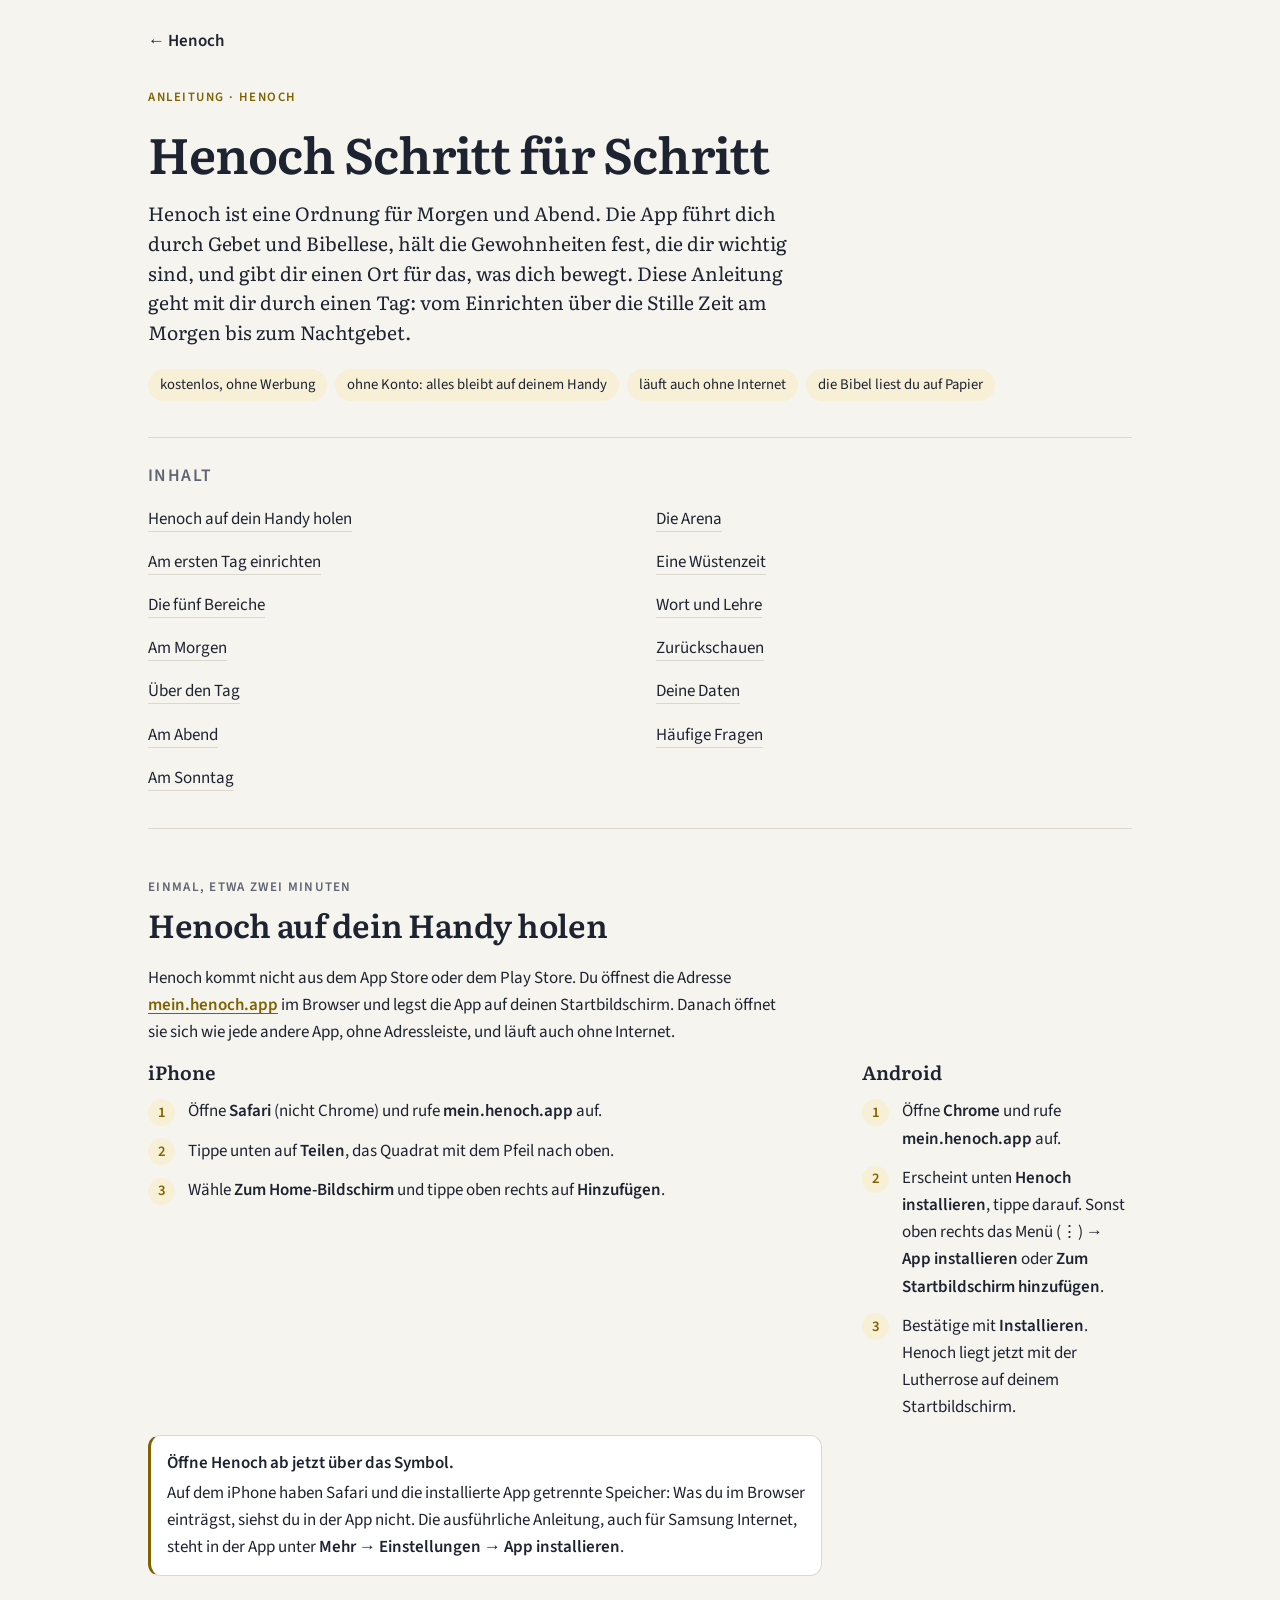
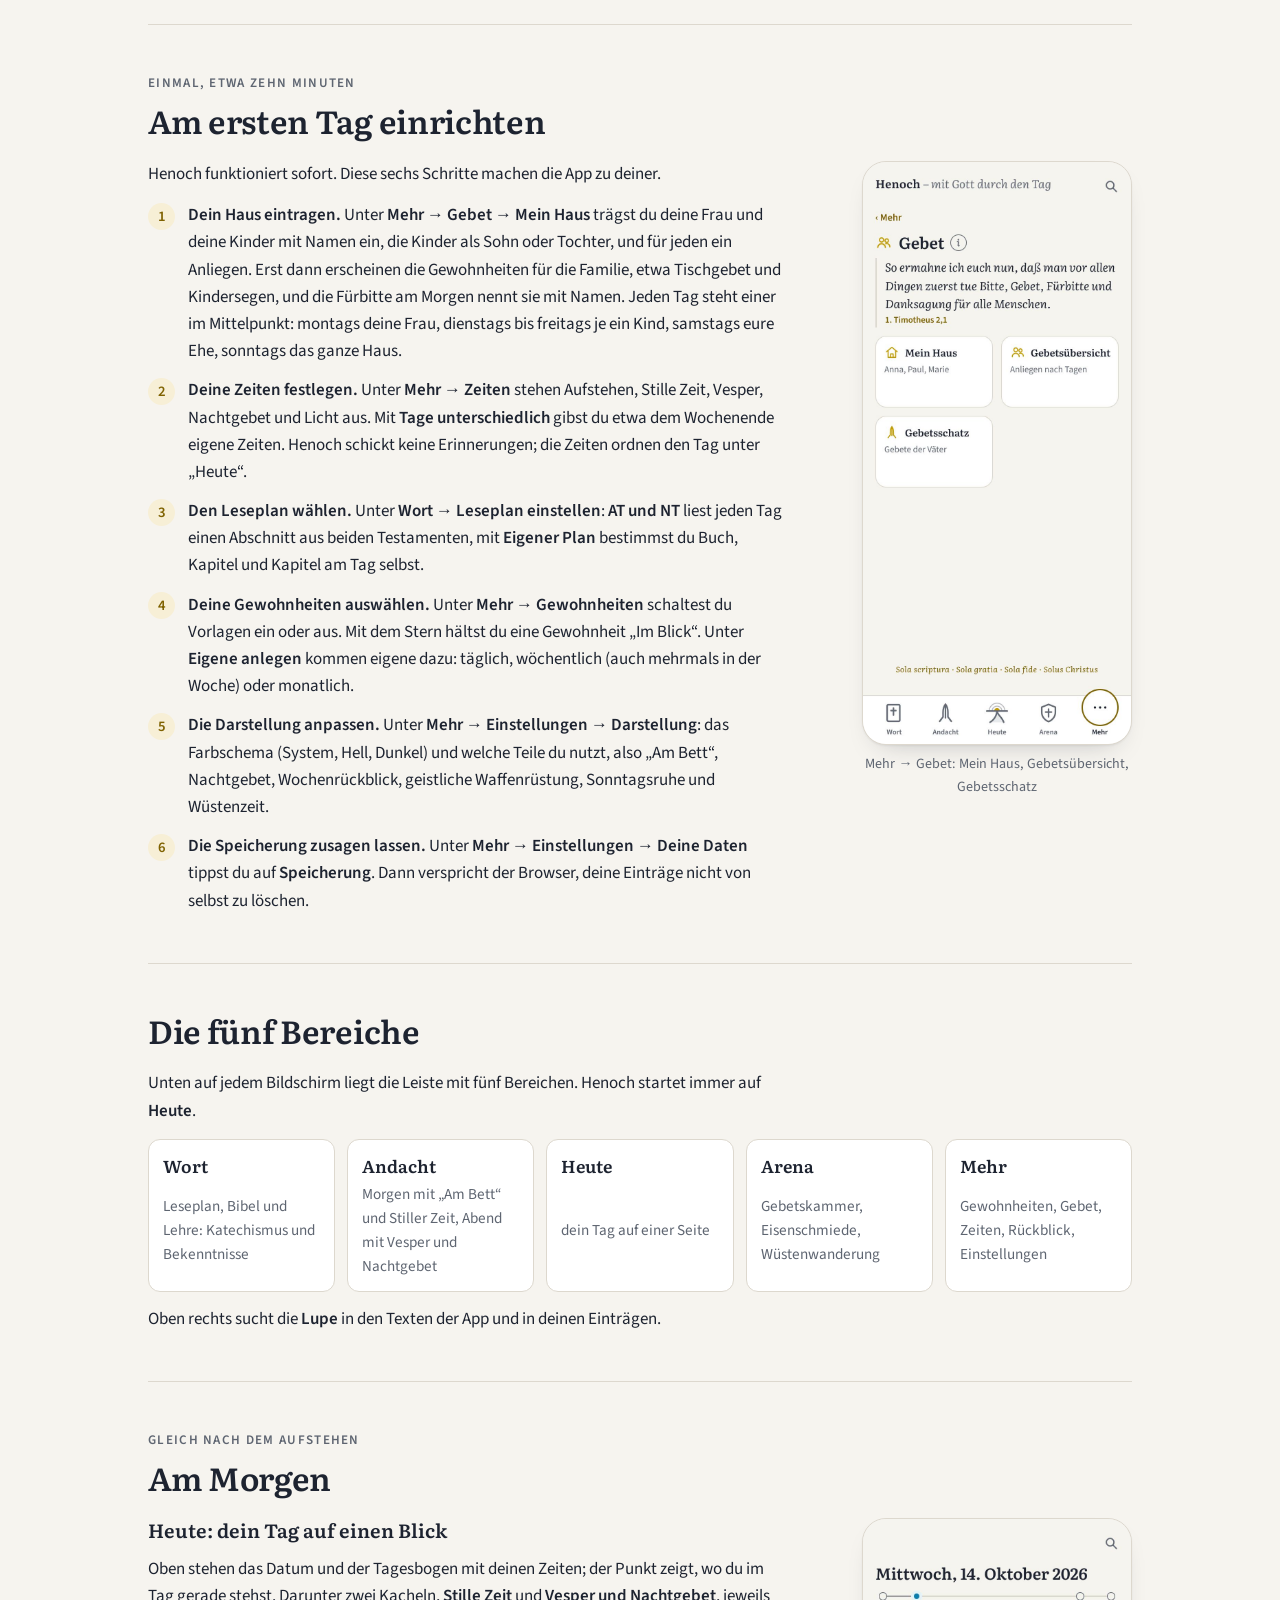
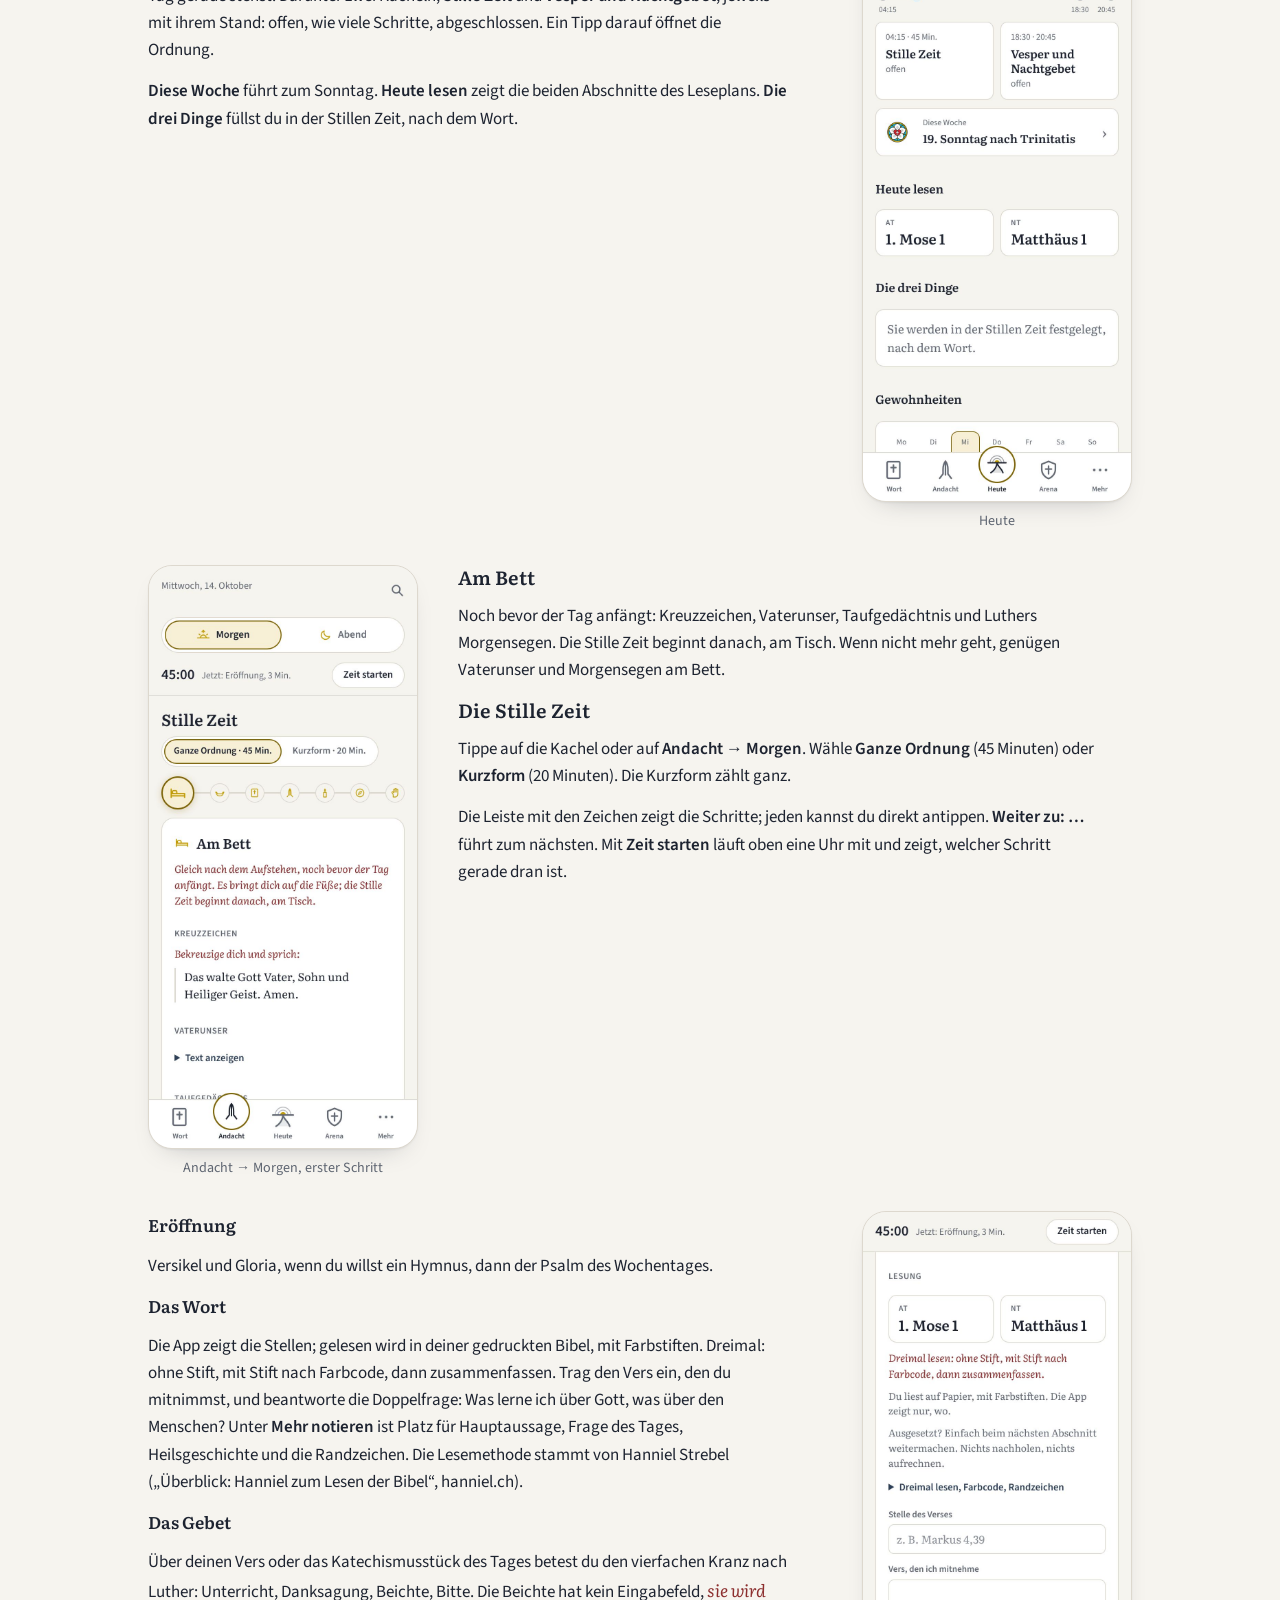
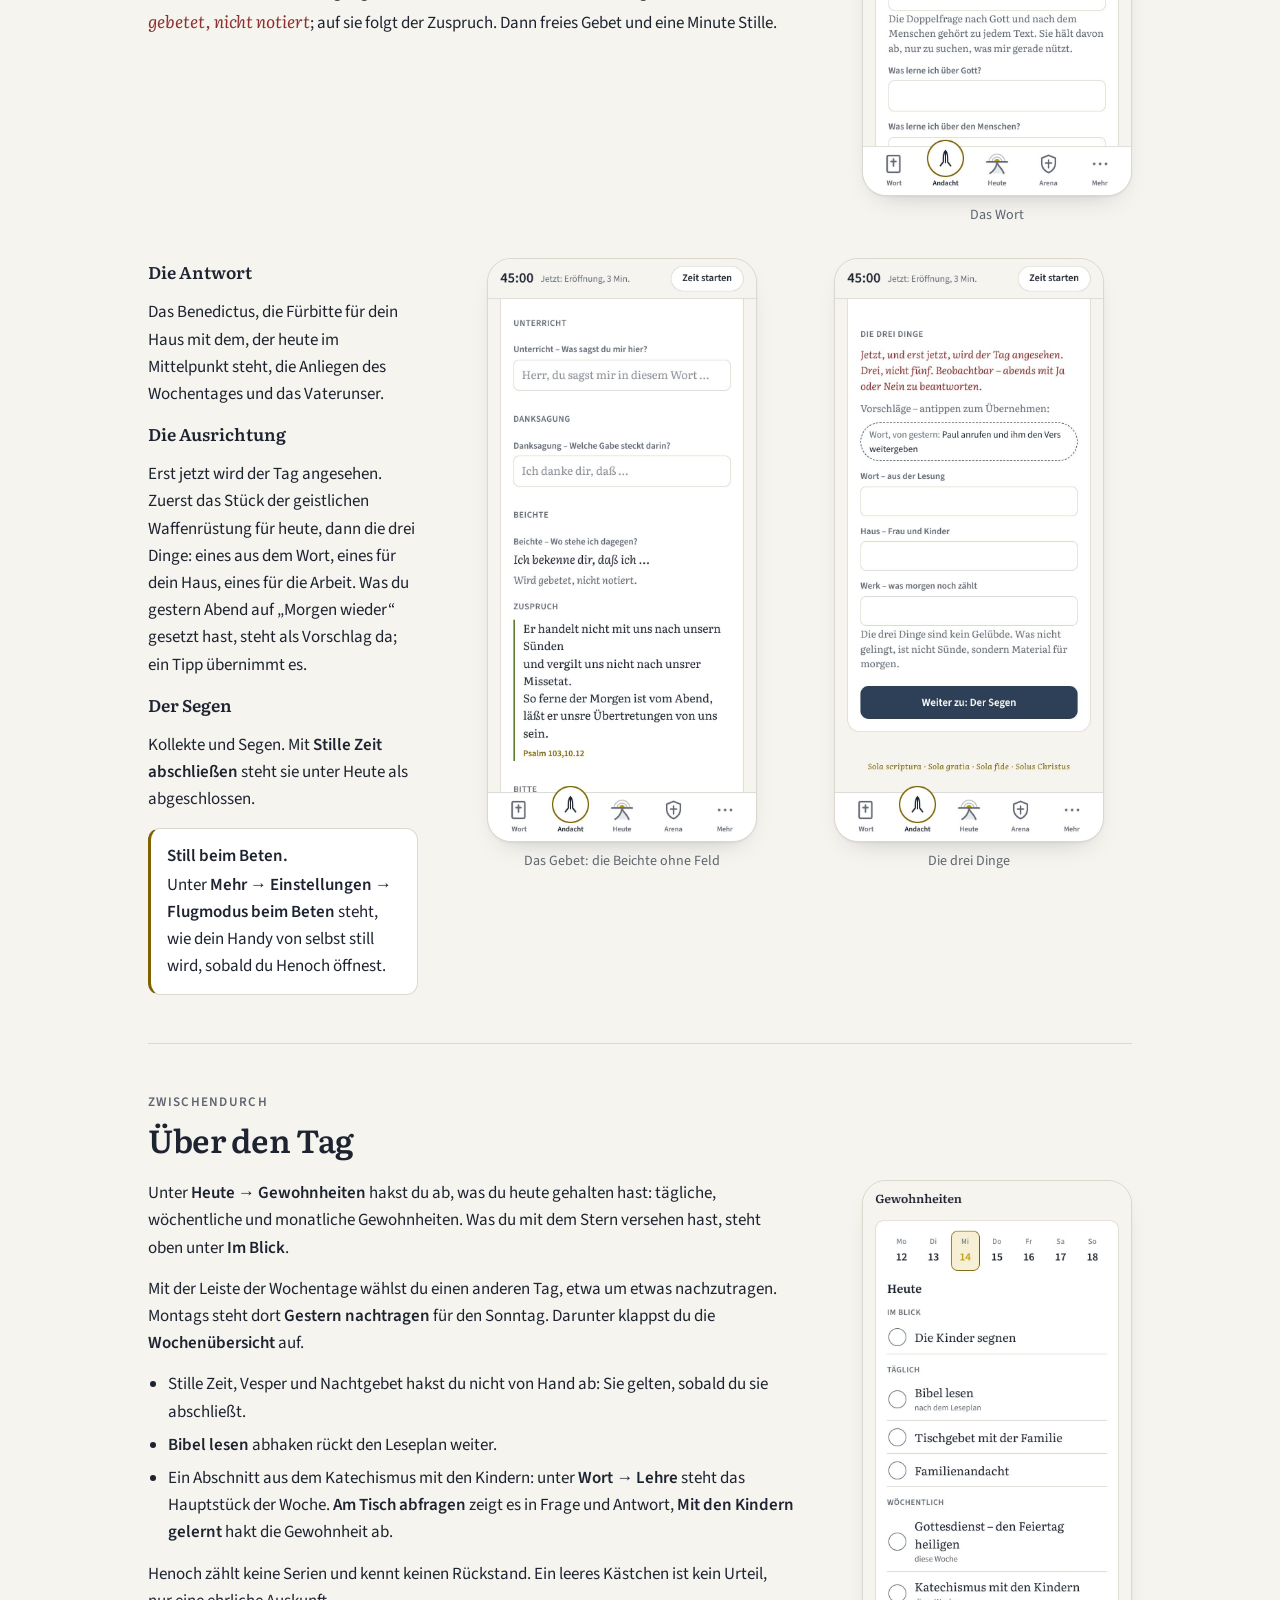
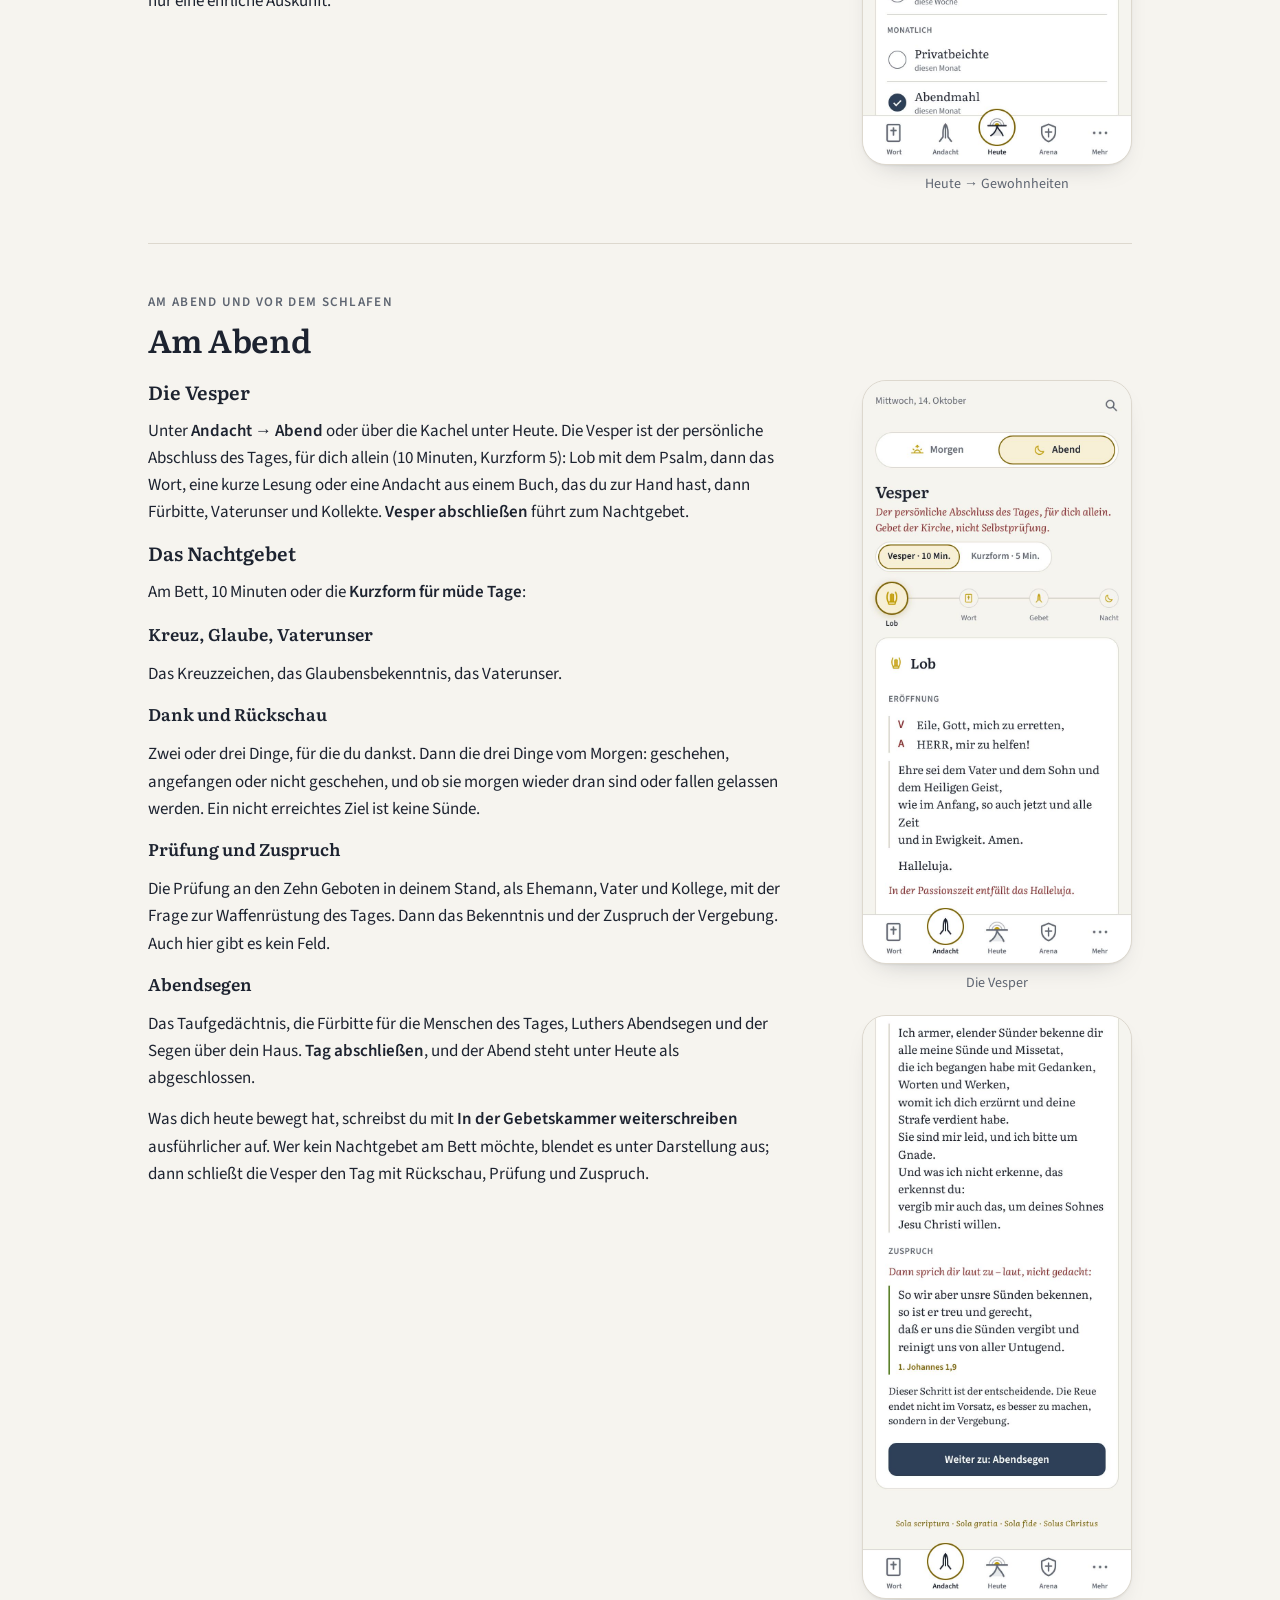
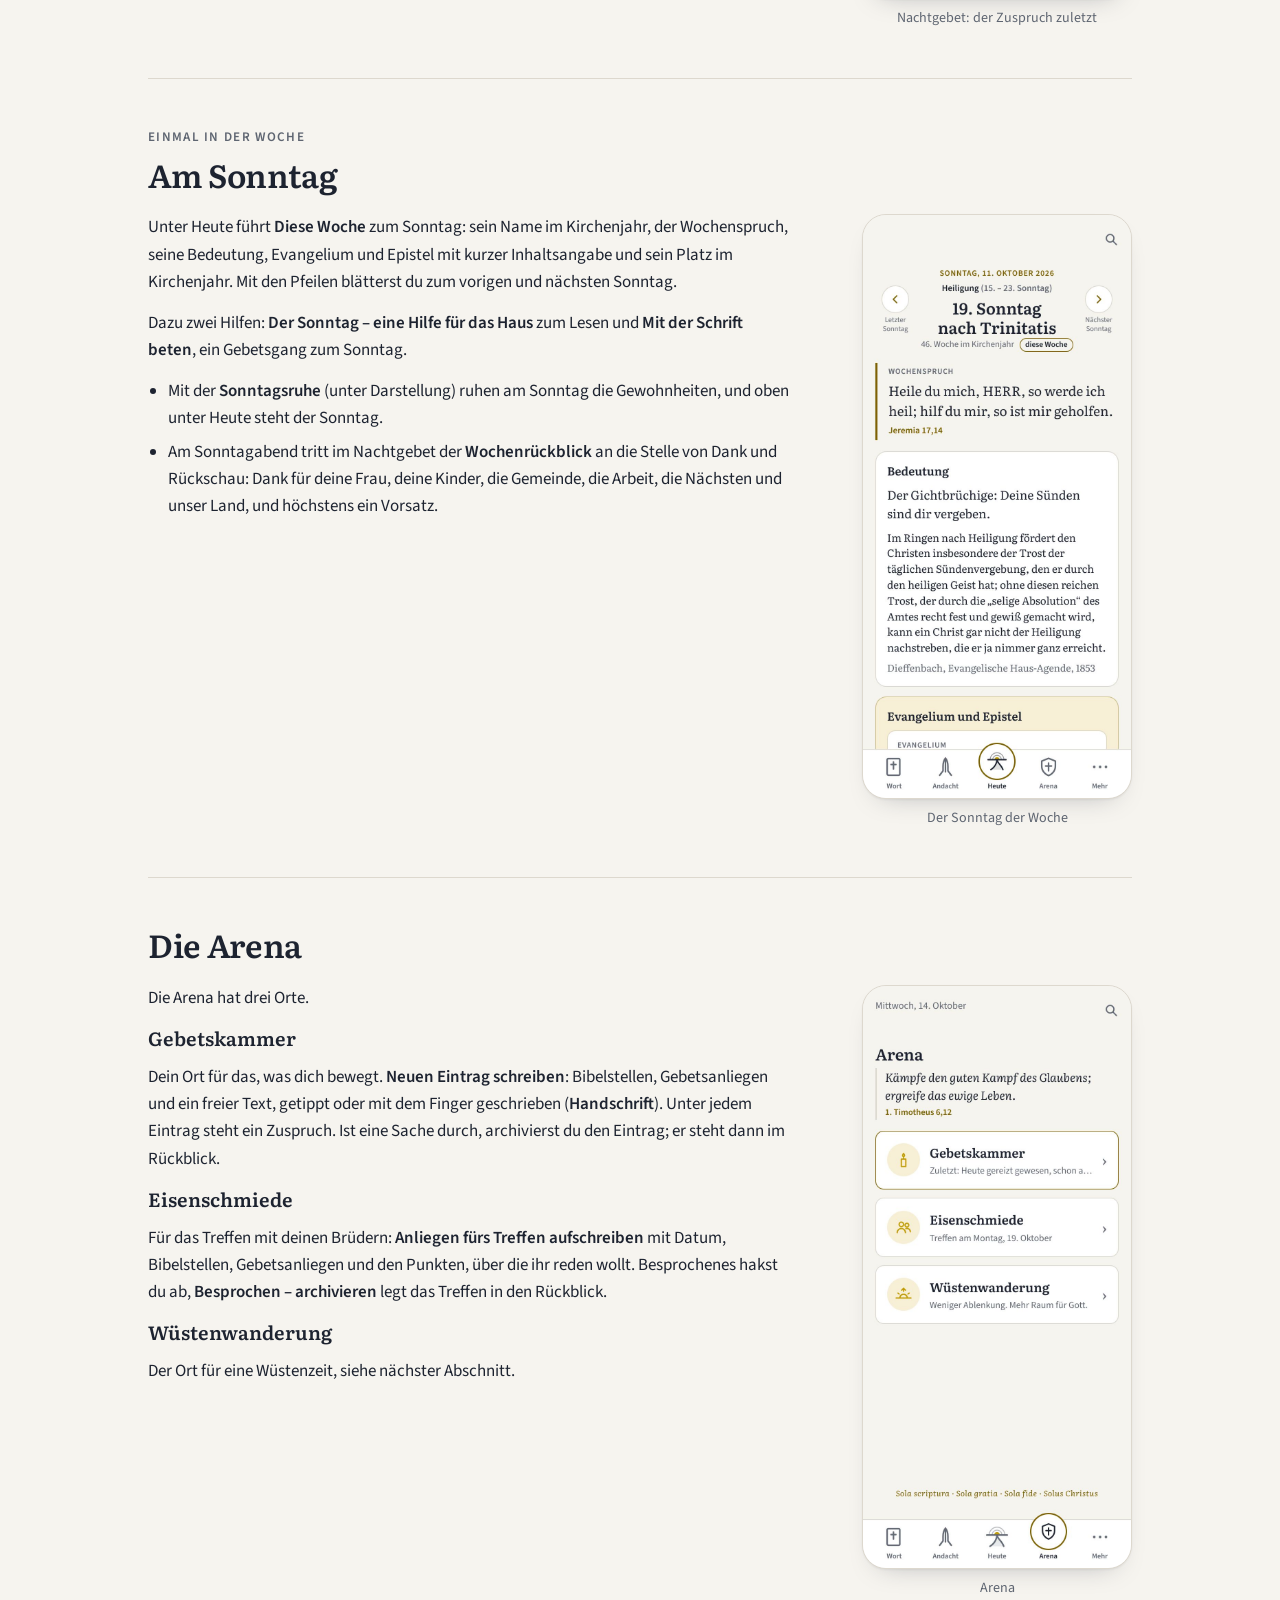
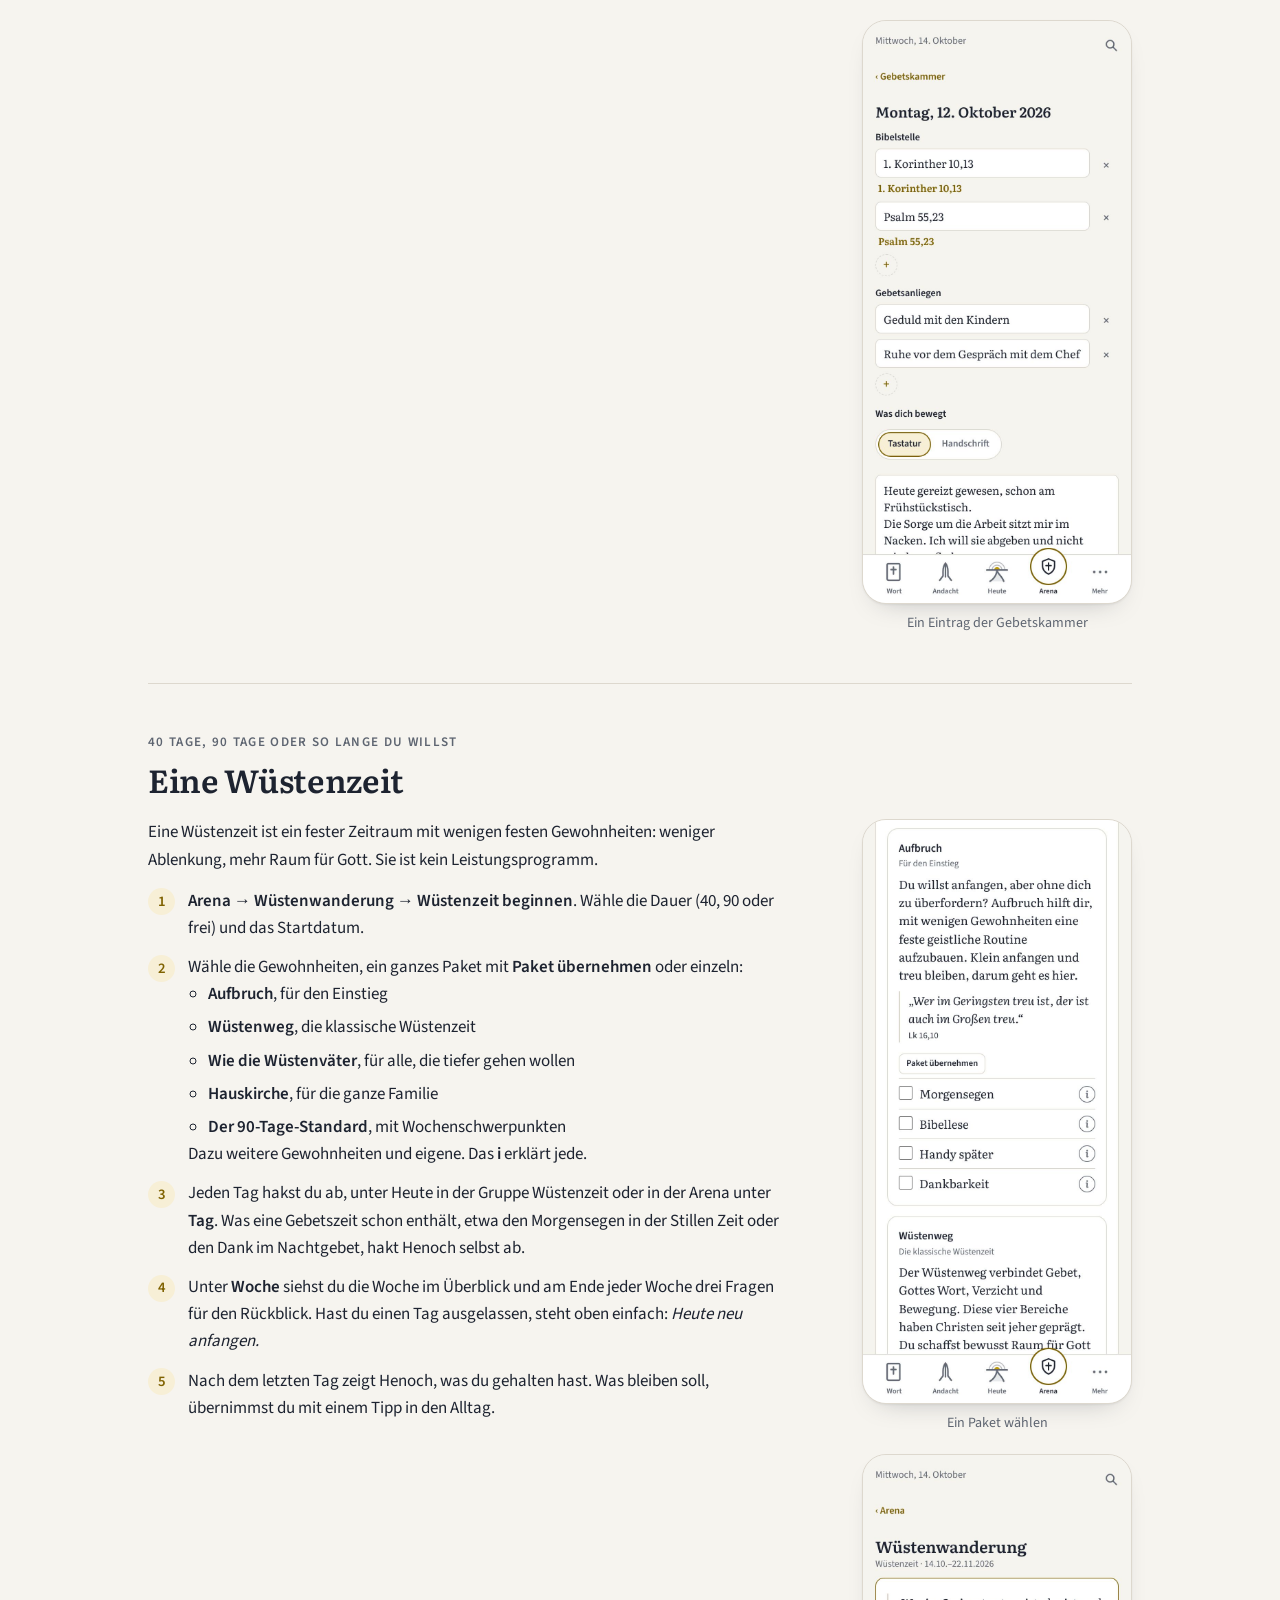
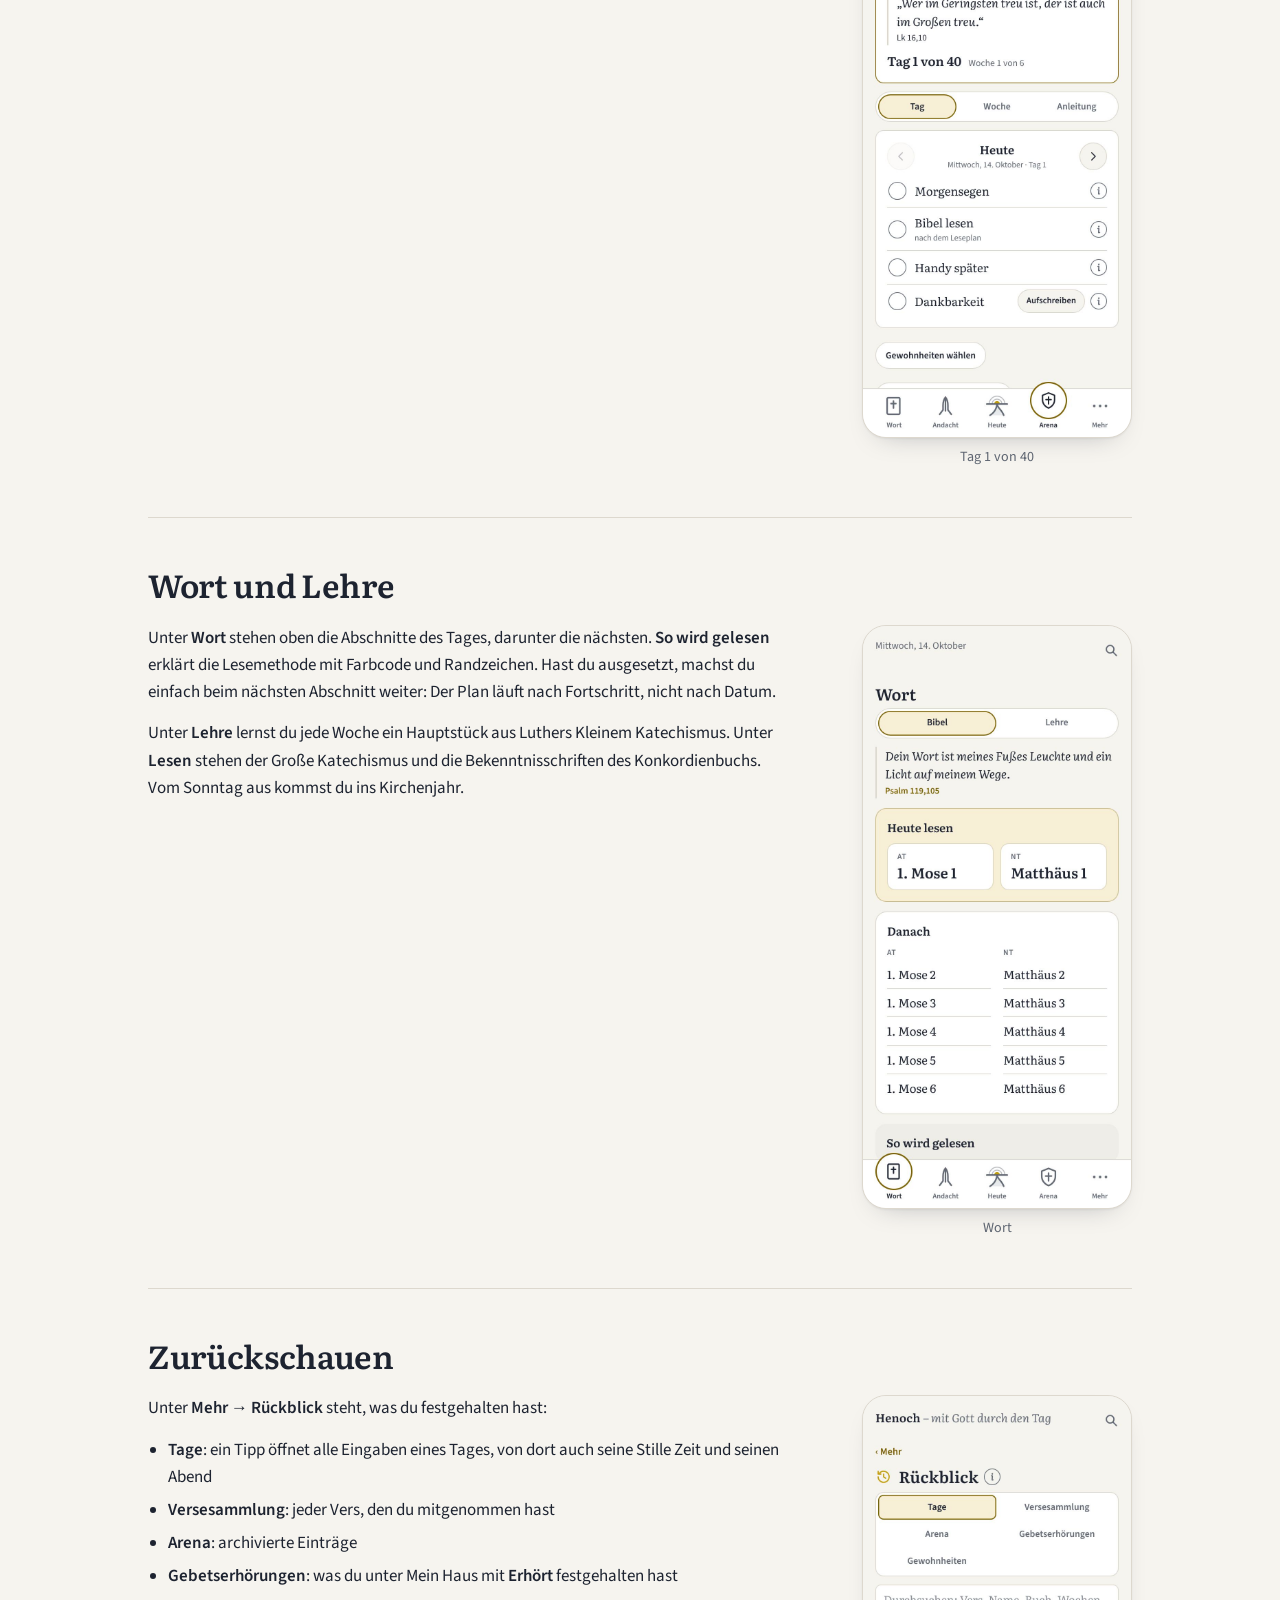
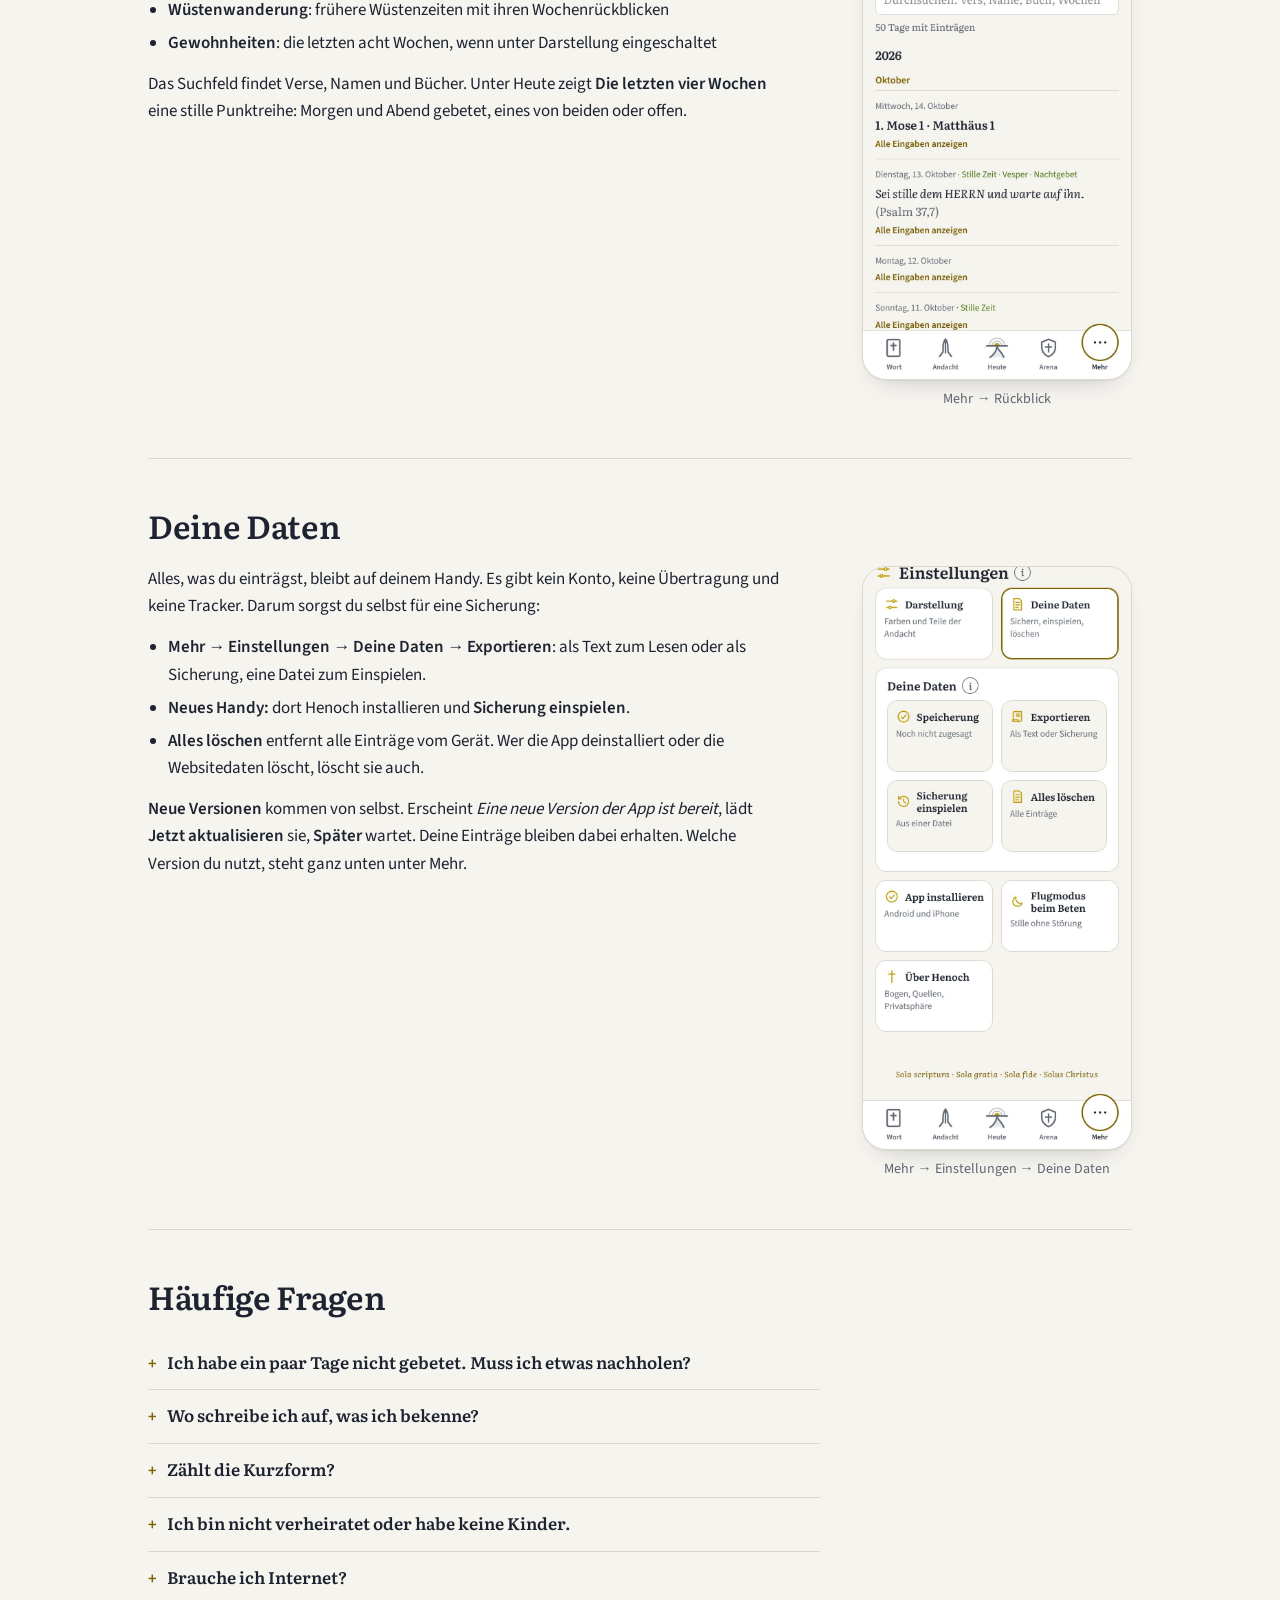
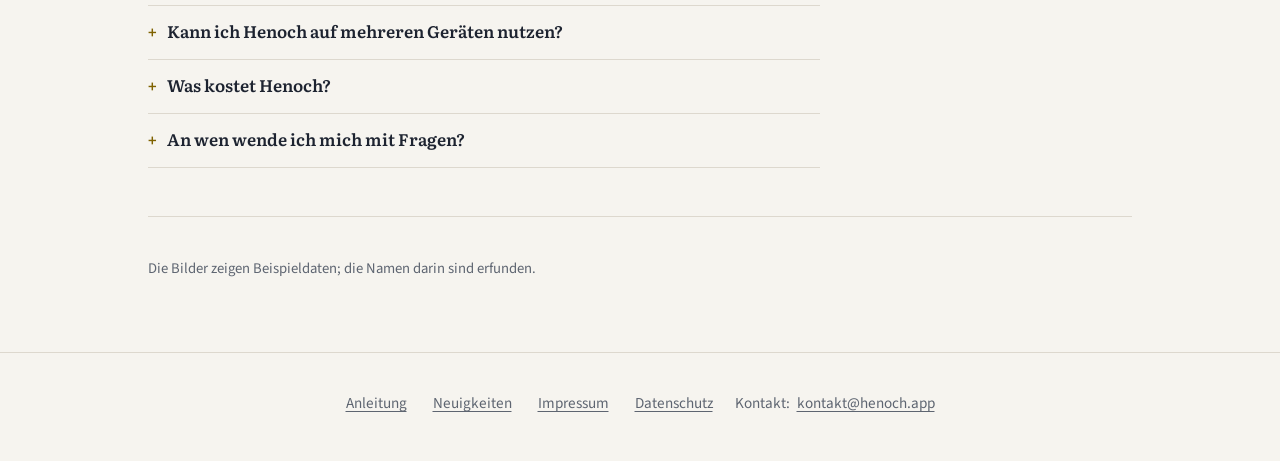
==== anleitung/index.html @ 6e20ef4a "Fix 10: Bildschirmfotos einheitlich mit 24 px Radius und Schatten Co-Authored-By: Claude Opus 5.5 <n" ====
<!doctype html>
<html lang="de">
<head>
<meta charset="utf-8">
<meta name="viewport" content="width=device-width, initial-scale=1, viewport-fit=cover">
<meta name="color-scheme" content="light dark">
<meta name="description" content="Anleitung zu Henoch, der Ordnung für Morgen und Abend: installieren, einrichten und mit der App durch den Tag gehen.">
<title>Henoch Schritt für Schritt</title>
<link rel="icon" href="../favicon.svg" type="image/svg+xml">
<link rel="apple-touch-icon" href="../apple-touch-icon.png">
<link rel="canonical" href="https://henoch.app/anleitung/">
<meta property="og:type" content="article">
<meta property="og:locale" content="de_DE">
<meta property="og:site_name" content="Henoch">
<meta property="og:title" content="Henoch Schritt für Schritt">
<meta property="og:description" content="Anleitung zu Henoch: installieren, einrichten und mit der App durch den Tag gehen.">
<meta property="og:url" content="https://henoch.app/anleitung/">
<meta property="og:image" content="https://henoch.app/og.png">
<meta property="og:image:width" content="1200">
<meta property="og:image:height" content="630">
<meta name="twitter:card" content="summary_large_image">
<style>
/* One reading column; each section pairs text with a phone screenshot beside it (wide) or below it (narrow). Colours and faces are Henoch's own. */
@font-face { font-family: 'Literata'; font-style: normal; font-weight: 400; font-display: swap; src: url('../fonts/literata-latin-400-normal.woff2') format('woff2'); }
@font-face { font-family: 'Literata'; font-style: italic; font-weight: 400; font-display: swap; src: url('../fonts/literata-latin-400-italic.woff2') format('woff2'); }
@font-face { font-family: 'Literata'; font-style: normal; font-weight: 600; font-display: swap; src: url('../fonts/literata-latin-600-normal.woff2') format('woff2'); }
@font-face { font-family: 'Source Sans 3'; font-style: normal; font-weight: 400; font-display: swap; src: url('../fonts/source-sans-3-latin-400-normal.woff2') format('woff2'); }
@font-face { font-family: 'Source Sans 3'; font-style: normal; font-weight: 600; font-display: swap; src: url('../fonts/source-sans-3-latin-600-normal.woff2') format('woff2'); }

:root {
  --paper: #f6f4ef;
  --sheet: #ffffff;
  --ink: #1d2330;
  --muted: #5e6571;
  --rule: #ddd8ce;
  --rubric: #8c2f2f;
  --gold: #7f6200;
  --gold-soft: #f7efd6;
  --accent: #2e4057;
  --warm-soft: #efede8;
  --serif: 'Literata', Georgia, 'Times New Roman', serif;
  --sans: 'Source Sans 3', -apple-system, 'Segoe UI', Helvetica, Arial, sans-serif;
  --text: 40rem;
}
@media (prefers-color-scheme: dark) {
  :root:not([data-theme="light"]) {
    --paper: #131a26; --sheet: #1b2432; --ink: #e8e3d8; --muted: #9aa2af; --rule: #2c3748;
    --rubric: #e07a6e; --gold: #e0b93a; --gold-soft: #2e2a1c; --accent: #d8d0c0; --warm-soft: #242832;
    color-scheme: dark;
  }
}
:root[data-theme="dark"] {
  --paper: #131a26; --sheet: #1b2432; --ink: #e8e3d8; --muted: #9aa2af; --rule: #2c3748;
  --rubric: #e07a6e; --gold: #e0b93a; --gold-soft: #2e2a1c; --accent: #d8d0c0; --warm-soft: #242832;
  color-scheme: dark;
}

* { box-sizing: border-box; }
body {
  margin: 0;
  background: var(--paper);
  color: var(--ink);
  font: 400 1.0625rem/1.6 var(--sans);
  -webkit-text-size-adjust: 100%;
}
.page { max-width: 64rem; margin: 0 auto; padding-inline: 20px; padding-block: 24px 72px; }
h1, h2, h3 { font-family: var(--serif); font-weight: 600; text-wrap: balance; margin: 0; }
h1 { font-size: clamp(2.1rem, 6vw, 3.1rem); line-height: 1.1; letter-spacing: -0.02em; }
h2 { font-size: clamp(1.55rem, 4vw, 2rem); line-height: 1.15; letter-spacing: -0.01em; }
h3 { font-size: 1.2rem; line-height: 1.25; }
p, li, dd { max-width: var(--text); }
p { margin: 0; }
a { color: var(--gold); text-underline-offset: 3px; }
a:focus-visible, summary:focus-visible { outline: 2px solid var(--gold); outline-offset: 3px; border-radius: 4px; }
strong { font-weight: 600; }
.path { font-family: var(--sans); font-weight: 600; }
.ui { font-weight: 600; }
.rubric { color: var(--rubric); font-family: var(--serif); font-style: italic; }

/* Head */
.head { display: grid; gap: 18px; padding-bottom: 36px; border-bottom: 1px solid var(--rule); }
.eyebrow { font-size: 0.8rem; letter-spacing: 0.12em; text-transform: uppercase; color: var(--gold); font-weight: 600; }
.lead { font-family: var(--serif); font-size: 1.2rem; line-height: 1.55; }
.facts { display: flex; flex-wrap: wrap; gap: 8px; padding: 0; margin: 4px 0 0; list-style: none; }
.facts li { background: var(--gold-soft); color: var(--ink); border-radius: 999px; padding: 4px 12px; font-size: 0.92rem; }

/* Contents */
.toc { padding-block: 28px; border-bottom: 1px solid var(--rule); }
.toc h2 { font-size: 1.1rem; font-family: var(--sans); letter-spacing: 0.08em; text-transform: uppercase; color: var(--muted); margin-bottom: 12px; }
.toc ol { margin: 0; padding: 0; list-style: none; columns: 2 15rem; column-gap: 32px; }
.toc li { break-inside: avoid; padding: 8px 0; }
.toc a { color: var(--ink); text-decoration: none; border-bottom: 1px solid var(--rule); }
.toc a:hover { color: var(--gold); border-color: var(--gold); }

/* Sections */
section.part { padding-block: 48px; border-bottom: 1px solid var(--rule); display: grid; gap: 22px; }
section.part > header { display: grid; gap: 8px; }
.time { font-size: 0.82rem; letter-spacing: 0.1em; text-transform: uppercase; color: var(--muted); font-weight: 600; }
.row { display: grid; gap: 22px; align-items: start; }
.row + .row { margin-top: 10px; }
.text { display: grid; gap: 14px; min-width: 0; }
@media (min-width: 860px) {
  .row { grid-template-columns: minmax(0, 1fr) 270px; gap: 40px; }
  .row.flip { grid-template-columns: 270px minmax(0, 1fr); }
  .row.flip .shot { order: -1; }
}

/* Screenshots in a quiet phone frame */
.shot { margin: 0; display: grid; gap: 8px; justify-items: center; }
.shot img {
  display: block; width: 100%; max-width: 270px; height: auto; aspect-ratio: 780 / 1688;
  border-radius: 24px; border: 1px solid var(--rule); background: var(--sheet);
  box-shadow: 0 1px 2px rgb(0 0 0 / 0.05), 0 12px 28px -18px rgb(29 35 48 / 0.35);
}
.shot figcaption { font-size: 0.88rem; color: var(--muted); text-align: center; max-width: 270px; }
.shots2 { display: grid; grid-template-columns: repeat(auto-fit, minmax(200px, 1fr)); gap: 20px; justify-items: center; }

/* Lists */
ol.steps { margin: 0; padding: 0; list-style: none; counter-reset: s; display: grid; gap: 12px; }
ol.steps > li { counter-increment: s; position: relative; padding-left: 40px; }
ol.steps > li::before {
  content: counter(s); position: absolute; left: 0; top: 0.05em; width: 27px; height: 27px; border-radius: 50%;
  display: grid; place-items: center; background: var(--gold-soft); color: var(--gold); font-weight: 600; font-size: 0.92rem;
  font-variant-numeric: tabular-nums;
}
ul.plain { margin: 0; padding-left: 1.2em; display: grid; gap: 6px; }
dl.flow { margin: 0; display: grid; gap: 12px; }
dl.flow dt { font-family: var(--serif); font-weight: 600; }
dl.flow dd { margin: 2px 0 0; }

/* Notes */
.note { background: var(--sheet); border: 1px solid var(--rule); border-left: 3px solid var(--gold); border-radius: 12px; padding: 14px 16px; max-width: calc(var(--text) + 34px); }
.note strong:first-child { display: block; margin-bottom: 2px; }

.tabs { display: grid; grid-template-columns: repeat(auto-fit, minmax(10.5rem, 1fr)); gap: 12px; padding: 0; margin: 0; list-style: none; }
.tabs li { background: var(--sheet); border: 1px solid var(--rule); border-radius: 12px; padding: 12px 14px; display: grid; gap: 2px; max-width: none; }
.tabs b { font-family: var(--serif); font-size: 1.08rem; }
.tabs span { color: var(--muted); font-size: 0.95rem; }

details.faq { border-bottom: 1px solid var(--rule); padding-block: 12px; max-width: calc(var(--text) + 2rem); }
details.faq summary { cursor: pointer; font-family: var(--serif); font-weight: 600; font-size: 1.05rem; list-style: none; display: flex; gap: 10px; align-items: baseline; }
details.faq summary::-webkit-details-marker { display: none; }
details.faq summary::before { content: '+'; color: var(--gold); font-family: var(--sans); font-weight: 600; width: 1ch; flex: none; }
details.faq[open] summary::before { content: '–'; }
details.faq p { margin-top: 8px; padding-left: calc(1ch + 10px); }

/* Head and foot as on the other pages of henoch.app (style.css) */
.page-head { padding: calc(28px + env(safe-area-inset-top)) 0 8px; }
.page-head-in { max-width: 64rem; margin: 0 auto; padding-inline: 20px; }
.page-head a { display: inline-block; padding: 10px 12px; margin: -10px -12px; font: 600 1.0625rem/1.55 var(--sans); color: var(--ink); text-decoration: none; }
@media (max-width: 480px) { .page-head a { font-size: 1.03rem; } }
footer { padding: 28px 0 calc(36px + env(safe-area-inset-bottom)); border-top: 1px solid var(--rule); font-family: var(--sans); font-size: 0.95rem; color: var(--muted); }
footer .wrap { max-width: 640px; margin: 0 auto; padding: 0 max(18px, env(safe-area-inset-right)) 0 max(18px, env(safe-area-inset-left)); }
footer ul { display: flex; flex-wrap: wrap; justify-content: center; gap: 0 18px; margin: 0; padding: 0; list-style: none; }
footer li { max-width: none; }
footer a { display: inline-block; padding: 10px 4px; color: inherit; }
.hint { margin: 40px 0 0; color: var(--muted); font-size: 0.92rem; }
@media (prefers-reduced-motion: no-preference) { html { scroll-behavior: smooth; } }
</style>
</head>
<body>

<header class="page-head">
  <div class="page-head-in"><a href="../">← Henoch</a></div>
</header>

<main class="page">
  <header class="head">
    <p class="eyebrow">Anleitung · Henoch</p>
    <h1>Henoch Schritt für Schritt</h1>
    <p class="lead">Henoch ist eine Ordnung für Morgen und Abend. Die App führt dich durch Gebet und Bibellese, hält die Gewohnheiten fest, die dir wichtig sind, und gibt dir einen Ort für das, was dich bewegt. Diese Anleitung geht mit dir durch einen Tag: vom Einrichten über die Stille Zeit am Morgen bis zum Nachtgebet.</p>
    <ul class="facts" aria-label="Das Wichtigste vorab">
      <li>kostenlos, ohne Werbung</li>
      <li>ohne Konto: alles bleibt auf deinem Handy</li>
      <li>läuft auch ohne Internet</li>
      <li>die Bibel liest du auf Papier</li>
    </ul>
  </header>

  <nav class="toc" aria-label="Inhalt">
    <h2>Inhalt</h2>
    <ol>
      <li><a href="#installieren">Henoch auf dein Handy holen</a></li>
      <li><a href="#einrichten">Am ersten Tag einrichten</a></li>
      <li><a href="#bereiche">Die fünf Bereiche</a></li>
      <li><a href="#morgen">Am Morgen</a></li>
      <li><a href="#tag">Über den Tag</a></li>
      <li><a href="#abend">Am Abend</a></li>
      <li><a href="#sonntag">Am Sonntag</a></li>
      <li><a href="#arena">Die Arena</a></li>
      <li><a href="#wuestenzeit">Eine Wüstenzeit</a></li>
      <li><a href="#wort">Wort und Lehre</a></li>
      <li><a href="#rueckblick">Zurückschauen</a></li>
      <li><a href="#daten">Deine Daten</a></li>
      <li><a href="#fragen">Häufige Fragen</a></li>
    </ol>
  </nav>

  <section class="part" id="installieren" aria-labelledby="h-installieren">
    <header><p class="time">Einmal, etwa zwei Minuten</p><h2 id="h-installieren">Henoch auf dein Handy holen</h2></header>
    <div class="text">
      <p>Henoch kommt nicht aus dem App Store oder dem Play Store. Du öffnest die Adresse <a href="https://mein.henoch.app/"><strong>mein.henoch.app</strong></a> im Browser und legst die App auf deinen Startbildschirm. Danach öffnet sie sich wie jede andere App, ohne Adressleiste, und läuft auch ohne Internet.</p>
      <div class="row">
        <div class="text">
          <h3>iPhone</h3>
          <ol class="steps">
            <li>Öffne <strong>Safari</strong> (nicht Chrome) und rufe <strong>mein.henoch.app</strong> auf.</li>
            <li>Tippe unten auf <span class="ui">Teilen</span>, das Quadrat mit dem Pfeil nach oben.</li>
            <li>Wähle <span class="ui">Zum Home-Bildschirm</span> und tippe oben rechts auf <span class="ui">Hinzufügen</span>.</li>
          </ol>
        </div>
        <div class="text">
          <h3>Android</h3>
          <ol class="steps">
            <li>Öffne <strong>Chrome</strong> und rufe <strong>mein.henoch.app</strong> auf.</li>
            <li>Erscheint unten <span class="ui">Henoch installieren</span>, tippe darauf. Sonst oben rechts das Menü (⋮) → <span class="ui">App installieren</span> oder <span class="ui">Zum Startbildschirm hinzufügen</span>.</li>
            <li>Bestätige mit <span class="ui">Installieren</span>. Henoch liegt jetzt mit der Lutherrose auf deinem Startbildschirm.</li>
          </ol>
        </div>
      </div>
      <p class="note"><strong>Öffne Henoch ab jetzt über das Symbol.</strong> Auf dem iPhone haben Safari und die installierte App getrennte Speicher: Was du im Browser einträgst, siehst du in der App nicht. Die ausführliche Anleitung, auch für Samsung Internet, steht in der App unter <span class="path">Mehr → Einstellungen → App installieren</span>.</p>
    </div>
  </section>

  <section class="part" id="einrichten" aria-labelledby="h-einrichten">
    <header><p class="time">Einmal, etwa zehn Minuten</p><h2 id="h-einrichten">Am ersten Tag einrichten</h2></header>
    <div class="row">
      <div class="text">
        <p>Henoch funktioniert sofort. Diese sechs Schritte machen die App zu deiner.</p>
        <ol class="steps">
          <li><strong>Dein Haus eintragen.</strong> Unter <span class="path">Mehr → Gebet → Mein Haus</span> trägst du deine Frau und deine Kinder mit Namen ein, die Kinder als Sohn oder Tochter, und für jeden ein Anliegen. Erst dann erscheinen die Gewohnheiten für die Familie, etwa Tischgebet und Kindersegen, und die Fürbitte am Morgen nennt sie mit Namen. Jeden Tag steht einer im Mittelpunkt: montags deine Frau, dienstags bis freitags je ein Kind, samstags eure Ehe, sonntags das ganze Haus.</li>
          <li><strong>Deine Zeiten festlegen.</strong> Unter <span class="path">Mehr → Zeiten</span> stehen Aufstehen, Stille Zeit, Vesper, Nachtgebet und Licht aus. Mit <span class="ui">Tage unterschiedlich</span> gibst du etwa dem Wochenende eigene Zeiten. Henoch schickt keine Erinnerungen; die Zeiten ordnen den Tag unter „Heute“.</li>
          <li><strong>Den Leseplan wählen.</strong> Unter <span class="path">Wort → Leseplan einstellen</span>: <span class="ui">AT und NT</span> liest jeden Tag einen Abschnitt aus beiden Testamenten, mit <span class="ui">Eigener Plan</span> bestimmst du Buch, Kapitel und Kapitel am Tag selbst.</li>
          <li><strong>Deine Gewohnheiten auswählen.</strong> Unter <span class="path">Mehr → Gewohnheiten</span> schaltest du Vorlagen ein oder aus. Mit dem Stern hältst du eine Gewohnheit „Im Blick“. Unter <span class="ui">Eigene anlegen</span> kommen eigene dazu: täglich, wöchentlich (auch mehrmals in der Woche) oder monatlich.</li>
          <li><strong>Die Darstellung anpassen.</strong> Unter <span class="path">Mehr → Einstellungen → Darstellung</span>: das Farbschema (System, Hell, Dunkel) und welche Teile du nutzt, also „Am Bett“, Nachtgebet, Wochenrückblick, geistliche Waffenrüstung, Sonntagsruhe und Wüstenzeit.</li>
          <li><strong>Die Speicherung zusagen lassen.</strong> Unter <span class="path">Mehr → Einstellungen → Deine Daten</span> tippst du auf <span class="ui">Speicherung</span>. Dann verspricht der Browser, deine Einträge nicht von selbst zu löschen.</li>
        </ol>
      </div>
      <figure class="shot">
        <img src="img/20-gebet.jpg" width="780" height="1688" loading="lazy" alt="Mehr, Gebet: die Kacheln Mein Haus mit Anna, Paul und Marie, Gebetsübersicht und Gebetsschatz.">
        <figcaption>Mehr → Gebet: Mein Haus, Gebetsübersicht, Gebetsschatz</figcaption>
      </figure>
    </div>
  </section>

  <section class="part" id="bereiche" aria-labelledby="h-bereiche">
    <header><h2 id="h-bereiche">Die fünf Bereiche</h2></header>
    <div class="text">
      <p>Unten auf jedem Bildschirm liegt die Leiste mit fünf Bereichen. Henoch startet immer auf <strong>Heute</strong>.</p>
      <ul class="tabs">
        <li><b>Wort</b><span>Leseplan, Bibel und Lehre: Katechismus und Bekenntnisse</span></li>
        <li><b>Andacht</b><span>Morgen mit „Am Bett“ und Stiller Zeit, Abend mit Vesper und Nachtgebet</span></li>
        <li><b>Heute</b><span>dein Tag auf einer Seite</span></li>
        <li><b>Arena</b><span>Gebetskammer, Eisenschmiede, Wüstenwanderung</span></li>
        <li><b>Mehr</b><span>Gewohnheiten, Gebet, Zeiten, Rückblick, Einstellungen</span></li>
      </ul>
      <p>Oben rechts sucht die <strong>Lupe</strong> in den Texten der App und in deinen Einträgen.</p>
    </div>
  </section>

  <section class="part" id="morgen" aria-labelledby="h-morgen">
    <header><p class="time">Gleich nach dem Aufstehen</p><h2 id="h-morgen">Am Morgen</h2></header>
    <div class="row">
      <div class="text">
        <h3>Heute: dein Tag auf einen Blick</h3>
        <p>Oben stehen das Datum und der Tagesbogen mit deinen Zeiten; der Punkt zeigt, wo du im Tag gerade stehst. Darunter zwei Kacheln, <strong>Stille Zeit</strong> und <strong>Vesper und Nachtgebet</strong>, jeweils mit ihrem Stand: offen, wie viele Schritte, abgeschlossen. Ein Tipp darauf öffnet die Ordnung.</p>
        <p><span class="ui">Diese Woche</span> führt zum Sonntag. <span class="ui">Heute lesen</span> zeigt die beiden Abschnitte des Leseplans. <span class="ui">Die drei Dinge</span> füllst du in der Stillen Zeit, nach dem Wort.</p>
      </div>
      <figure class="shot">
        <img src="img/01-heute.jpg" width="780" height="1688" loading="lazy" alt="Heute: Datum, Tagesbogen, die Kacheln Stille Zeit und Vesper und Nachtgebet, der Sonntag der Woche, die Lesung des Tages.">
        <figcaption>Heute</figcaption>
      </figure>
    </div>
    <div class="row flip">
      <div class="text">
        <h3>Am Bett</h3>
        <p>Noch bevor der Tag anfängt: Kreuzzeichen, Vaterunser, Taufgedächtnis und Luthers Morgensegen. Die Stille Zeit beginnt danach, am Tisch. Wenn nicht mehr geht, genügen Vaterunser und Morgensegen am Bett.</p>
        <h3>Die Stille Zeit</h3>
        <p>Tippe auf die Kachel oder auf <span class="path">Andacht → Morgen</span>. Wähle <span class="ui">Ganze Ordnung</span> (45 Minuten) oder <span class="ui">Kurzform</span> (20 Minuten). Die Kurzform zählt ganz.</p>
        <p>Die Leiste mit den Zeichen zeigt die Schritte; jeden kannst du direkt antippen. <span class="ui">Weiter zu: …</span> führt zum nächsten. Mit <span class="ui">Zeit starten</span> läuft oben eine Uhr mit und zeigt, welcher Schritt gerade dran ist.</p>
      </div>
      <figure class="shot">
        <img src="img/03-am-bett.jpg" width="780" height="1688" loading="lazy" alt="Andacht, Morgen: die Stille Zeit mit Ganze Ordnung und Kurzform, die Leiste der Schritte und der erste Schritt Am Bett.">
        <figcaption>Andacht → Morgen, erster Schritt</figcaption>
      </figure>
    </div>
    <div class="row">
      <div class="text">
        <dl class="flow">
          <dt>Eröffnung</dt>
          <dd>Versikel und Gloria, wenn du willst ein Hymnus, dann der Psalm des Wochentages.</dd>
          <dt>Das Wort</dt>
          <dd>Die App zeigt die Stellen; gelesen wird in deiner gedruckten Bibel, mit Farbstiften. Dreimal: ohne Stift, mit Stift nach Farbcode, dann zusammenfassen. Trag den Vers ein, den du mitnimmst, und beantworte die Doppelfrage: Was lerne ich über Gott, was über den Menschen? Unter <span class="ui">Mehr notieren</span> ist Platz für Hauptaussage, Frage des Tages, Heilsgeschichte und die Randzeichen. Die Lesemethode stammt von Hanniel Strebel („Überblick: Hanniel zum Lesen der Bibel“, hanniel.ch).</dd>
          <dt>Das Gebet</dt>
          <dd>Über deinen Vers oder das Katechismusstück des Tages betest du den vierfachen Kranz nach Luther: Unterricht, Danksagung, Beichte, Bitte. Die Beichte hat kein Eingabefeld, <span class="rubric">sie wird gebetet, nicht notiert</span>; auf sie folgt der Zuspruch. Dann freies Gebet und eine Minute Stille.</dd>
        </dl>
      </div>
      <div class="shots2">
        <figure class="shot">
          <img src="img/04-das-wort.jpg" width="780" height="1688" loading="lazy" alt="Schritt Das Wort: die Stellen des Tages, der Hinweis zum dreimaligen Lesen, Felder für Stelle und Vers und die Doppelfrage.">
          <figcaption>Das Wort</figcaption>
        </figure>
      </div>
    </div>
    <div class="row flip">
      <div class="text">
        <dl class="flow">
          <dt>Die Antwort</dt>
          <dd>Das Benedictus, die Fürbitte für dein Haus mit dem, der heute im Mittelpunkt steht, die Anliegen des Wochentages und das Vaterunser.</dd>
          <dt>Die Ausrichtung</dt>
          <dd>Erst jetzt wird der Tag angesehen. Zuerst das Stück der geistlichen Waffenrüstung für heute, dann die drei Dinge: eines aus dem Wort, eines für dein Haus, eines für die Arbeit. Was du gestern Abend auf „Morgen wieder“ gesetzt hast, steht als Vorschlag da; ein Tipp übernimmt es.</dd>
          <dt>Der Segen</dt>
          <dd>Kollekte und Segen. Mit <span class="ui">Stille Zeit abschließen</span> steht sie unter Heute als abgeschlossen.</dd>
        </dl>
        <p class="note"><strong>Still beim Beten.</strong> Unter <span class="path">Mehr → Einstellungen → Flugmodus beim Beten</span> steht, wie dein Handy von selbst still wird, sobald du Henoch öffnest.</p>
      </div>
      <div class="shots2">
        <figure class="shot">
          <img src="img/05-das-gebet.jpg" width="780" height="1688" loading="lazy" alt="Schritt Das Gebet: Felder für Unterricht und Danksagung, die Beichte ohne Feld mit dem Hinweis Wird gebetet, nicht notiert, danach der Zuspruch aus Psalm 103.">
          <figcaption>Das Gebet: die Beichte ohne Feld</figcaption>
        </figure>
        <figure class="shot">
          <img src="img/06-ausrichtung.jpg" width="780" height="1688" loading="lazy" alt="Die drei Dinge: ein Vorschlag von gestern, Felder für Wort, Haus und Werk.">
          <figcaption>Die drei Dinge</figcaption>
        </figure>
      </div>
    </div>
  </section>

  <section class="part" id="tag" aria-labelledby="h-tag">
    <header><p class="time">Zwischendurch</p><h2 id="h-tag">Über den Tag</h2></header>
    <div class="row">
      <div class="text">
        <p>Unter <span class="path">Heute → Gewohnheiten</span> hakst du ab, was du heute gehalten hast: tägliche, wöchentliche und monatliche Gewohnheiten. Was du mit dem Stern versehen hast, steht oben unter <span class="ui">Im Blick</span>.</p>
        <p>Mit der Leiste der Wochentage wählst du einen anderen Tag, etwa um etwas nachzutragen. Montags steht dort <span class="ui">Gestern nachtragen</span> für den Sonntag. Darunter klappst du die <span class="ui">Wochenübersicht</span> auf.</p>
        <ul class="plain">
          <li>Stille Zeit, Vesper und Nachtgebet hakst du nicht von Hand ab: Sie gelten, sobald du sie abschließt.</li>
          <li><span class="ui">Bibel lesen</span> abhaken rückt den Leseplan weiter.</li>
          <li>Ein Abschnitt aus dem Katechismus mit den Kindern: unter <span class="path">Wort → Lehre</span> steht das Hauptstück der Woche. <span class="ui">Am Tisch abfragen</span> zeigt es in Frage und Antwort, <span class="ui">Mit den Kindern gelernt</span> hakt die Gewohnheit ab.</li>
        </ul>
        <p>Henoch zählt keine Serien und kennt keinen Rückstand. Ein leeres Kästchen ist kein Urteil, nur eine ehrliche Auskunft.</p>
      </div>
      <figure class="shot">
        <img src="img/02-gewohnheiten.jpg" width="780" height="1688" loading="lazy" alt="Die Gewohnheiten unter Heute: Leiste der Wochentage, Im Blick, Täglich, Wöchentlich und Monatlich mit Kreisen zum Abhaken.">
        <figcaption>Heute → Gewohnheiten</figcaption>
      </figure>
    </div>
  </section>

  <section class="part" id="abend" aria-labelledby="h-abend">
    <header><p class="time">Am Abend und vor dem Schlafen</p><h2 id="h-abend">Am Abend</h2></header>
    <div class="row">
      <div class="text">
        <h3>Die Vesper</h3>
        <p>Unter <span class="path">Andacht → Abend</span> oder über die Kachel unter Heute. Die Vesper ist der persönliche Abschluss des Tages, für dich allein (10 Minuten, Kurzform 5): Lob mit dem Psalm, dann das Wort, eine kurze Lesung oder eine Andacht aus einem Buch, das du zur Hand hast, dann Fürbitte, Vaterunser und Kollekte. <span class="ui">Vesper abschließen</span> führt zum Nachtgebet.</p>
        <h3>Das Nachtgebet</h3>
        <p>Am Bett, 10 Minuten oder die <span class="ui">Kurzform für müde Tage</span>:</p>
        <dl class="flow">
          <dt>Kreuz, Glaube, Vaterunser</dt>
          <dd>Das Kreuzzeichen, das Glaubensbekenntnis, das Vaterunser.</dd>
          <dt>Dank und Rückschau</dt>
          <dd>Zwei oder drei Dinge, für die du dankst. Dann die drei Dinge vom Morgen: geschehen, angefangen oder nicht geschehen, und ob sie morgen wieder dran sind oder fallen gelassen werden. Ein nicht erreichtes Ziel ist keine Sünde.</dd>
          <dt>Prüfung und Zuspruch</dt>
          <dd>Die Prüfung an den Zehn Geboten in deinem Stand, als Ehemann, Vater und Kollege, mit der Frage zur Waffenrüstung des Tages. Dann das Bekenntnis und der Zuspruch der Vergebung. Auch hier gibt es kein Feld.</dd>
          <dt>Abendsegen</dt>
          <dd>Das Taufgedächtnis, die Fürbitte für die Menschen des Tages, Luthers Abendsegen und der Segen über dein Haus. <span class="ui">Tag abschließen</span>, und der Abend steht unter Heute als abgeschlossen.</dd>
        </dl>
        <p>Was dich heute bewegt hat, schreibst du mit <span class="ui">In der Gebetskammer weiterschreiben</span> ausführlicher auf. Wer kein Nachtgebet am Bett möchte, blendet es unter Darstellung aus; dann schließt die Vesper den Tag mit Rückschau, Prüfung und Zuspruch.</p>
      </div>
      <div class="shots2">
        <figure class="shot">
          <img src="img/07-vesper.jpg" width="780" height="1688" loading="lazy" alt="Andacht, Abend: die Vesper mit den Schritten Lob, Wort, Gebet und Nacht.">
          <figcaption>Die Vesper</figcaption>
        </figure>
        <figure class="shot">
          <img src="img/08b-zuspruch.jpg" width="780" height="1688" loading="lazy" alt="Nachtgebet, Prüfung und Zuspruch: der Zuspruch aus dem ersten Johannesbrief.">
          <figcaption>Nachtgebet: der Zuspruch zuletzt</figcaption>
        </figure>
      </div>
    </div>
  </section>

  <section class="part" id="sonntag" aria-labelledby="h-sonntag">
    <header><p class="time">Einmal in der Woche</p><h2 id="h-sonntag">Am Sonntag</h2></header>
    <div class="row">
      <div class="text">
        <p>Unter Heute führt <span class="ui">Diese Woche</span> zum Sonntag: sein Name im Kirchenjahr, der Wochenspruch, seine Bedeutung, Evangelium und Epistel mit kurzer Inhaltsangabe und sein Platz im Kirchenjahr. Mit den Pfeilen blätterst du zum vorigen und nächsten Sonntag.</p>
        <p>Dazu zwei Hilfen: <span class="ui">Der Sonntag – eine Hilfe für das Haus</span> zum Lesen und <span class="ui">Mit der Schrift beten</span>, ein Gebetsgang zum Sonntag.</p>
        <ul class="plain">
          <li>Mit der <strong>Sonntagsruhe</strong> (unter Darstellung) ruhen am Sonntag die Gewohnheiten, und oben unter Heute steht der Sonntag.</li>
          <li>Am Sonntagabend tritt im Nachtgebet der <strong>Wochenrückblick</strong> an die Stelle von Dank und Rückschau: Dank für deine Frau, deine Kinder, die Gemeinde, die Arbeit, die Nächsten und unser Land, und höchstens ein Vorsatz.</li>
        </ul>
      </div>
      <figure class="shot">
        <img src="img/11-sonntag.jpg" width="780" height="1688" loading="lazy" alt="Die Seite des Sonntags: 19. Sonntag nach Trinitatis mit Wochenspruch und Bedeutung.">
        <figcaption>Der Sonntag der Woche</figcaption>
      </figure>
    </div>
  </section>

  <section class="part" id="arena" aria-labelledby="h-arena">
    <header><h2 id="h-arena">Die Arena</h2></header>
    <div class="row">
      <div class="text">
        <p>Die Arena hat drei Orte.</p>
        <h3>Gebetskammer</h3>
        <p>Dein Ort für das, was dich bewegt. <span class="ui">Neuen Eintrag schreiben</span>: Bibelstellen, Gebetsanliegen und ein freier Text, getippt oder mit dem Finger geschrieben (<span class="ui">Handschrift</span>). Unter jedem Eintrag steht ein Zuspruch. Ist eine Sache durch, archivierst du den Eintrag; er steht dann im Rückblick.</p>
        <h3>Eisenschmiede</h3>
        <p>Für das Treffen mit deinen Brüdern: <span class="ui">Anliegen fürs Treffen aufschreiben</span> mit Datum, Bibelstellen, Gebetsanliegen und den Punkten, über die ihr reden wollt. Besprochenes hakst du ab, <span class="ui">Besprochen – archivieren</span> legt das Treffen in den Rückblick.</p>
        <h3>Wüstenwanderung</h3>
        <p>Der Ort für eine Wüstenzeit, siehe nächster Abschnitt.</p>
      </div>
      <div class="shots2">
        <figure class="shot">
          <img src="img/12-arena.jpg" width="780" height="1688" loading="lazy" alt="Die Arena mit Gebetskammer, Eisenschmiede und Wüstenwanderung.">
          <figcaption>Arena</figcaption>
        </figure>
        <figure class="shot">
          <img src="img/13-gebetskammer.jpg" width="780" height="1688" loading="lazy" alt="Ein Eintrag der Gebetskammer mit Bibelstellen, Gebetsanliegen und freiem Text.">
          <figcaption>Ein Eintrag der Gebetskammer</figcaption>
        </figure>
      </div>
    </div>
  </section>

  <section class="part" id="wuestenzeit" aria-labelledby="h-wuestenzeit">
    <header><p class="time">40 Tage, 90 Tage oder so lange du willst</p><h2 id="h-wuestenzeit">Eine Wüstenzeit</h2></header>
    <div class="row">
      <div class="text">
        <p>Eine Wüstenzeit ist ein fester Zeitraum mit wenigen festen Gewohnheiten: weniger Ablenkung, mehr Raum für Gott. Sie ist kein Leistungsprogramm.</p>
        <ol class="steps">
          <li><span class="path">Arena → Wüstenwanderung → Wüstenzeit beginnen</span>. Wähle die Dauer (40, 90 oder frei) und das Startdatum.</li>
          <li>Wähle die Gewohnheiten, ein ganzes Paket mit <span class="ui">Paket übernehmen</span> oder einzeln:
            <ul class="plain">
              <li><strong>Aufbruch</strong>, für den Einstieg</li>
              <li><strong>Wüstenweg</strong>, die klassische Wüstenzeit</li>
              <li><strong>Wie die Wüstenväter</strong>, für alle, die tiefer gehen wollen</li>
              <li><strong>Hauskirche</strong>, für die ganze Familie</li>
              <li><strong>Der 90-Tage-Standard</strong>, mit Wochenschwerpunkten</li>
            </ul>
            Dazu weitere Gewohnheiten und eigene. Das <span class="ui">i</span> erklärt jede.</li>
          <li>Jeden Tag hakst du ab, unter Heute in der Gruppe Wüstenzeit oder in der Arena unter <span class="ui">Tag</span>. Was eine Gebetszeit schon enthält, etwa den Morgensegen in der Stillen Zeit oder den Dank im Nachtgebet, hakt Henoch selbst ab.</li>
          <li>Unter <span class="ui">Woche</span> siehst du die Woche im Überblick und am Ende jeder Woche drei Fragen für den Rückblick. Hast du einen Tag ausgelassen, steht oben einfach: <em>Heute neu anfangen.</em></li>
          <li>Nach dem letzten Tag zeigt Henoch, was du gehalten hast. Was bleiben soll, übernimmst du mit einem Tipp in den Alltag.</li>
        </ol>
      </div>
      <div class="shots2">
        <figure class="shot">
          <img src="img/16-wueste-pakete.jpg" width="780" height="1688" loading="lazy" alt="Die Wahl der Gewohnheiten: das Paket Aufbruch mit Beschreibung, Vers und Paket übernehmen.">
          <figcaption>Ein Paket wählen</figcaption>
        </figure>
        <figure class="shot">
          <img src="img/17-wueste-tag.jpg" width="780" height="1688" loading="lazy" alt="Die laufende Wüstenzeit: Vers, Tag 1 von 40, die Gewohnheiten des Tages mit dem i daneben.">
          <figcaption>Tag 1 von 40</figcaption>
        </figure>
      </div>
    </div>
  </section>

  <section class="part" id="wort" aria-labelledby="h-wort">
    <header><h2 id="h-wort">Wort und Lehre</h2></header>
    <div class="row">
      <div class="text">
        <p>Unter <strong>Wort</strong> stehen oben die Abschnitte des Tages, darunter die nächsten. <span class="ui">So wird gelesen</span> erklärt die Lesemethode mit Farbcode und Randzeichen. Hast du ausgesetzt, machst du einfach beim nächsten Abschnitt weiter: Der Plan läuft nach Fortschritt, nicht nach Datum.</p>
        <p>Unter <strong>Lehre</strong> lernst du jede Woche ein Hauptstück aus Luthers Kleinem Katechismus. Unter <span class="ui">Lesen</span> stehen der Große Katechismus und die Bekenntnisschriften des Konkordienbuchs. Vom Sonntag aus kommst du ins Kirchenjahr.</p>
      </div>
      <figure class="shot">
        <img src="img/09-wort.jpg" width="780" height="1688" loading="lazy" alt="Wort: Heute lesen und Danach mit den nächsten Abschnitten aus Altem und Neuem Testament.">
        <figcaption>Wort</figcaption>
      </figure>
    </div>
  </section>

  <section class="part" id="rueckblick" aria-labelledby="h-rueckblick">
    <header><h2 id="h-rueckblick">Zurückschauen</h2></header>
    <div class="row">
      <div class="text">
        <p>Unter <span class="path">Mehr → Rückblick</span> steht, was du festgehalten hast:</p>
        <ul class="plain">
          <li><strong>Tage</strong>: ein Tipp öffnet alle Eingaben eines Tages, von dort auch seine Stille Zeit und seinen Abend</li>
          <li><strong>Versesammlung</strong>: jeder Vers, den du mitgenommen hast</li>
          <li><strong>Arena</strong>: archivierte Einträge</li>
          <li><strong>Gebetserhörungen</strong>: was du unter Mein Haus mit <span class="ui">Erhört</span> festgehalten hast</li>
          <li><strong>Wüstenwanderung</strong>: frühere Wüstenzeiten mit ihren Wochenrückblicken</li>
          <li><strong>Gewohnheiten</strong>: die letzten acht Wochen, wenn unter Darstellung eingeschaltet</li>
        </ul>
        <p>Das Suchfeld findet Verse, Namen und Bücher. Unter Heute zeigt <span class="ui">Die letzten vier Wochen</span> eine stille Punktreihe: Morgen und Abend gebetet, eines von beiden oder offen.</p>
      </div>
      <figure class="shot">
        <img src="img/21-rueckblick.jpg" width="780" height="1688" loading="lazy" alt="Der Rückblick mit den Ansichten Tage, Versesammlung, Arena, Gebetserhörungen und Gewohnheiten und einer Liste der Tage.">
        <figcaption>Mehr → Rückblick</figcaption>
      </figure>
    </div>
  </section>

  <section class="part" id="daten" aria-labelledby="h-daten">
    <header><h2 id="h-daten">Deine Daten</h2></header>
    <div class="row">
      <div class="text">
        <p>Alles, was du einträgst, bleibt auf deinem Handy. Es gibt kein Konto, keine Übertragung und keine Tracker. Darum sorgst du selbst für eine Sicherung:</p>
        <ul class="plain">
          <li><span class="path">Mehr → Einstellungen → Deine Daten → Exportieren</span>: als Text zum Lesen oder als Sicherung, eine Datei zum Einspielen.</li>
          <li><strong>Neues Handy:</strong> dort Henoch installieren und <span class="ui">Sicherung einspielen</span>.</li>
          <li><span class="ui">Alles löschen</span> entfernt alle Einträge vom Gerät. Wer die App deinstalliert oder die Websitedaten löscht, löscht sie auch.</li>
        </ul>
        <p><strong>Neue Versionen</strong> kommen von selbst. Erscheint <em>Eine neue Version der App ist bereit</em>, lädt <span class="ui">Jetzt aktualisieren</span> sie, <span class="ui">Später</span> wartet. Deine Einträge bleiben dabei erhalten. Welche Version du nutzt, steht ganz unten unter Mehr.</p>
      </div>
      <figure class="shot">
        <img src="img/22-daten.jpg" width="780" height="1688" loading="lazy" alt="Einstellungen, Deine Daten: Speicherung, Exportieren, Sicherung einspielen und Alles löschen.">
        <figcaption>Mehr → Einstellungen → Deine Daten</figcaption>
      </figure>
    </div>
  </section>

  <section class="part" id="fragen" aria-labelledby="h-fragen">
    <header><h2 id="h-fragen">Häufige Fragen</h2></header>
    <div>
      <details class="faq"><summary>Ich habe ein paar Tage nicht gebetet. Muss ich etwas nachholen?</summary><p>Nein. Der Leseplan macht beim nächsten Abschnitt weiter, und es gibt keine Serien und keinen Rückstand. Fang heute wieder an.</p></details>
      <details class="faq"><summary>Wo schreibe ich auf, was ich bekenne?</summary><p>Nirgends. Beichte und Prüfung werden gebetet, nicht notiert. Henoch speichert keine Sünden.</p></details>
      <details class="faq"><summary>Zählt die Kurzform?</summary><p>Ja, ganz. Jede Ordnung hat eine Kurzform; wer sie betet, hat die Ordnung gebetet.</p></details>
      <details class="faq"><summary>Ich bin nicht verheiratet oder habe keine Kinder.</summary><p>Dann trägst du unter Mein Haus nur ein, was zu dir passt. Gewohnheiten und Fürbitten für Frau oder Kinder erscheinen erst, wenn sie eingetragen sind.</p></details>
      <details class="faq"><summary>Brauche ich Internet?</summary><p>Nur zum Installieren und für neue Versionen. Beten, Lesen und Eintragen gehen auch im Flugmodus.</p></details>
      <details class="faq"><summary>Kann ich Henoch auf mehreren Geräten nutzen?</summary><p>Einen Abgleich zwischen Geräten gibt es nicht. Mit Exportieren und Sicherung einspielen nimmst du deine Einträge auf ein anderes Gerät mit.</p></details>
      <details class="faq"><summary>Was kostet Henoch?</summary><p>Nichts. Henoch ist ein privates Angebot, ohne Werbung und ohne Konto.</p></details>
      <details class="faq"><summary>An wen wende ich mich mit Fragen?</summary><p>Schreib an <a data-kontakt>kontakt (at) henoch.app</a>.</p></details>
    </div>
  </section>

  <p class="hint">Die Bilder zeigen Beispieldaten; die Namen darin sind erfunden.</p>
</main>

<footer>
  <div class="wrap">
    <ul>
      <li><a href="./">Anleitung</a></li>
      <li><a href="../neuigkeiten/">Neuigkeiten</a></li>
      <li><a href="../impressum.html">Impressum</a></li>
      <li><a href="../datenschutz.html">Datenschutz</a></li>
      <li>Kontakt: <a data-kontakt>kontakt (at) henoch.app</a></li>
    </ul>
  </div>
</footer>
<script src="../kontakt.js" defer></script>
</body>
</html>
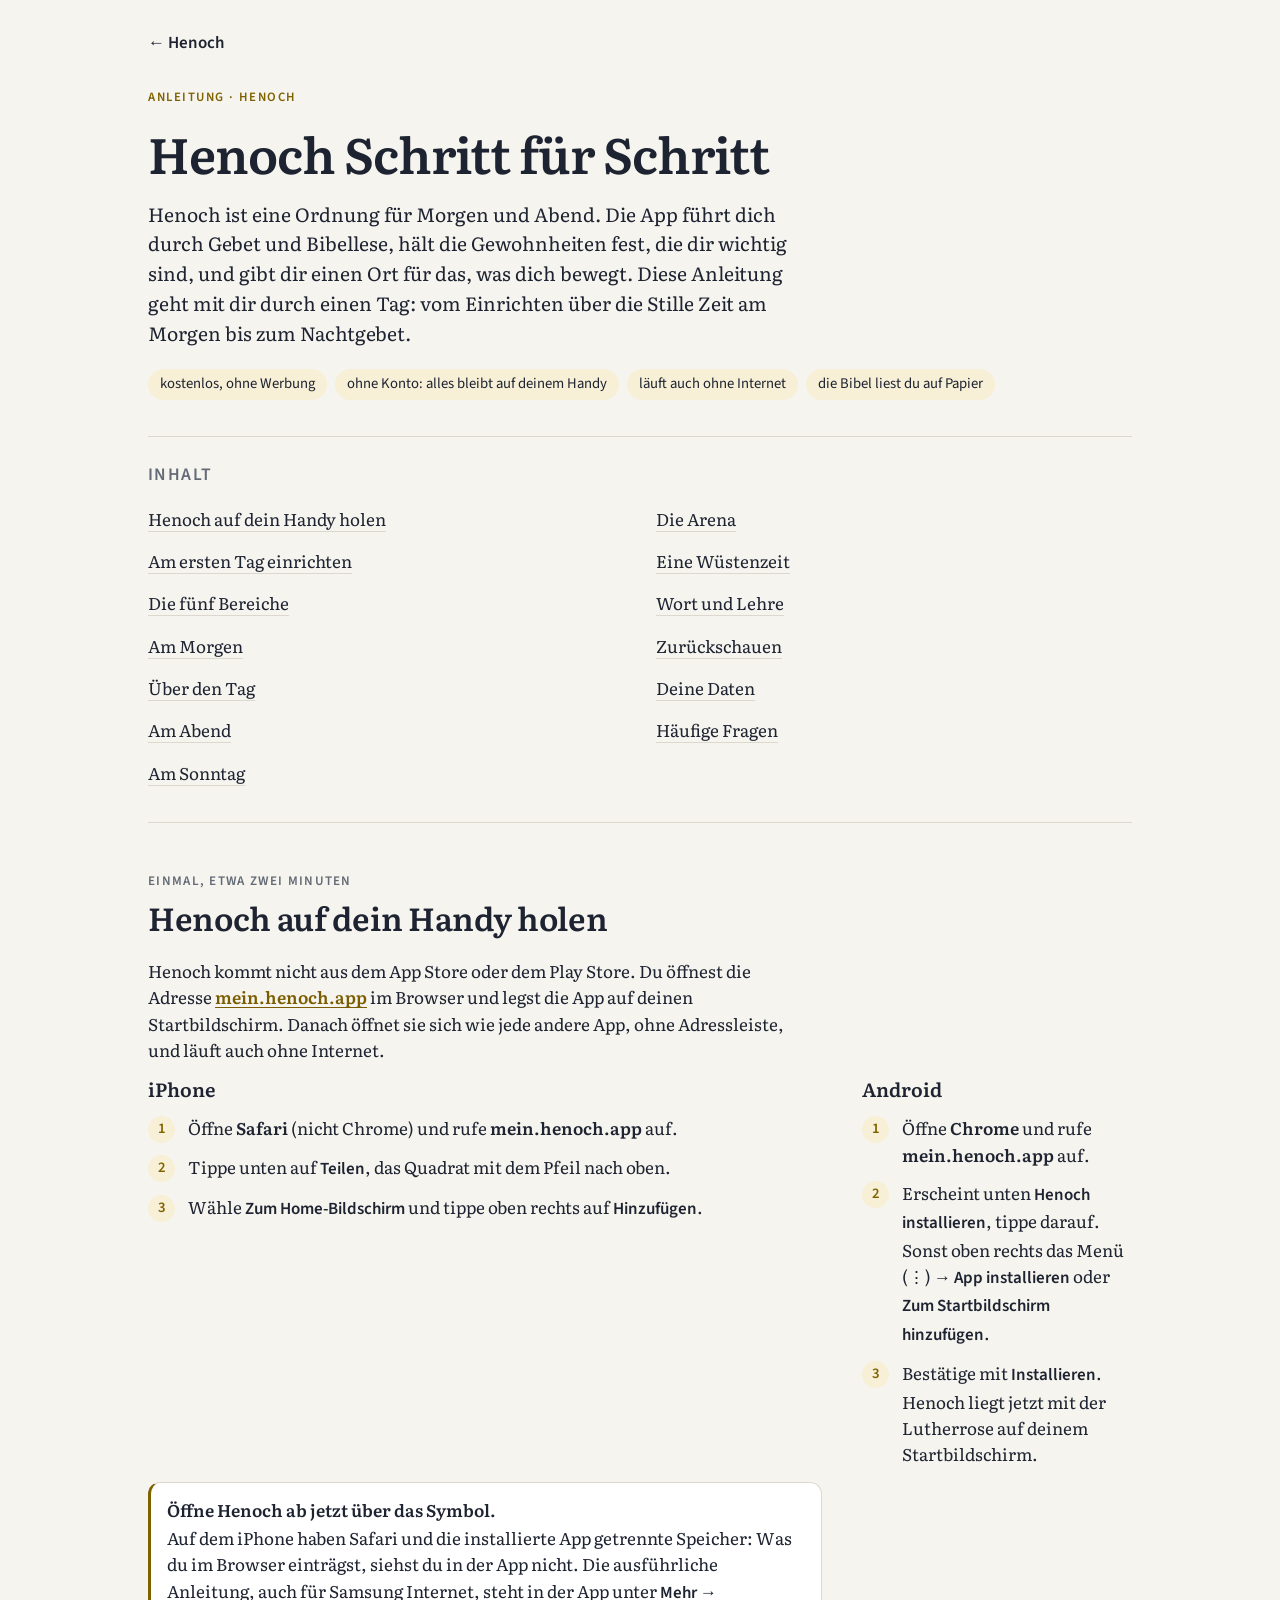
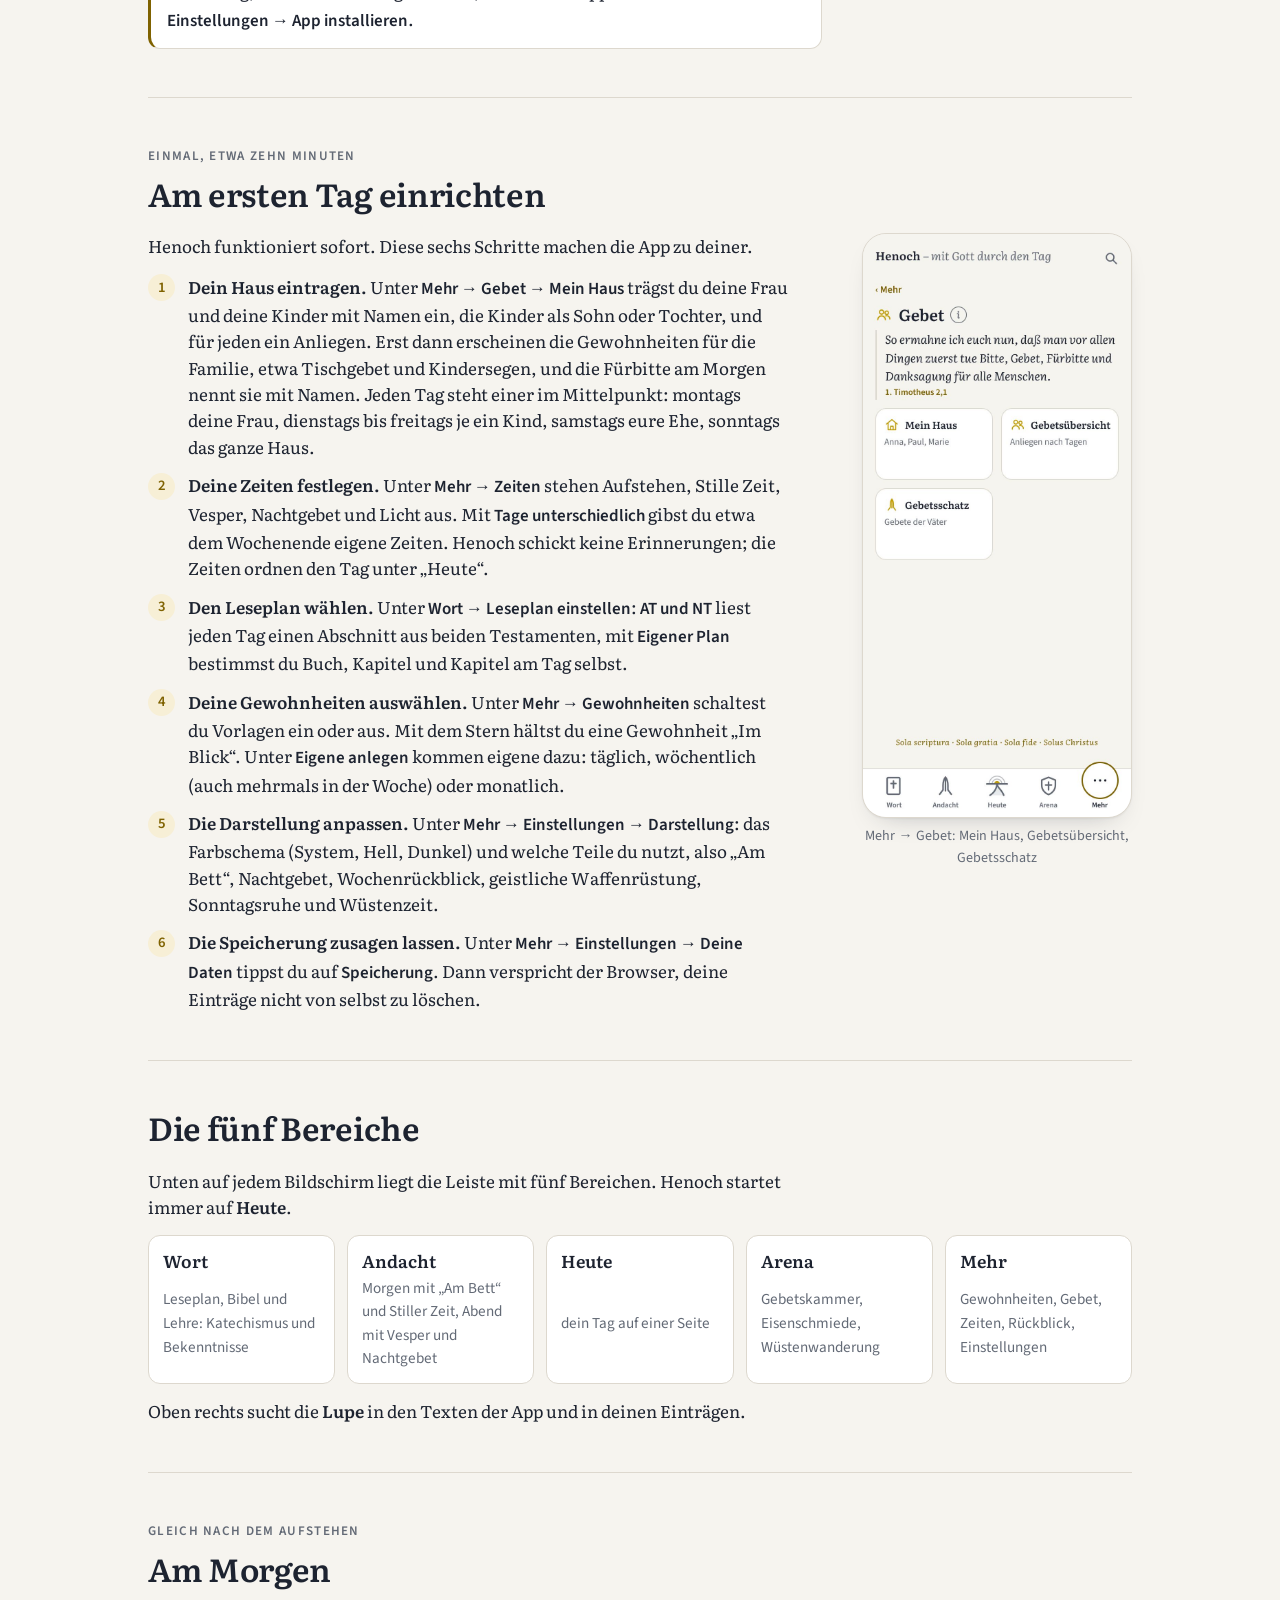
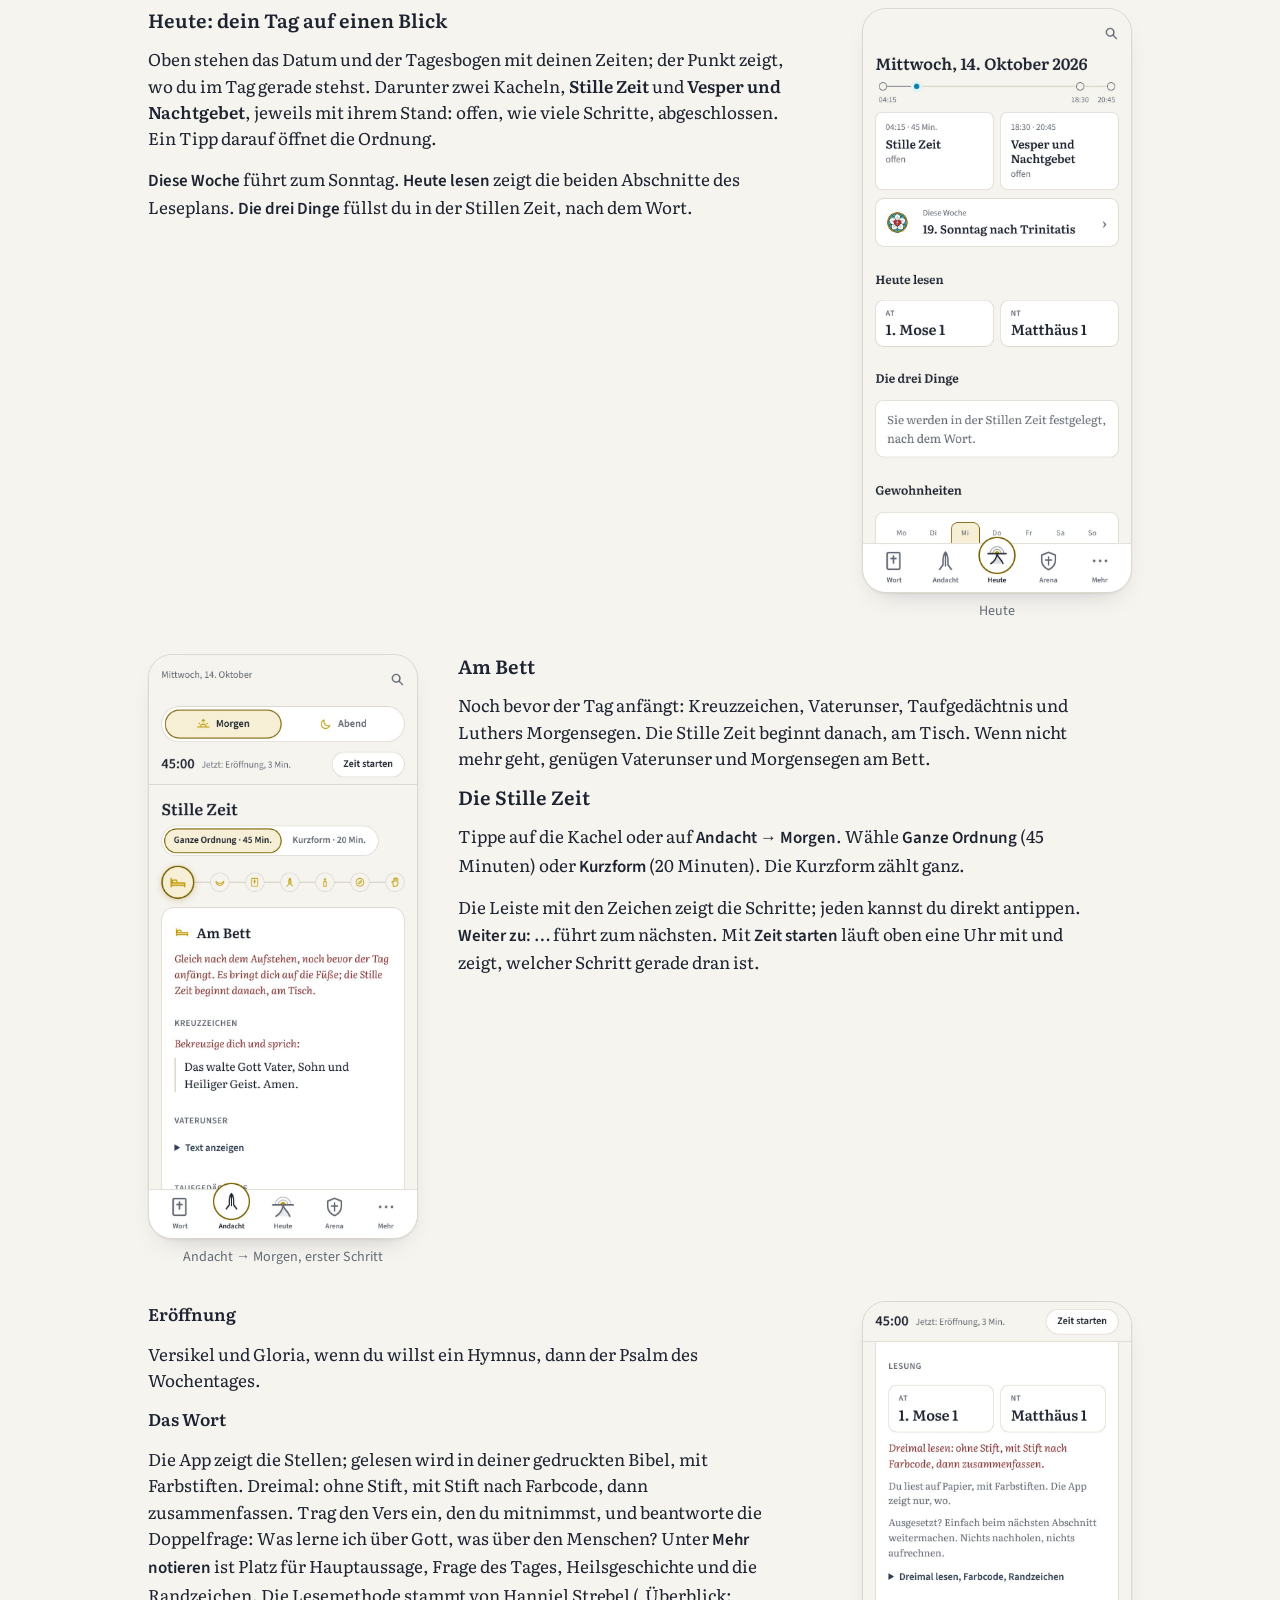
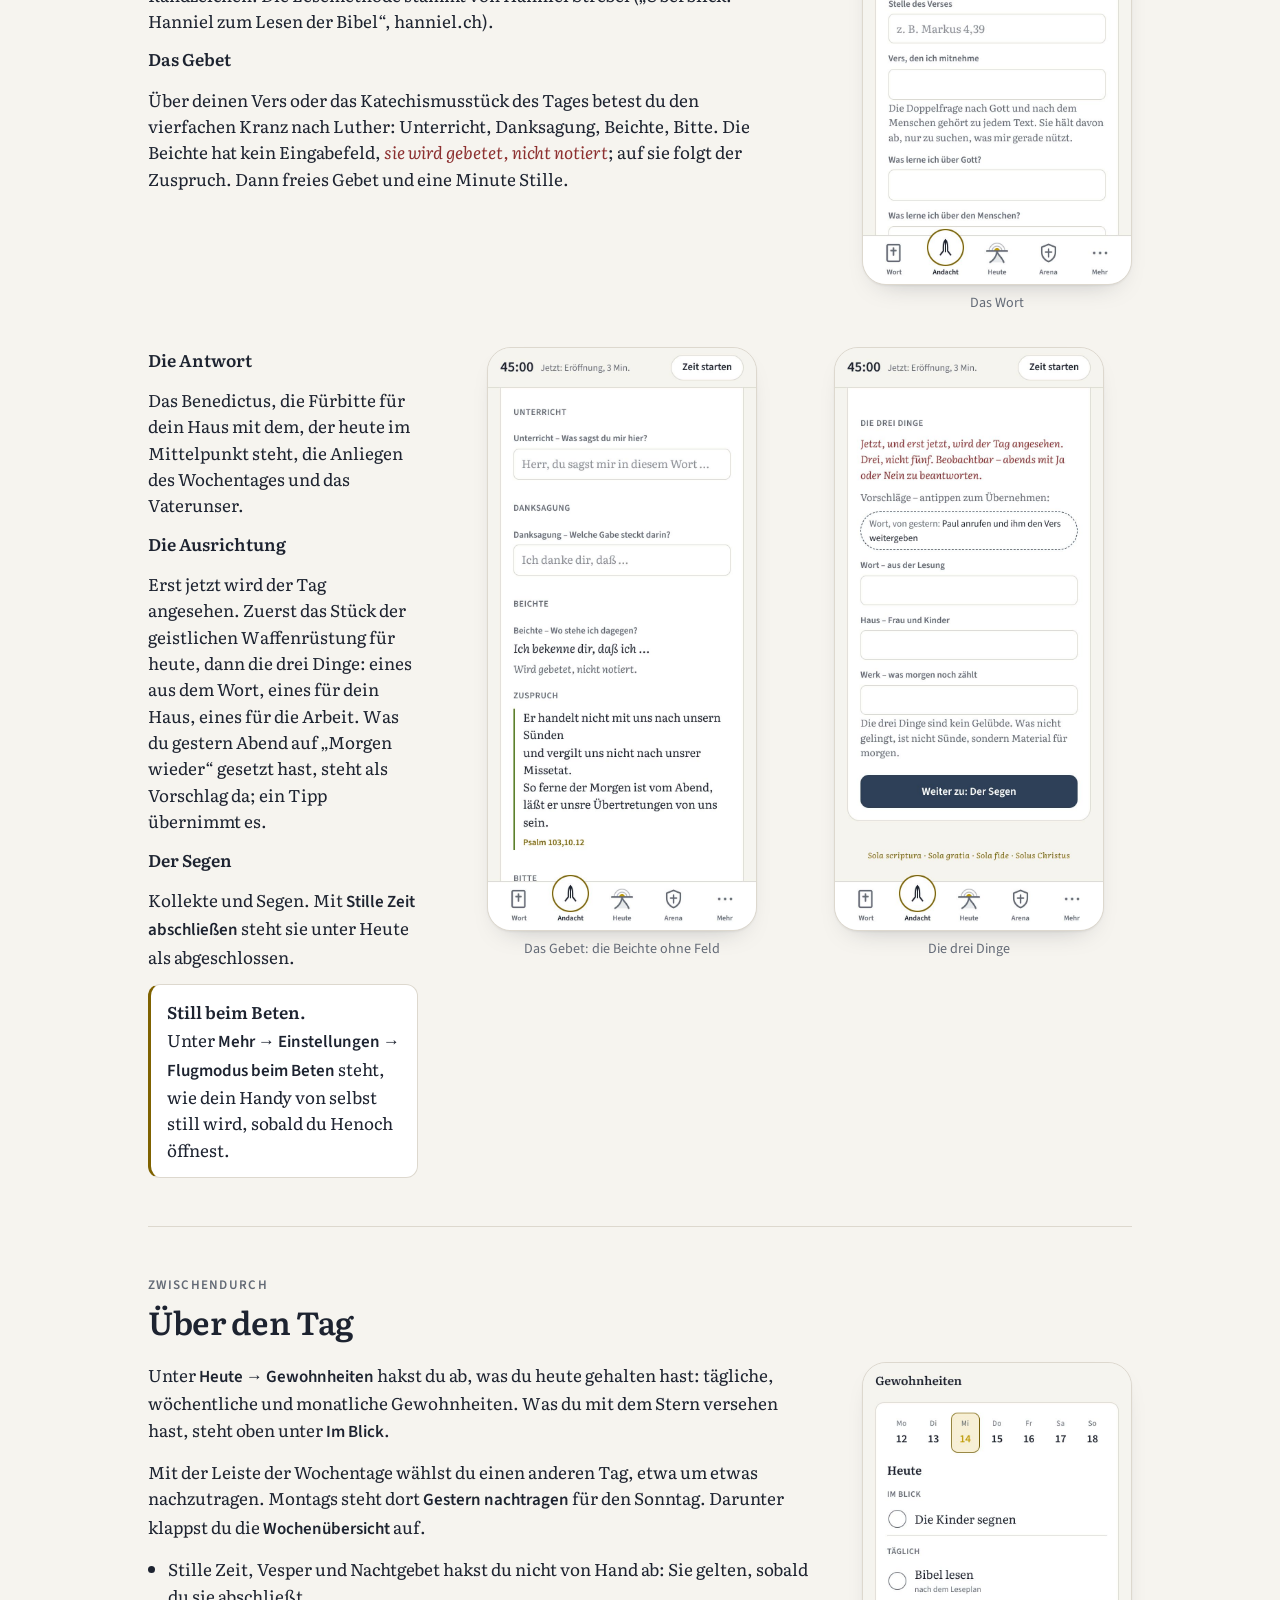
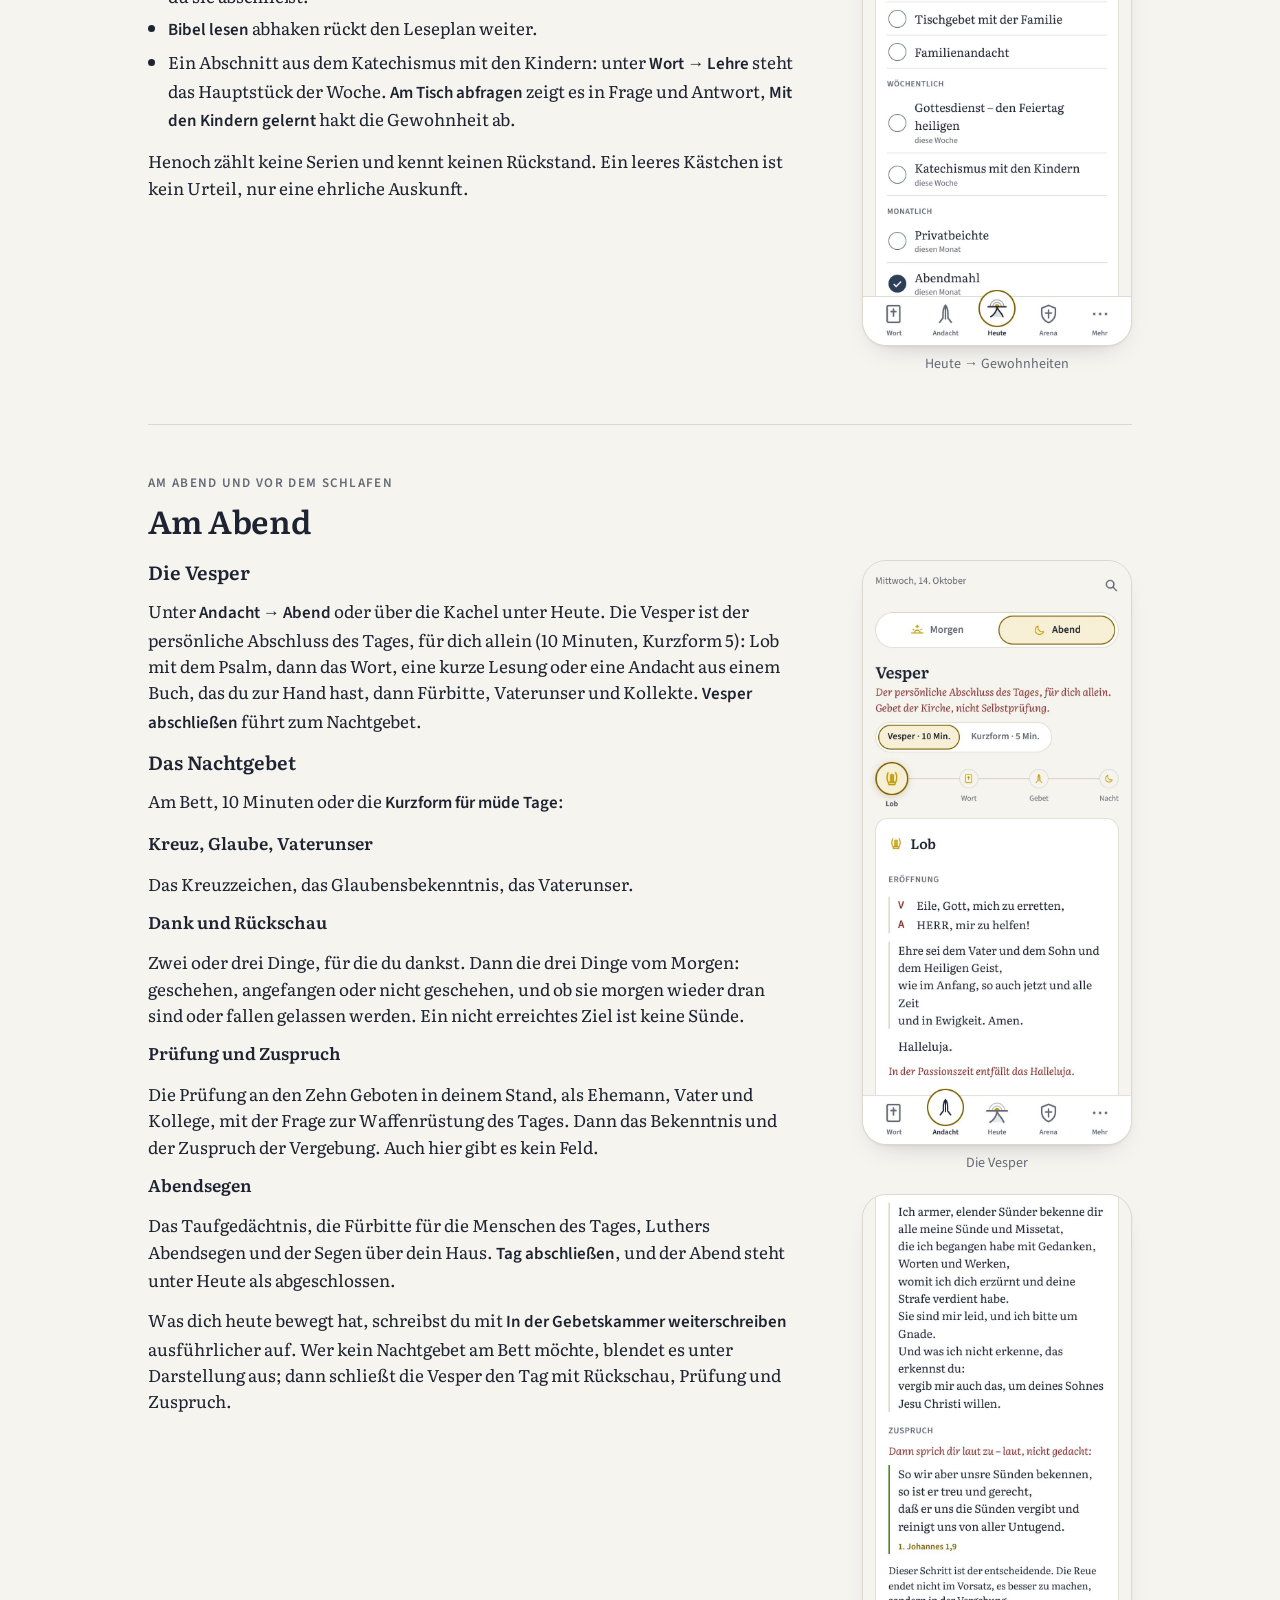
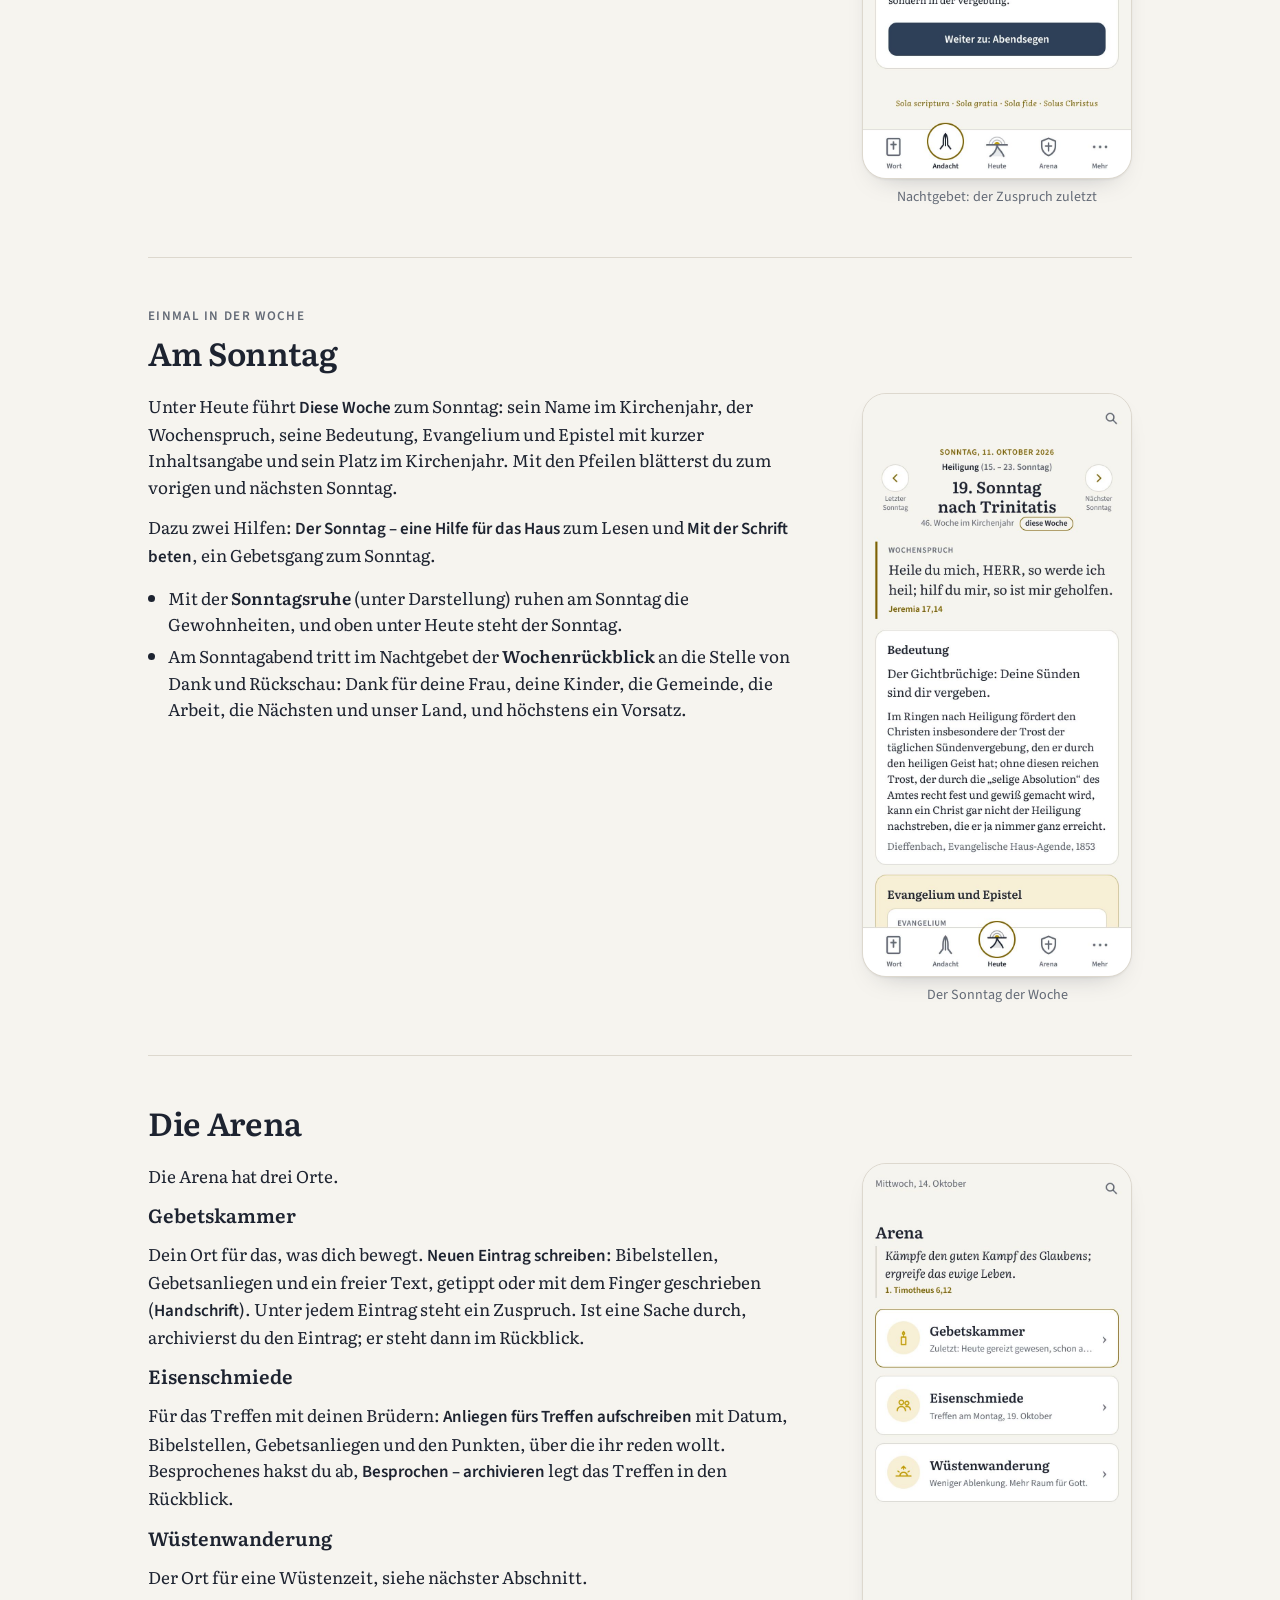
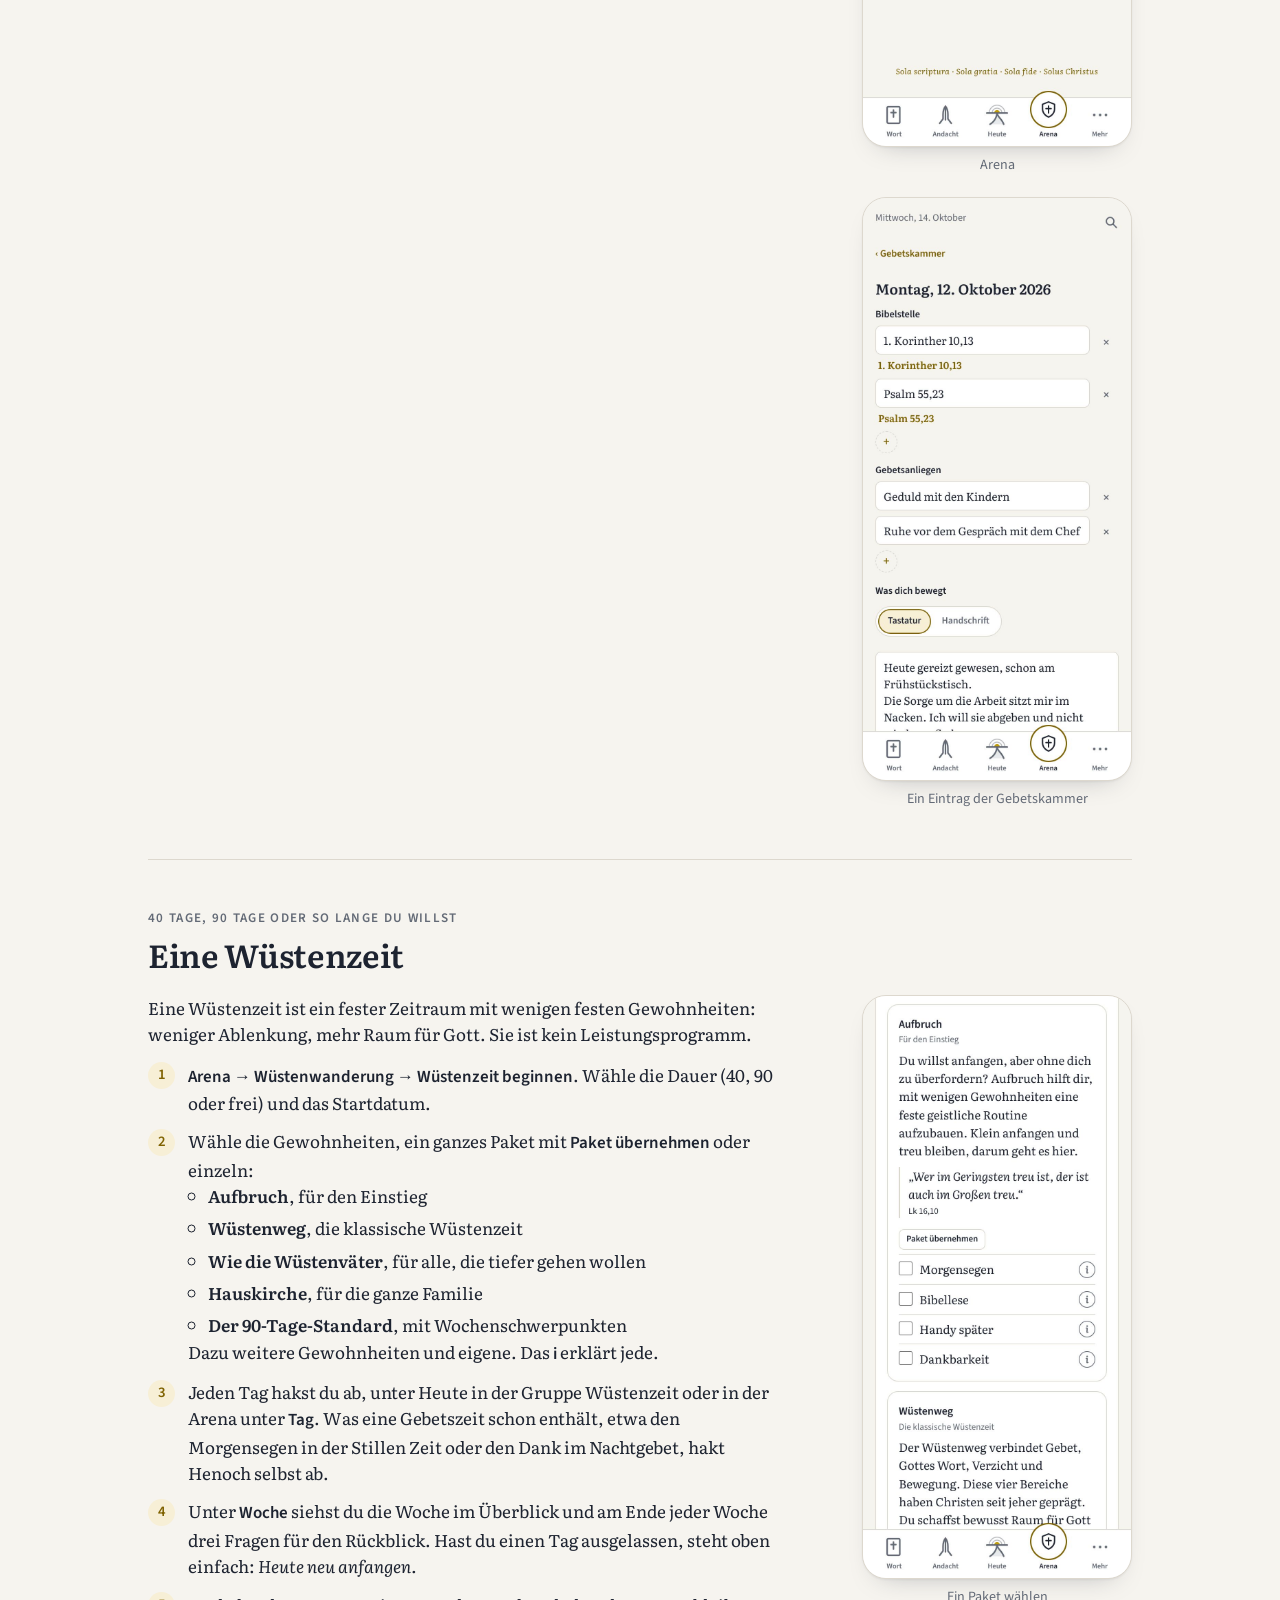
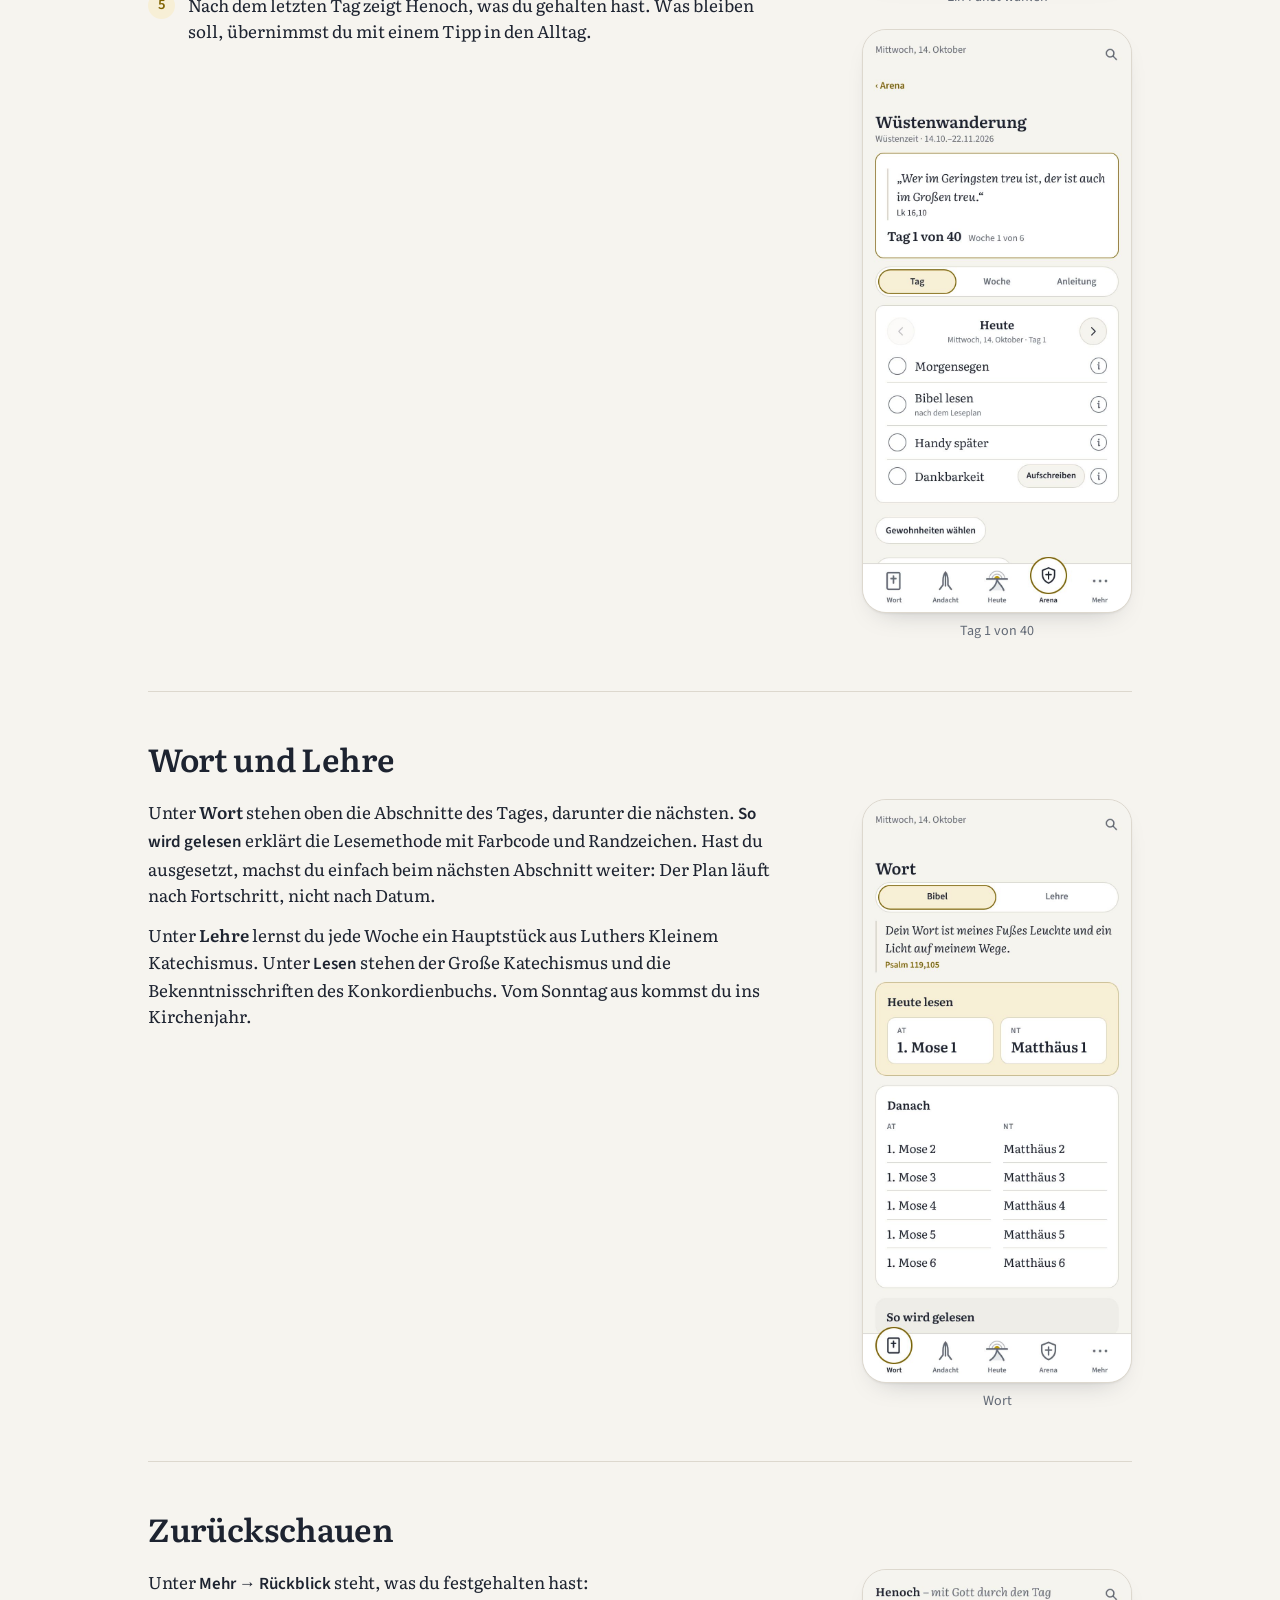
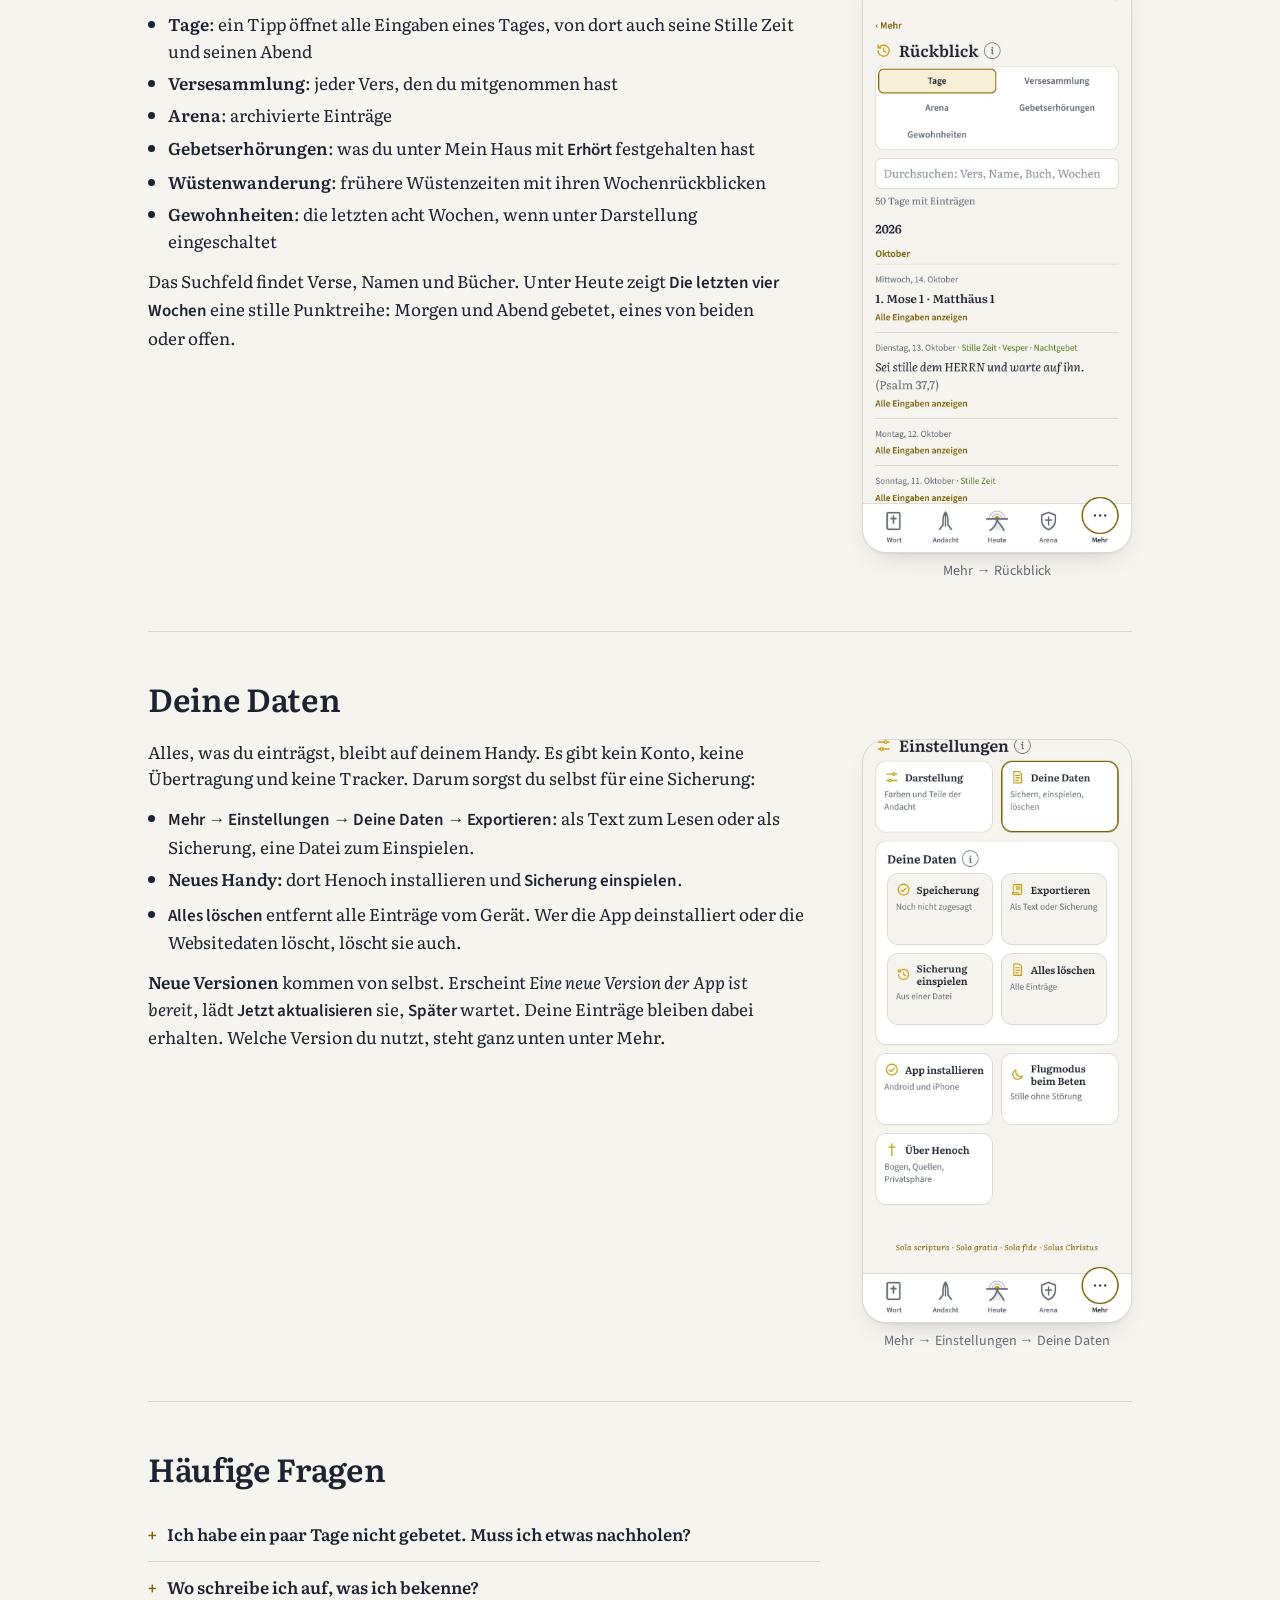
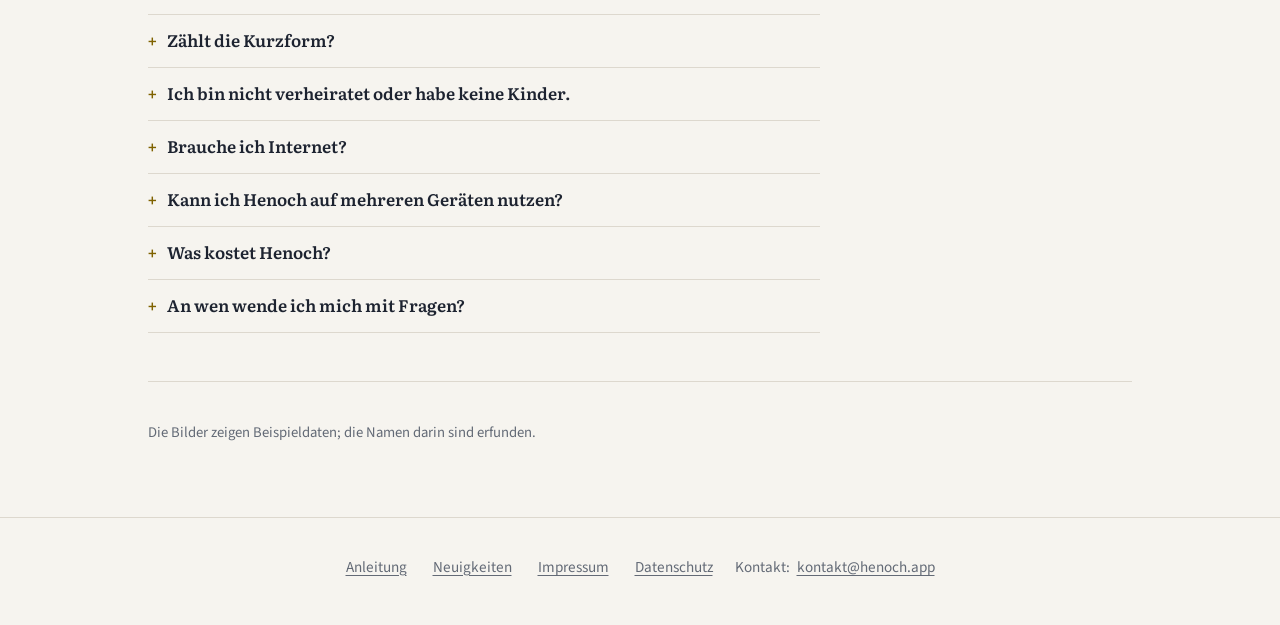
==== commit 4eb54a47: "Fix 13: Schrift und Farben wie in der App (Anleitung in Literata, Grau und Linkfarbe, Symbolgold) Co" ====
--- a/anleitung/index.html
+++ b/anleitung/index.html
@@ -31,7 +31,8 @@
   --paper: #f6f4ef;
   --sheet: #ffffff;
   --ink: #1d2330;
-  --muted: #5e6571;
+  --muted: #636a76;
+  --link: #7a5d00;
   --rule: #ddd8ce;
   --rubric: #8c2f2f;
   --gold: #7f6200;
@@ -45,14 +46,20 @@
 @media (prefers-color-scheme: dark) {
   :root:not([data-theme="light"]) {
     --paper: #131a26; --sheet: #1b2432; --ink: #e8e3d8; --muted: #9aa2af; --rule: #2c3748;
-    --rubric: #e07a6e; --gold: #e0b93a; --gold-soft: #2e2a1c; --accent: #d8d0c0; --warm-soft: #242832;
+    --rubric: #e07a6e; --gold: #e0b93a; --link: #e0b93a; --gold-soft: #2e2a1c; --accent: #d8d0c0; --warm-soft: #242832;
     color-scheme: dark;
   }
 }
 :root[data-theme="dark"] {
   --paper: #131a26; --sheet: #1b2432; --ink: #e8e3d8; --muted: #9aa2af; --rule: #2c3748;
-  --rubric: #e07a6e; --gold: #e0b93a; --gold-soft: #2e2a1c; --accent: #d8d0c0; --warm-soft: #242832;
+  --rubric: #e07a6e; --gold: #e0b93a; --link: #e0b93a; --gold-soft: #2e2a1c; --accent: #d8d0c0; --warm-soft: #242832;
   color-scheme: dark;
+}
+@media (prefers-contrast: more) {
+  :root { --rule: #8a8478; --muted: #4a505b; }
+}
+@media (prefers-contrast: more) and (prefers-color-scheme: dark) {
+  :root:not([data-theme="light"]) { --rule: #6b7a90; --muted: #c4cad3; }
 }
 
 * { box-sizing: border-box; }
@@ -60,9 +67,11 @@
   margin: 0;
   background: var(--paper);
   color: var(--ink);
-  font: 400 1.0625rem/1.6 var(--sans);
+  /* Fließtext wie in der App in Literata, Bedienelemente und kleine Angaben in Source Sans 3 */
+  font: 400 1.0625rem/1.55 var(--serif);
   -webkit-text-size-adjust: 100%;
 }
+@media (max-width: 480px) { body { font-size: 1.03rem; } }
 .page { max-width: 64rem; margin: 0 auto; padding-inline: 20px; padding-block: 24px 72px; }
 h1, h2, h3 { font-family: var(--serif); font-weight: 600; text-wrap: balance; margin: 0; }
 h1 { font-size: clamp(2.1rem, 6vw, 3.1rem); line-height: 1.1; letter-spacing: -0.02em; }
@@ -70,19 +79,19 @@
 h3 { font-size: 1.2rem; line-height: 1.25; }
 p, li, dd { max-width: var(--text); }
 p { margin: 0; }
-a { color: var(--gold); text-underline-offset: 3px; }
+a { color: var(--link); text-underline-offset: 3px; }
 a:focus-visible, summary:focus-visible { outline: 2px solid var(--gold); outline-offset: 3px; border-radius: 4px; }
 strong { font-weight: 600; }
 .path { font-family: var(--sans); font-weight: 600; }
-.ui { font-weight: 600; }
+.ui { font-family: var(--sans); font-weight: 600; }
 .rubric { color: var(--rubric); font-family: var(--serif); font-style: italic; }
 
 /* Head */
 .head { display: grid; gap: 18px; padding-bottom: 36px; border-bottom: 1px solid var(--rule); }
-.eyebrow { font-size: 0.8rem; letter-spacing: 0.12em; text-transform: uppercase; color: var(--gold); font-weight: 600; }
+.eyebrow { font-family: var(--sans); font-size: 0.8rem; letter-spacing: 0.12em; text-transform: uppercase; color: var(--gold); font-weight: 600; }
 .lead { font-family: var(--serif); font-size: 1.2rem; line-height: 1.55; }
 .facts { display: flex; flex-wrap: wrap; gap: 8px; padding: 0; margin: 4px 0 0; list-style: none; }
-.facts li { background: var(--gold-soft); color: var(--ink); border-radius: 999px; padding: 4px 12px; font-size: 0.92rem; }
+.facts li { font-family: var(--sans); background: var(--gold-soft); color: var(--ink); border-radius: 999px; padding: 4px 12px; font-size: 0.92rem; }
 
 /* Contents */
 .toc { padding-block: 28px; border-bottom: 1px solid var(--rule); }
@@ -90,12 +99,12 @@
 .toc ol { margin: 0; padding: 0; list-style: none; columns: 2 15rem; column-gap: 32px; }
 .toc li { break-inside: avoid; padding: 8px 0; }
 .toc a { color: var(--ink); text-decoration: none; border-bottom: 1px solid var(--rule); }
-.toc a:hover { color: var(--gold); border-color: var(--gold); }
+.toc a:hover { color: var(--link); border-color: var(--link); }
 
 /* Sections */
 section.part { padding-block: 48px; border-bottom: 1px solid var(--rule); display: grid; gap: 22px; }
 section.part > header { display: grid; gap: 8px; }
-.time { font-size: 0.82rem; letter-spacing: 0.1em; text-transform: uppercase; color: var(--muted); font-weight: 600; }
+.time { font-family: var(--sans); font-size: 0.82rem; letter-spacing: 0.1em; text-transform: uppercase; color: var(--muted); font-weight: 600; }
 .row { display: grid; gap: 22px; align-items: start; }
 .row + .row { margin-top: 10px; }
 .text { display: grid; gap: 14px; min-width: 0; }
@@ -112,7 +121,7 @@
   border-radius: 24px; border: 1px solid var(--rule); background: var(--sheet);
   box-shadow: 0 1px 2px rgb(0 0 0 / 0.05), 0 12px 28px -18px rgb(29 35 48 / 0.35);
 }
-.shot figcaption { font-size: 0.88rem; color: var(--muted); text-align: center; max-width: 270px; }
+.shot figcaption { font-family: var(--sans); font-size: 0.88rem; color: var(--muted); text-align: center; max-width: 270px; }
 .shots2 { display: grid; grid-template-columns: repeat(auto-fit, minmax(200px, 1fr)); gap: 20px; justify-items: center; }
 
 /* Lists */
@@ -120,7 +129,7 @@
 ol.steps > li { counter-increment: s; position: relative; padding-left: 40px; }
 ol.steps > li::before {
   content: counter(s); position: absolute; left: 0; top: 0.05em; width: 27px; height: 27px; border-radius: 50%;
-  display: grid; place-items: center; background: var(--gold-soft); color: var(--gold); font-weight: 600; font-size: 0.92rem;
+  display: grid; place-items: center; background: var(--gold-soft); color: var(--gold); font-family: var(--sans); font-weight: 600; font-size: 0.92rem;
   font-variant-numeric: tabular-nums;
 }
 ul.plain { margin: 0; padding-left: 1.2em; display: grid; gap: 6px; }
@@ -135,7 +144,7 @@
 .tabs { display: grid; grid-template-columns: repeat(auto-fit, minmax(10.5rem, 1fr)); gap: 12px; padding: 0; margin: 0; list-style: none; }
 .tabs li { background: var(--sheet); border: 1px solid var(--rule); border-radius: 12px; padding: 12px 14px; display: grid; gap: 2px; max-width: none; }
 .tabs b { font-family: var(--serif); font-size: 1.08rem; }
-.tabs span { color: var(--muted); font-size: 0.95rem; }
+.tabs span { font-family: var(--sans); color: var(--muted); font-size: 0.95rem; }
 
 details.faq { border-bottom: 1px solid var(--rule); padding-block: 12px; max-width: calc(var(--text) + 2rem); }
 details.faq summary { cursor: pointer; font-family: var(--serif); font-weight: 600; font-size: 1.05rem; list-style: none; display: flex; gap: 10px; align-items: baseline; }
@@ -154,7 +163,7 @@
 footer ul { display: flex; flex-wrap: wrap; justify-content: center; gap: 0 18px; margin: 0; padding: 0; list-style: none; }
 footer li { max-width: none; }
 footer a { display: inline-block; padding: 10px 4px; color: inherit; }
-.hint { margin: 40px 0 0; color: var(--muted); font-size: 0.92rem; }
+.hint { margin: 40px 0 0; font-family: var(--sans); color: var(--muted); font-size: 0.92rem; }
 @media (prefers-reduced-motion: no-preference) { html { scroll-behavior: smooth; } }
 </style>
 </head>
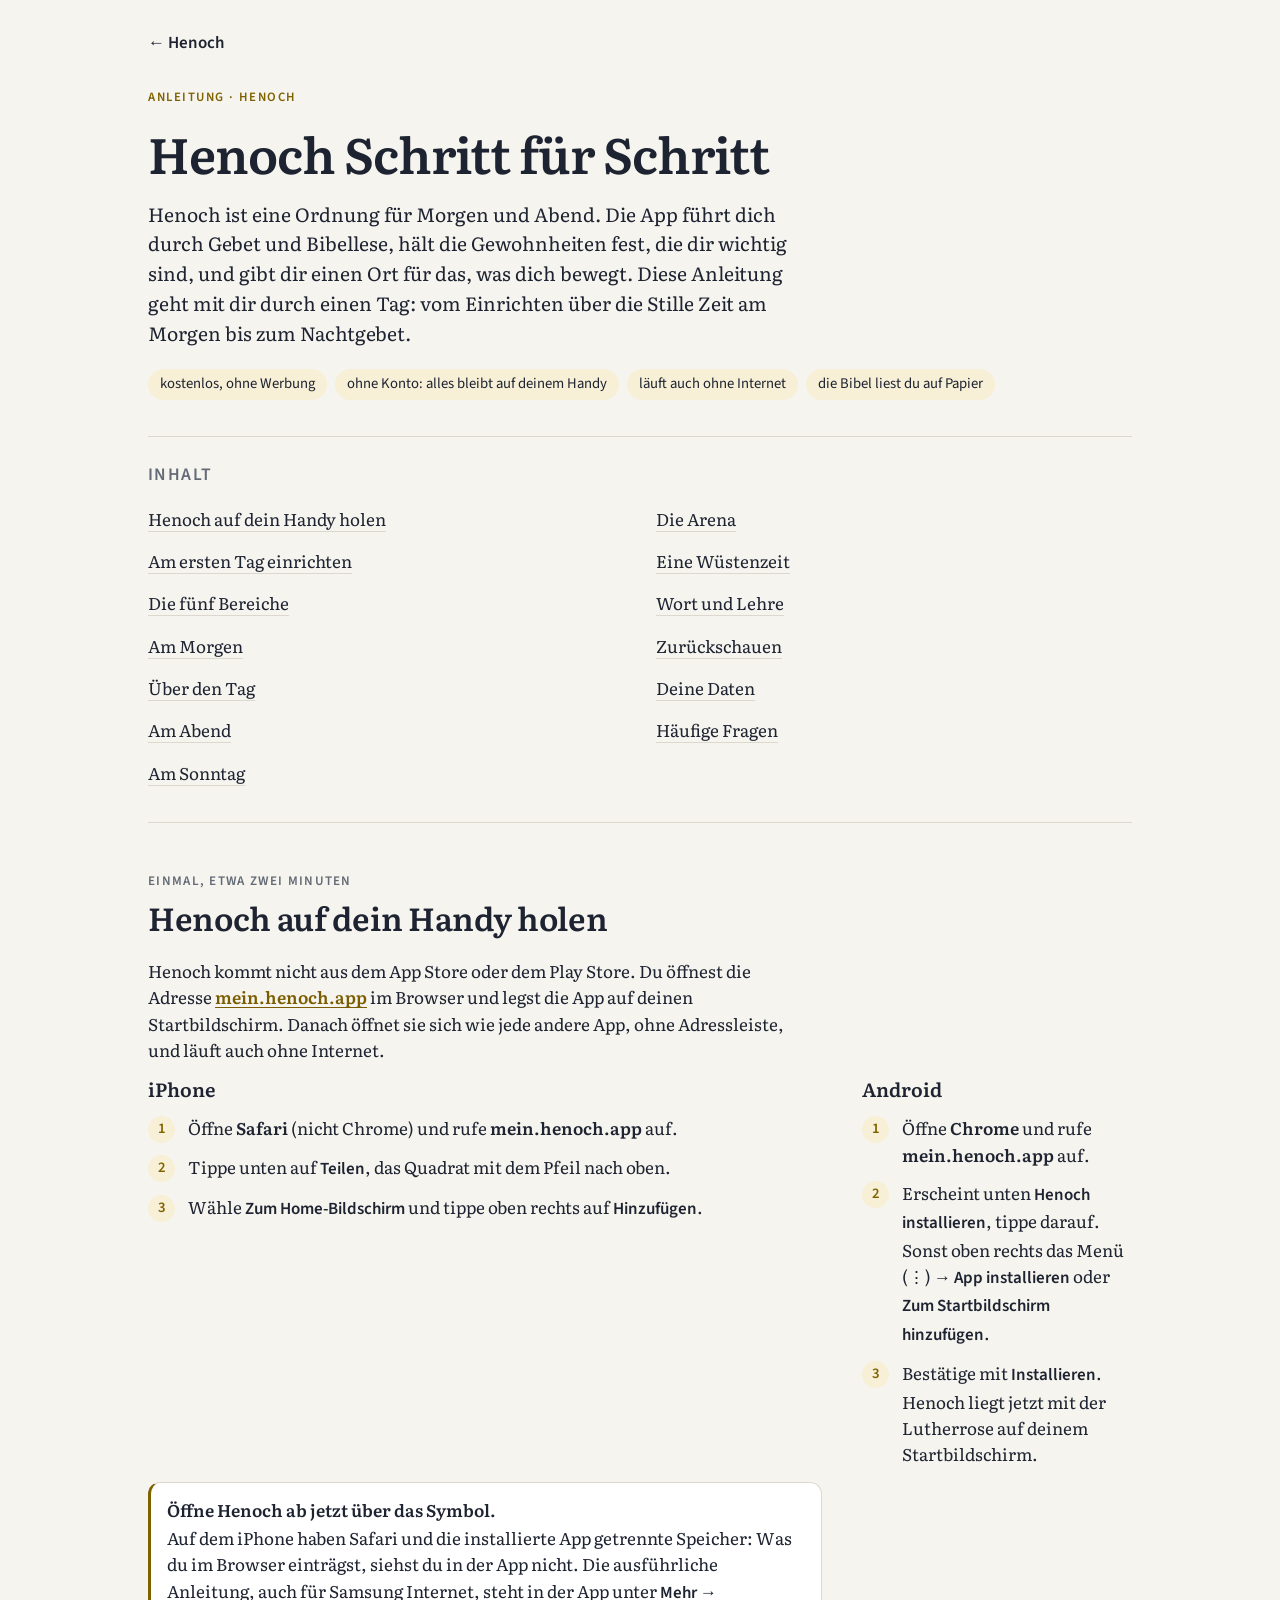
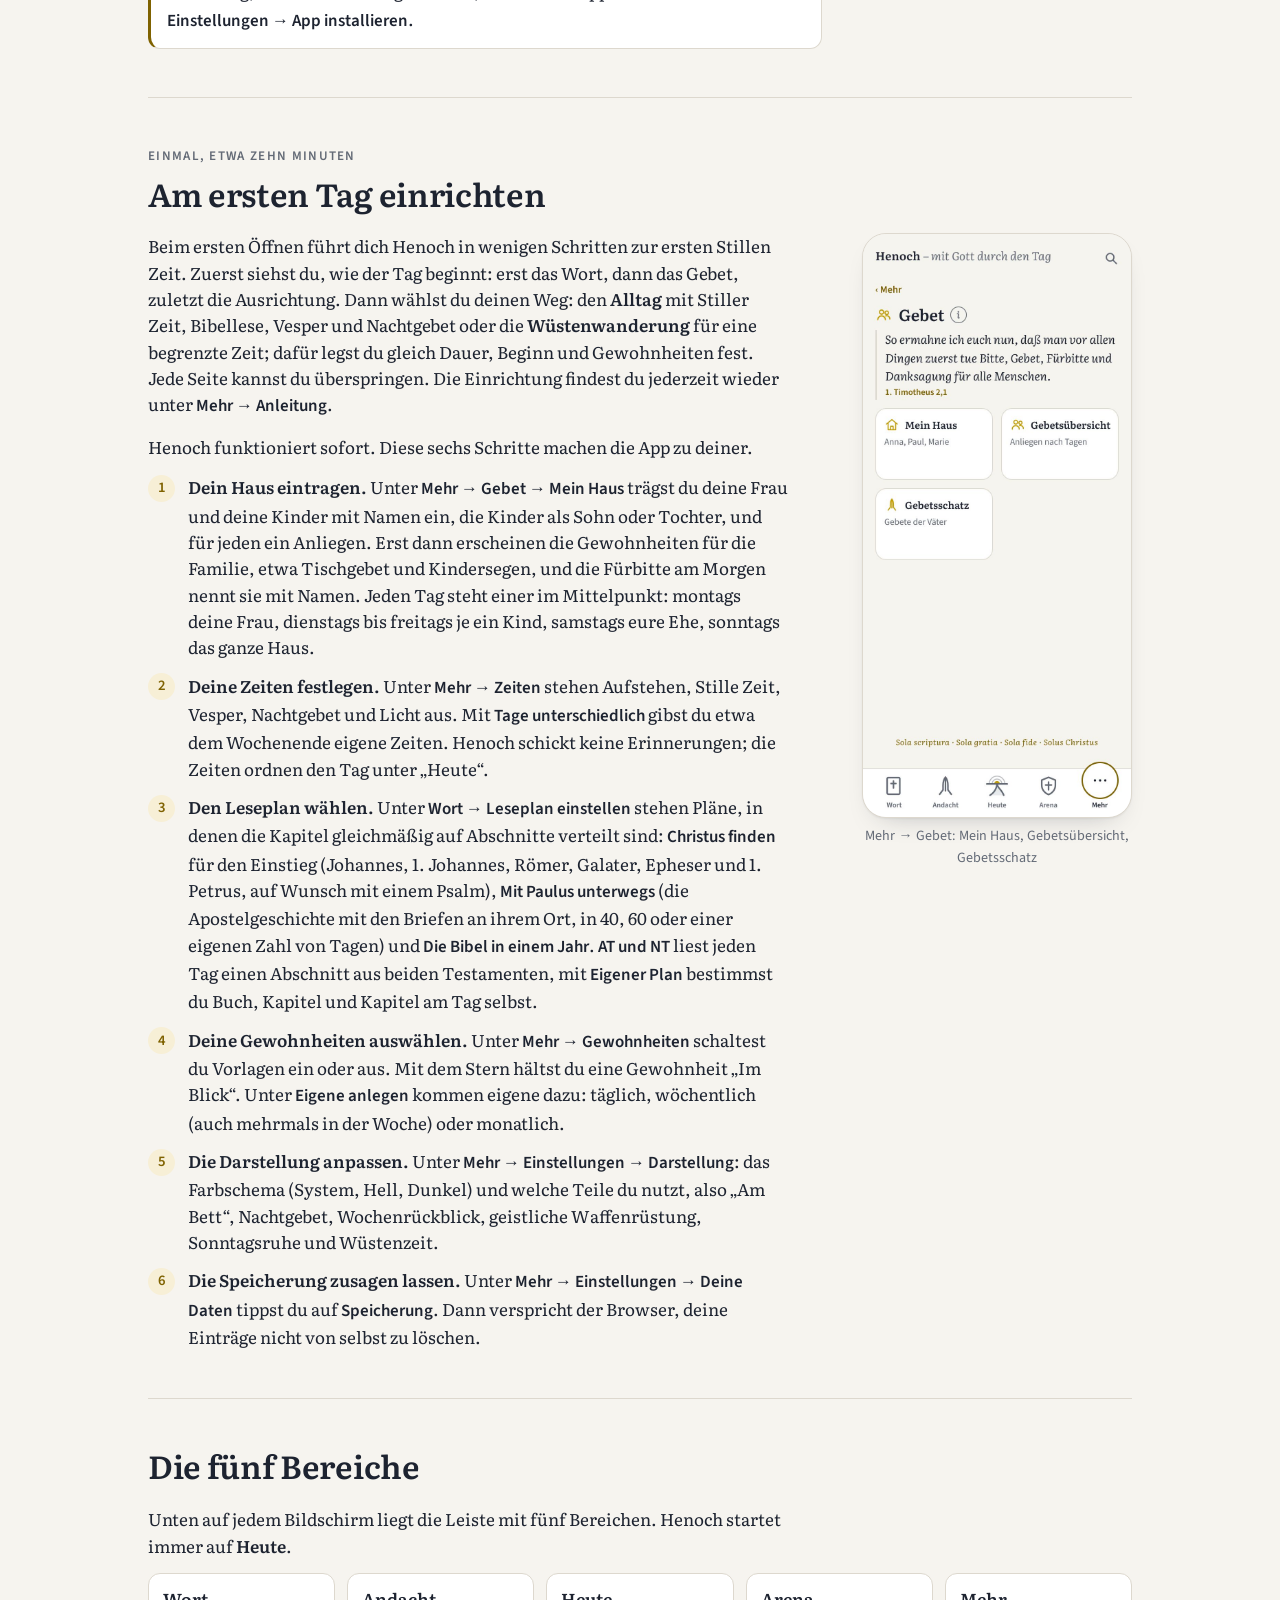
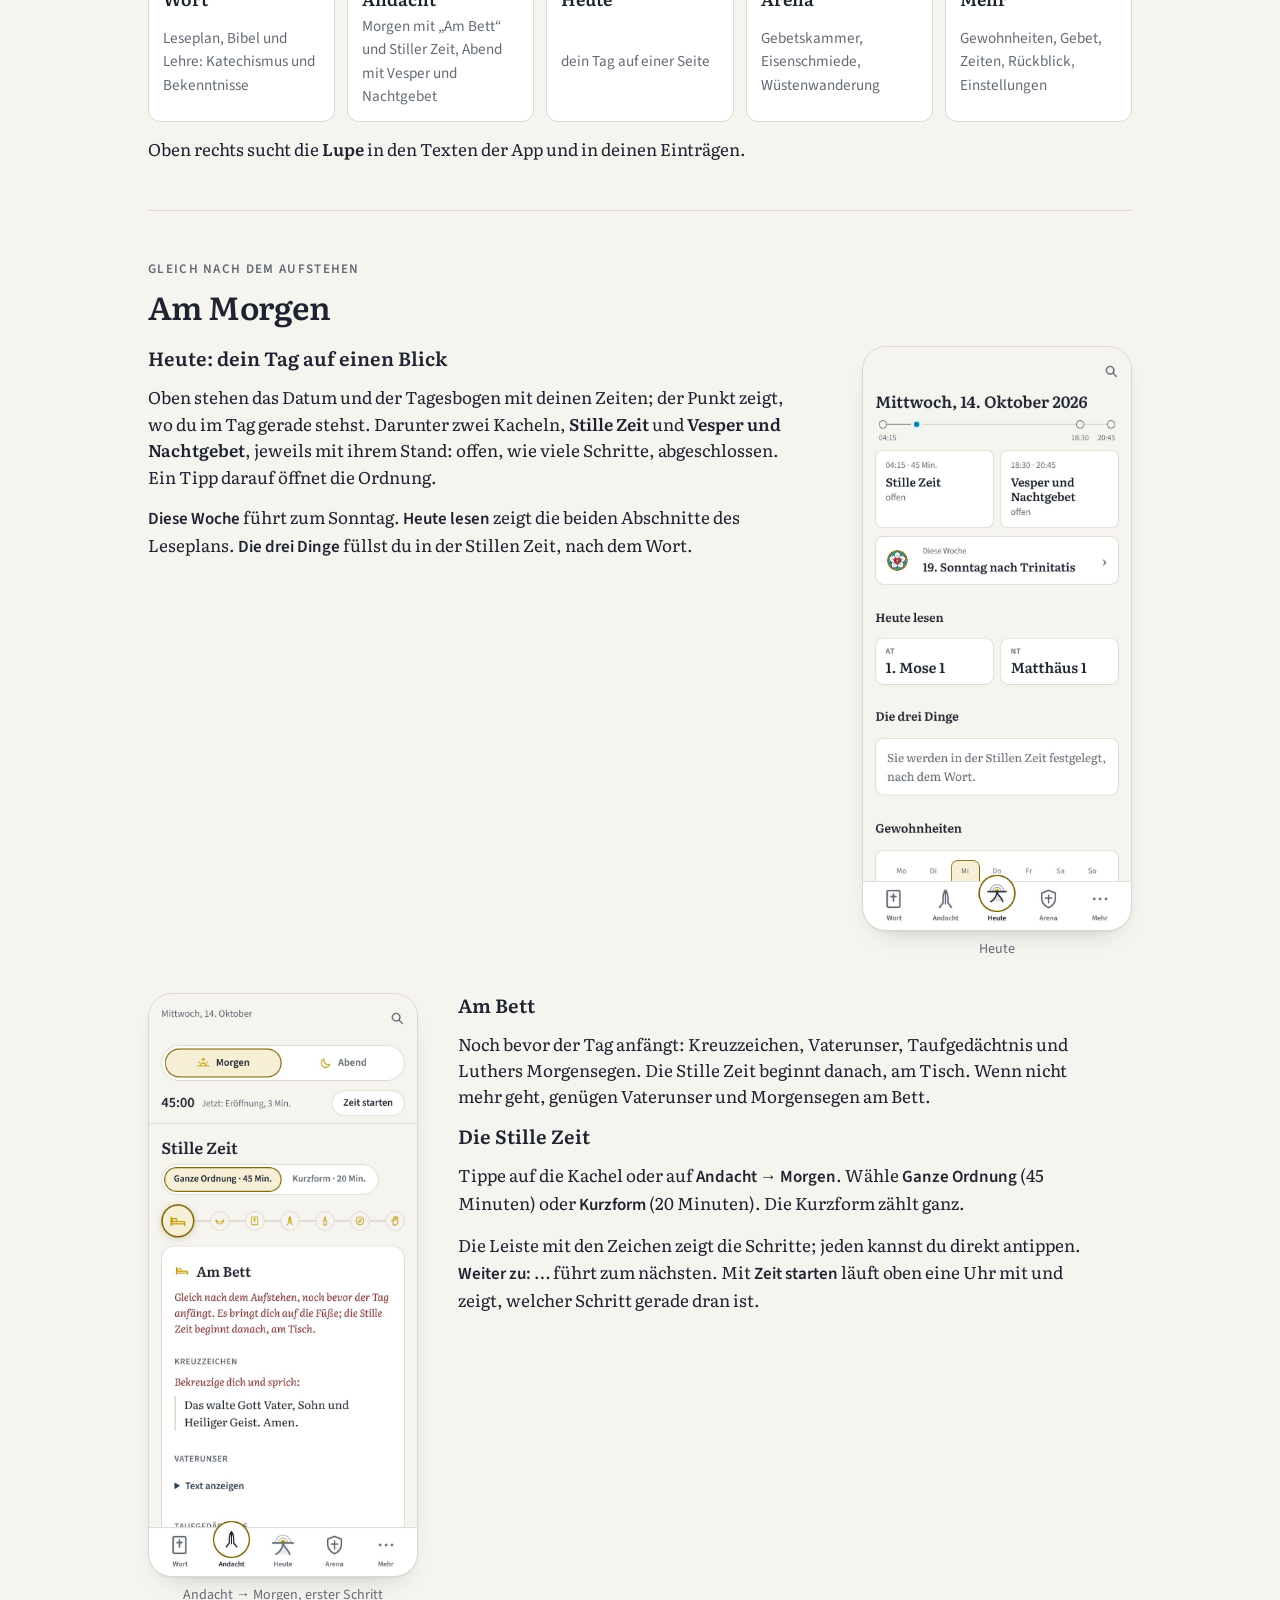
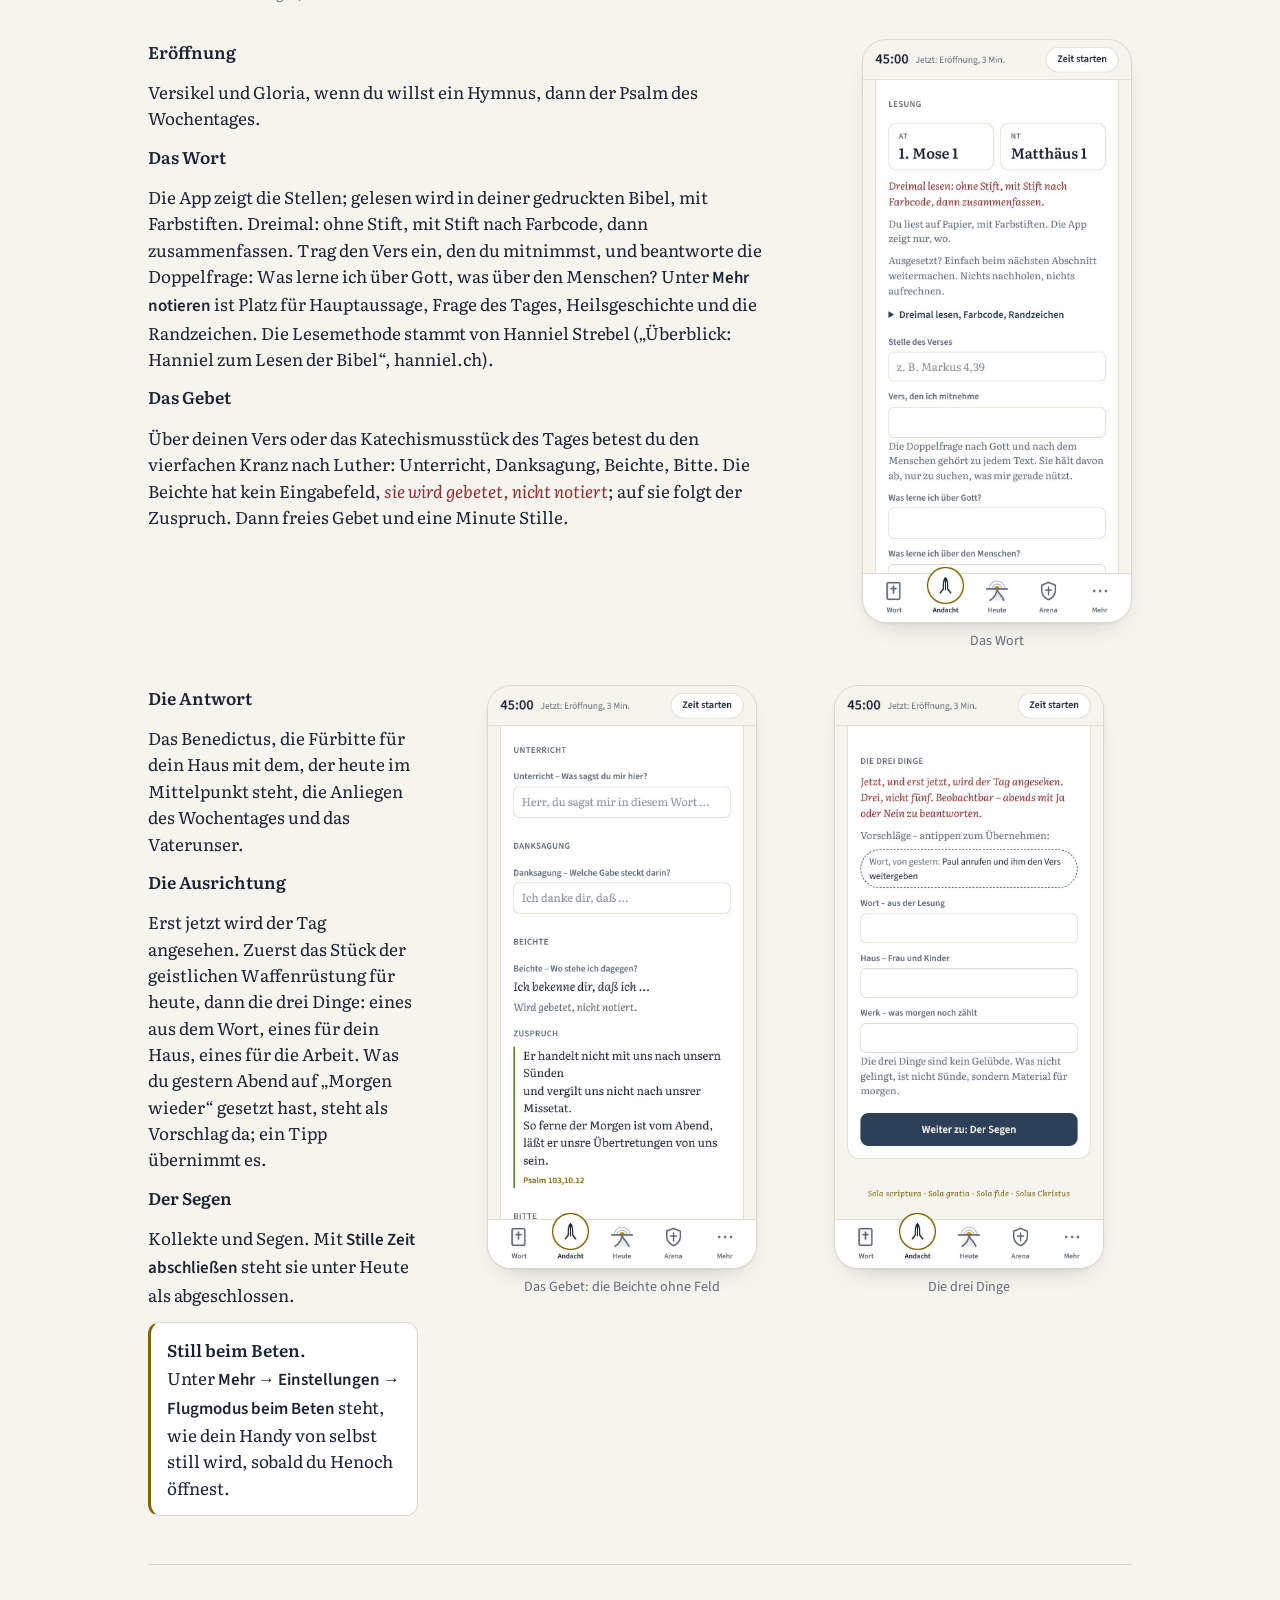
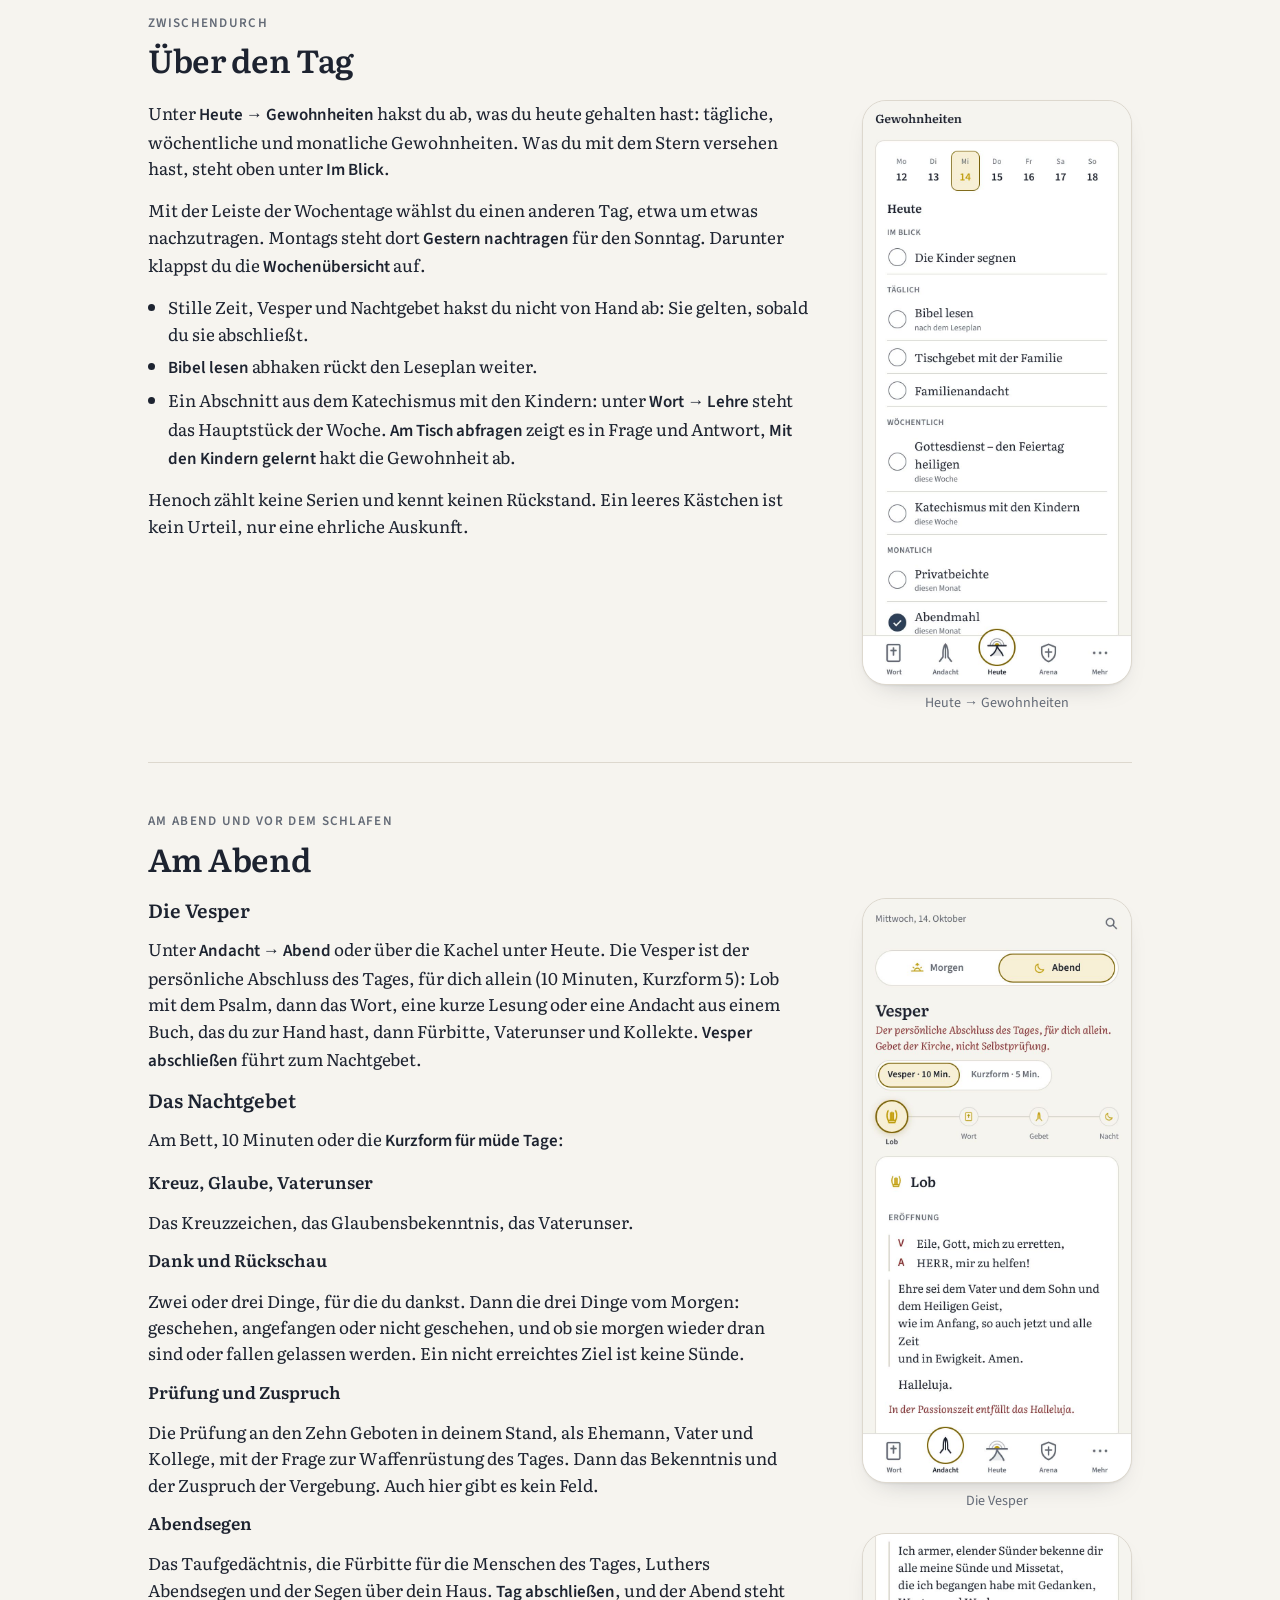
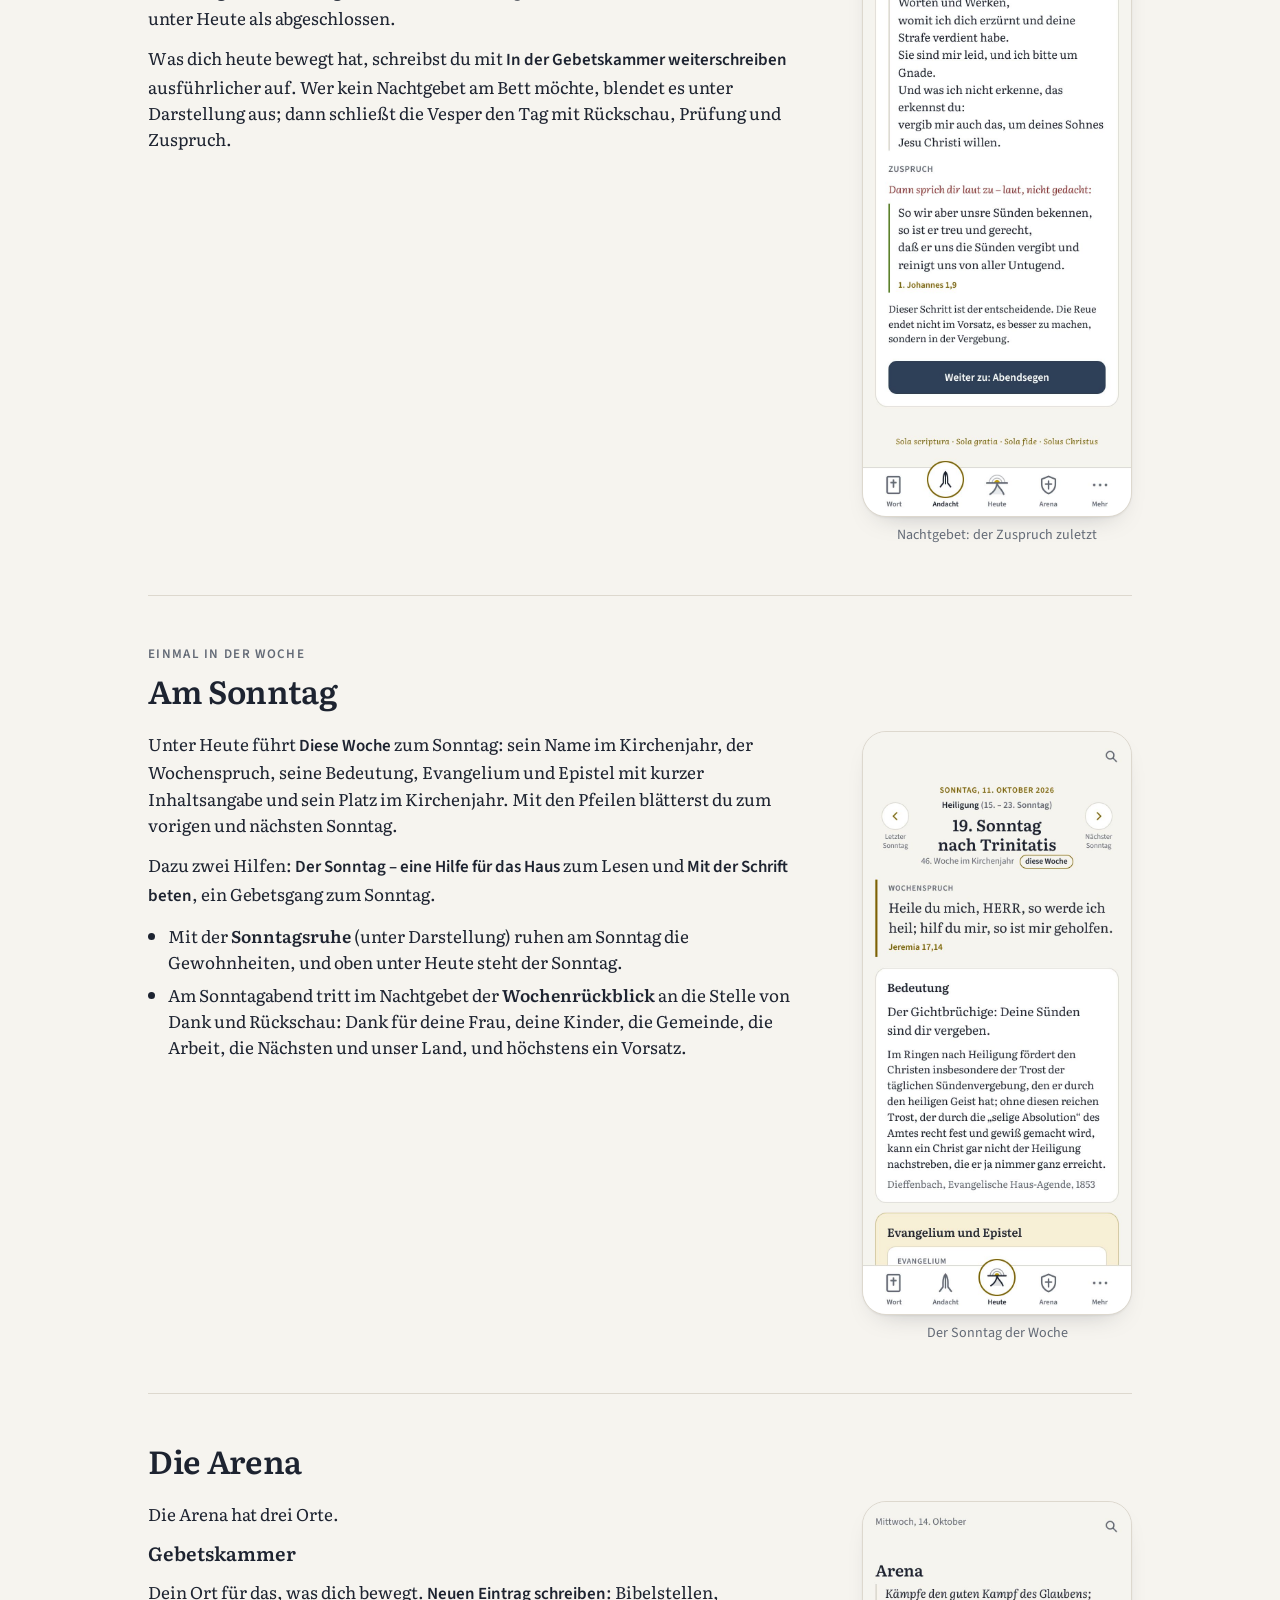
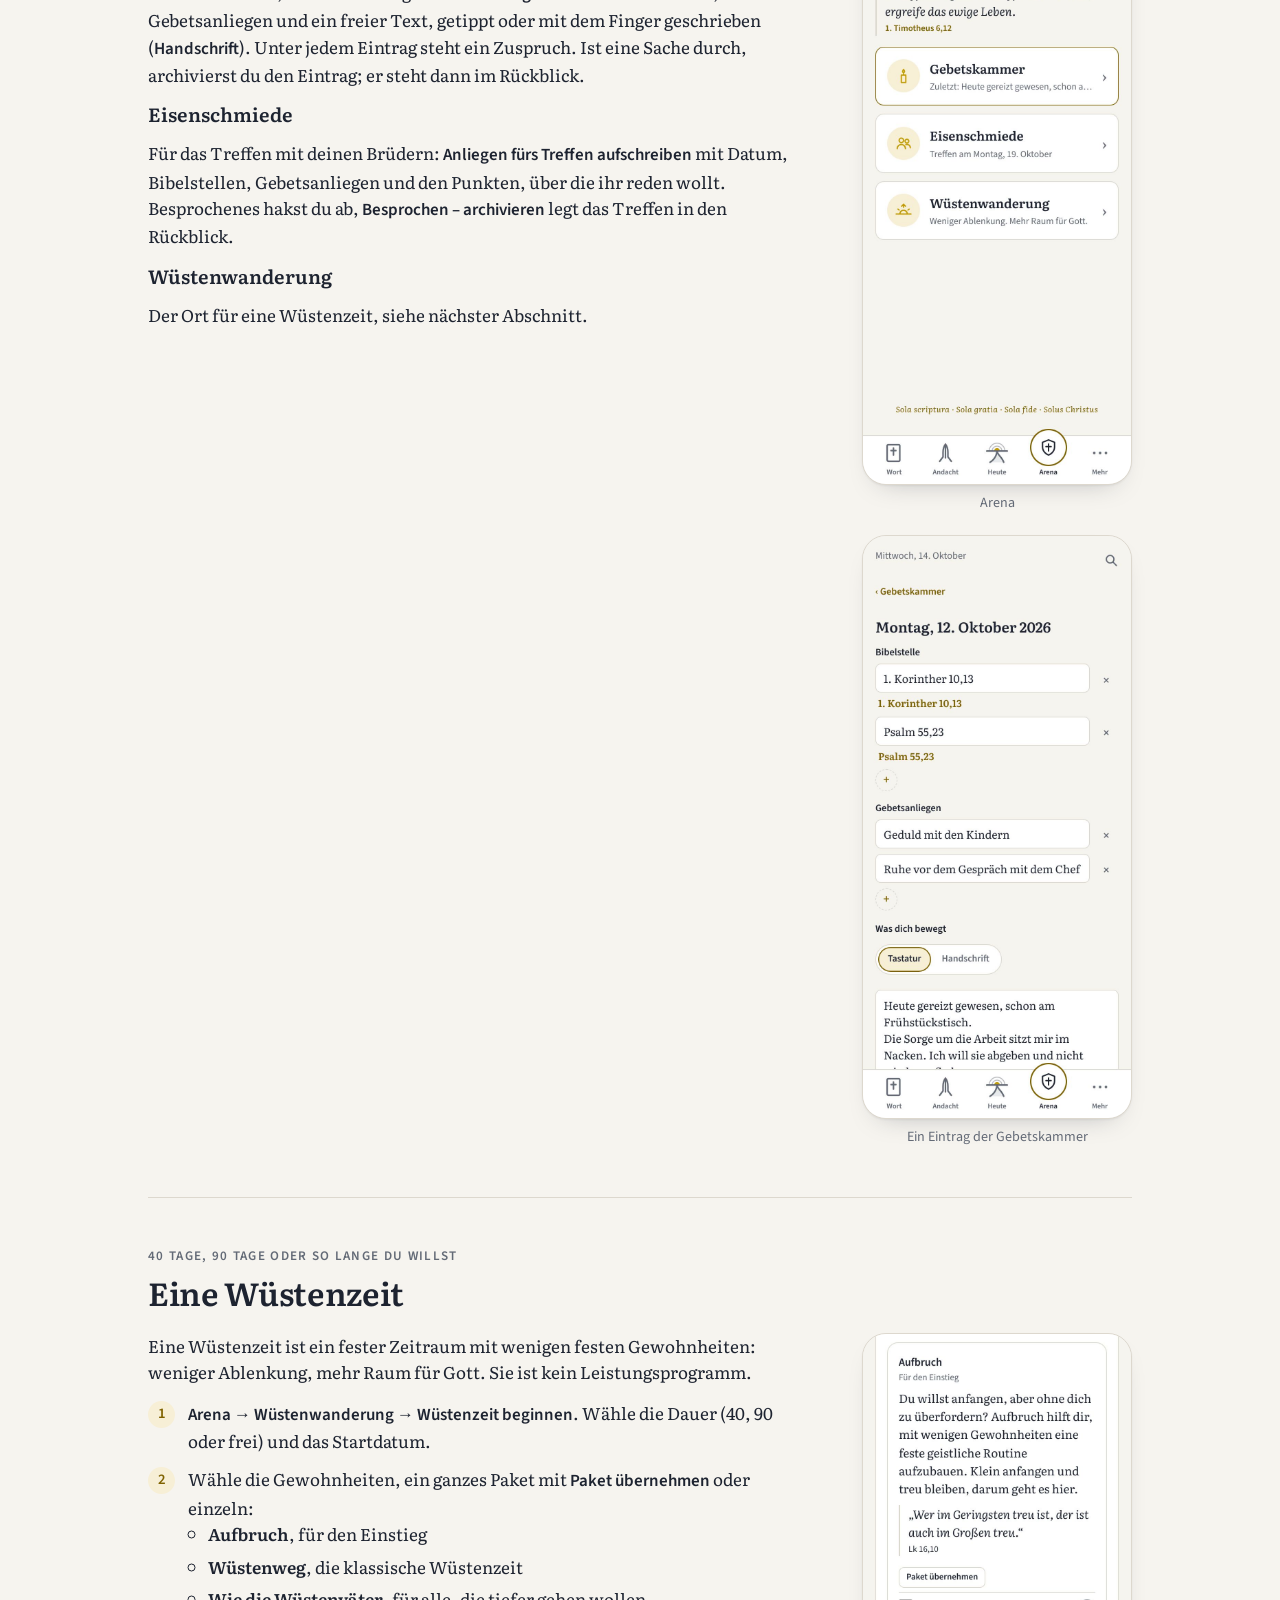
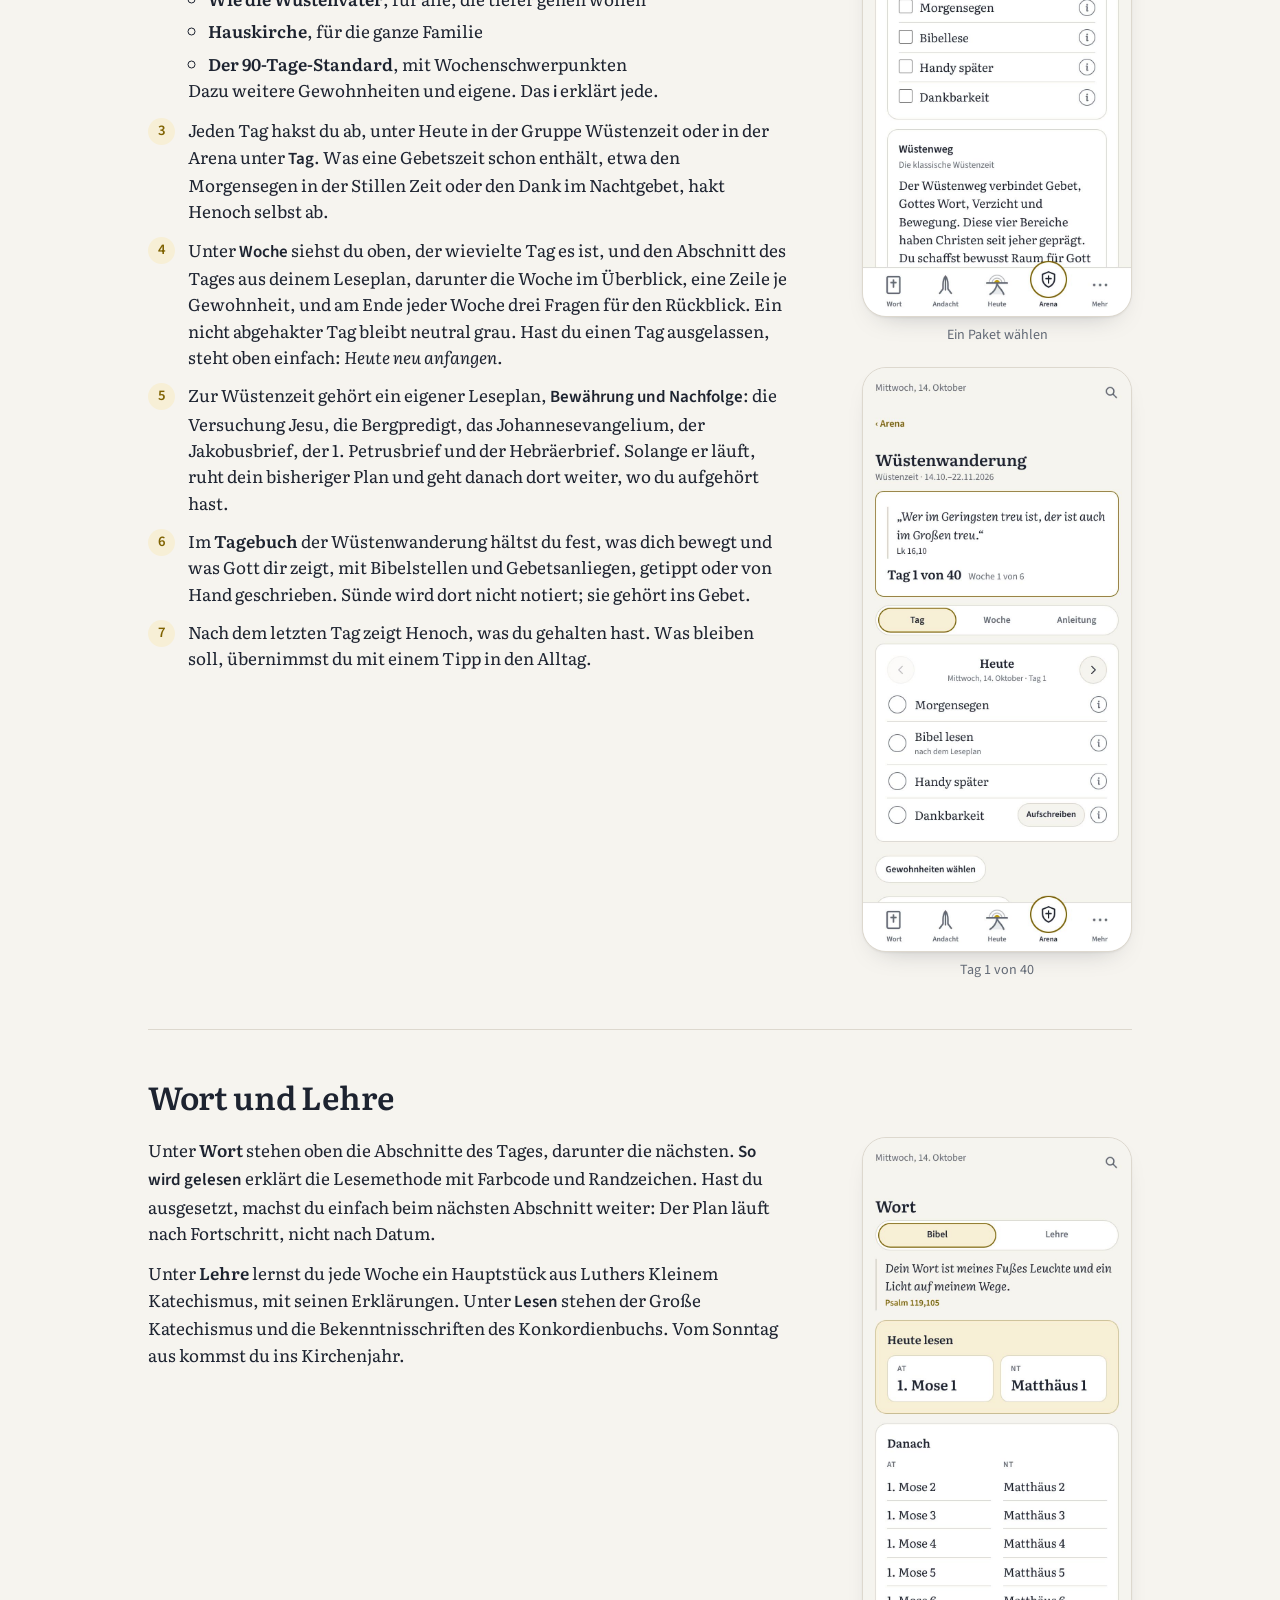
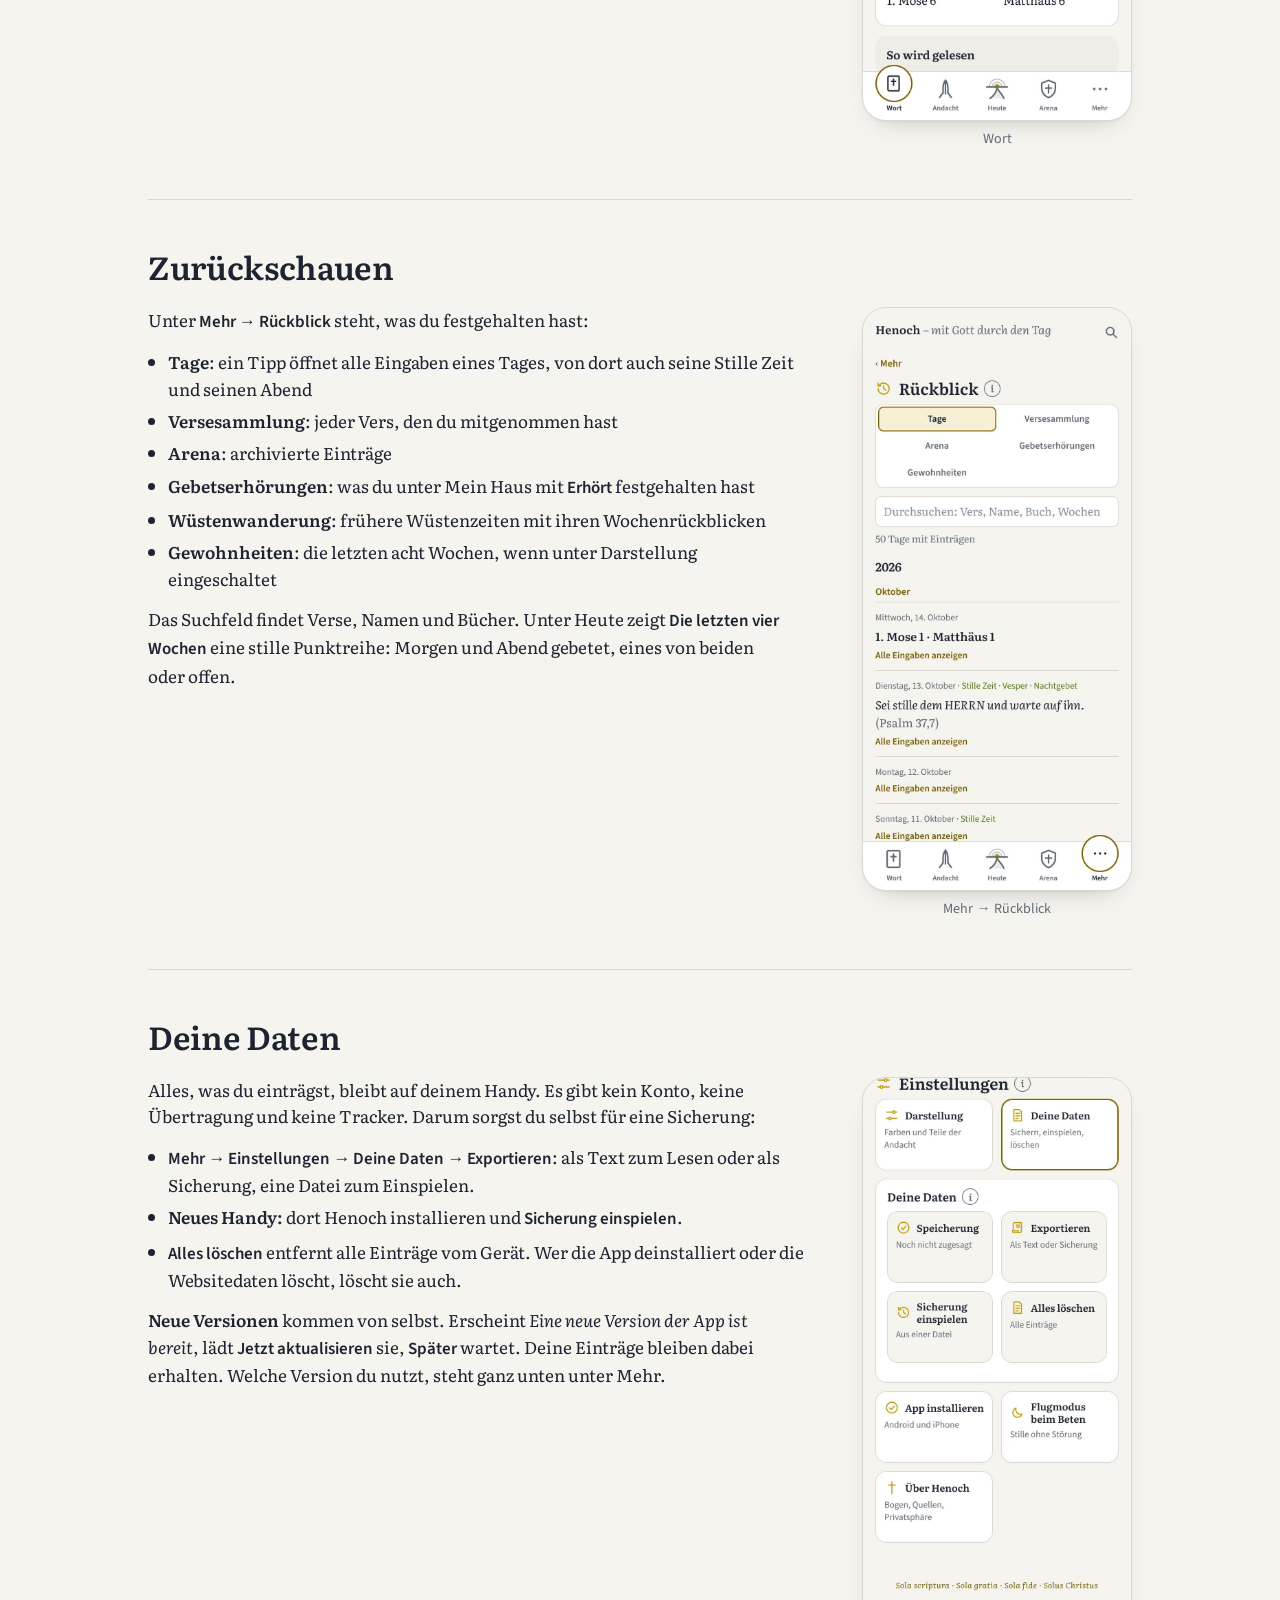
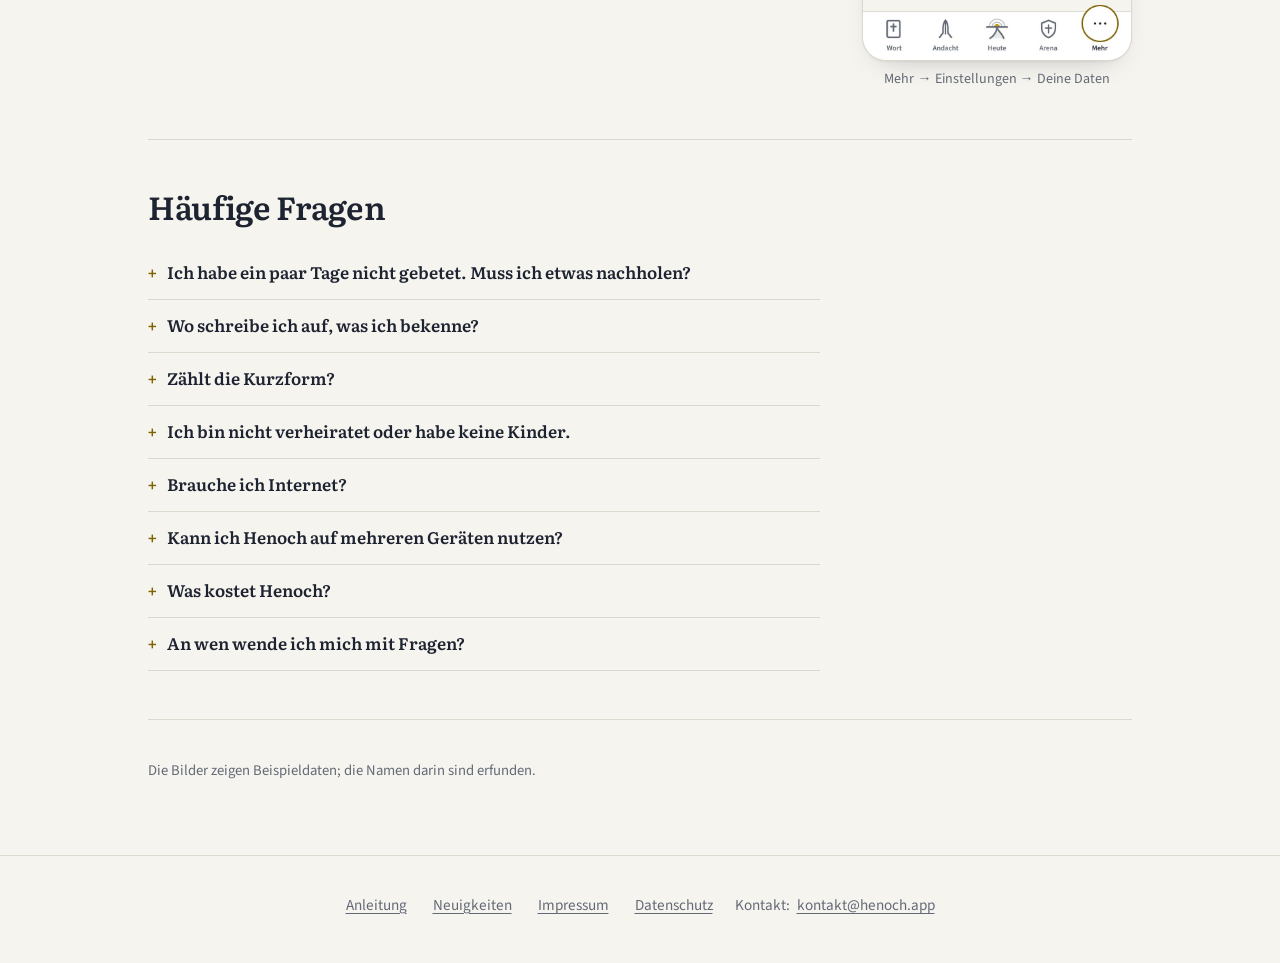
==== commit b12f811a: "Anleitung aktualisiert: Einrichtung, Lesepläne, Wüstenzeit, Katechismus; Versionsstand und Sitemap C" ====
--- a/anleitung/index.html
+++ b/anleitung/index.html
@@ -235,11 +235,12 @@
     <header><p class="time">Einmal, etwa zehn Minuten</p><h2 id="h-einrichten">Am ersten Tag einrichten</h2></header>
     <div class="row">
       <div class="text">
+        <p>Beim ersten Öffnen führt dich Henoch in wenigen Schritten zur ersten Stillen Zeit. Zuerst siehst du, wie der Tag beginnt: erst das Wort, dann das Gebet, zuletzt die Ausrichtung. Dann wählst du deinen Weg: den <strong>Alltag</strong> mit Stiller Zeit, Bibellese, Vesper und Nachtgebet oder die <strong>Wüstenwanderung</strong> für eine begrenzte Zeit; dafür legst du gleich Dauer, Beginn und Gewohnheiten fest. Jede Seite kannst du überspringen. Die Einrichtung findest du jederzeit wieder unter <span class="path">Mehr → Anleitung</span>.</p>
         <p>Henoch funktioniert sofort. Diese sechs Schritte machen die App zu deiner.</p>
         <ol class="steps">
           <li><strong>Dein Haus eintragen.</strong> Unter <span class="path">Mehr → Gebet → Mein Haus</span> trägst du deine Frau und deine Kinder mit Namen ein, die Kinder als Sohn oder Tochter, und für jeden ein Anliegen. Erst dann erscheinen die Gewohnheiten für die Familie, etwa Tischgebet und Kindersegen, und die Fürbitte am Morgen nennt sie mit Namen. Jeden Tag steht einer im Mittelpunkt: montags deine Frau, dienstags bis freitags je ein Kind, samstags eure Ehe, sonntags das ganze Haus.</li>
           <li><strong>Deine Zeiten festlegen.</strong> Unter <span class="path">Mehr → Zeiten</span> stehen Aufstehen, Stille Zeit, Vesper, Nachtgebet und Licht aus. Mit <span class="ui">Tage unterschiedlich</span> gibst du etwa dem Wochenende eigene Zeiten. Henoch schickt keine Erinnerungen; die Zeiten ordnen den Tag unter „Heute“.</li>
-          <li><strong>Den Leseplan wählen.</strong> Unter <span class="path">Wort → Leseplan einstellen</span>: <span class="ui">AT und NT</span> liest jeden Tag einen Abschnitt aus beiden Testamenten, mit <span class="ui">Eigener Plan</span> bestimmst du Buch, Kapitel und Kapitel am Tag selbst.</li>
+          <li><strong>Den Leseplan wählen.</strong> Unter <span class="path">Wort → Leseplan einstellen</span> stehen Pläne, in denen die Kapitel gleichmäßig auf Abschnitte verteilt sind: <span class="ui">Christus finden</span> für den Einstieg (Johannes, 1. Johannes, Römer, Galater, Epheser und 1. Petrus, auf Wunsch mit einem Psalm), <span class="ui">Mit Paulus unterwegs</span> (die Apostelgeschichte mit den Briefen an ihrem Ort, in 40, 60 oder einer eigenen Zahl von Tagen) und <span class="ui">Die Bibel in einem Jahr</span>. <span class="ui">AT und NT</span> liest jeden Tag einen Abschnitt aus beiden Testamenten, mit <span class="ui">Eigener Plan</span> bestimmst du Buch, Kapitel und Kapitel am Tag selbst.</li>
           <li><strong>Deine Gewohnheiten auswählen.</strong> Unter <span class="path">Mehr → Gewohnheiten</span> schaltest du Vorlagen ein oder aus. Mit dem Stern hältst du eine Gewohnheit „Im Blick“. Unter <span class="ui">Eigene anlegen</span> kommen eigene dazu: täglich, wöchentlich (auch mehrmals in der Woche) oder monatlich.</li>
           <li><strong>Die Darstellung anpassen.</strong> Unter <span class="path">Mehr → Einstellungen → Darstellung</span>: das Farbschema (System, Hell, Dunkel) und welche Teile du nutzt, also „Am Bett“, Nachtgebet, Wochenrückblick, geistliche Waffenrüstung, Sonntagsruhe und Wüstenzeit.</li>
           <li><strong>Die Speicherung zusagen lassen.</strong> Unter <span class="path">Mehr → Einstellungen → Deine Daten</span> tippst du auf <span class="ui">Speicherung</span>. Dann verspricht der Browser, deine Einträge nicht von selbst zu löschen.</li>
@@ -449,7 +450,9 @@
             </ul>
             Dazu weitere Gewohnheiten und eigene. Das <span class="ui">i</span> erklärt jede.</li>
           <li>Jeden Tag hakst du ab, unter Heute in der Gruppe Wüstenzeit oder in der Arena unter <span class="ui">Tag</span>. Was eine Gebetszeit schon enthält, etwa den Morgensegen in der Stillen Zeit oder den Dank im Nachtgebet, hakt Henoch selbst ab.</li>
-          <li>Unter <span class="ui">Woche</span> siehst du die Woche im Überblick und am Ende jeder Woche drei Fragen für den Rückblick. Hast du einen Tag ausgelassen, steht oben einfach: <em>Heute neu anfangen.</em></li>
+          <li>Unter <span class="ui">Woche</span> siehst du oben, der wievielte Tag es ist, und den Abschnitt des Tages aus deinem Leseplan, darunter die Woche im Überblick, eine Zeile je Gewohnheit, und am Ende jeder Woche drei Fragen für den Rückblick. Ein nicht abgehakter Tag bleibt neutral grau. Hast du einen Tag ausgelassen, steht oben einfach: <em>Heute neu anfangen.</em></li>
+          <li>Zur Wüstenzeit gehört ein eigener Leseplan, <span class="ui">Bewährung und Nachfolge</span>: die Versuchung Jesu, die Bergpredigt, das Johannesevangelium, der Jakobusbrief, der 1. Petrusbrief und der Hebräerbrief. Solange er läuft, ruht dein bisheriger Plan und geht danach dort weiter, wo du aufgehört hast.</li>
+          <li>Im <strong>Tagebuch</strong> der Wüstenwanderung hältst du fest, was dich bewegt und was Gott dir zeigt, mit Bibelstellen und Gebetsanliegen, getippt oder von Hand geschrieben. Sünde wird dort nicht notiert; sie gehört ins Gebet.</li>
           <li>Nach dem letzten Tag zeigt Henoch, was du gehalten hast. Was bleiben soll, übernimmst du mit einem Tipp in den Alltag.</li>
         </ol>
       </div>
@@ -471,7 +474,7 @@
     <div class="row">
       <div class="text">
         <p>Unter <strong>Wort</strong> stehen oben die Abschnitte des Tages, darunter die nächsten. <span class="ui">So wird gelesen</span> erklärt die Lesemethode mit Farbcode und Randzeichen. Hast du ausgesetzt, machst du einfach beim nächsten Abschnitt weiter: Der Plan läuft nach Fortschritt, nicht nach Datum.</p>
-        <p>Unter <strong>Lehre</strong> lernst du jede Woche ein Hauptstück aus Luthers Kleinem Katechismus. Unter <span class="ui">Lesen</span> stehen der Große Katechismus und die Bekenntnisschriften des Konkordienbuchs. Vom Sonntag aus kommst du ins Kirchenjahr.</p>
+        <p>Unter <strong>Lehre</strong> lernst du jede Woche ein Hauptstück aus Luthers Kleinem Katechismus, mit seinen Erklärungen. Unter <span class="ui">Lesen</span> stehen der Große Katechismus und die Bekenntnisschriften des Konkordienbuchs. Vom Sonntag aus kommst du ins Kirchenjahr.</p>
       </div>
       <figure class="shot">
         <img src="img/09-wort.jpg" width="780" height="1688" loading="lazy" alt="Wort: Heute lesen und Danach mit den nächsten Abschnitten aus Altem und Neuem Testament.">
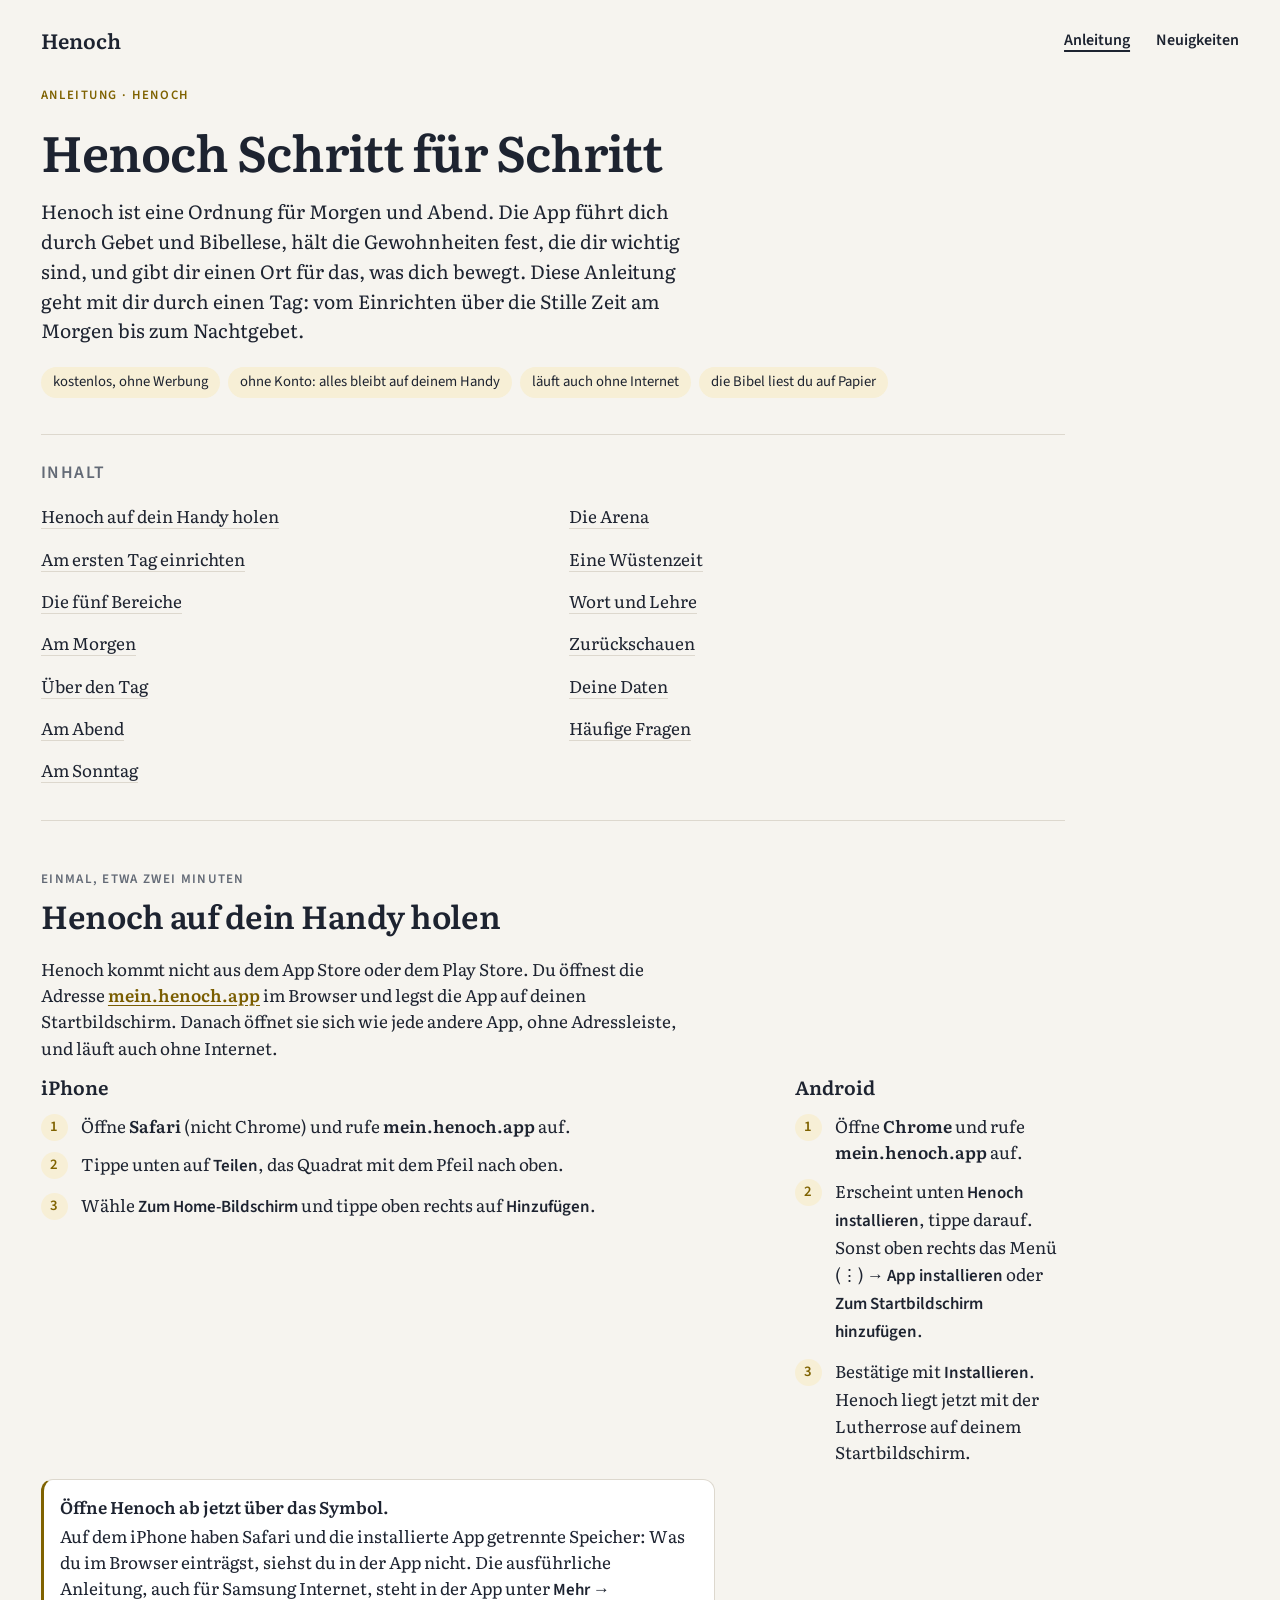
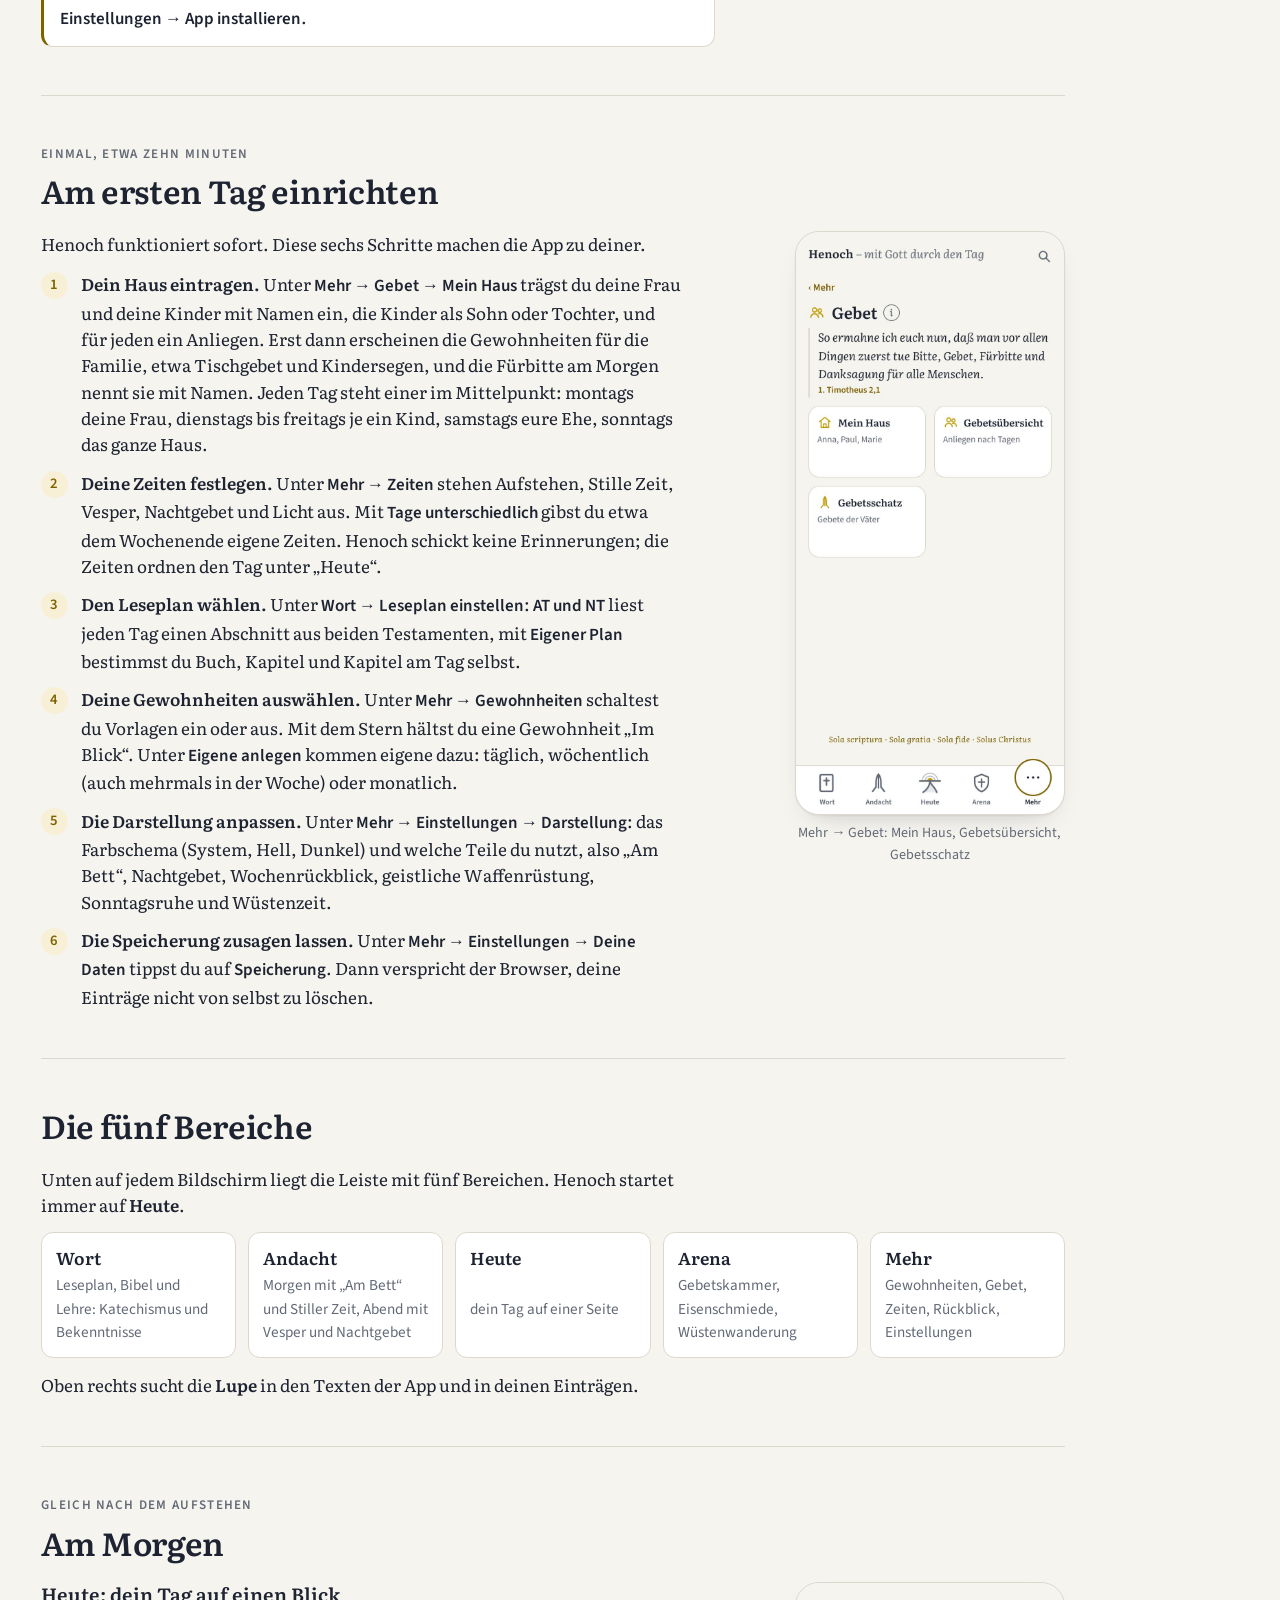
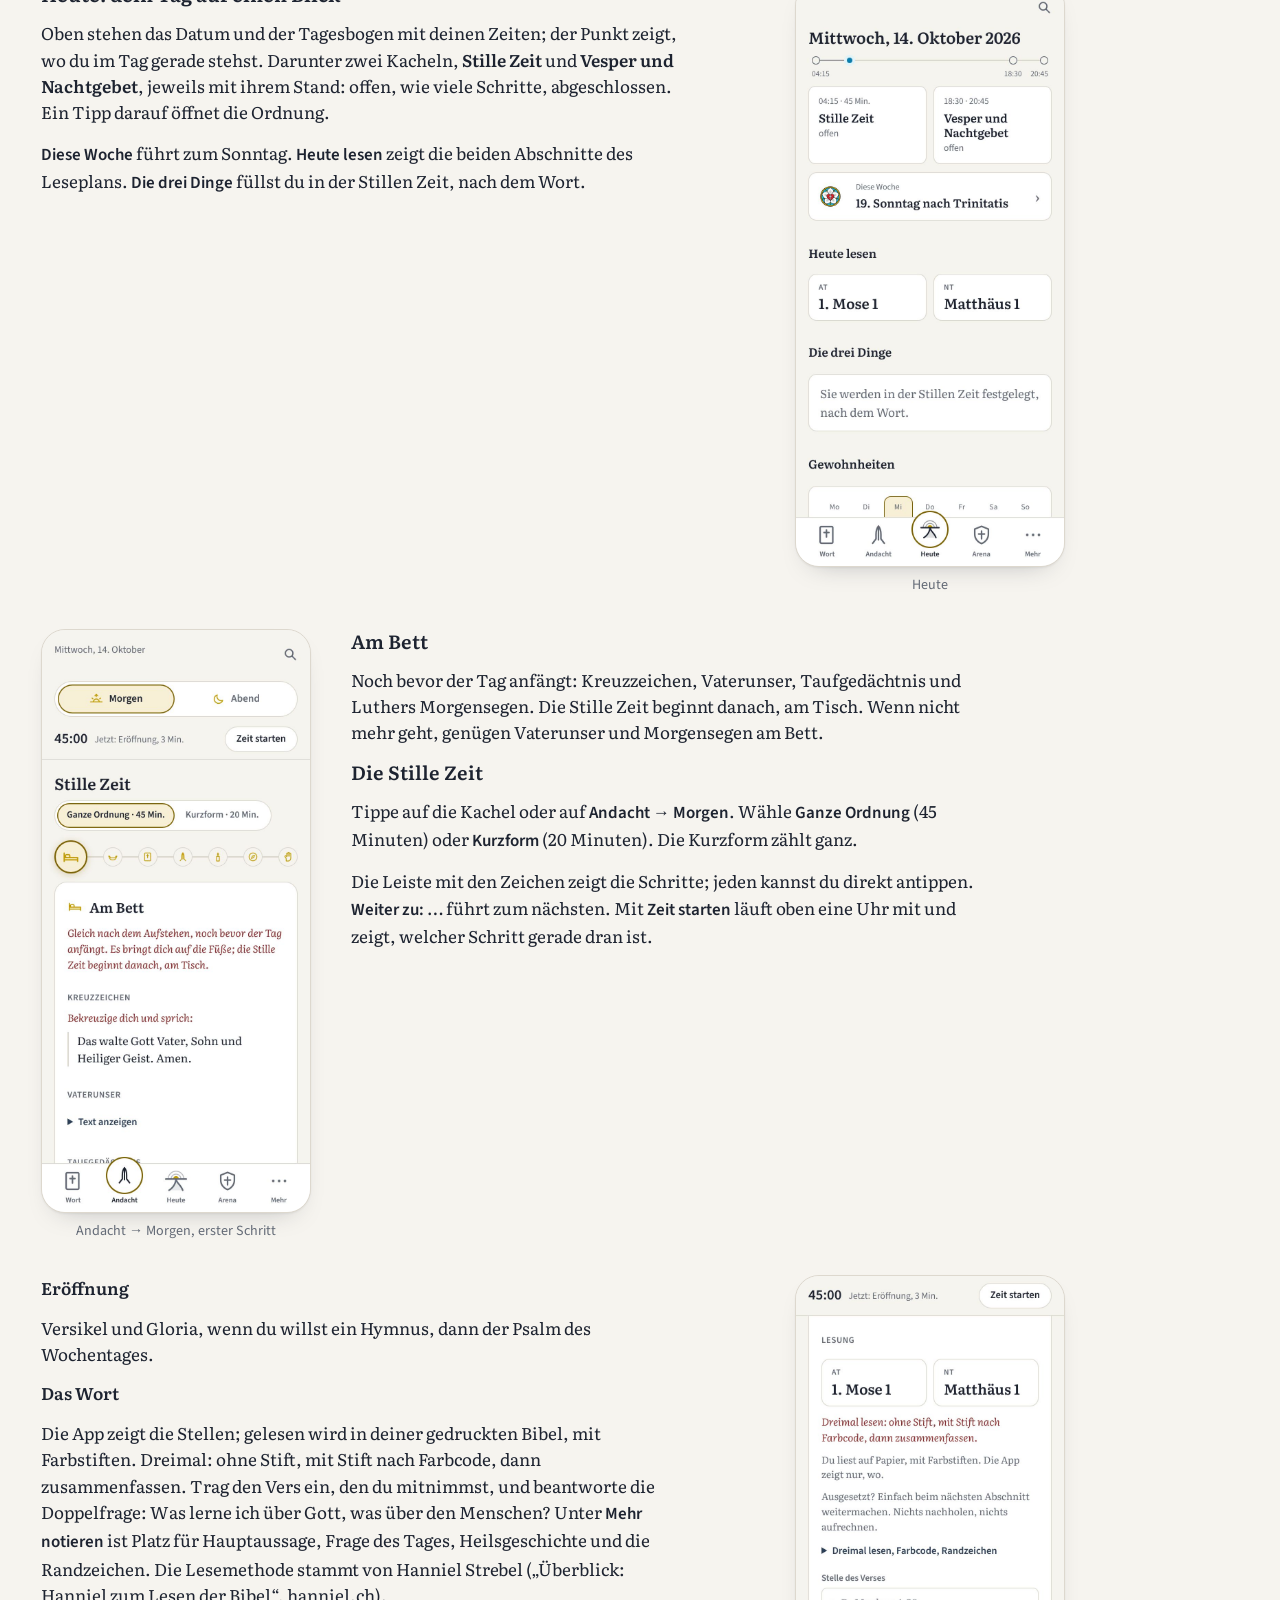
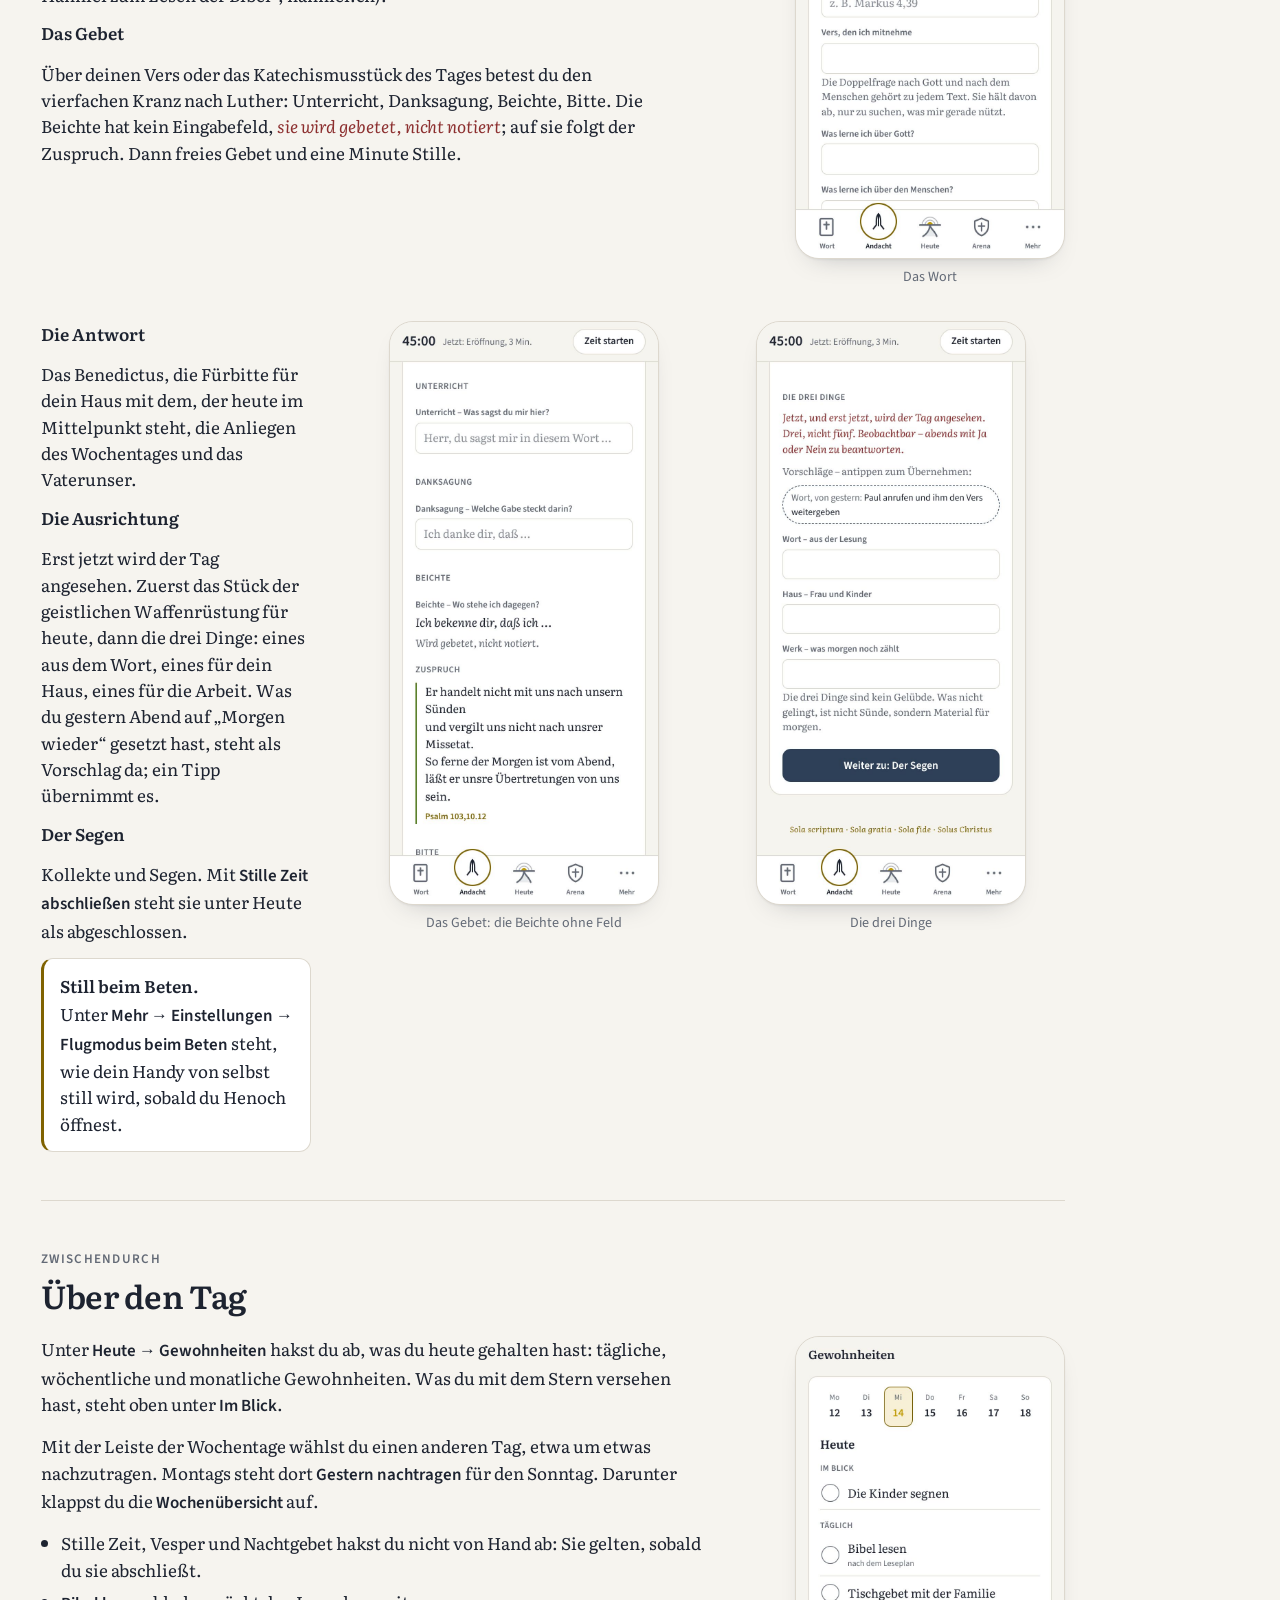
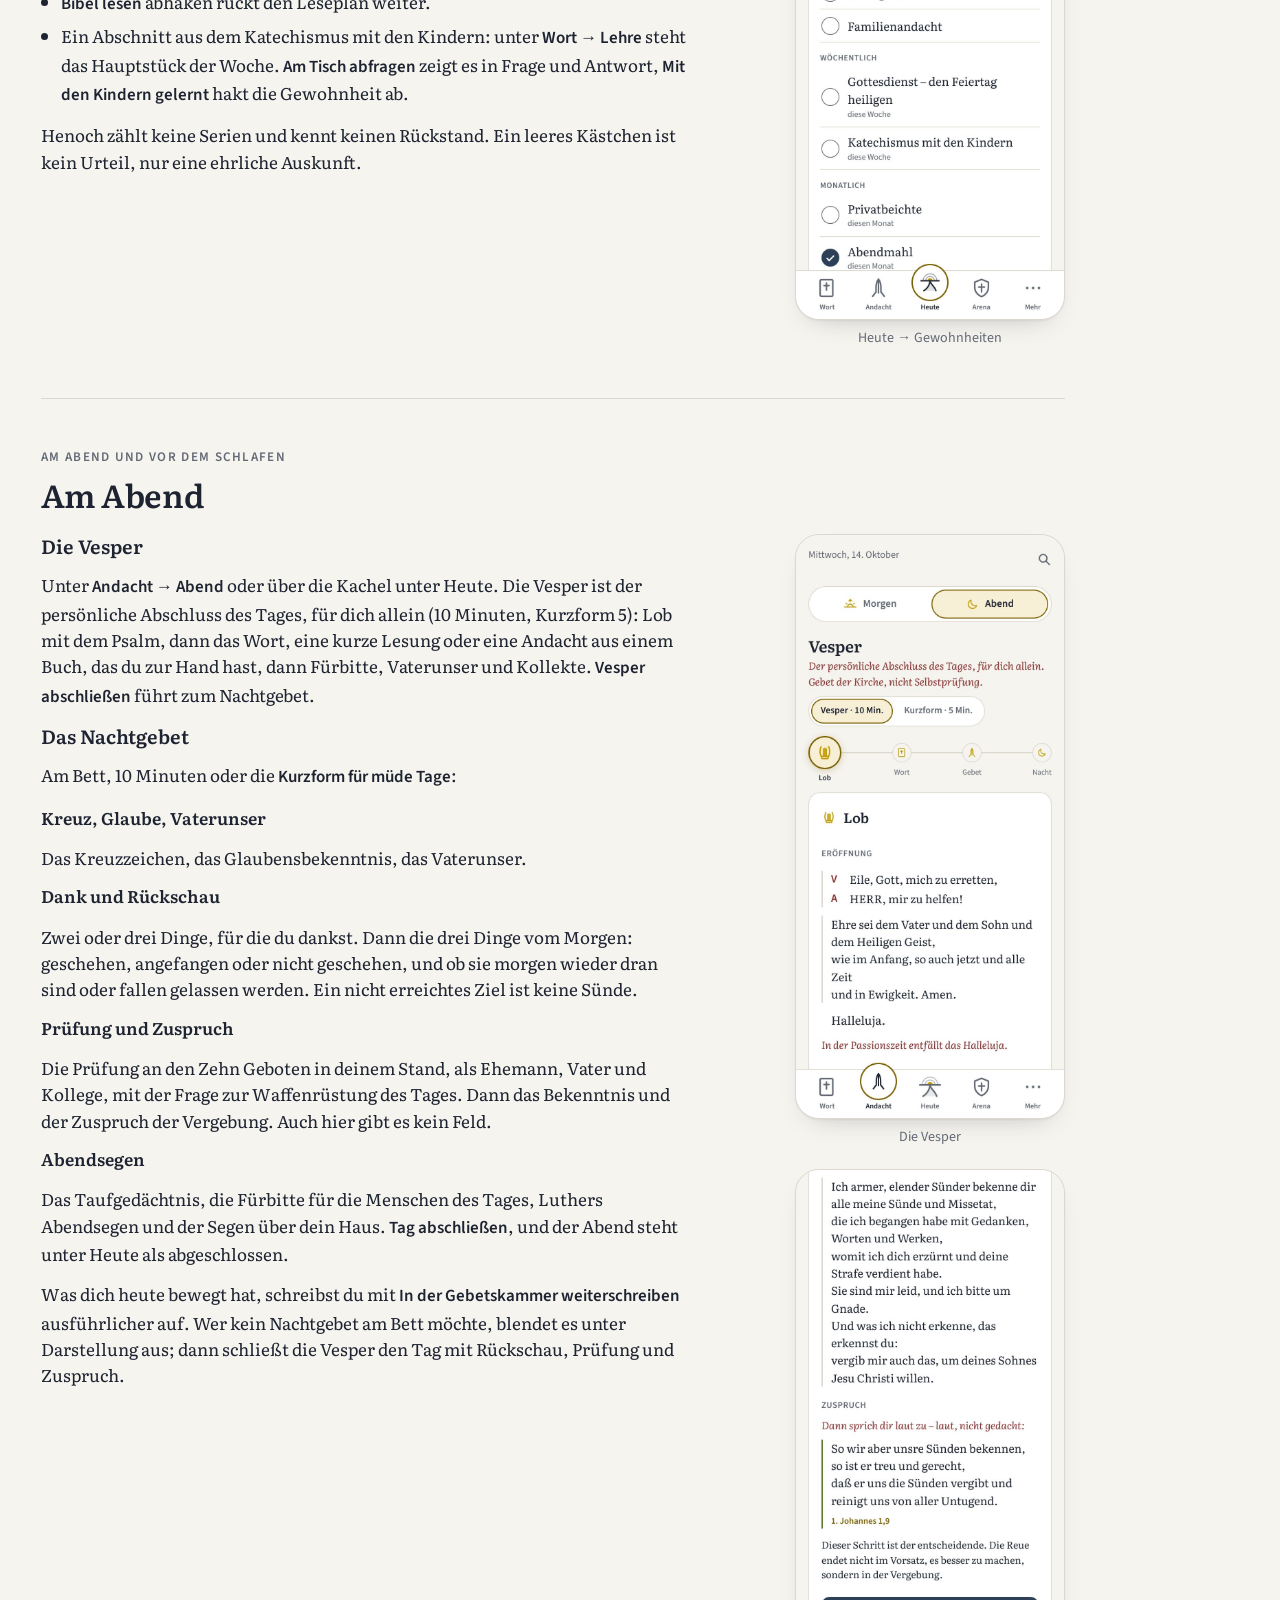
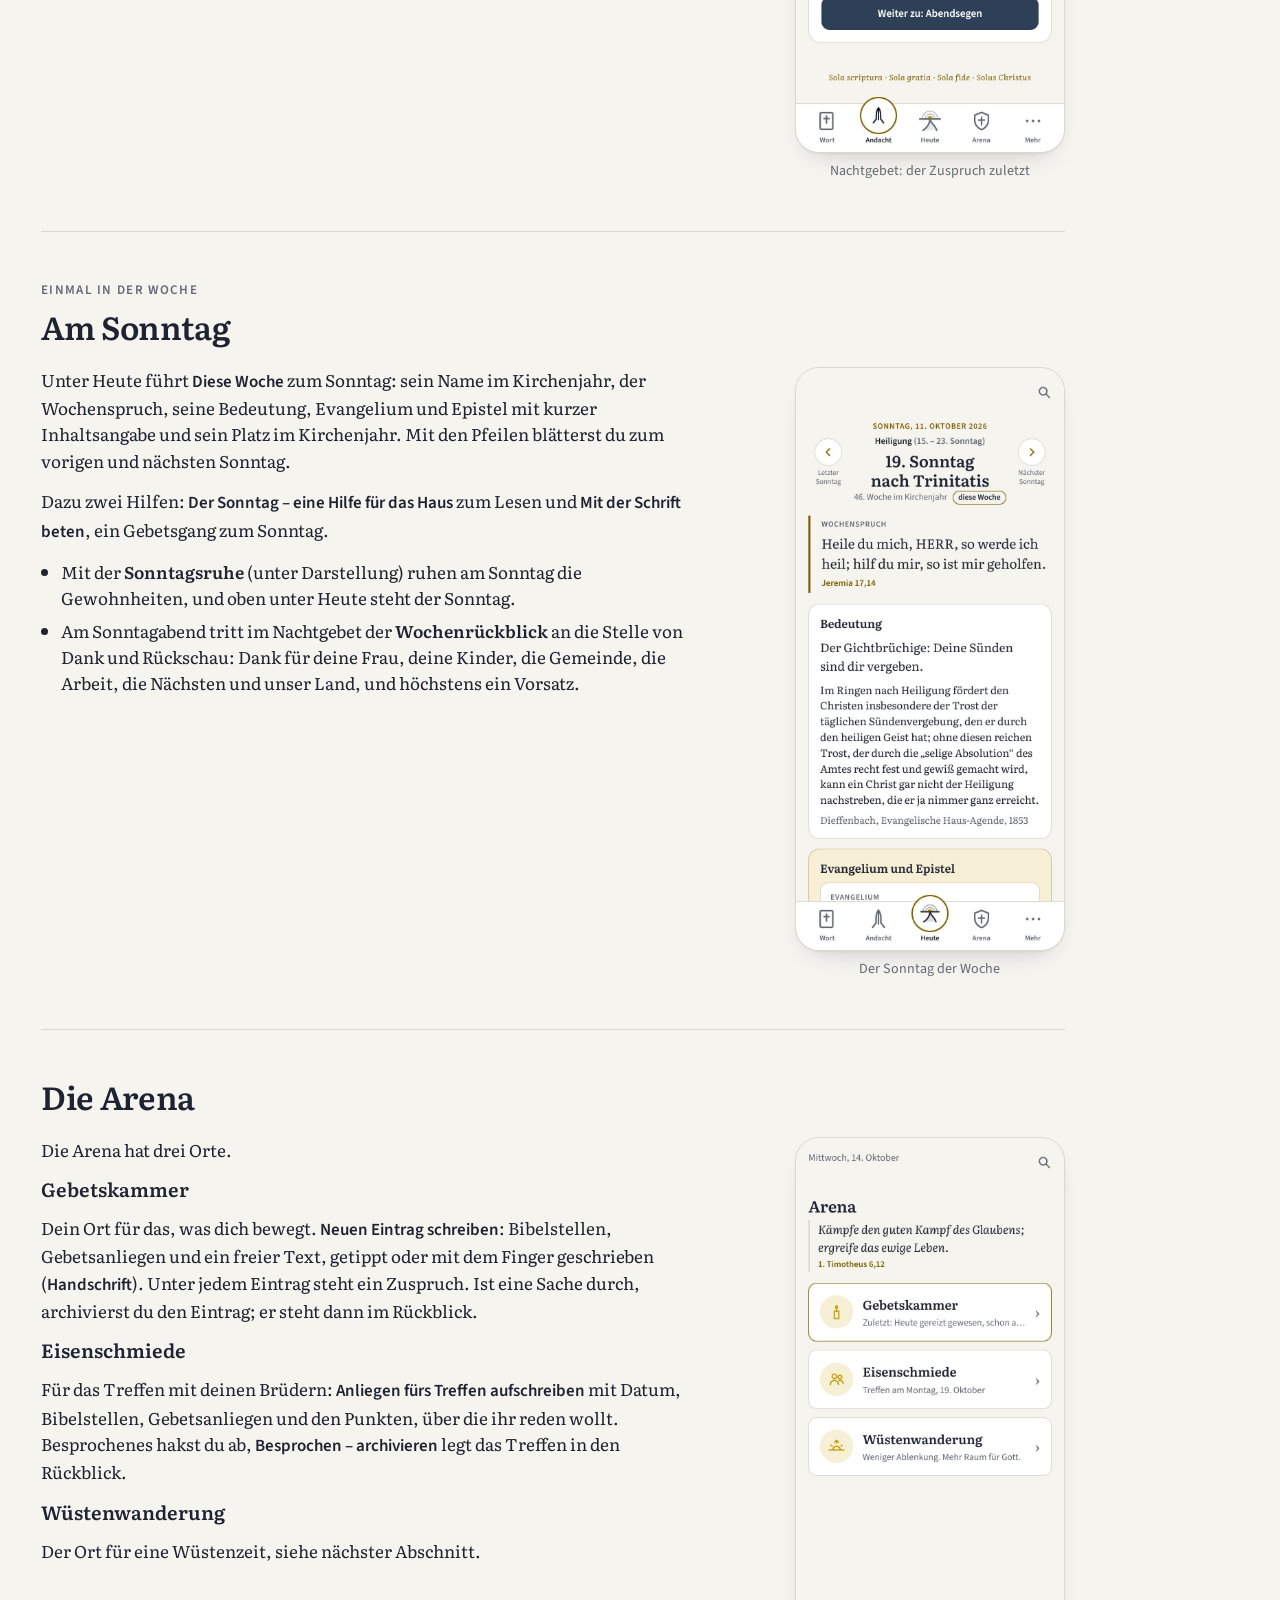
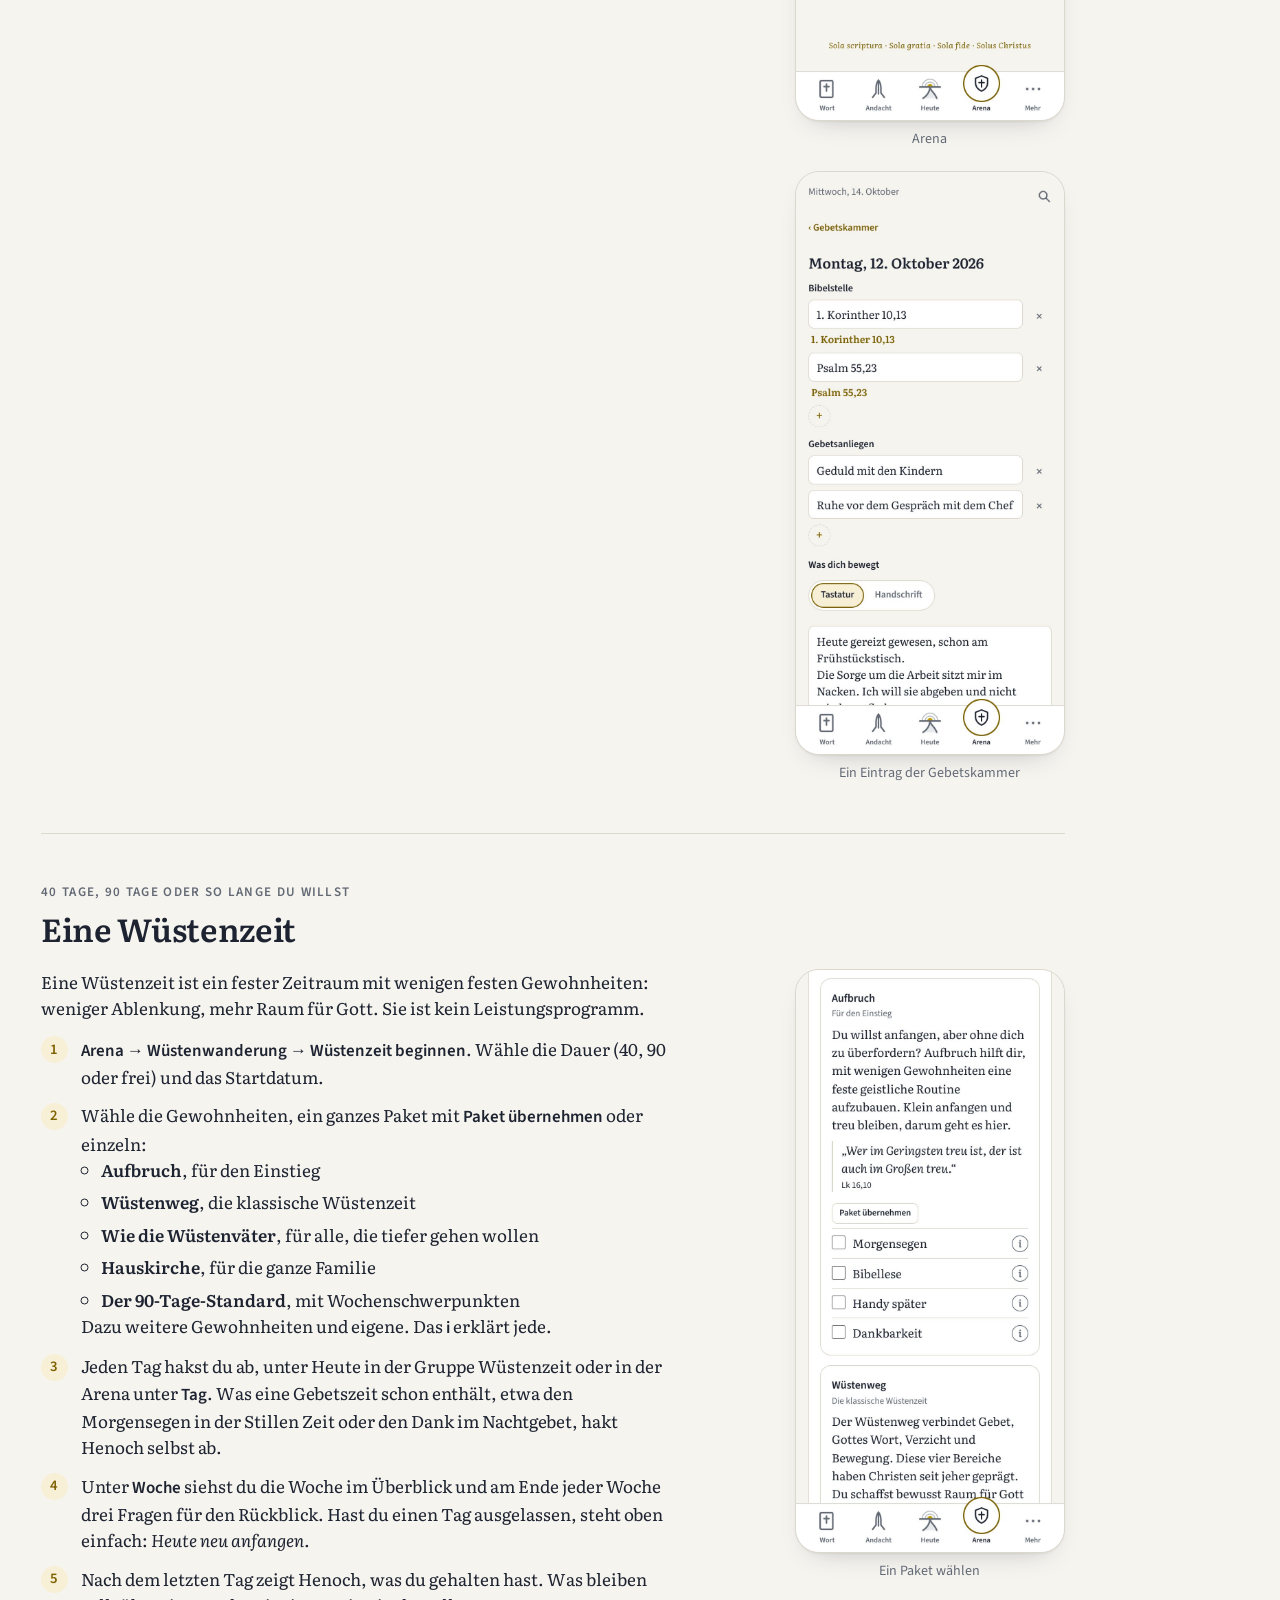
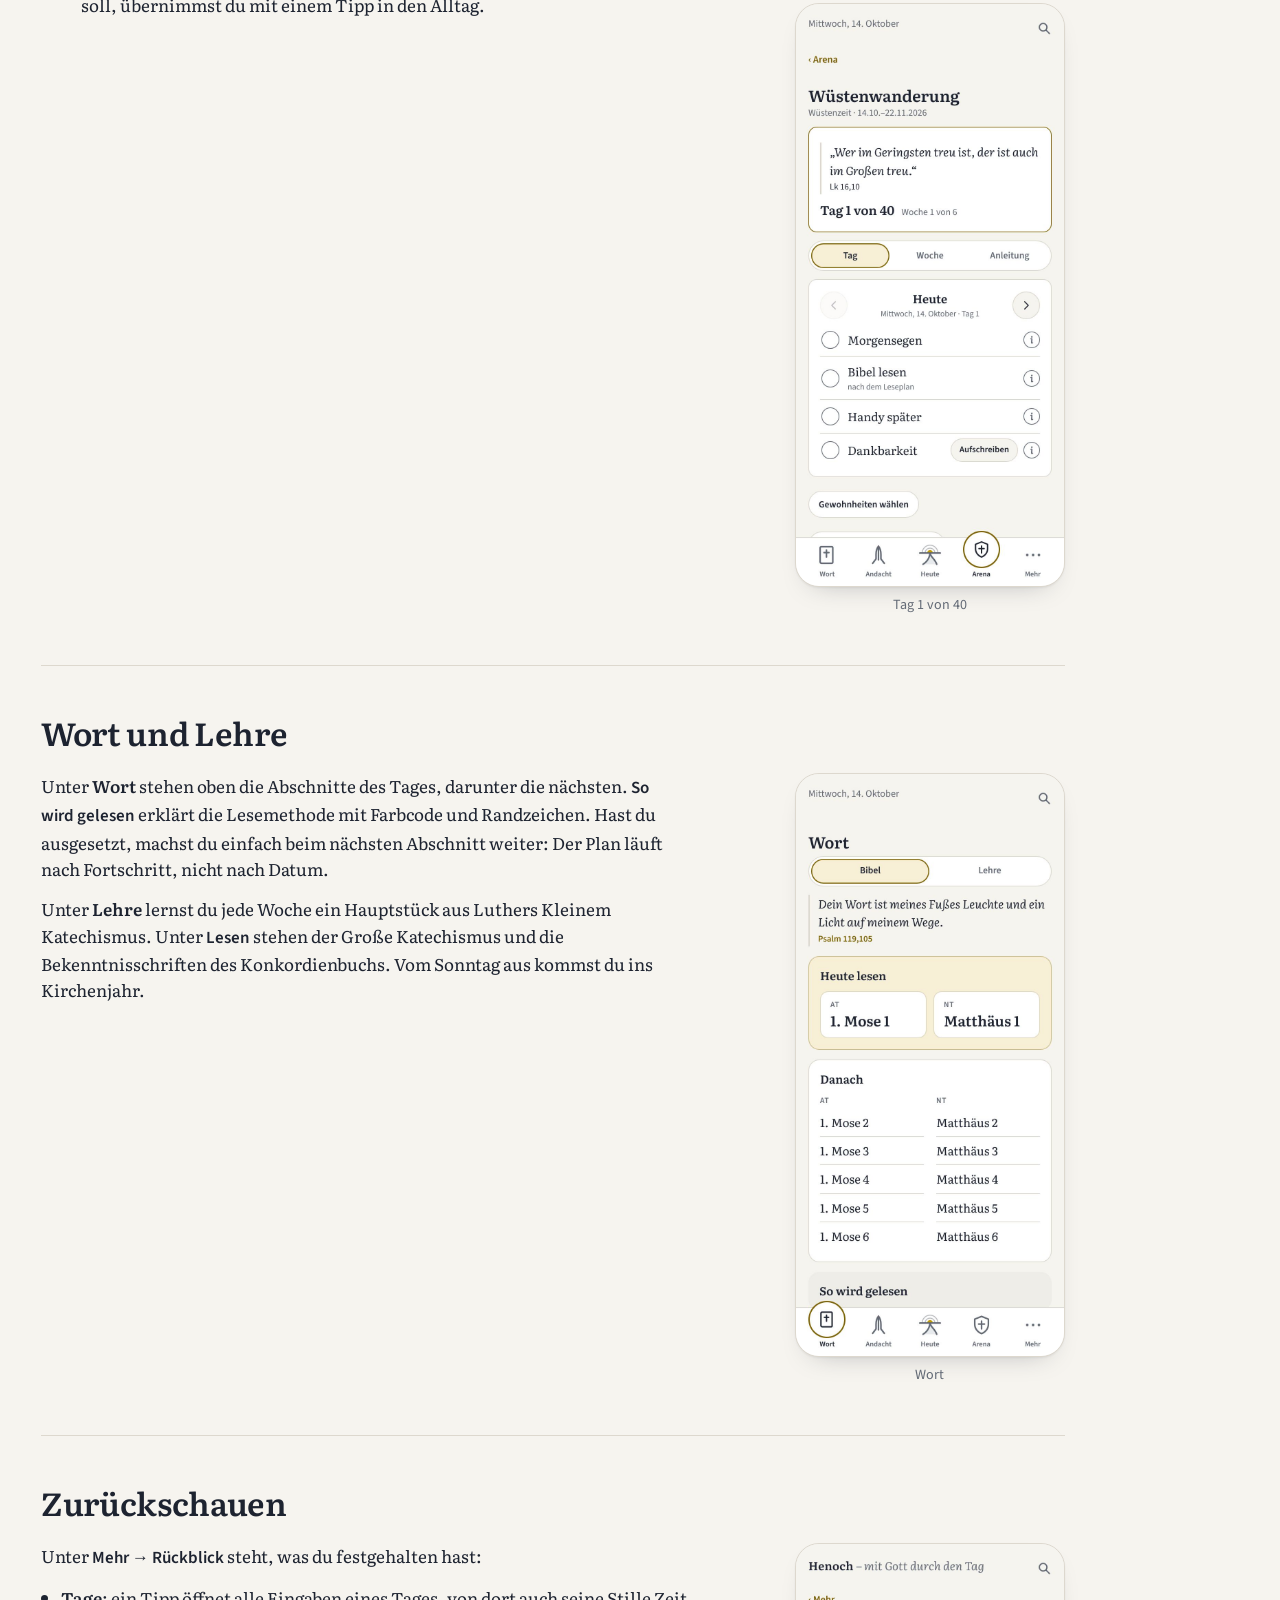
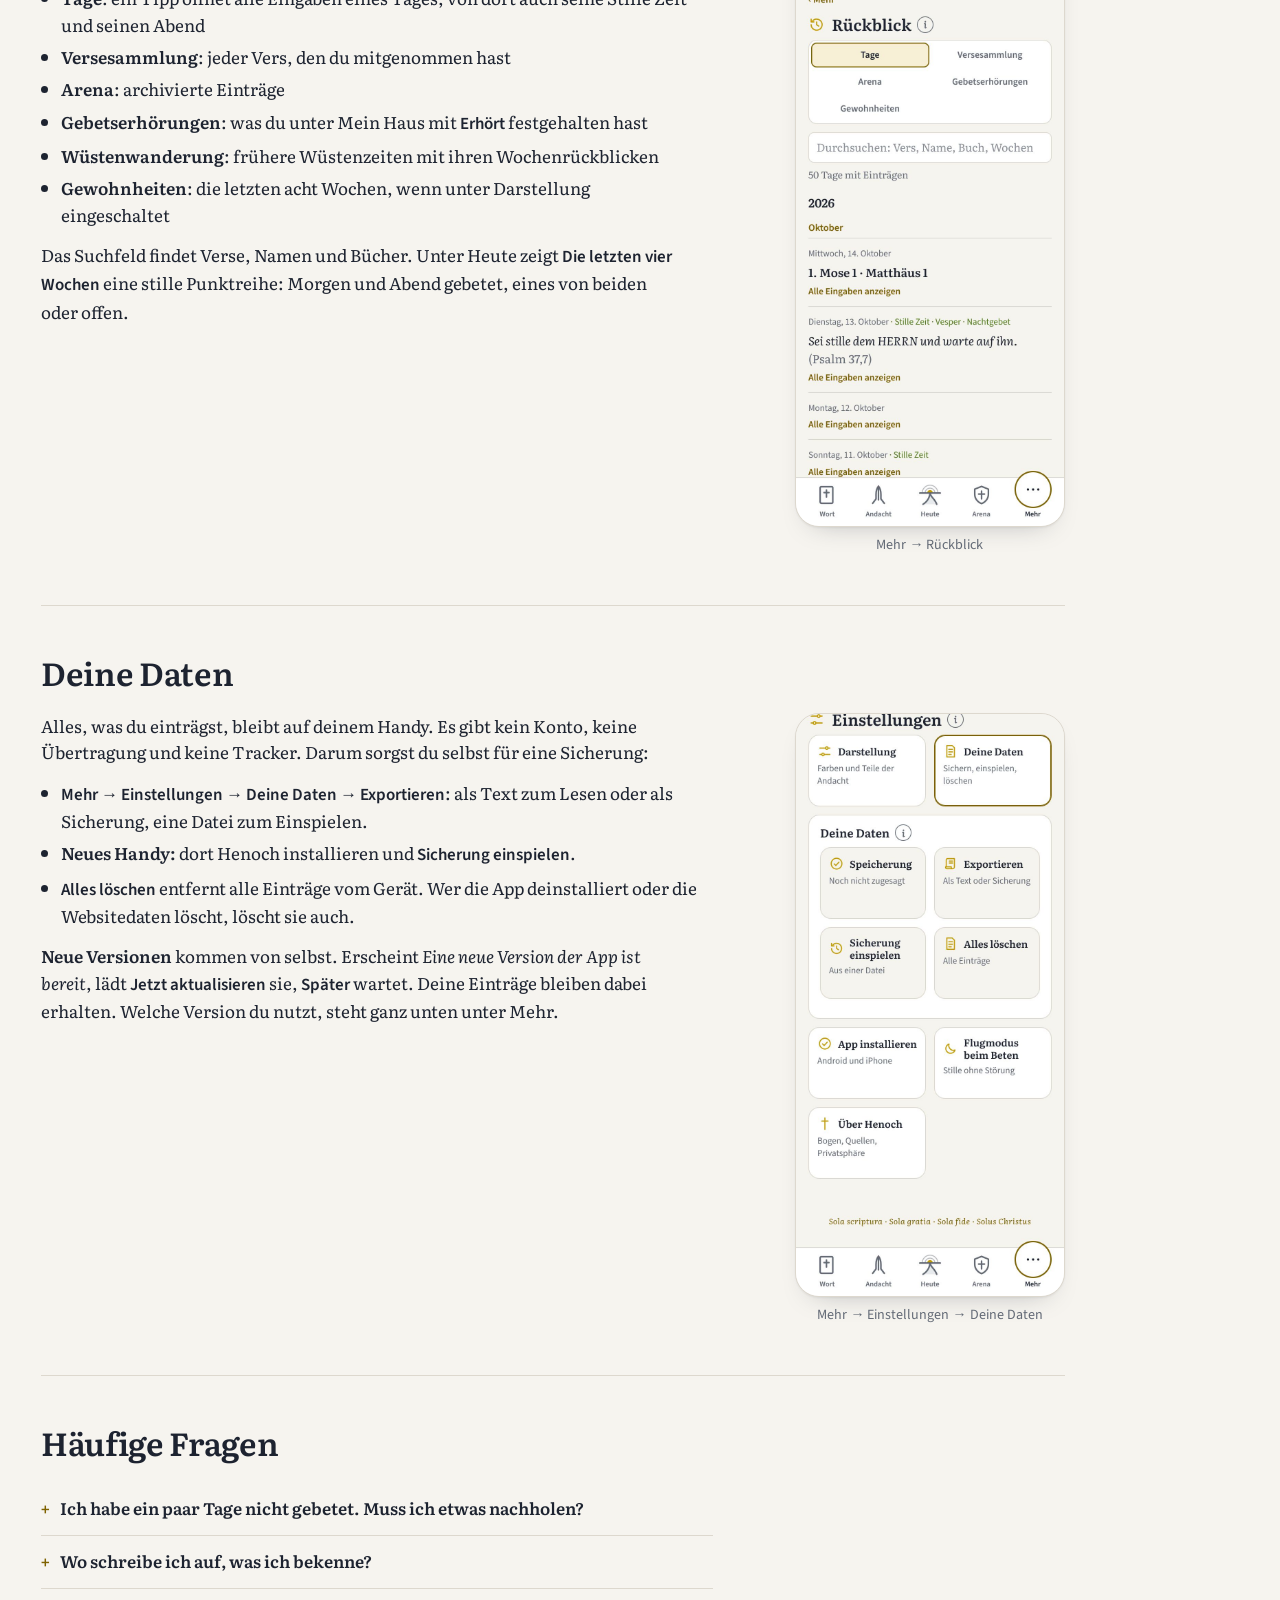
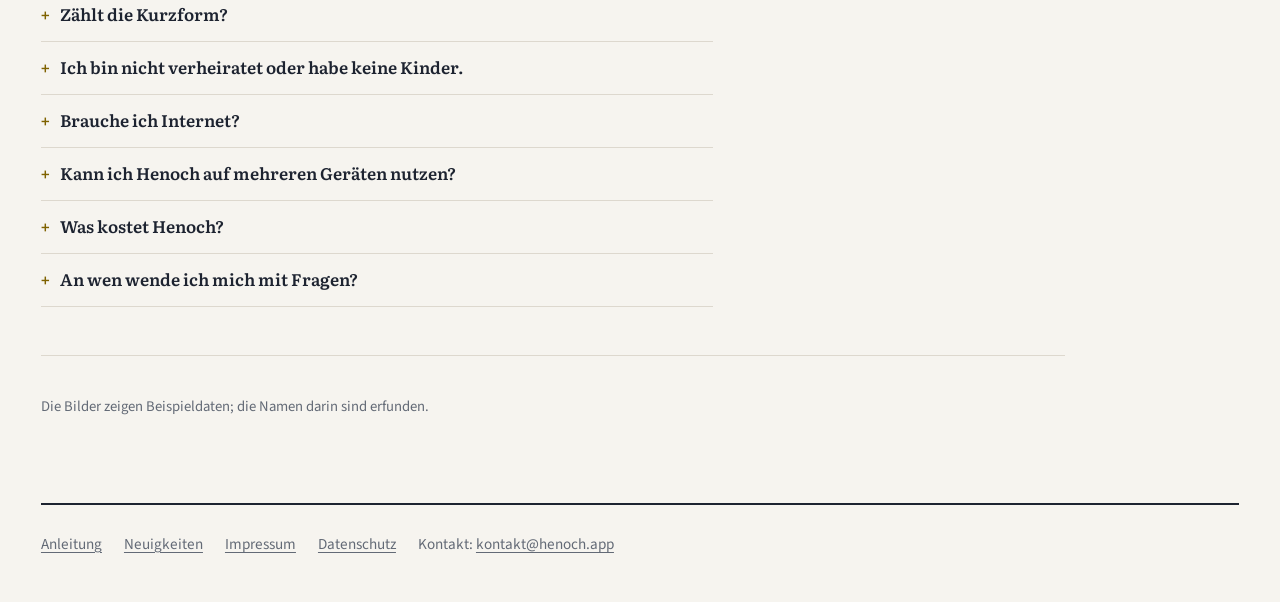
==== commit ccb0925f: "Unterseiten an die Startseite angeglichen: Kopf, linke Kante, Horizont über dem Fuß Co-Authored-By: " ====
--- a/anleitung/index.html
+++ b/anleitung/index.html
@@ -72,7 +72,8 @@
   -webkit-text-size-adjust: 100%;
 }
 @media (max-width: 480px) { body { font-size: 1.03rem; } }
-.page { max-width: 64rem; margin: 0 auto; padding-inline: 20px; padding-block: 24px 72px; }
+.page { max-width: var(--max); margin: 0 auto; padding-inline: max(var(--pad), env(safe-area-inset-left, 0px)) max(var(--pad), env(safe-area-inset-right, 0px)); padding-block: 28px 84px; }
+.page > * { max-width: 64rem; }
 h1, h2, h3 { font-family: var(--serif); font-weight: 600; text-wrap: balance; margin: 0; }
 h1 { font-size: clamp(2.1rem, 6vw, 3.1rem); line-height: 1.1; letter-spacing: -0.02em; }
 h2 { font-size: clamp(1.55rem, 4vw, 2rem); line-height: 1.15; letter-spacing: -0.01em; }
@@ -153,24 +154,34 @@
 details.faq[open] summary::before { content: '–'; }
 details.faq p { margin-top: 8px; padding-left: calc(1ch + 10px); }
 
-/* Head and foot as on the other pages of henoch.app (style.css) */
-.page-head { padding: calc(28px + env(safe-area-inset-top)) 0 8px; }
-.page-head-in { max-width: 64rem; margin: 0 auto; padding-inline: 20px; }
-.page-head a { display: inline-block; padding: 10px 12px; margin: -10px -12px; font: 600 1.0625rem/1.55 var(--sans); color: var(--ink); text-decoration: none; }
-@media (max-width: 480px) { .page-head a { font-size: 1.03rem; } }
-footer { padding: 28px 0 calc(36px + env(safe-area-inset-bottom)); border-top: 1px solid var(--rule); font-family: var(--sans); font-size: 0.95rem; color: var(--muted); }
-footer .wrap { max-width: 640px; margin: 0 auto; padding: 0 max(18px, env(safe-area-inset-right)) 0 max(18px, env(safe-area-inset-left)); }
-footer ul { display: flex; flex-wrap: wrap; justify-content: center; gap: 0 18px; margin: 0; padding: 0; list-style: none; }
+/* Rahmen aller Seiten: derselbe Kopf, dieselbe linke Kante, derselbe Fuß (auch in anleitung/index.html eingebettet) */
+:root { --max: 1280px; --pad: clamp(18px, 3.2vw, 44px); }
+.w { max-width: var(--max); margin: 0 auto; padding-left: max(var(--pad), env(safe-area-inset-left, 0px)); padding-right: max(var(--pad), env(safe-area-inset-right, 0px)); }
+.bar { display: flex; align-items: center; justify-content: space-between; gap: 24px; padding: calc(22px + env(safe-area-inset-top, 0px)) 0 0; }
+.brand { font-family: var(--serif); font-size: 1.3rem; font-weight: 600; color: var(--ink); text-decoration: none; }
+.bar-r { display: flex; gap: 26px; }
+.bar-r a { font: 600 1rem/1 var(--sans); color: var(--ink); text-decoration: none; padding: 10px 0; }
+.bar-r a:hover, .bar-r a[aria-current] { text-decoration: underline; text-underline-offset: 5px; }
+.bar-r a[aria-current] { text-decoration-color: var(--sun); text-decoration-thickness: 2px; }
+footer { padding: 0 0 calc(36px + env(safe-area-inset-bottom)); border-top: 0; font-family: var(--sans); font-size: 0.95rem; color: var(--muted); }
+footer .wrap { max-width: var(--max); margin: 0 auto; padding: 0 max(var(--pad), env(safe-area-inset-right, 0px)) 0 max(var(--pad), env(safe-area-inset-left, 0px)); }
+footer ul { display: flex; flex-wrap: wrap; justify-content: flex-start; gap: 0 18px; margin: 0; padding: 18px 0 0; list-style: none; border-top: 1px solid var(--rule); }
 footer li { max-width: none; }
-footer a { display: inline-block; padding: 10px 4px; color: inherit; }
+footer a { display: inline-block; padding: 10px 4px 10px 0; color: inherit; }
+/* Unterseiten: Horizontlinie mit der Sonne über dem Fuß */
+.seite footer ul { position: relative; border-top: 2px solid var(--ink); }
+.seite footer ul::before { content: ""; position: absolute; right: 8%; bottom: 100%; margin-bottom: 2px; width: 84px; height: 42px; border-radius: 84px 84px 0 0; background: var(--sun); }
 .hint { margin: 40px 0 0; font-family: var(--sans); color: var(--muted); font-size: 0.92rem; }
 @media (prefers-reduced-motion: no-preference) { html { scroll-behavior: smooth; } }
 </style>
 </head>
-<body>
-
-<header class="page-head">
-  <div class="page-head-in"><a href="../">← Henoch</a></div>
+<body class="seite">
+
+<header class="w">
+  <nav class="bar" aria-label="Hauptmenü">
+    <a class="brand" href="../">Henoch</a>
+    <span class="bar-r"><a href="../anleitung/" aria-current="page">Anleitung</a><a href="../neuigkeiten/">Neuigkeiten</a></span>
+  </nav>
 </header>
 
 <main class="page">
@@ -235,12 +246,11 @@
     <header><p class="time">Einmal, etwa zehn Minuten</p><h2 id="h-einrichten">Am ersten Tag einrichten</h2></header>
     <div class="row">
       <div class="text">
-        <p>Beim ersten Öffnen führt dich Henoch in wenigen Schritten zur ersten Stillen Zeit. Zuerst siehst du, wie der Tag beginnt: erst das Wort, dann das Gebet, zuletzt die Ausrichtung. Dann wählst du deinen Weg: den <strong>Alltag</strong> mit Stiller Zeit, Bibellese, Vesper und Nachtgebet oder die <strong>Wüstenwanderung</strong> für eine begrenzte Zeit; dafür legst du gleich Dauer, Beginn und Gewohnheiten fest. Jede Seite kannst du überspringen. Die Einrichtung findest du jederzeit wieder unter <span class="path">Mehr → Anleitung</span>.</p>
         <p>Henoch funktioniert sofort. Diese sechs Schritte machen die App zu deiner.</p>
         <ol class="steps">
           <li><strong>Dein Haus eintragen.</strong> Unter <span class="path">Mehr → Gebet → Mein Haus</span> trägst du deine Frau und deine Kinder mit Namen ein, die Kinder als Sohn oder Tochter, und für jeden ein Anliegen. Erst dann erscheinen die Gewohnheiten für die Familie, etwa Tischgebet und Kindersegen, und die Fürbitte am Morgen nennt sie mit Namen. Jeden Tag steht einer im Mittelpunkt: montags deine Frau, dienstags bis freitags je ein Kind, samstags eure Ehe, sonntags das ganze Haus.</li>
           <li><strong>Deine Zeiten festlegen.</strong> Unter <span class="path">Mehr → Zeiten</span> stehen Aufstehen, Stille Zeit, Vesper, Nachtgebet und Licht aus. Mit <span class="ui">Tage unterschiedlich</span> gibst du etwa dem Wochenende eigene Zeiten. Henoch schickt keine Erinnerungen; die Zeiten ordnen den Tag unter „Heute“.</li>
-          <li><strong>Den Leseplan wählen.</strong> Unter <span class="path">Wort → Leseplan einstellen</span> stehen Pläne, in denen die Kapitel gleichmäßig auf Abschnitte verteilt sind: <span class="ui">Christus finden</span> für den Einstieg (Johannes, 1. Johannes, Römer, Galater, Epheser und 1. Petrus, auf Wunsch mit einem Psalm), <span class="ui">Mit Paulus unterwegs</span> (die Apostelgeschichte mit den Briefen an ihrem Ort, in 40, 60 oder einer eigenen Zahl von Tagen) und <span class="ui">Die Bibel in einem Jahr</span>. <span class="ui">AT und NT</span> liest jeden Tag einen Abschnitt aus beiden Testamenten, mit <span class="ui">Eigener Plan</span> bestimmst du Buch, Kapitel und Kapitel am Tag selbst.</li>
+          <li><strong>Den Leseplan wählen.</strong> Unter <span class="path">Wort → Leseplan einstellen</span>: <span class="ui">AT und NT</span> liest jeden Tag einen Abschnitt aus beiden Testamenten, mit <span class="ui">Eigener Plan</span> bestimmst du Buch, Kapitel und Kapitel am Tag selbst.</li>
           <li><strong>Deine Gewohnheiten auswählen.</strong> Unter <span class="path">Mehr → Gewohnheiten</span> schaltest du Vorlagen ein oder aus. Mit dem Stern hältst du eine Gewohnheit „Im Blick“. Unter <span class="ui">Eigene anlegen</span> kommen eigene dazu: täglich, wöchentlich (auch mehrmals in der Woche) oder monatlich.</li>
           <li><strong>Die Darstellung anpassen.</strong> Unter <span class="path">Mehr → Einstellungen → Darstellung</span>: das Farbschema (System, Hell, Dunkel) und welche Teile du nutzt, also „Am Bett“, Nachtgebet, Wochenrückblick, geistliche Waffenrüstung, Sonntagsruhe und Wüstenzeit.</li>
           <li><strong>Die Speicherung zusagen lassen.</strong> Unter <span class="path">Mehr → Einstellungen → Deine Daten</span> tippst du auf <span class="ui">Speicherung</span>. Dann verspricht der Browser, deine Einträge nicht von selbst zu löschen.</li>
@@ -450,9 +460,7 @@
             </ul>
             Dazu weitere Gewohnheiten und eigene. Das <span class="ui">i</span> erklärt jede.</li>
           <li>Jeden Tag hakst du ab, unter Heute in der Gruppe Wüstenzeit oder in der Arena unter <span class="ui">Tag</span>. Was eine Gebetszeit schon enthält, etwa den Morgensegen in der Stillen Zeit oder den Dank im Nachtgebet, hakt Henoch selbst ab.</li>
-          <li>Unter <span class="ui">Woche</span> siehst du oben, der wievielte Tag es ist, und den Abschnitt des Tages aus deinem Leseplan, darunter die Woche im Überblick, eine Zeile je Gewohnheit, und am Ende jeder Woche drei Fragen für den Rückblick. Ein nicht abgehakter Tag bleibt neutral grau. Hast du einen Tag ausgelassen, steht oben einfach: <em>Heute neu anfangen.</em></li>
-          <li>Zur Wüstenzeit gehört ein eigener Leseplan, <span class="ui">Bewährung und Nachfolge</span>: die Versuchung Jesu, die Bergpredigt, das Johannesevangelium, der Jakobusbrief, der 1. Petrusbrief und der Hebräerbrief. Solange er läuft, ruht dein bisheriger Plan und geht danach dort weiter, wo du aufgehört hast.</li>
-          <li>Im <strong>Tagebuch</strong> der Wüstenwanderung hältst du fest, was dich bewegt und was Gott dir zeigt, mit Bibelstellen und Gebetsanliegen, getippt oder von Hand geschrieben. Sünde wird dort nicht notiert; sie gehört ins Gebet.</li>
+          <li>Unter <span class="ui">Woche</span> siehst du die Woche im Überblick und am Ende jeder Woche drei Fragen für den Rückblick. Hast du einen Tag ausgelassen, steht oben einfach: <em>Heute neu anfangen.</em></li>
           <li>Nach dem letzten Tag zeigt Henoch, was du gehalten hast. Was bleiben soll, übernimmst du mit einem Tipp in den Alltag.</li>
         </ol>
       </div>
@@ -474,7 +482,7 @@
     <div class="row">
       <div class="text">
         <p>Unter <strong>Wort</strong> stehen oben die Abschnitte des Tages, darunter die nächsten. <span class="ui">So wird gelesen</span> erklärt die Lesemethode mit Farbcode und Randzeichen. Hast du ausgesetzt, machst du einfach beim nächsten Abschnitt weiter: Der Plan läuft nach Fortschritt, nicht nach Datum.</p>
-        <p>Unter <strong>Lehre</strong> lernst du jede Woche ein Hauptstück aus Luthers Kleinem Katechismus, mit seinen Erklärungen. Unter <span class="ui">Lesen</span> stehen der Große Katechismus und die Bekenntnisschriften des Konkordienbuchs. Vom Sonntag aus kommst du ins Kirchenjahr.</p>
+        <p>Unter <strong>Lehre</strong> lernst du jede Woche ein Hauptstück aus Luthers Kleinem Katechismus. Unter <span class="ui">Lesen</span> stehen der Große Katechismus und die Bekenntnisschriften des Konkordienbuchs. Vom Sonntag aus kommst du ins Kirchenjahr.</p>
       </div>
       <figure class="shot">
         <img src="img/09-wort.jpg" width="780" height="1688" loading="lazy" alt="Wort: Heute lesen und Danach mit den nächsten Abschnitten aus Altem und Neuem Testament.">
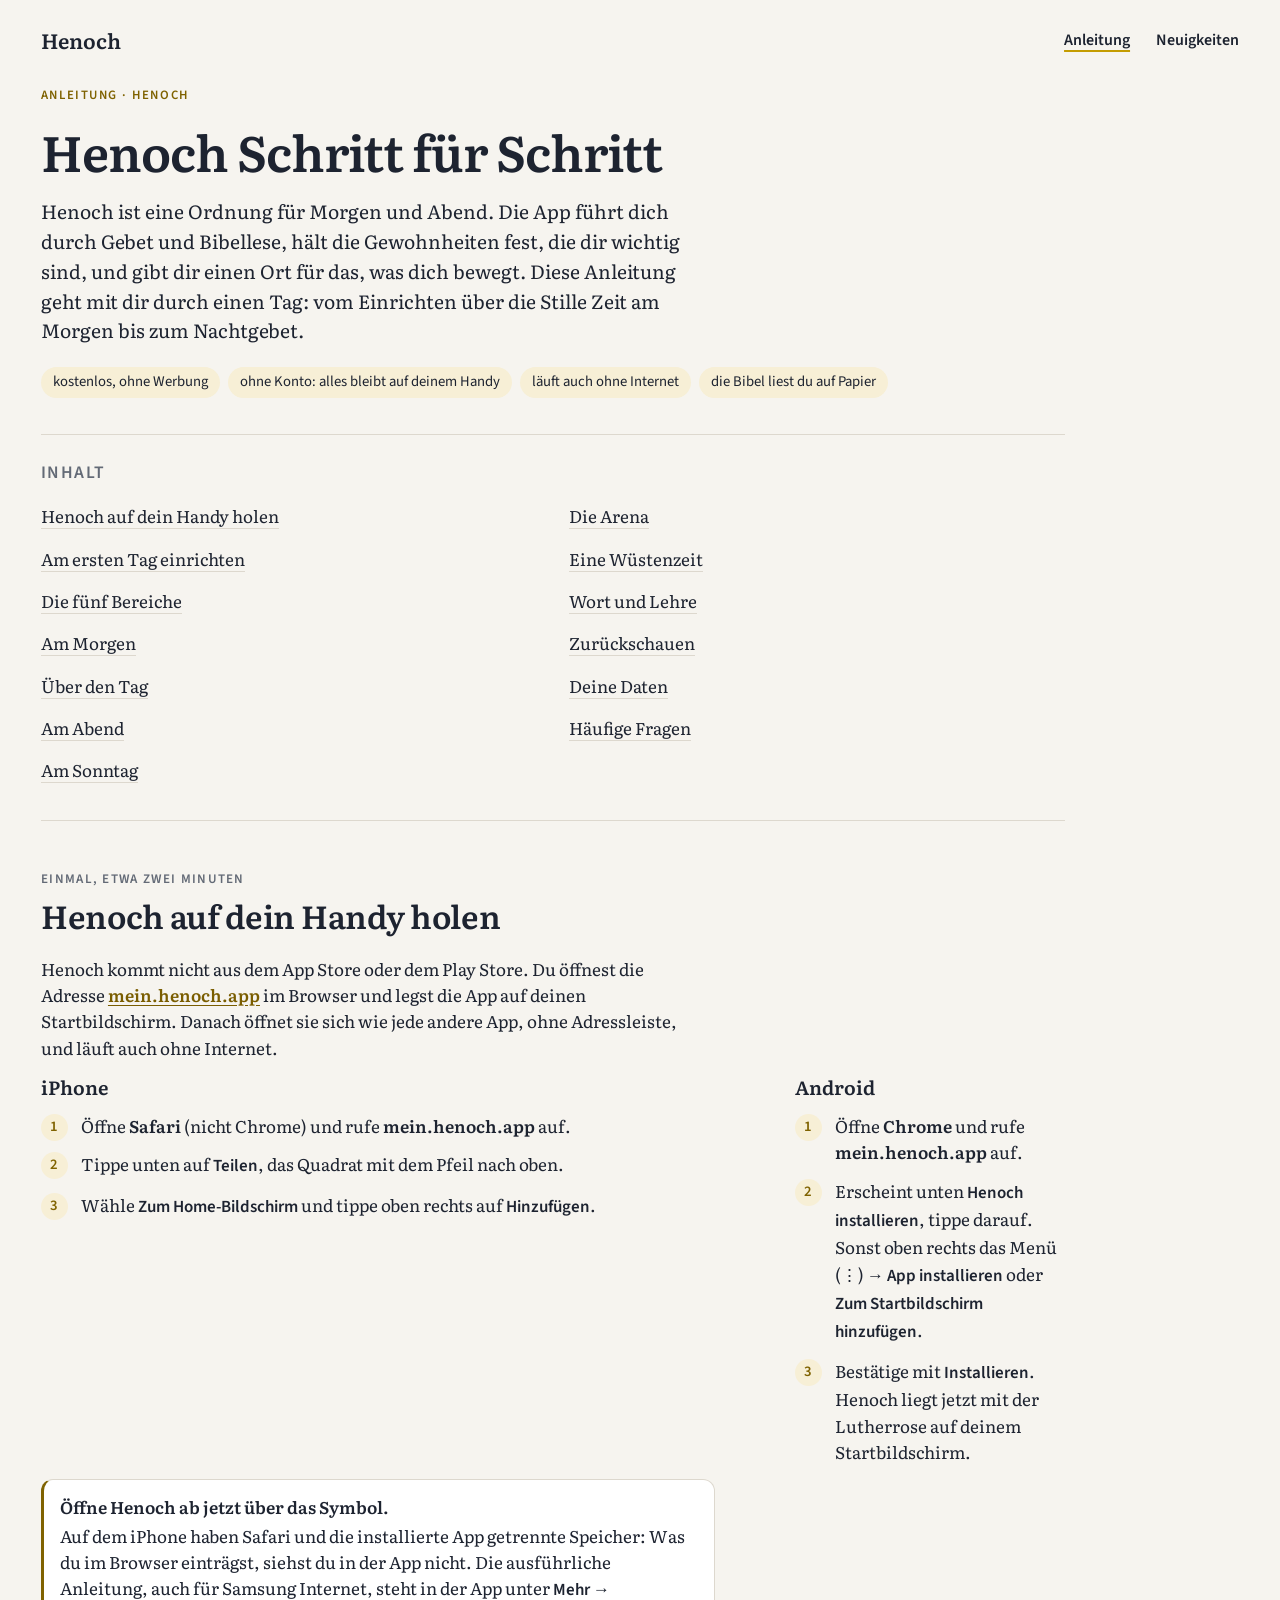
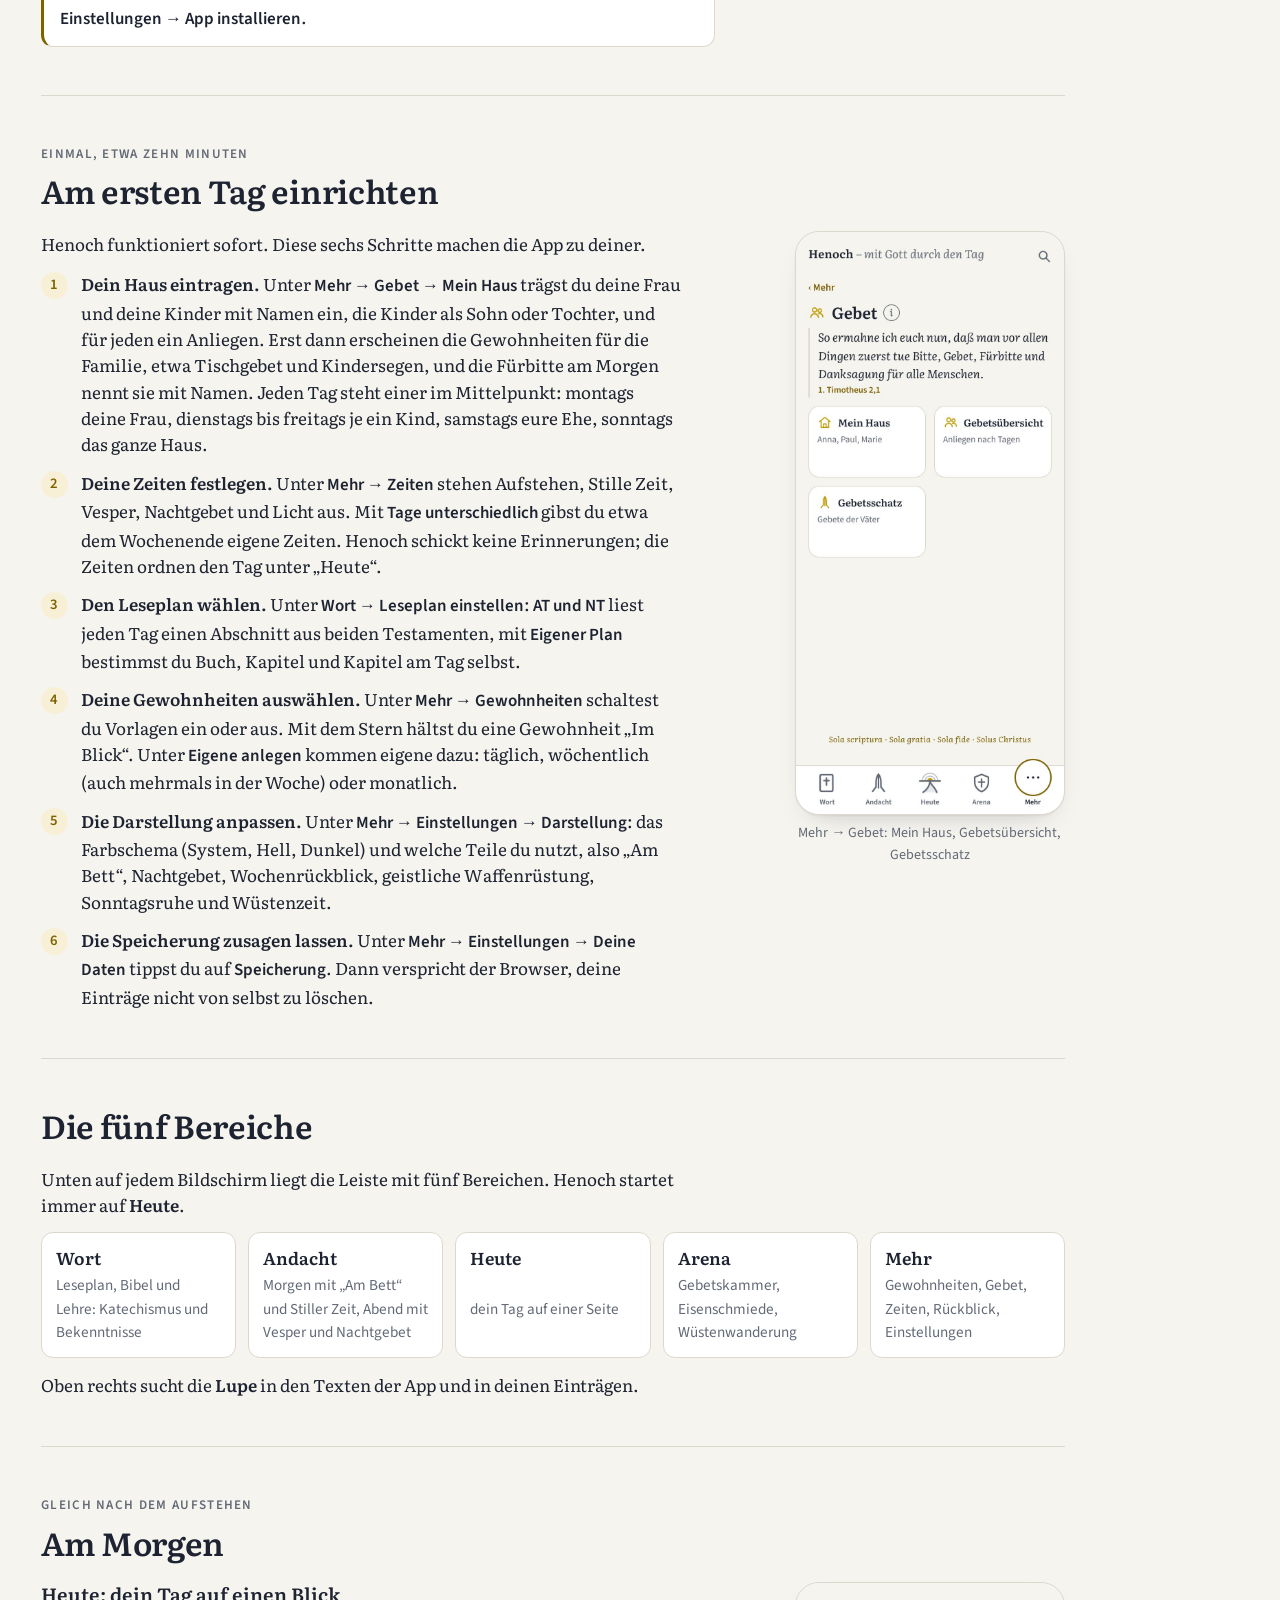
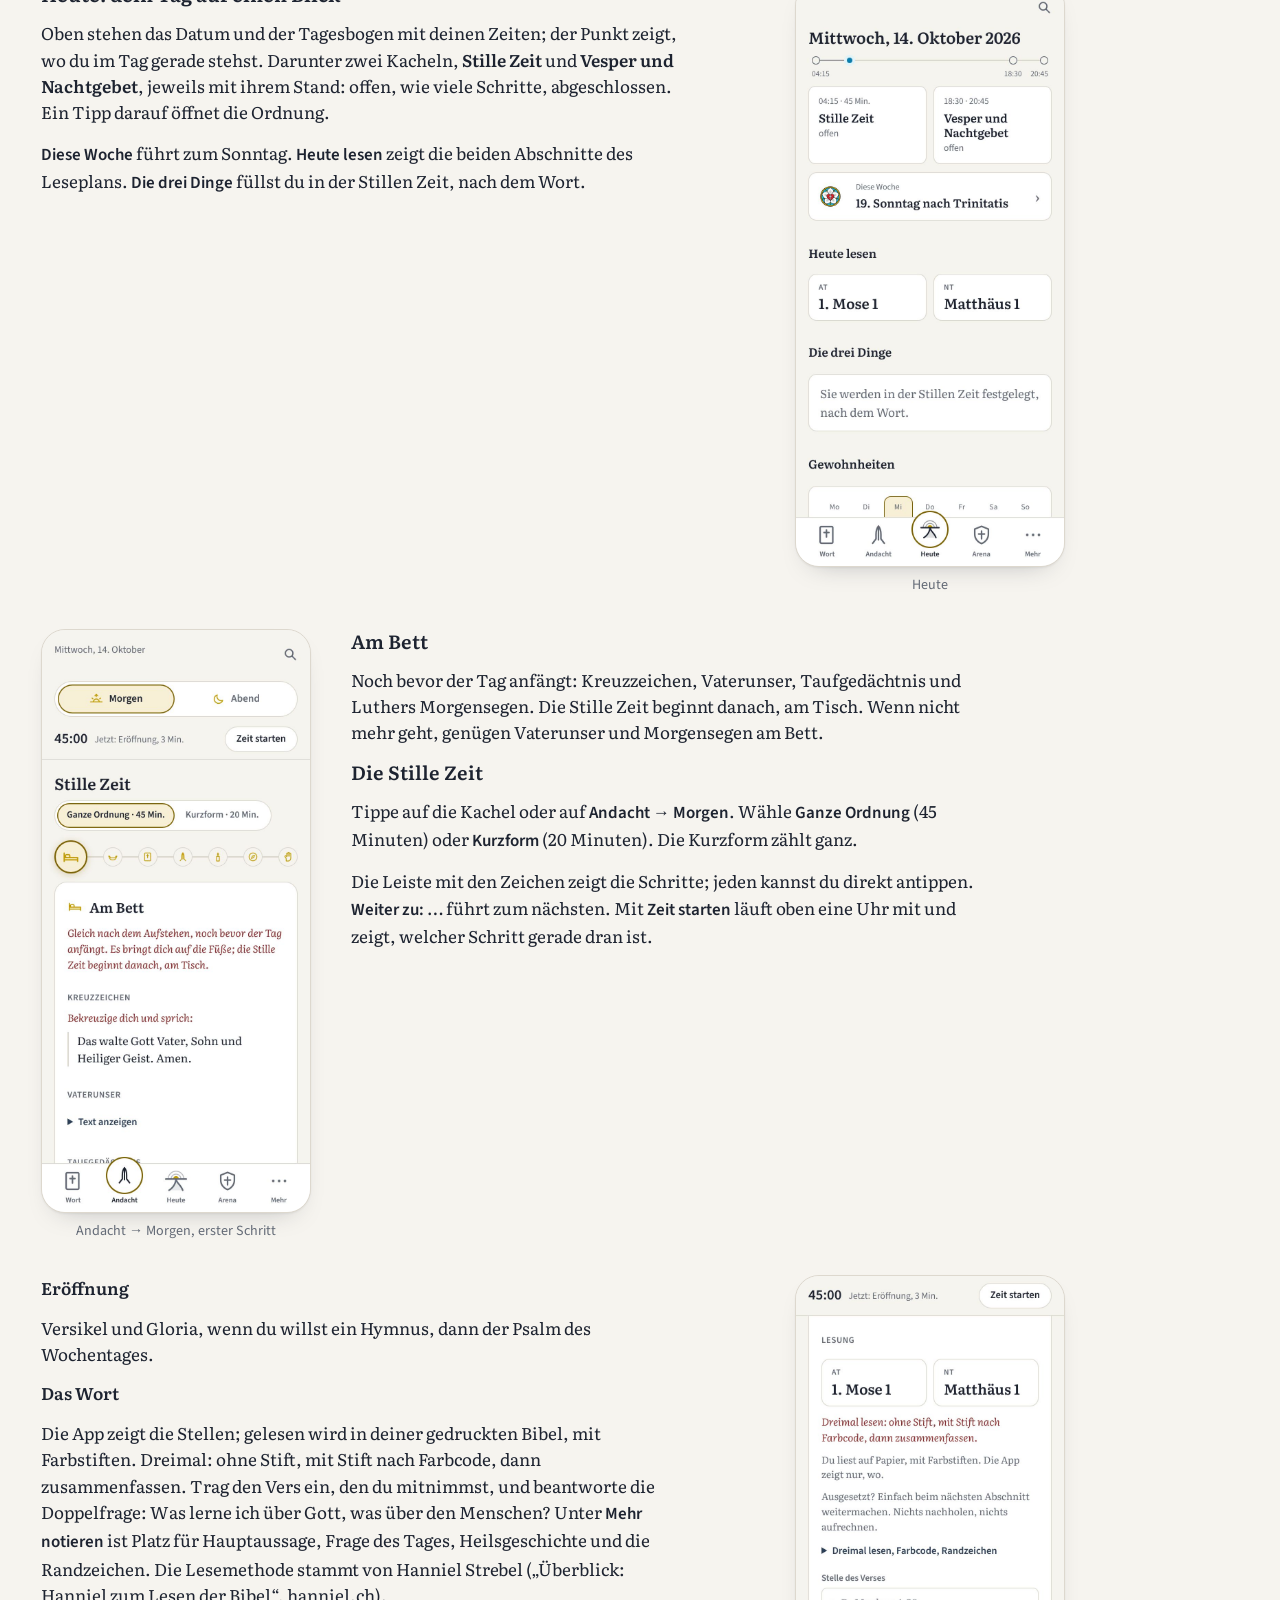
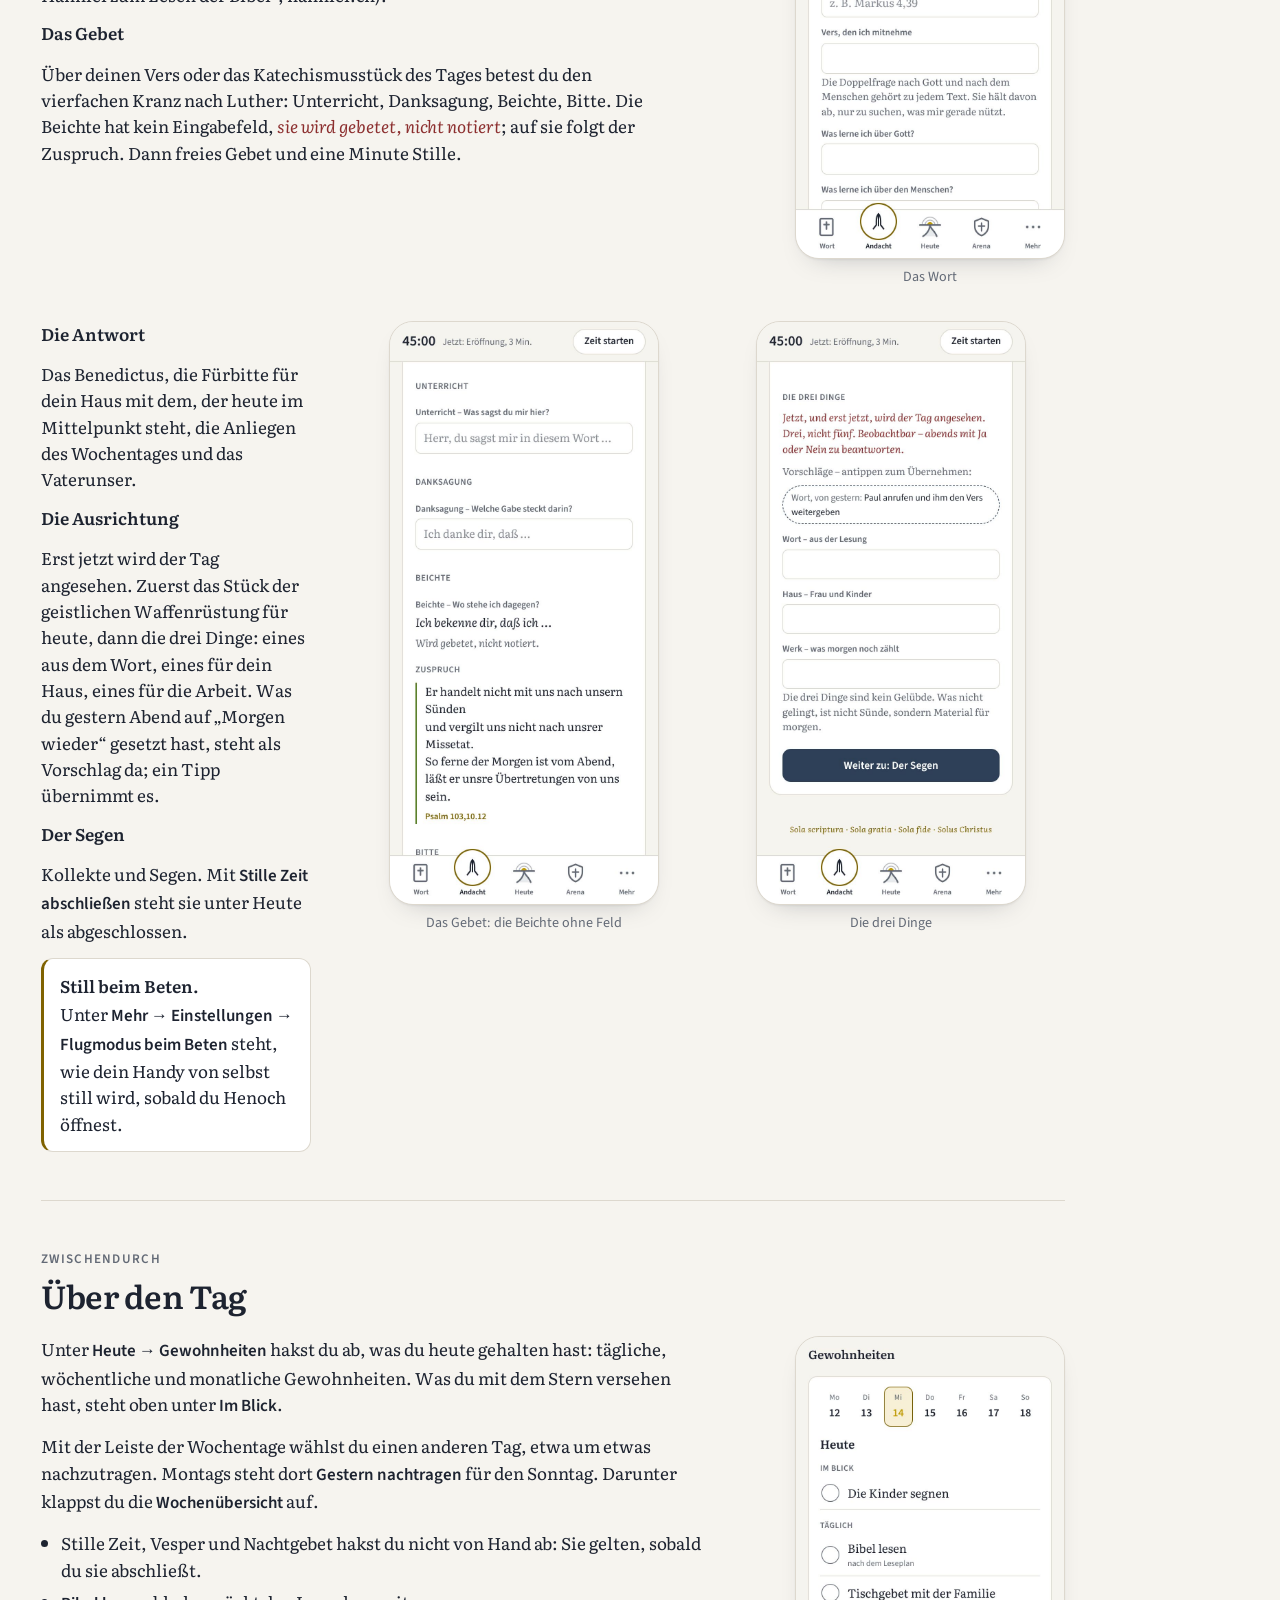
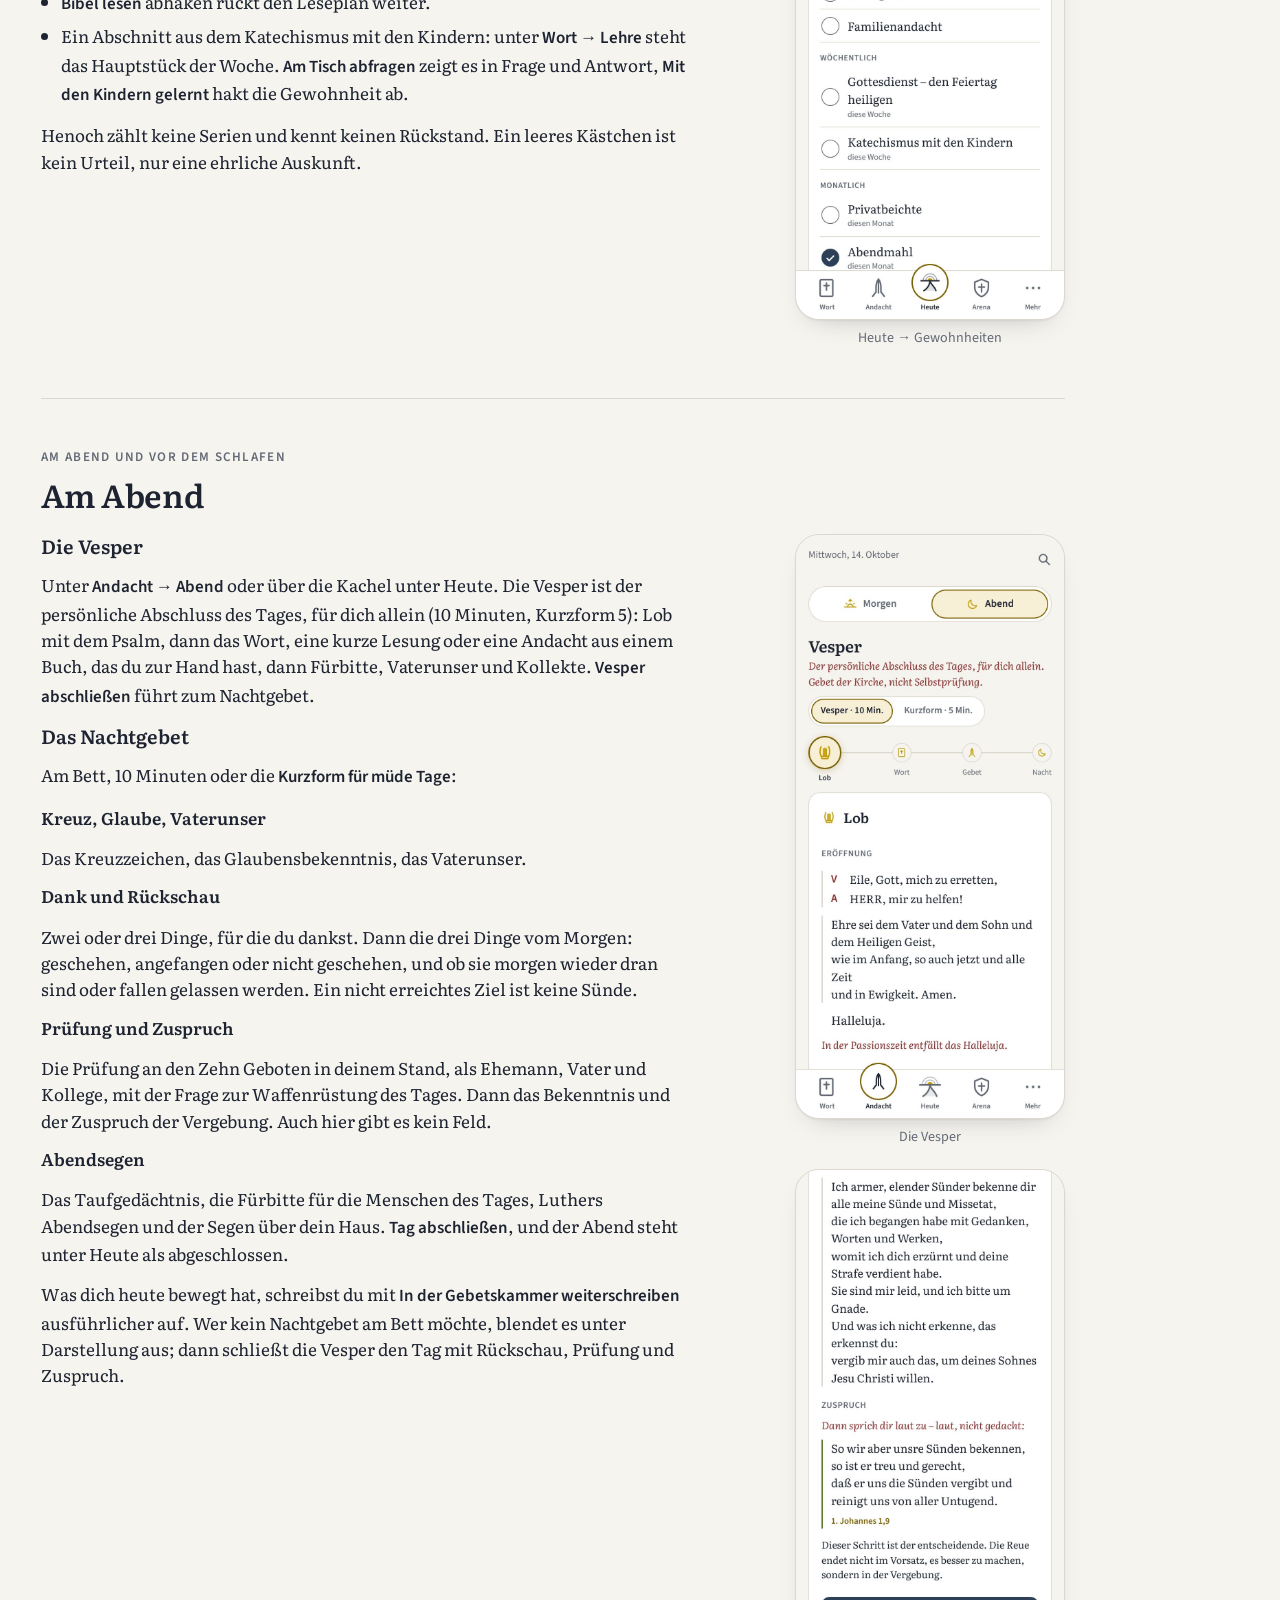
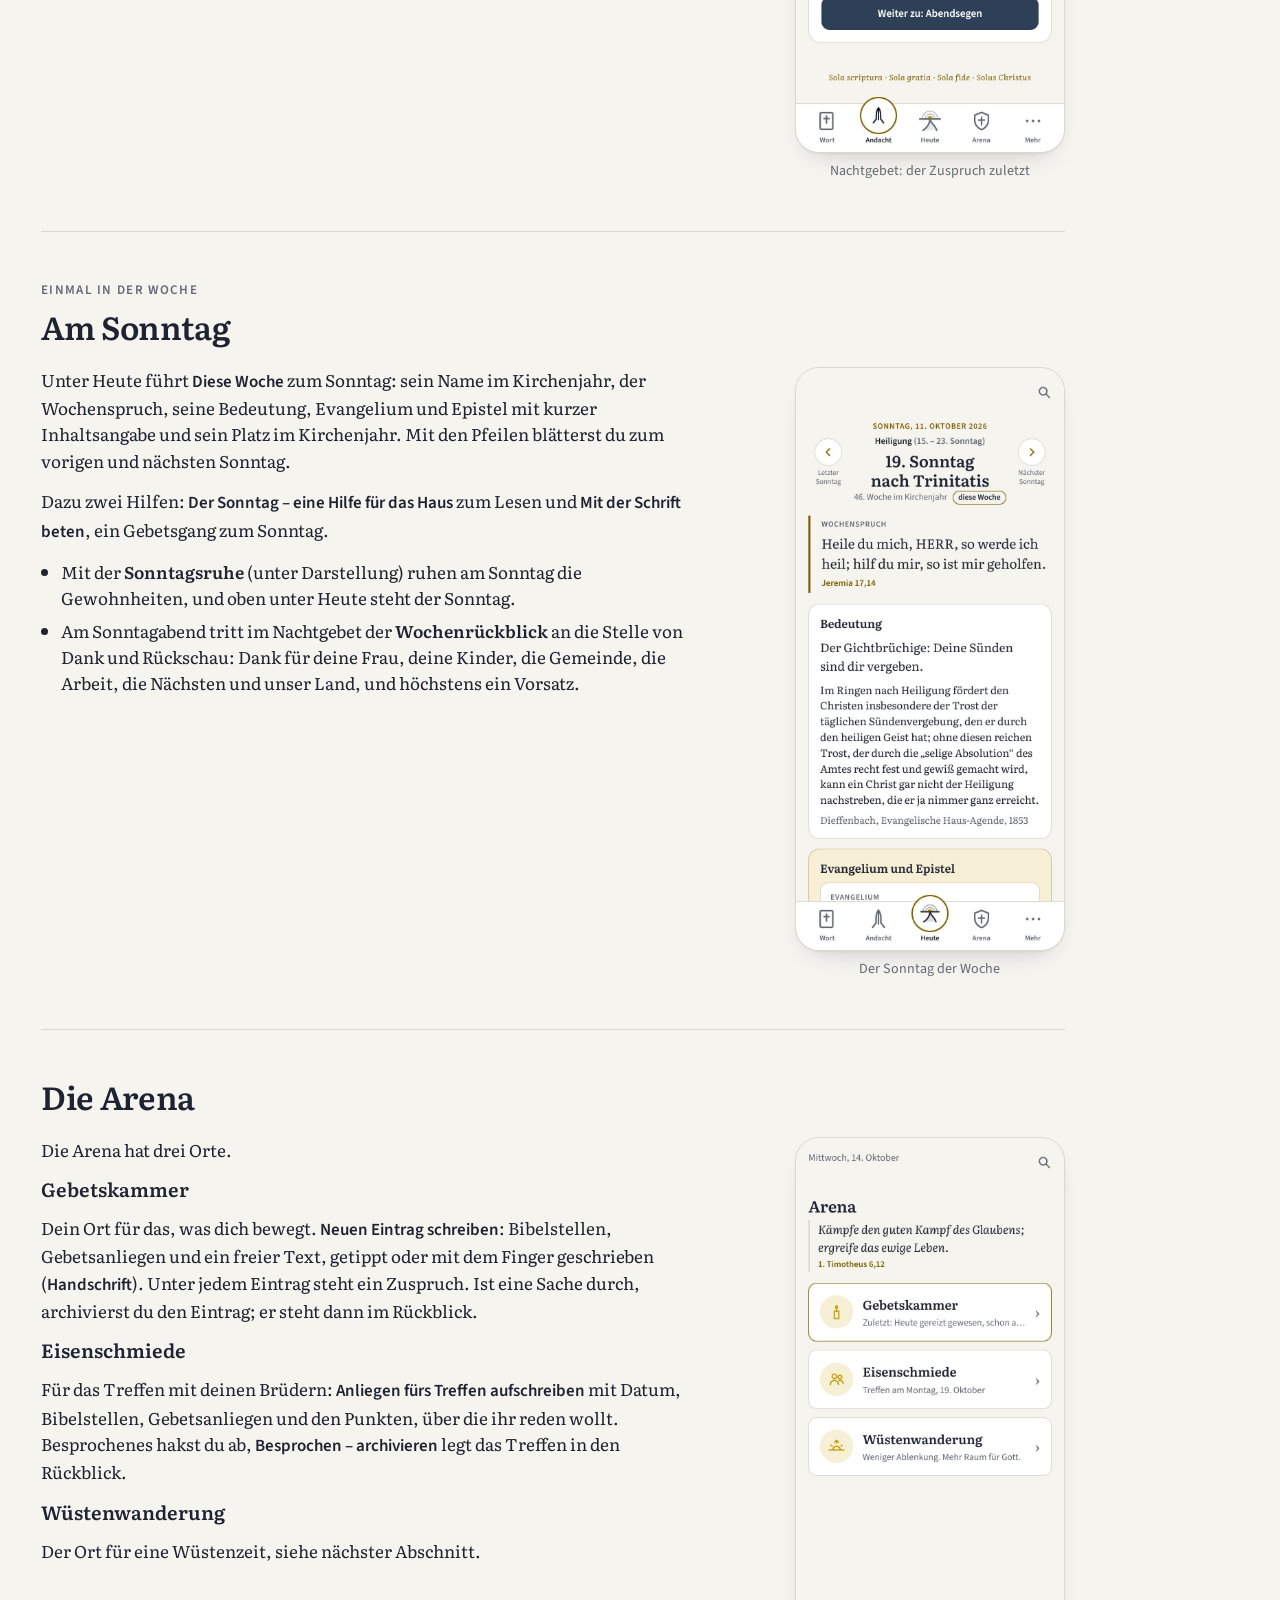
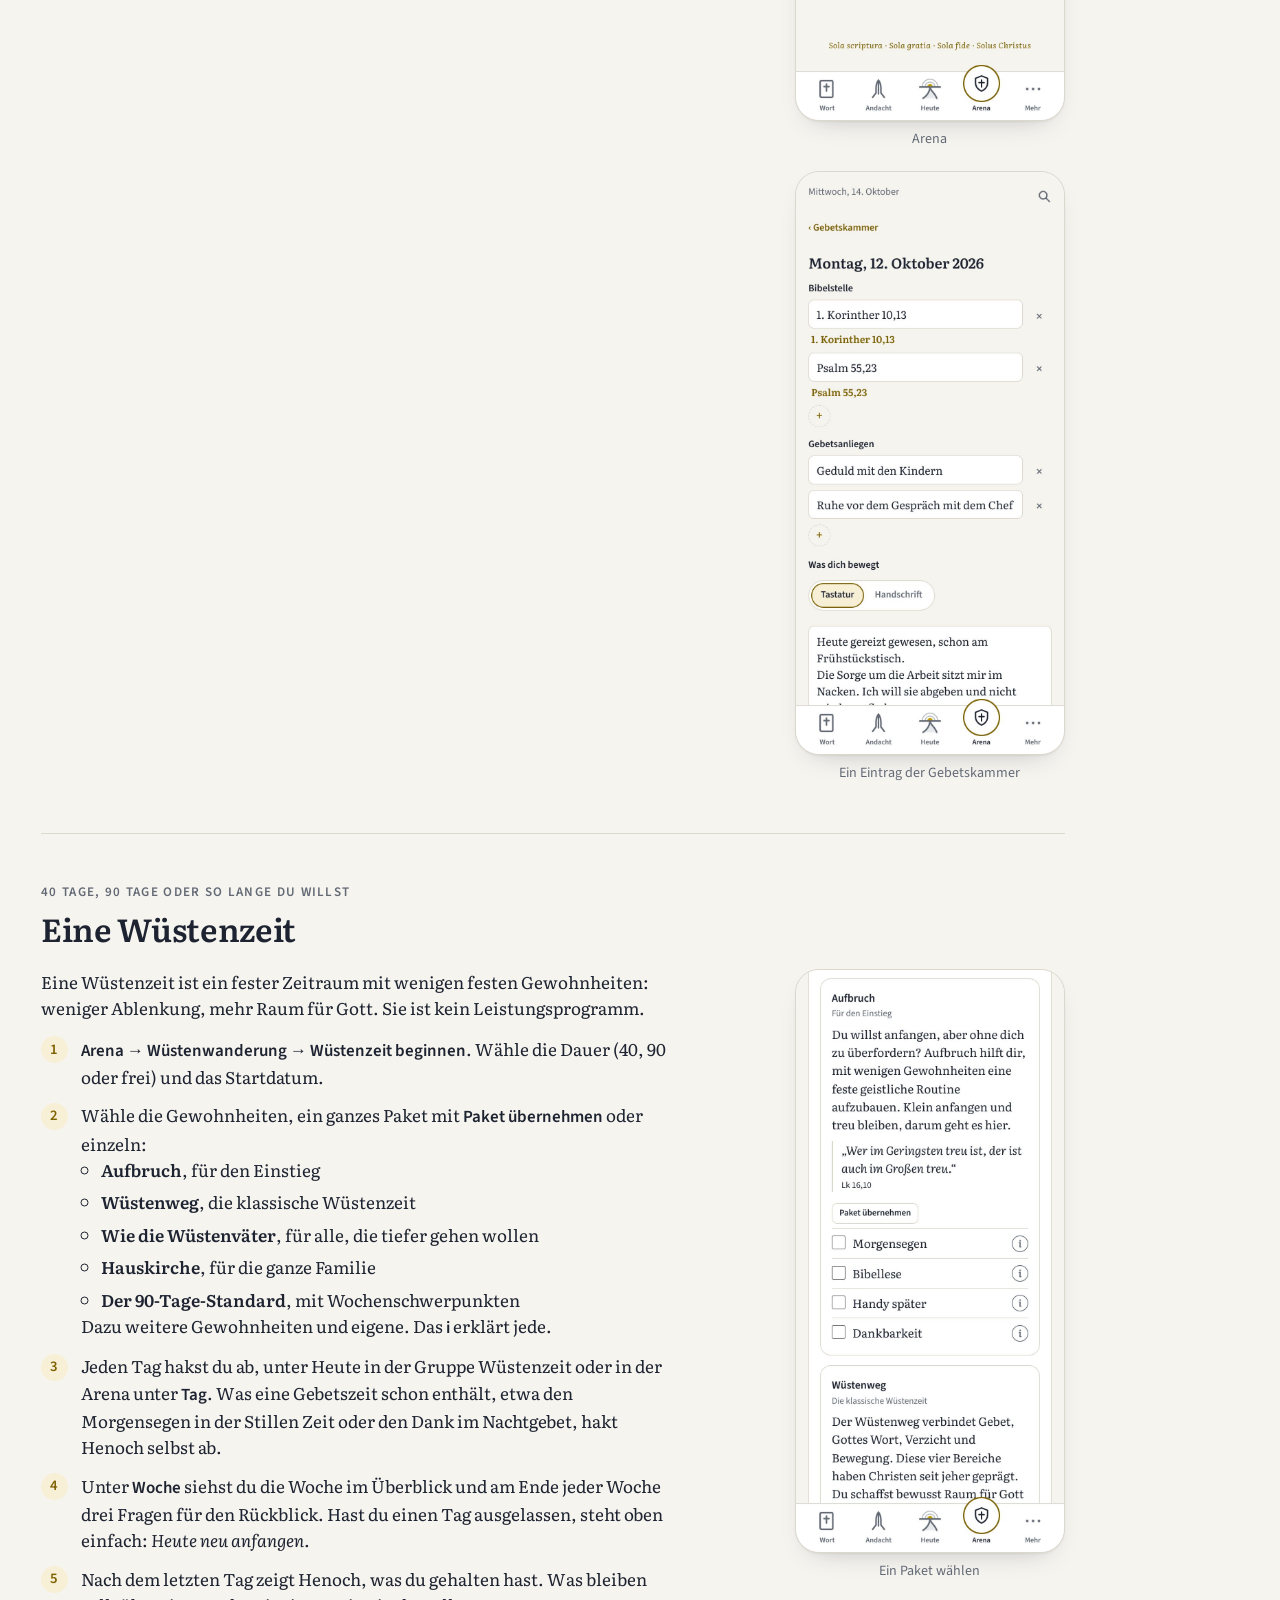
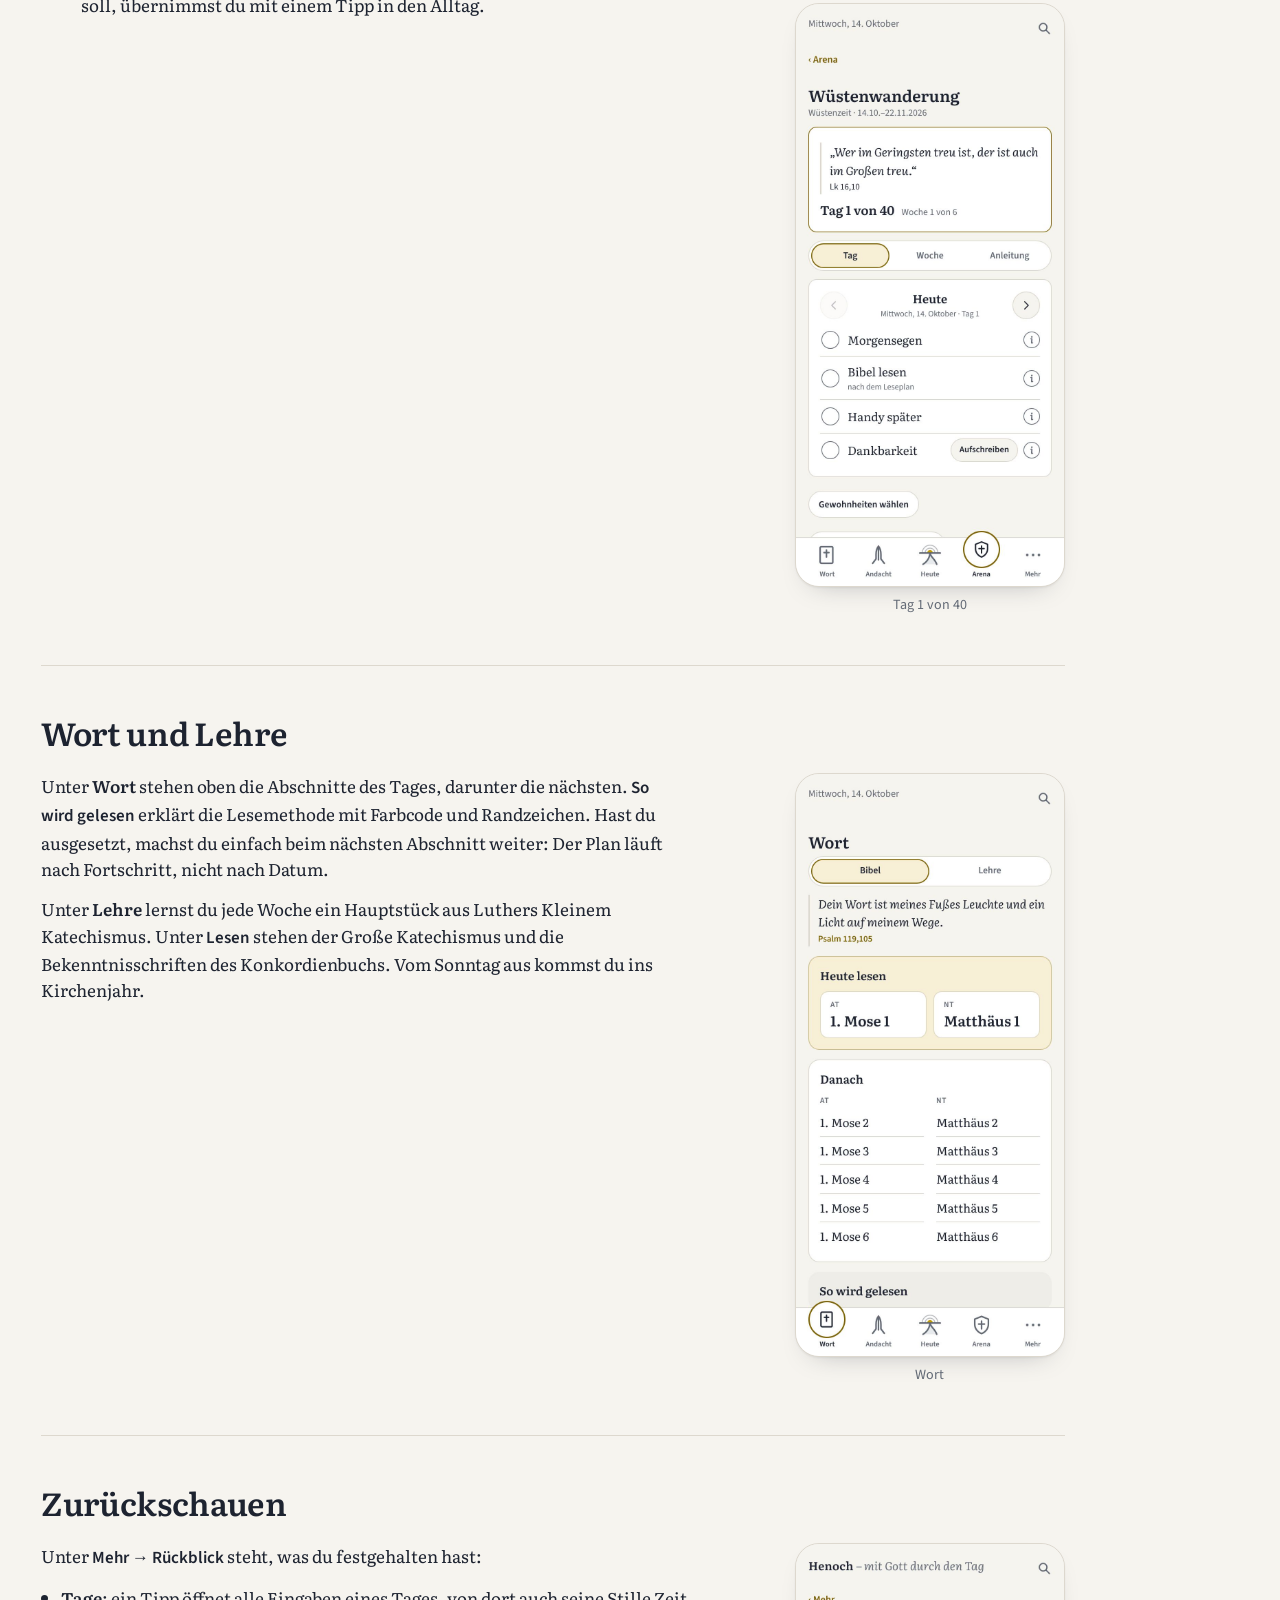
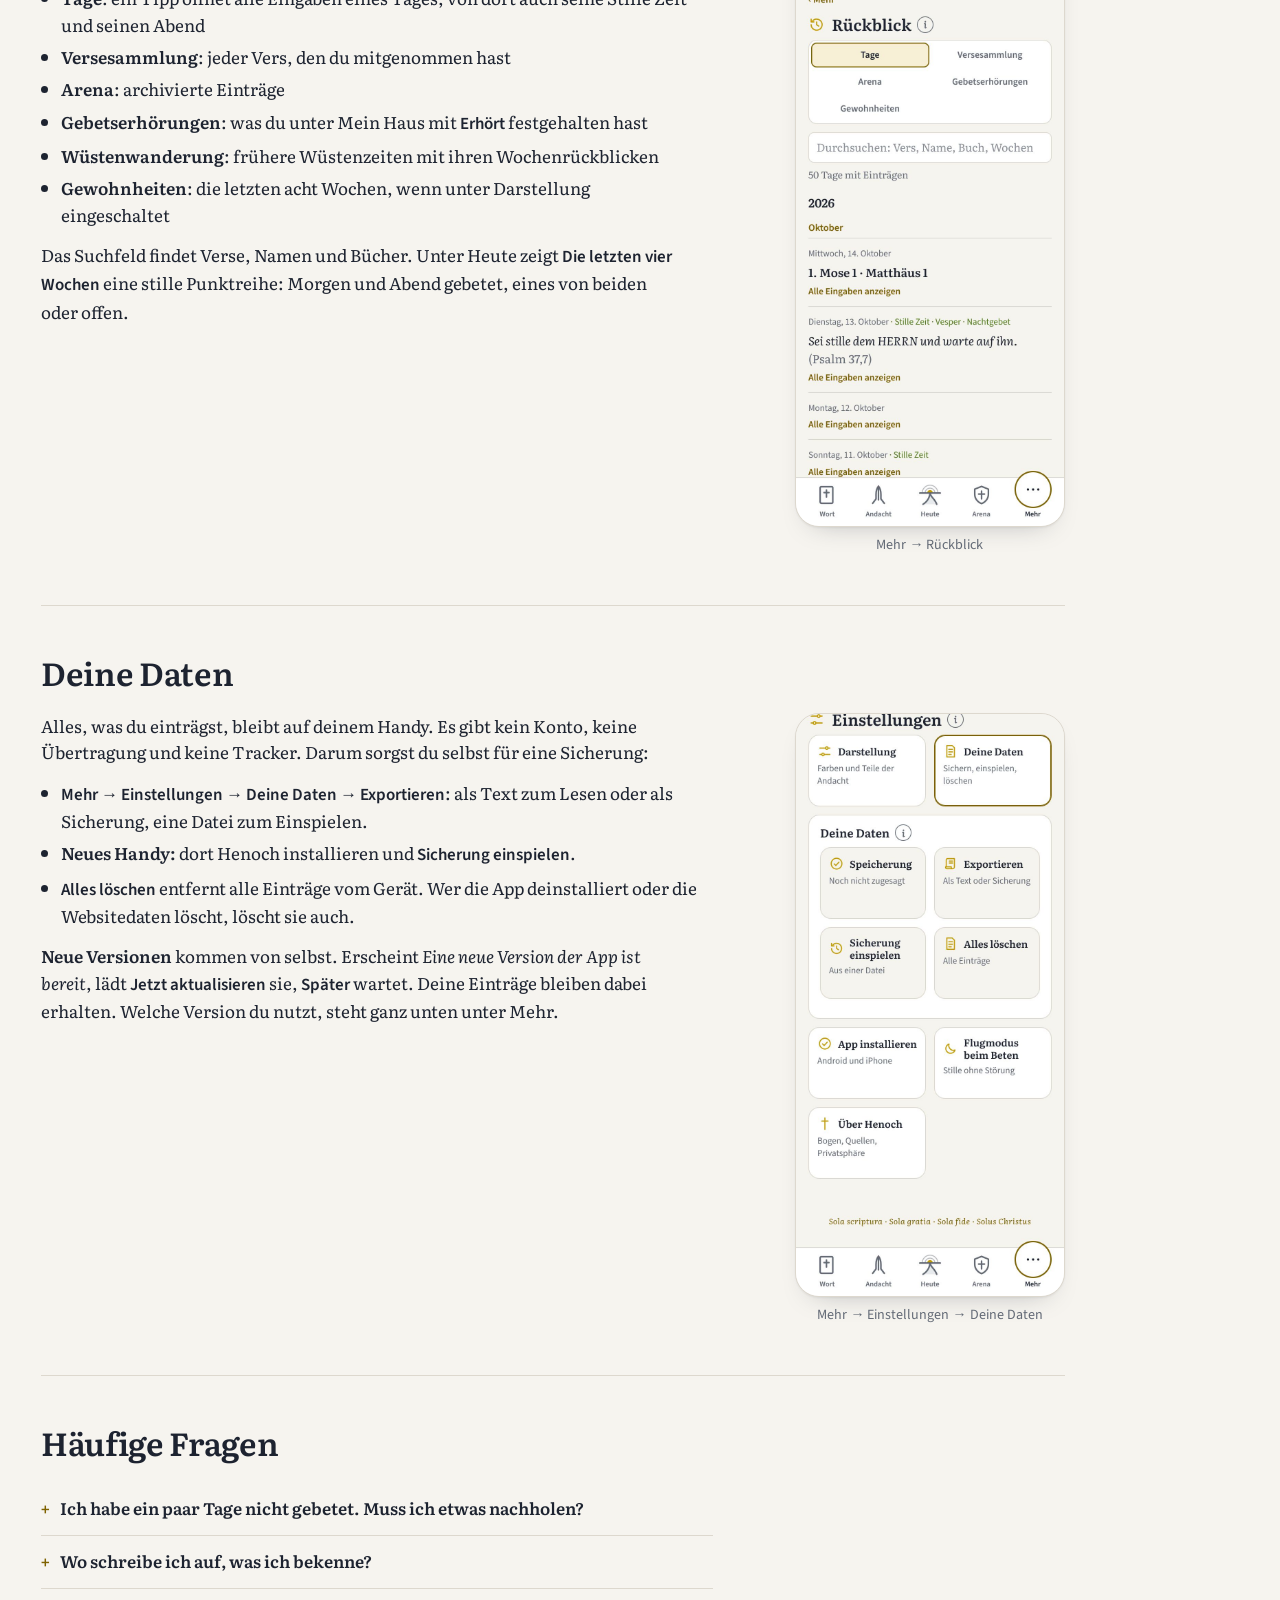
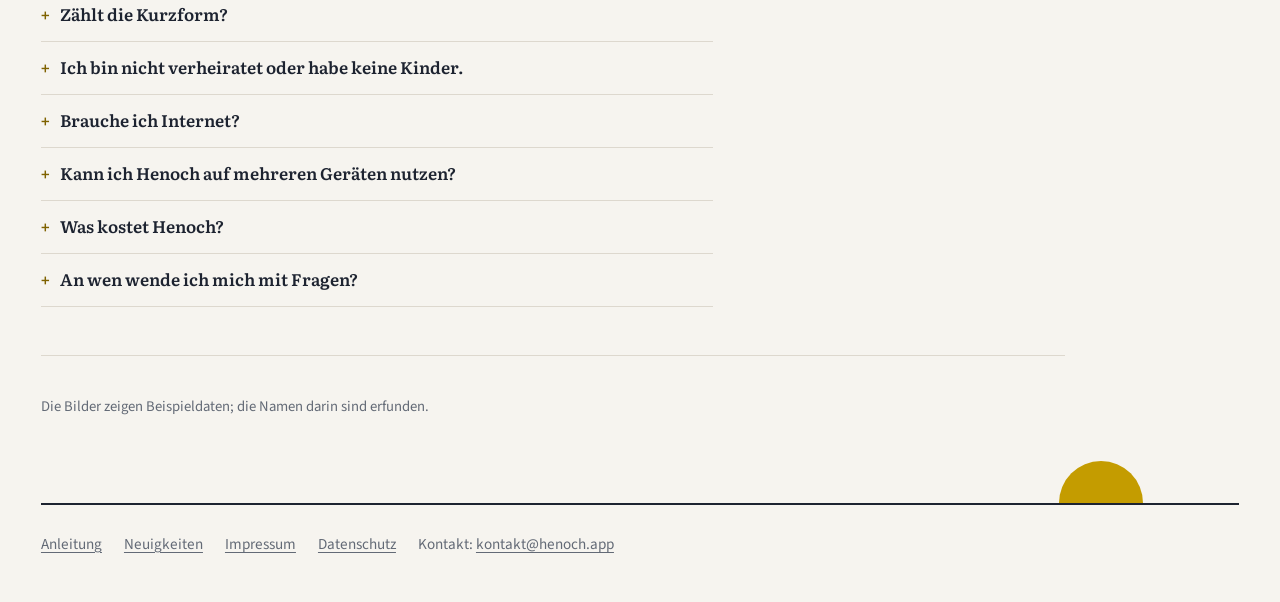
==== commit 9cfc8e81: "Anleitung: Sonne über dem Fuß und Menü-Unterstrich sichtbar (Farbe --sun ergänzt) Co-Authored-By: Cl" ====
--- a/anleitung/index.html
+++ b/anleitung/index.html
@@ -36,6 +36,7 @@
   --rule: #ddd8ce;
   --rubric: #8c2f2f;
   --gold: #7f6200;
+  --sun: #c49c00;
   --gold-soft: #f7efd6;
   --accent: #2e4057;
   --warm-soft: #efede8;
@@ -46,13 +47,13 @@
 @media (prefers-color-scheme: dark) {
   :root:not([data-theme="light"]) {
     --paper: #131a26; --sheet: #1b2432; --ink: #e8e3d8; --muted: #9aa2af; --rule: #2c3748;
-    --rubric: #e07a6e; --gold: #e0b93a; --link: #e0b93a; --gold-soft: #2e2a1c; --accent: #d8d0c0; --warm-soft: #242832;
+    --rubric: #e07a6e; --gold: #e0b93a; --sun: #d9ae00; --link: #e0b93a; --gold-soft: #2e2a1c; --accent: #d8d0c0; --warm-soft: #242832;
     color-scheme: dark;
   }
 }
 :root[data-theme="dark"] {
   --paper: #131a26; --sheet: #1b2432; --ink: #e8e3d8; --muted: #9aa2af; --rule: #2c3748;
-  --rubric: #e07a6e; --gold: #e0b93a; --link: #e0b93a; --gold-soft: #2e2a1c; --accent: #d8d0c0; --warm-soft: #242832;
+  --rubric: #e07a6e; --gold: #e0b93a; --sun: #d9ae00; --link: #e0b93a; --gold-soft: #2e2a1c; --accent: #d8d0c0; --warm-soft: #242832;
   color-scheme: dark;
 }
 @media (prefers-contrast: more) {
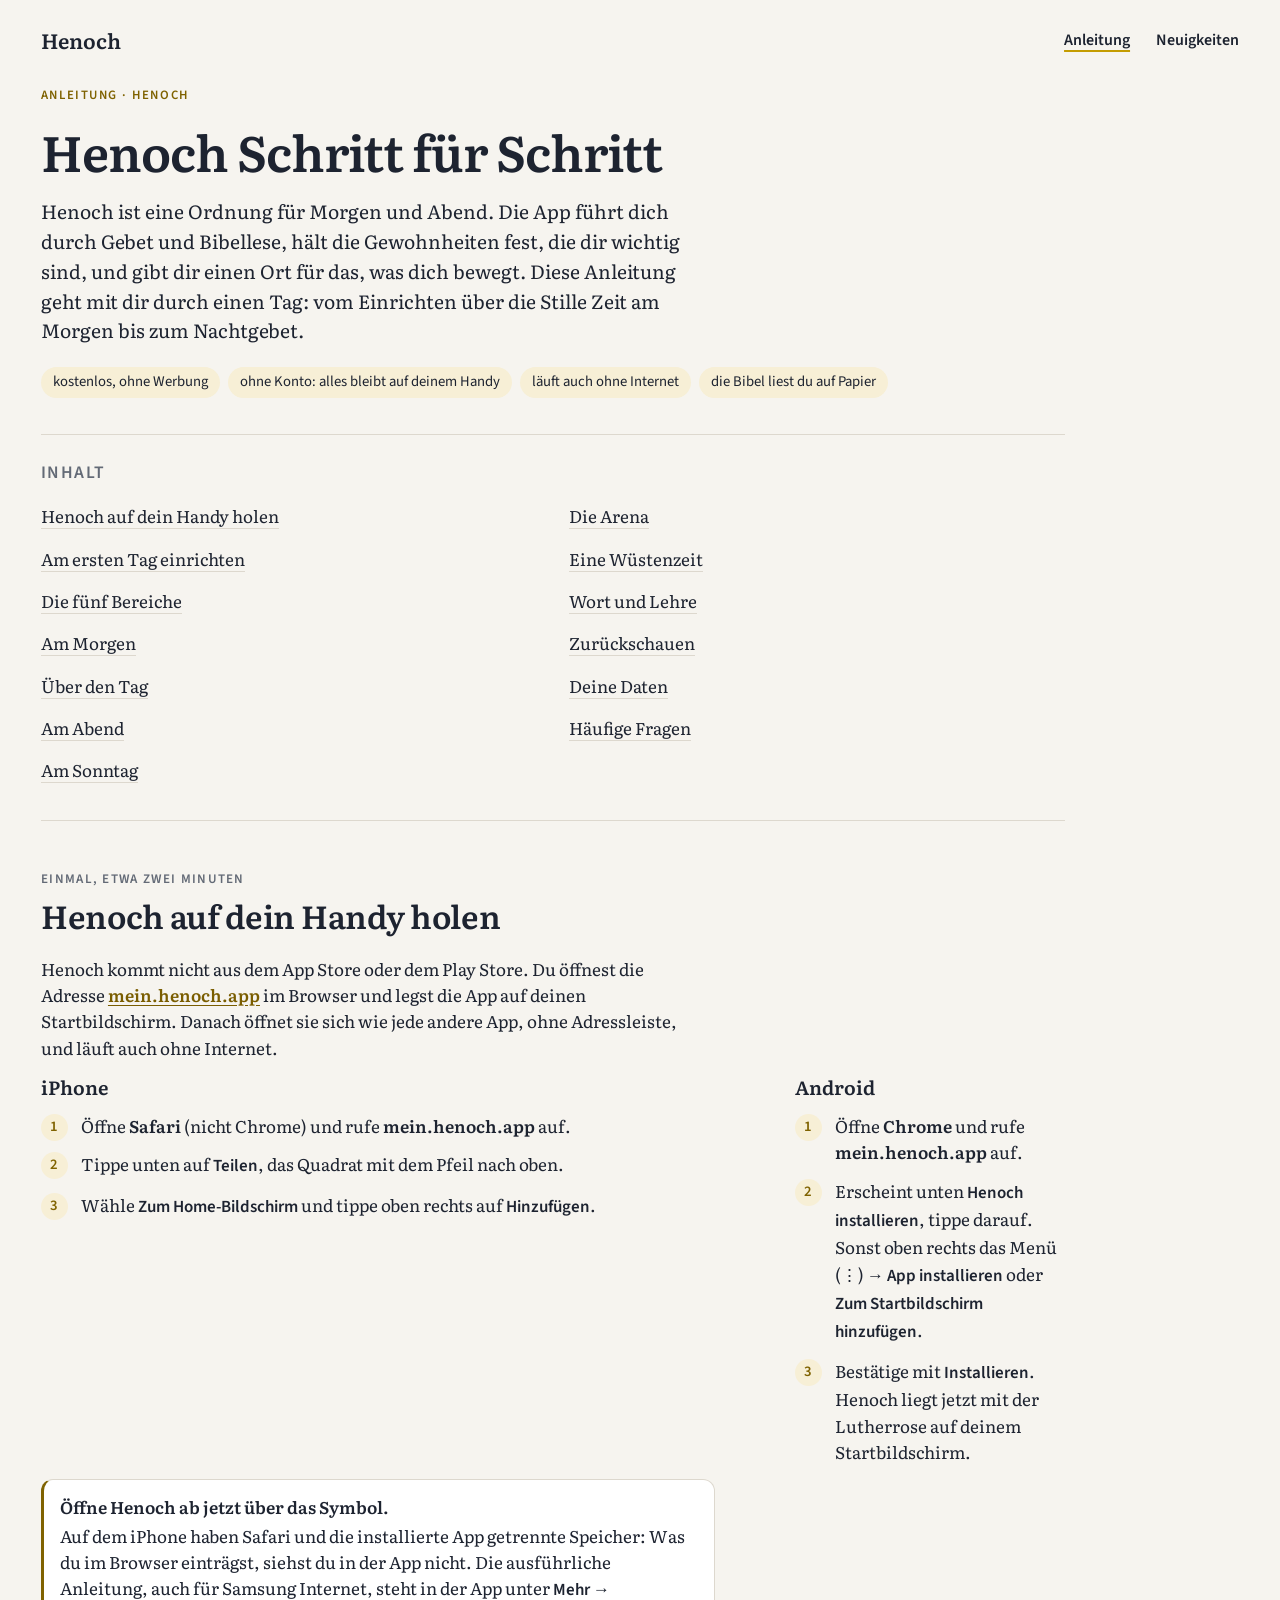
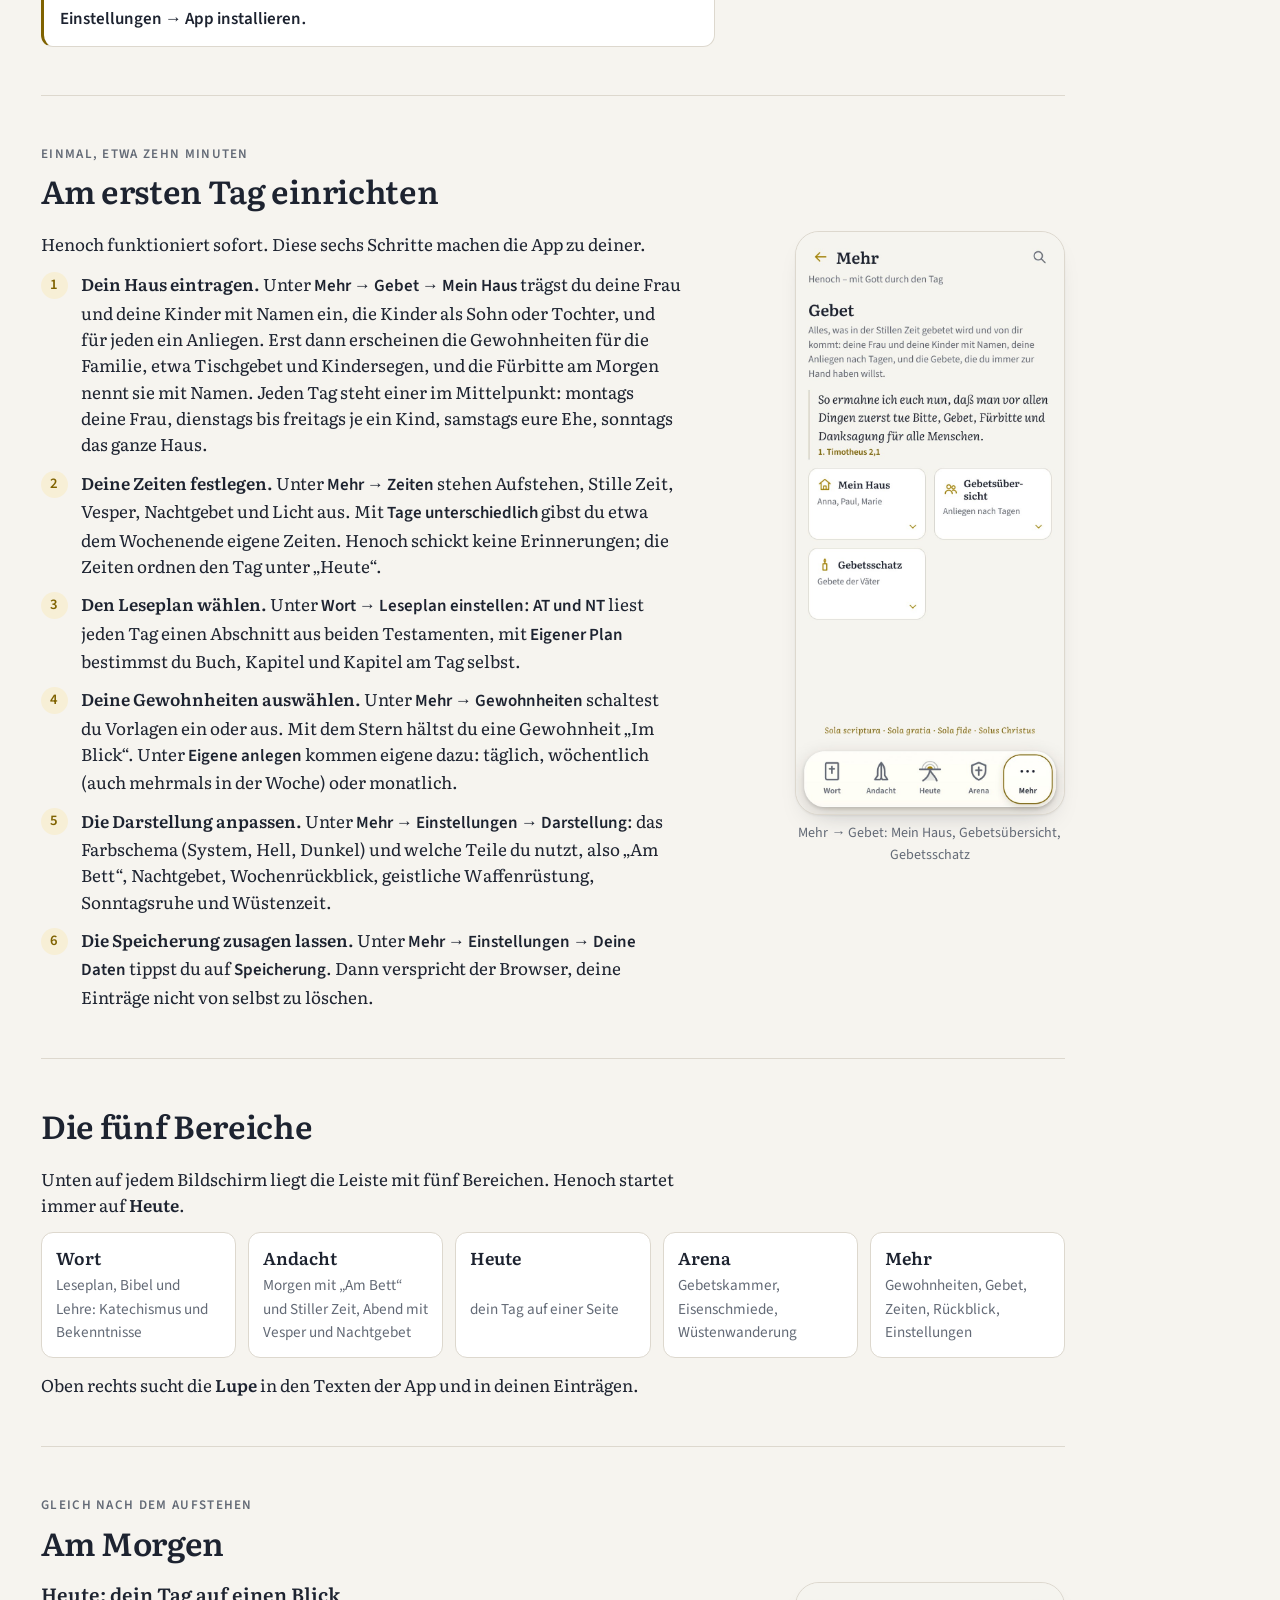
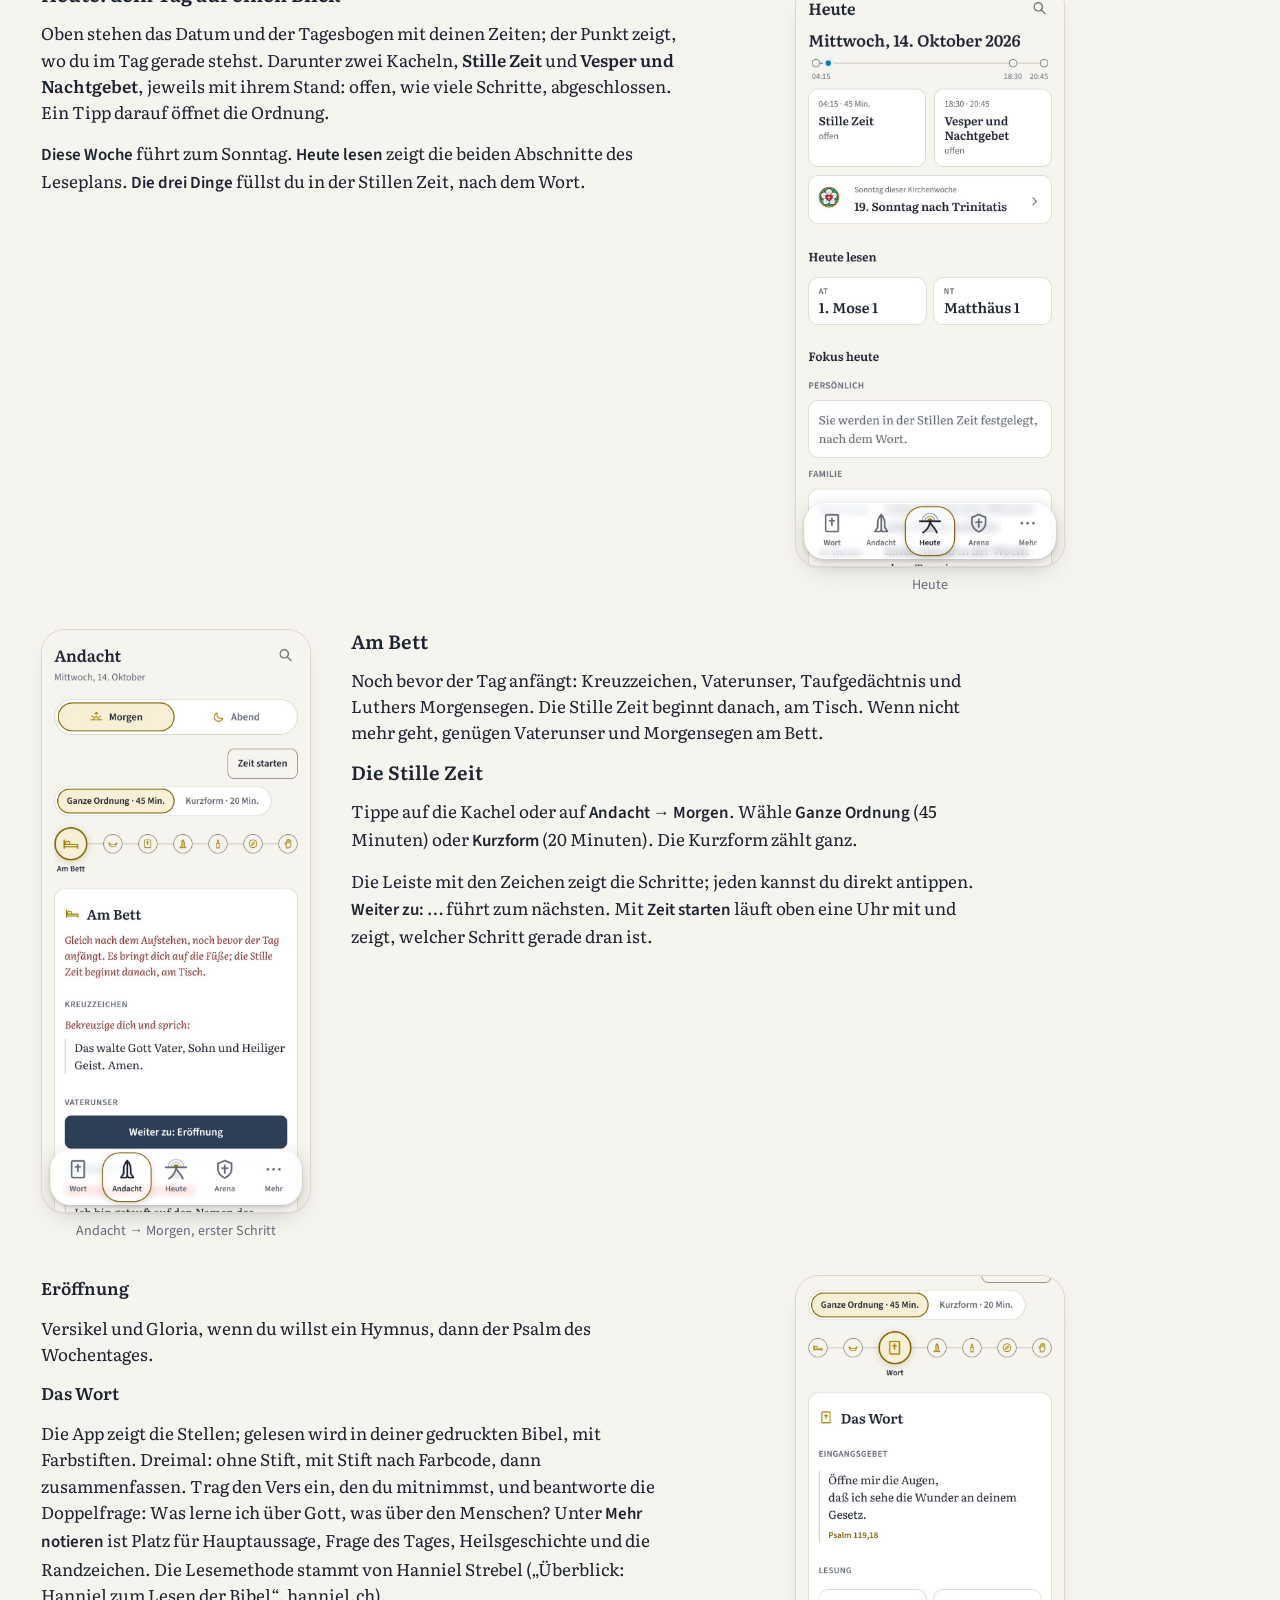
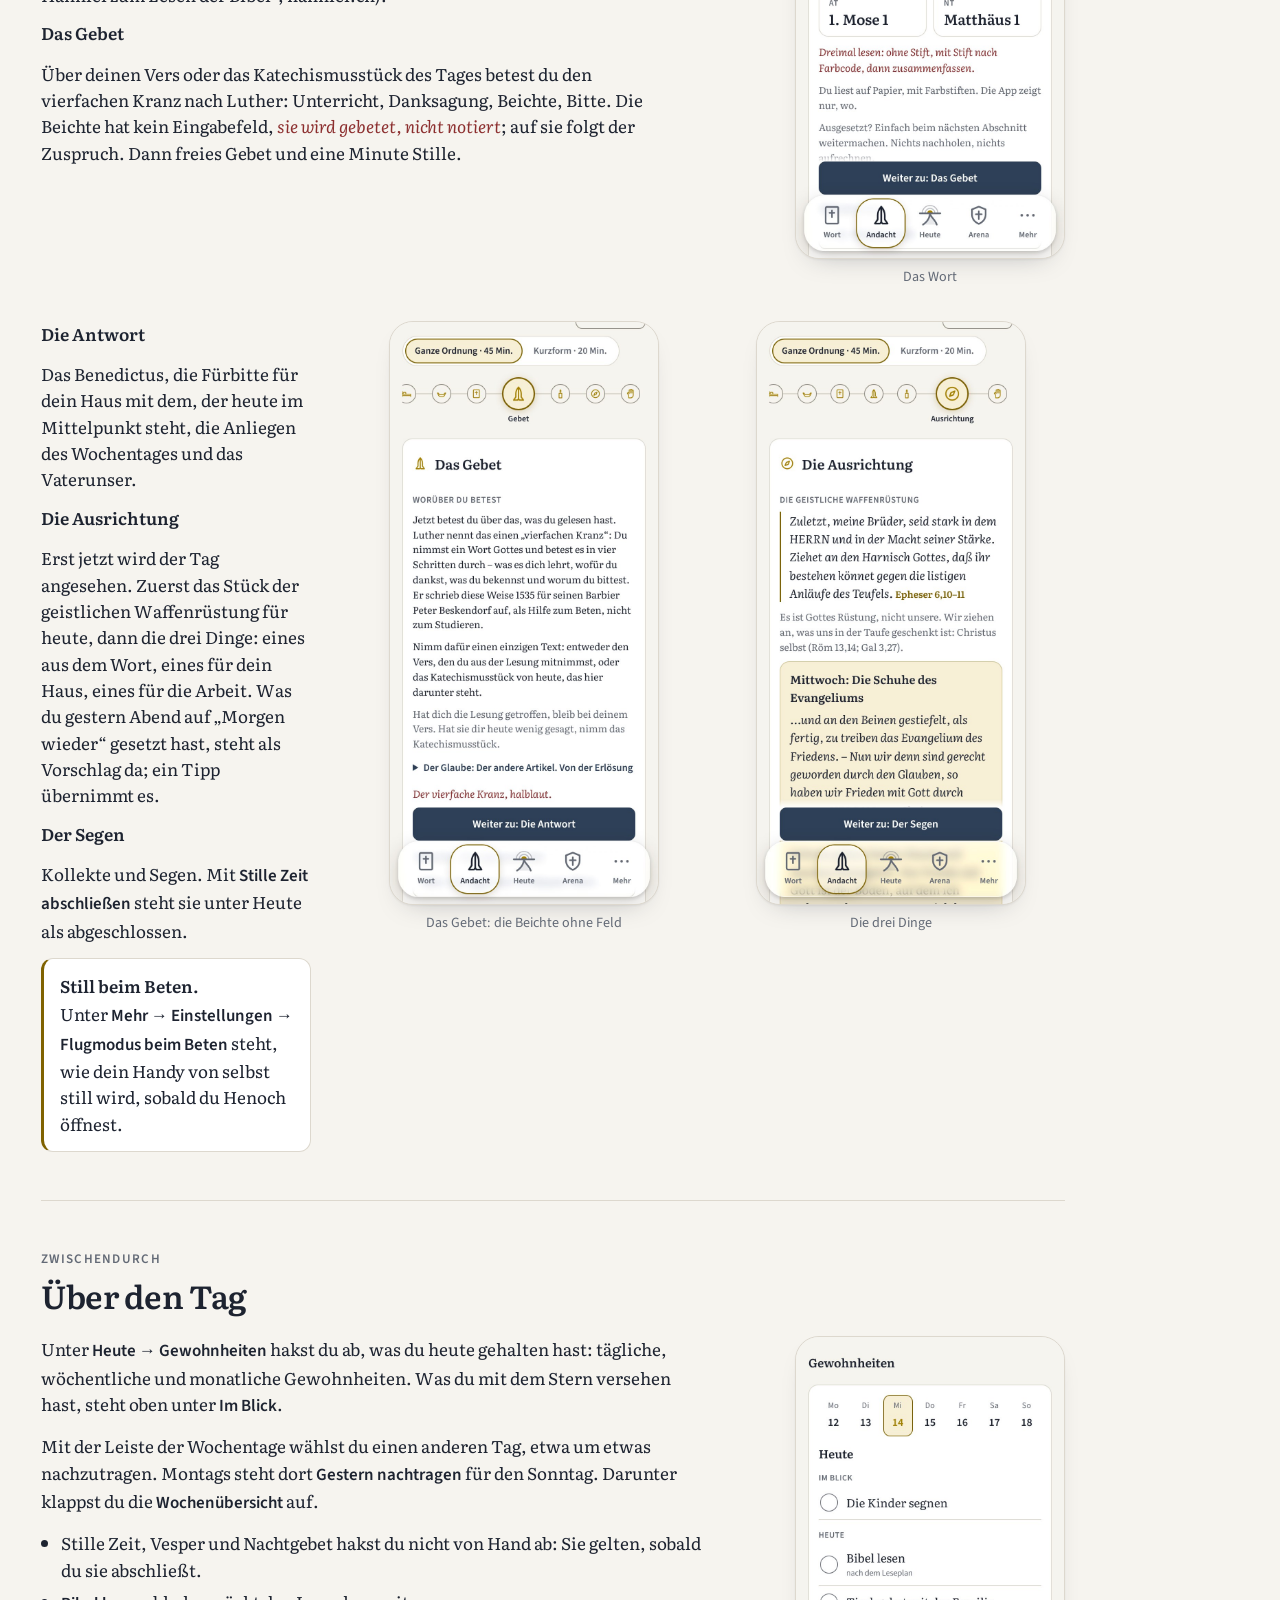
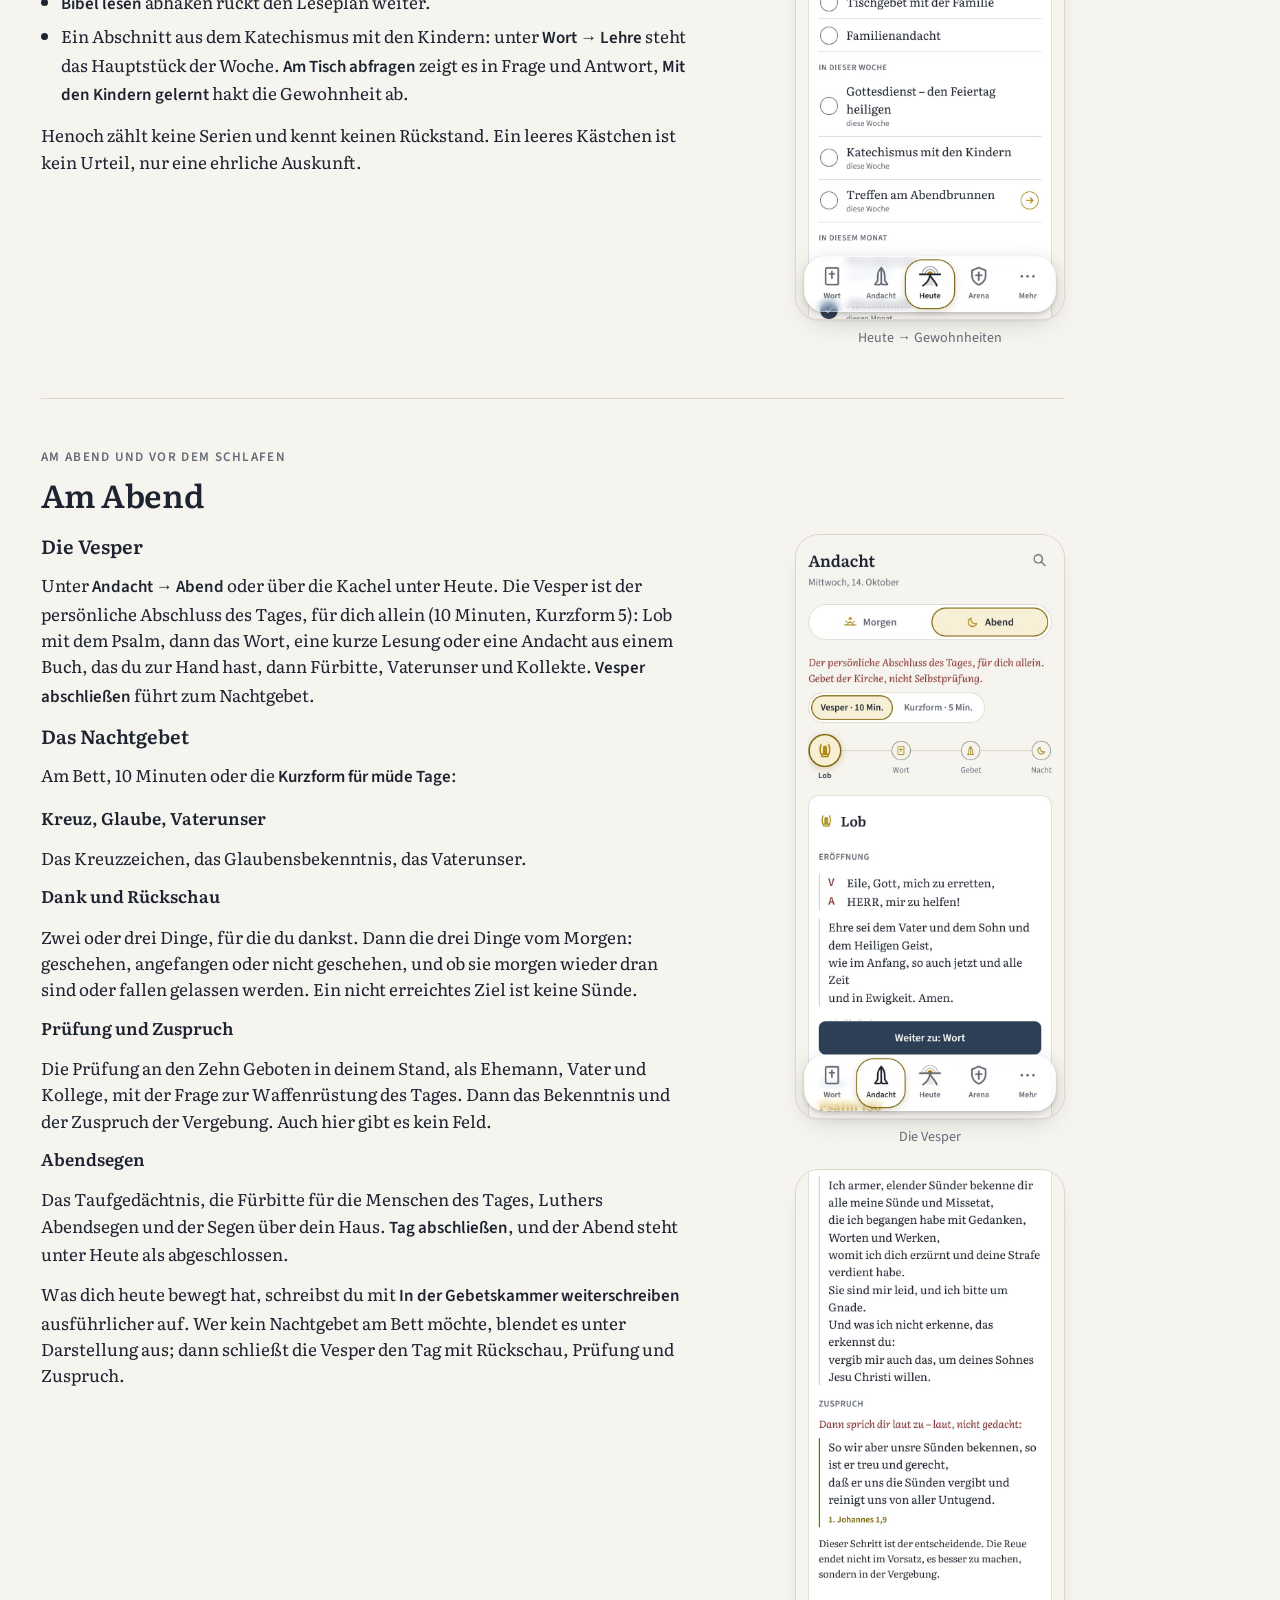
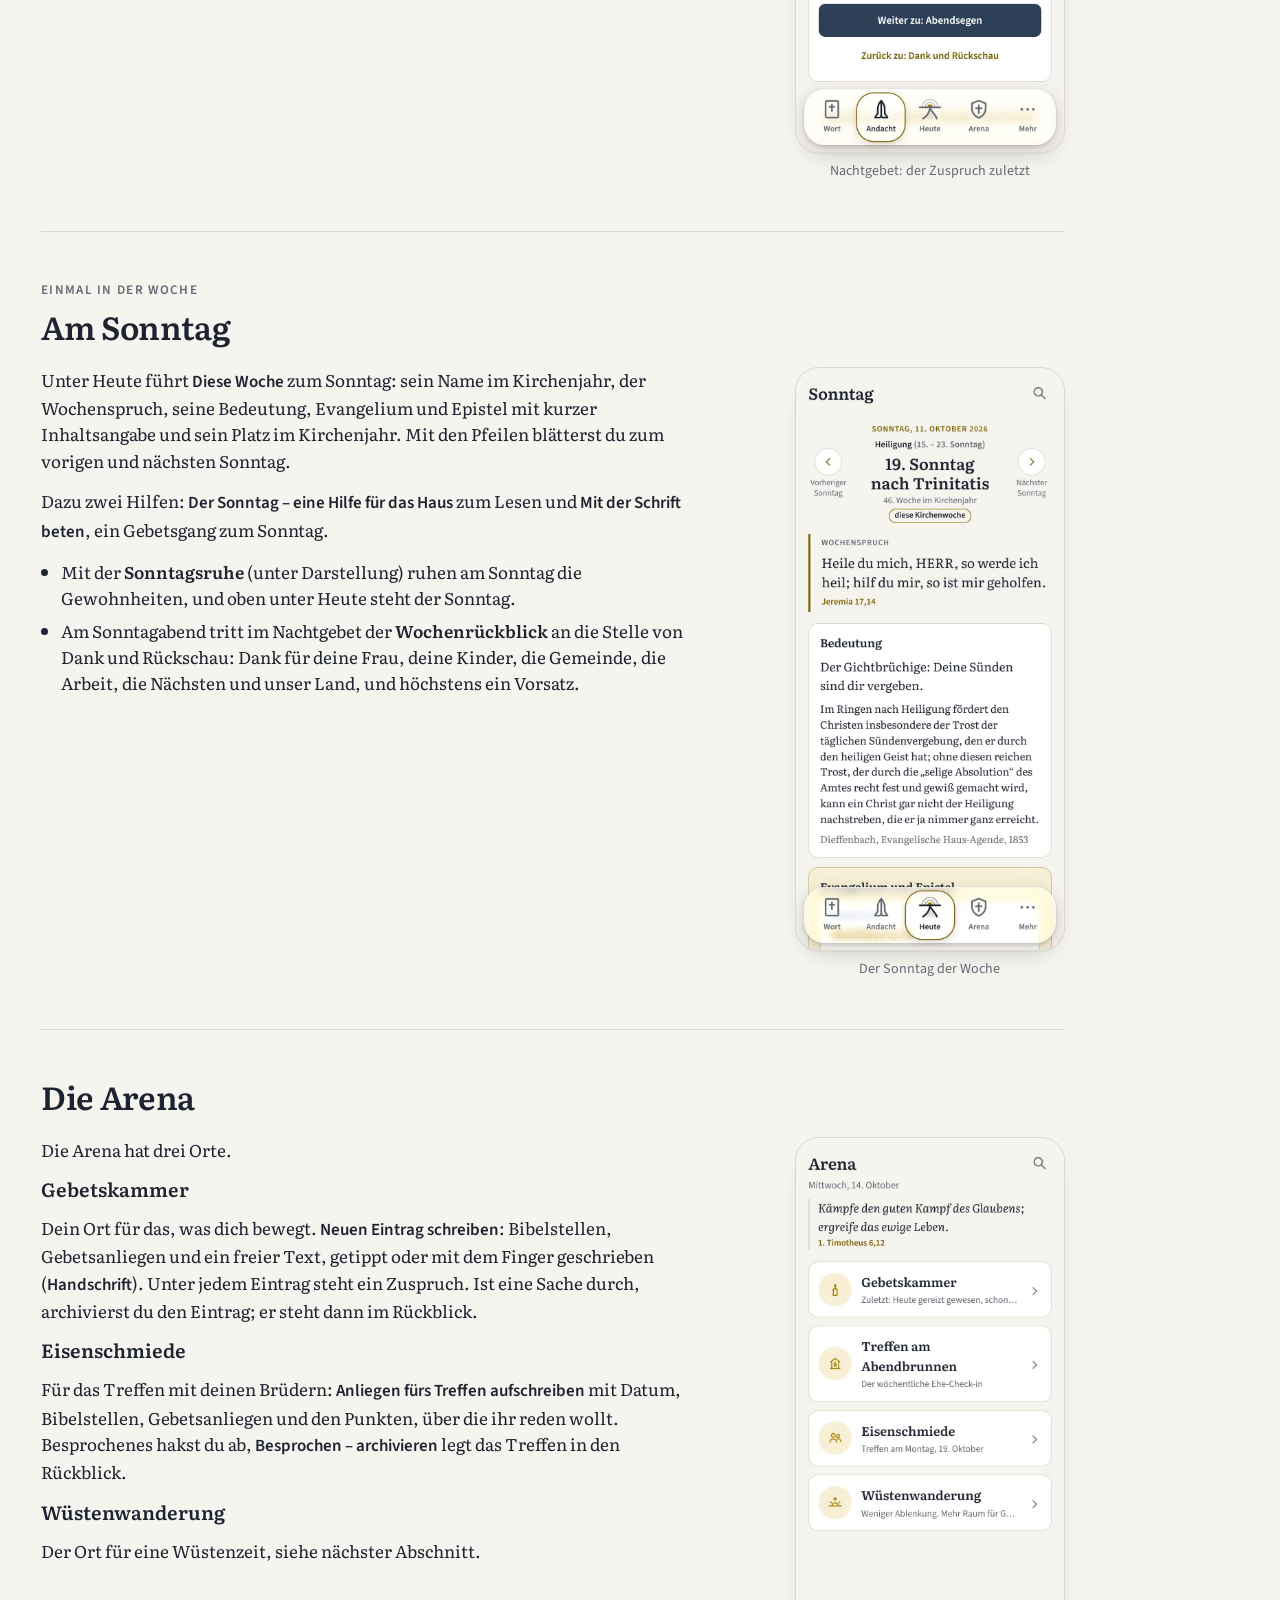
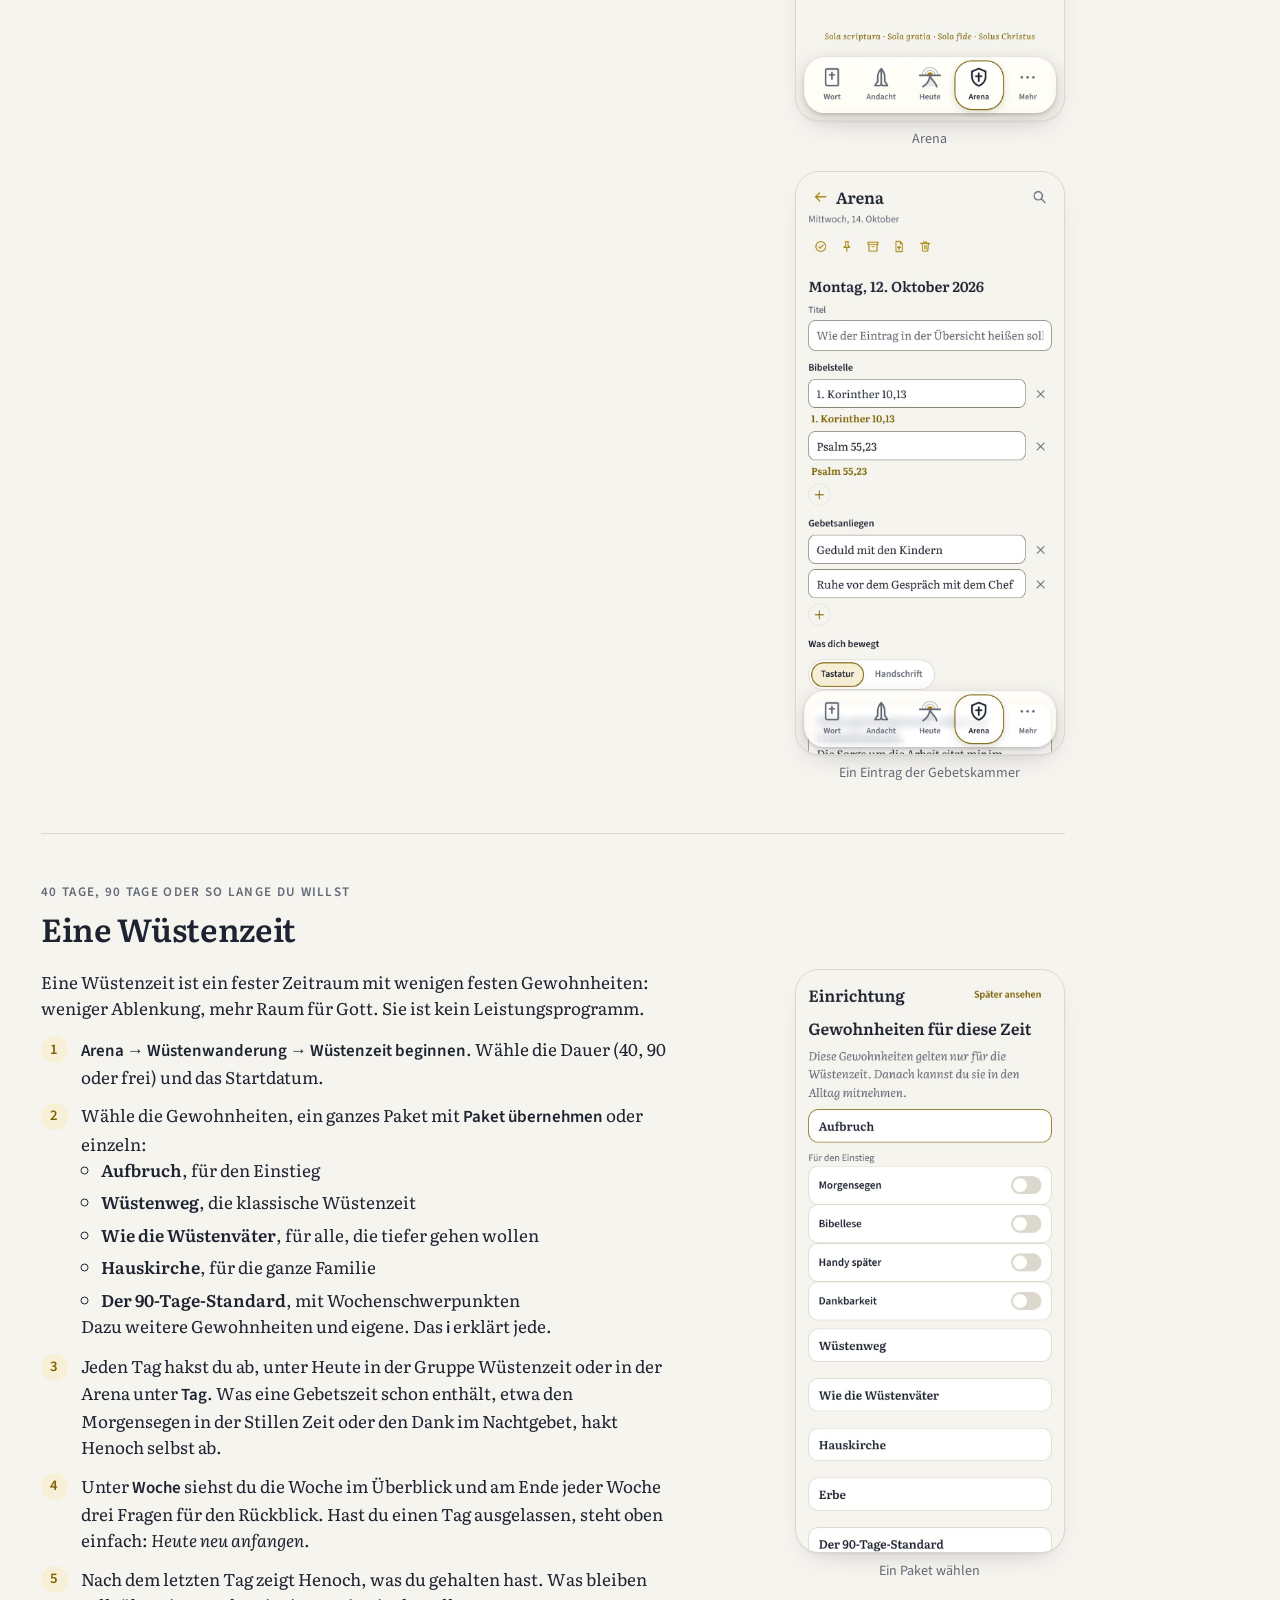
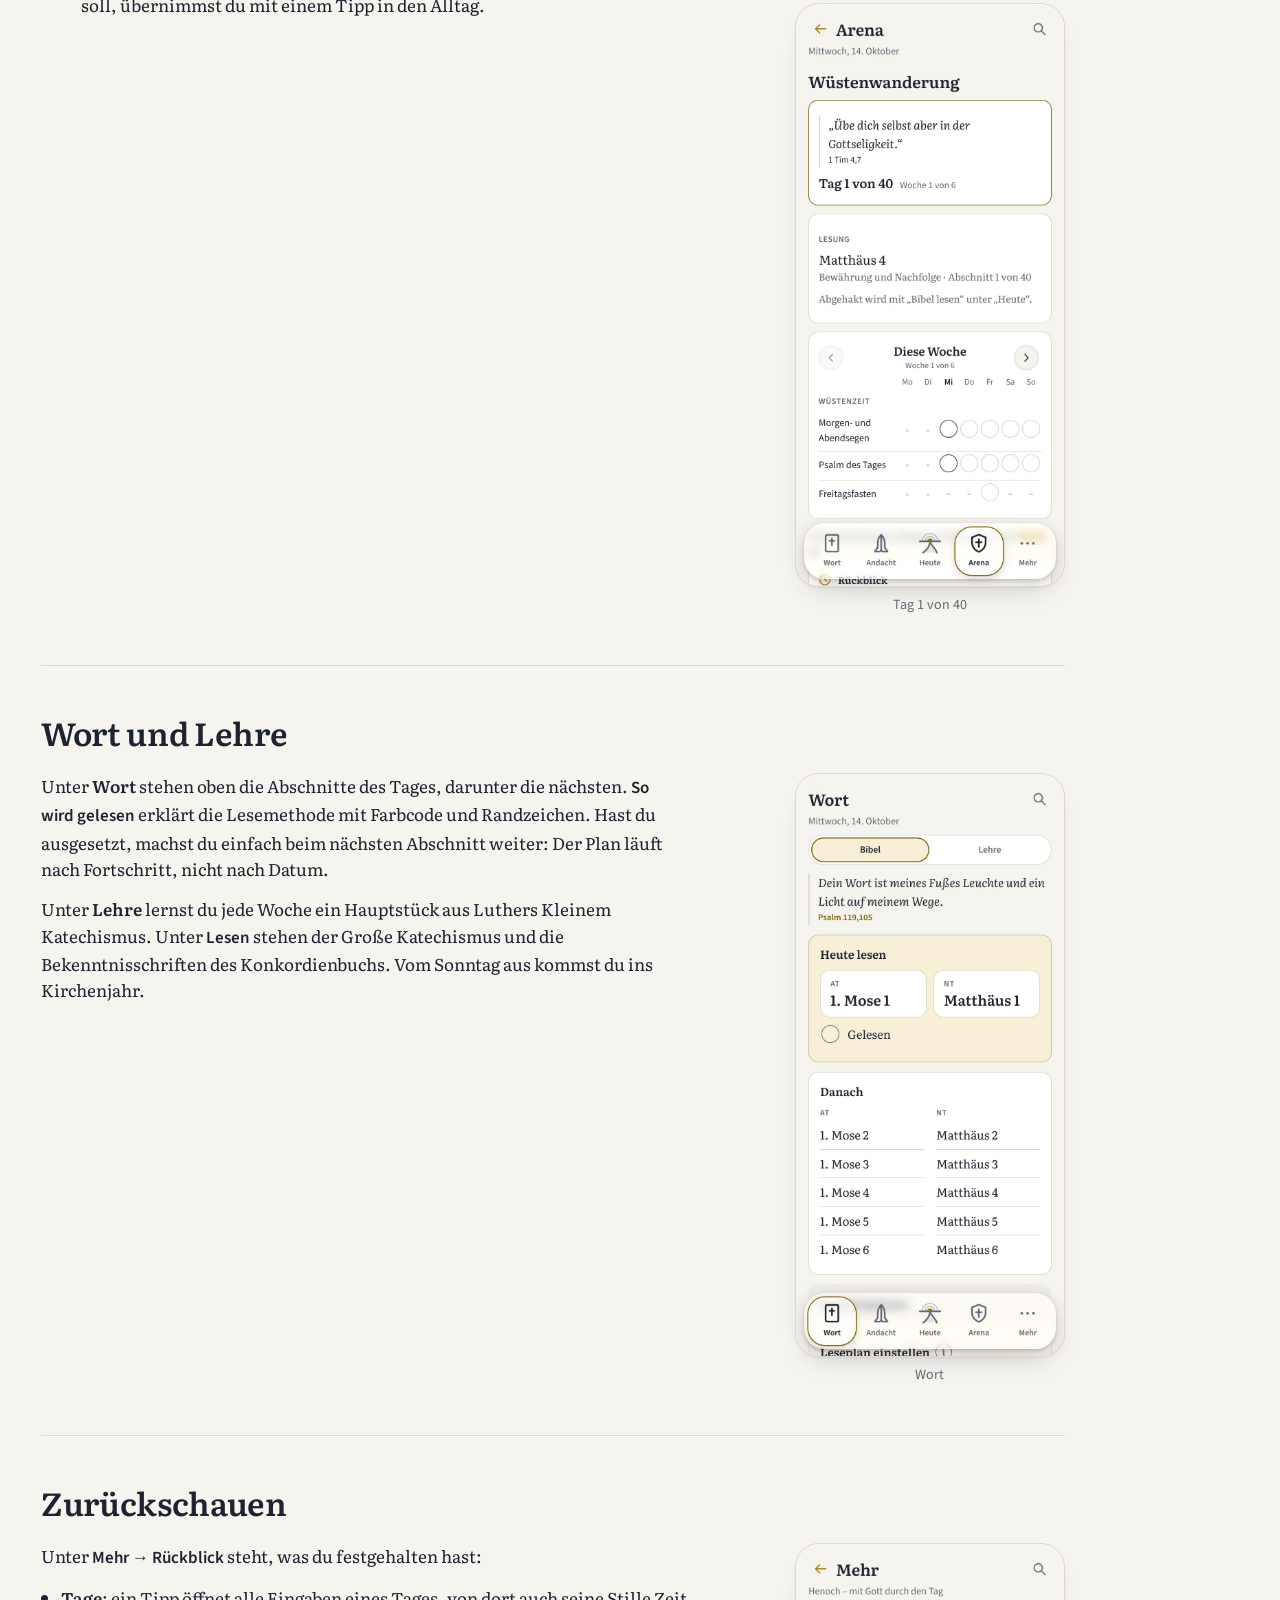
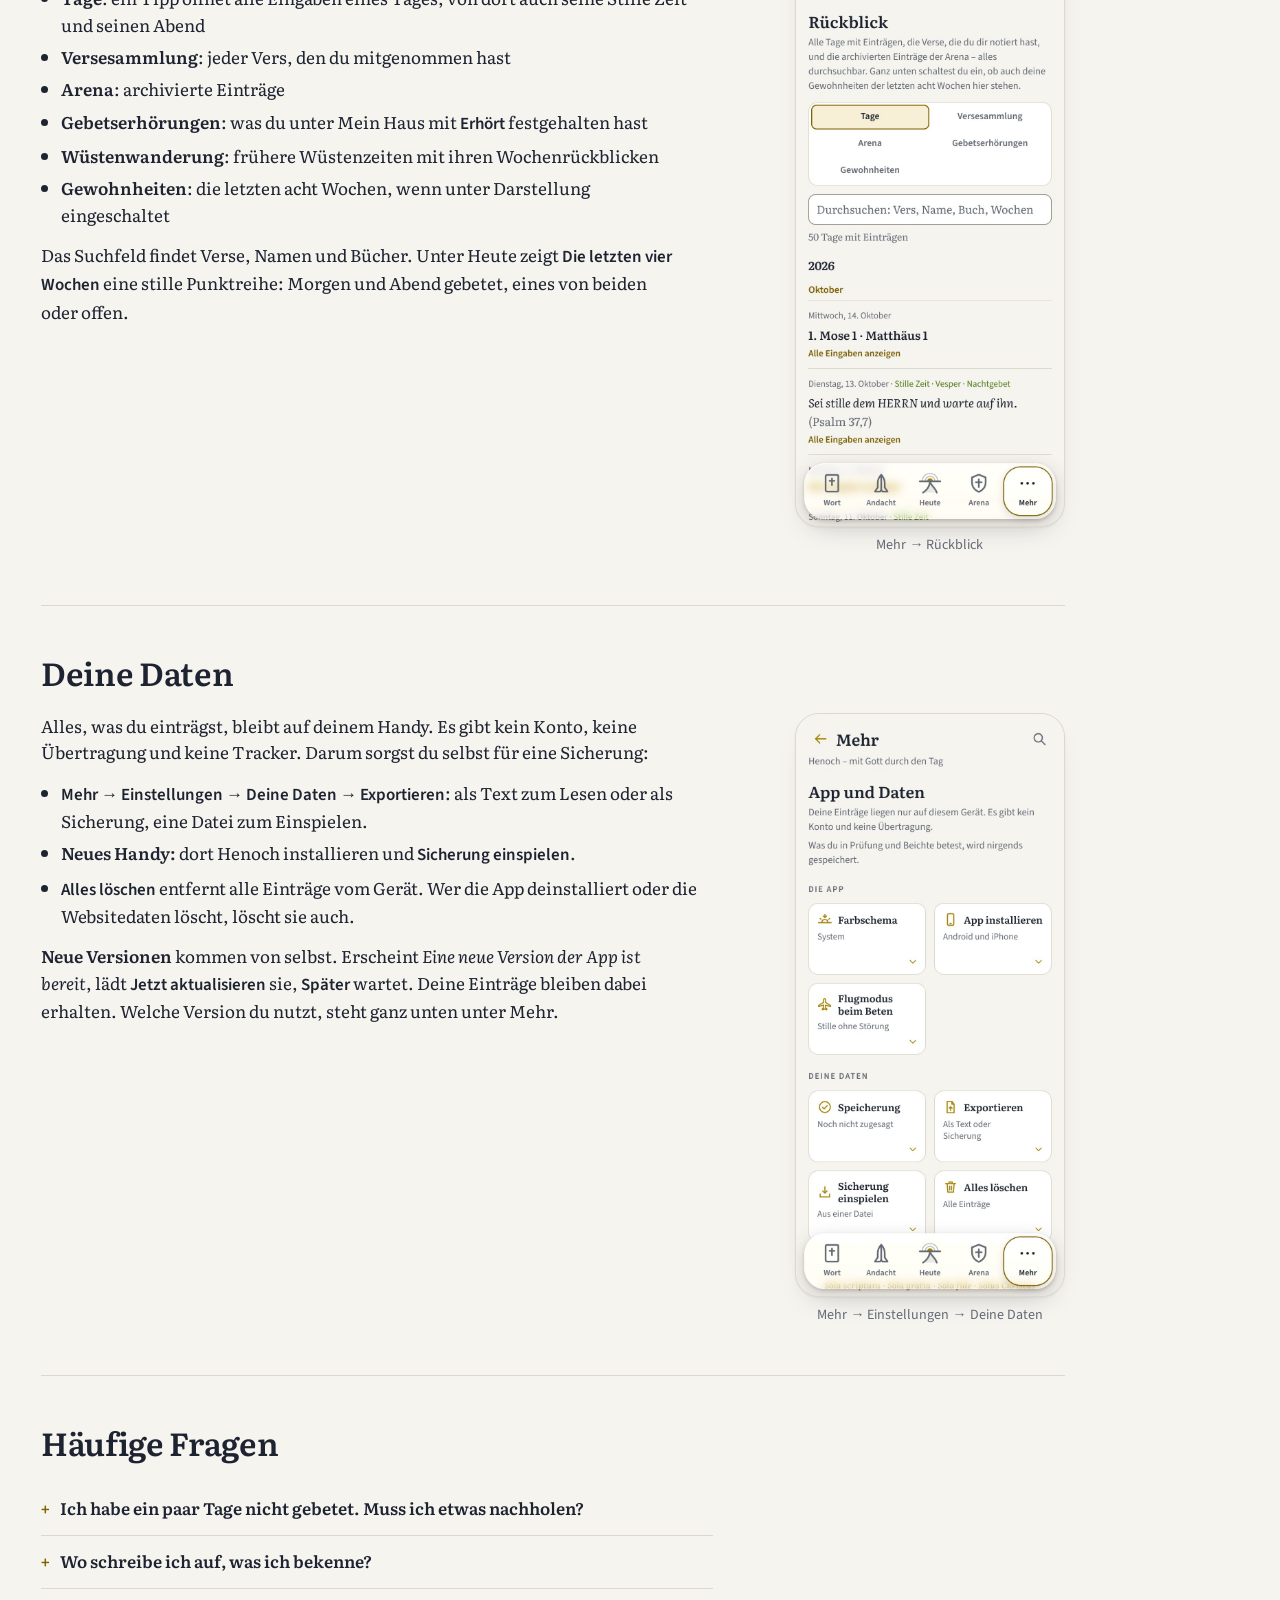
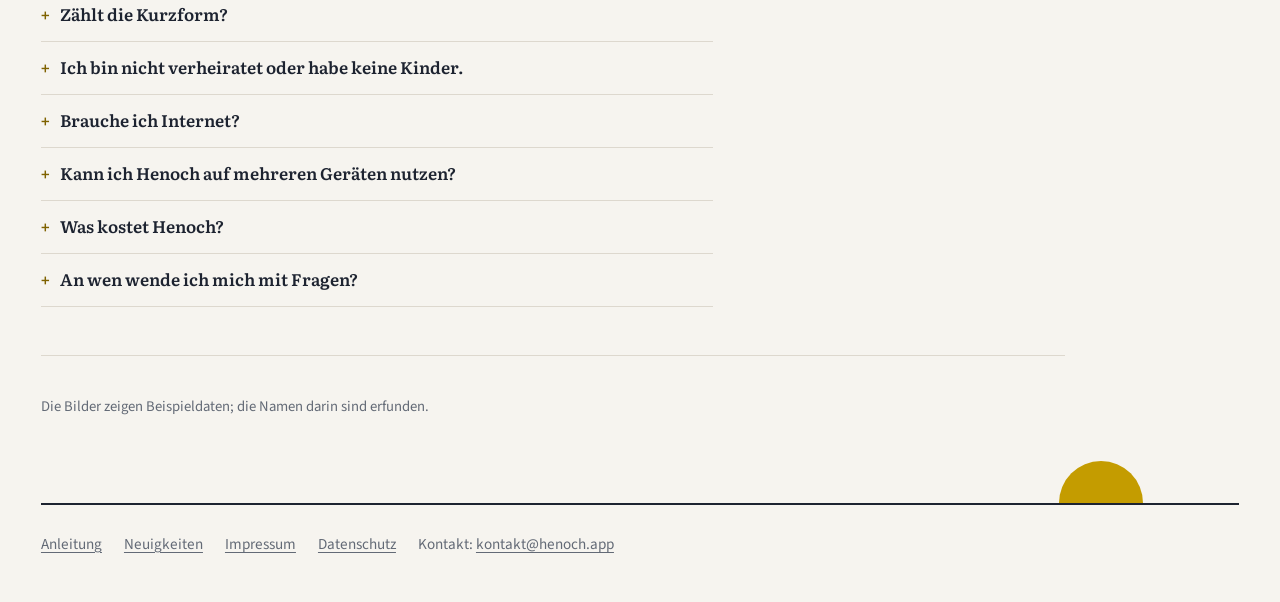
==== commit 04547b1c: "Bildschirmfotos neu aus der Vorschau der App (1.39.1), je hell und dunkel 31 Fotos für Startseite, A" ====
--- a/anleitung/index.html
+++ b/anleitung/index.html
@@ -258,7 +258,7 @@
         </ol>
       </div>
       <figure class="shot">
-        <img src="img/20-gebet.jpg" width="780" height="1688" loading="lazy" alt="Mehr, Gebet: die Kacheln Mein Haus mit Anna, Paul und Marie, Gebetsübersicht und Gebetsschatz.">
+        <picture><source srcset="img/20-gebet-dunkel.jpg" media="(prefers-color-scheme: dark)"><img src="img/20-gebet.jpg" width="780" height="1688" loading="lazy" alt="Mehr, Gebet: die Kacheln Mein Haus mit Anna, Paul und Marie, Gebetsübersicht und Gebetsschatz."></picture>
         <figcaption>Mehr → Gebet: Mein Haus, Gebetsübersicht, Gebetsschatz</figcaption>
       </figure>
     </div>
@@ -288,7 +288,7 @@
         <p><span class="ui">Diese Woche</span> führt zum Sonntag. <span class="ui">Heute lesen</span> zeigt die beiden Abschnitte des Leseplans. <span class="ui">Die drei Dinge</span> füllst du in der Stillen Zeit, nach dem Wort.</p>
       </div>
       <figure class="shot">
-        <img src="img/01-heute.jpg" width="780" height="1688" loading="lazy" alt="Heute: Datum, Tagesbogen, die Kacheln Stille Zeit und Vesper und Nachtgebet, der Sonntag der Woche, die Lesung des Tages.">
+        <picture><source srcset="img/01-heute-dunkel.jpg" media="(prefers-color-scheme: dark)"><img src="img/01-heute.jpg" width="780" height="1688" loading="lazy" alt="Heute: Datum, Tagesbogen, die Kacheln Stille Zeit und Vesper und Nachtgebet, der Sonntag der Woche, die Lesung des Tages."></picture>
         <figcaption>Heute</figcaption>
       </figure>
     </div>
@@ -301,7 +301,7 @@
         <p>Die Leiste mit den Zeichen zeigt die Schritte; jeden kannst du direkt antippen. <span class="ui">Weiter zu: …</span> führt zum nächsten. Mit <span class="ui">Zeit starten</span> läuft oben eine Uhr mit und zeigt, welcher Schritt gerade dran ist.</p>
       </div>
       <figure class="shot">
-        <img src="img/03-am-bett.jpg" width="780" height="1688" loading="lazy" alt="Andacht, Morgen: die Stille Zeit mit Ganze Ordnung und Kurzform, die Leiste der Schritte und der erste Schritt Am Bett.">
+        <picture><source srcset="img/03-am-bett-dunkel.jpg" media="(prefers-color-scheme: dark)"><img src="img/03-am-bett.jpg" width="780" height="1688" loading="lazy" alt="Andacht, Morgen: die Stille Zeit mit Ganze Ordnung und Kurzform, die Leiste der Schritte und der erste Schritt Am Bett."></picture>
         <figcaption>Andacht → Morgen, erster Schritt</figcaption>
       </figure>
     </div>
@@ -318,7 +318,7 @@
       </div>
       <div class="shots2">
         <figure class="shot">
-          <img src="img/04-das-wort.jpg" width="780" height="1688" loading="lazy" alt="Schritt Das Wort: die Stellen des Tages, der Hinweis zum dreimaligen Lesen, Felder für Stelle und Vers und die Doppelfrage.">
+          <picture><source srcset="img/04-das-wort-dunkel.jpg" media="(prefers-color-scheme: dark)"><img src="img/04-das-wort.jpg" width="780" height="1688" loading="lazy" alt="Schritt Das Wort: die Stellen des Tages, der Hinweis zum dreimaligen Lesen, Felder für Stelle und Vers und die Doppelfrage."></picture>
           <figcaption>Das Wort</figcaption>
         </figure>
       </div>
@@ -337,11 +337,11 @@
       </div>
       <div class="shots2">
         <figure class="shot">
-          <img src="img/05-das-gebet.jpg" width="780" height="1688" loading="lazy" alt="Schritt Das Gebet: Felder für Unterricht und Danksagung, die Beichte ohne Feld mit dem Hinweis Wird gebetet, nicht notiert, danach der Zuspruch aus Psalm 103.">
+          <picture><source srcset="img/05-das-gebet-dunkel.jpg" media="(prefers-color-scheme: dark)"><img src="img/05-das-gebet.jpg" width="780" height="1688" loading="lazy" alt="Schritt Das Gebet: Felder für Unterricht und Danksagung, die Beichte ohne Feld mit dem Hinweis Wird gebetet, nicht notiert, danach der Zuspruch aus Psalm 103."></picture>
           <figcaption>Das Gebet: die Beichte ohne Feld</figcaption>
         </figure>
         <figure class="shot">
-          <img src="img/06-ausrichtung.jpg" width="780" height="1688" loading="lazy" alt="Die drei Dinge: ein Vorschlag von gestern, Felder für Wort, Haus und Werk.">
+          <picture><source srcset="img/06-ausrichtung-dunkel.jpg" media="(prefers-color-scheme: dark)"><img src="img/06-ausrichtung.jpg" width="780" height="1688" loading="lazy" alt="Die drei Dinge: ein Vorschlag von gestern, Felder für Wort, Haus und Werk."></picture>
           <figcaption>Die drei Dinge</figcaption>
         </figure>
       </div>
@@ -362,7 +362,7 @@
         <p>Henoch zählt keine Serien und kennt keinen Rückstand. Ein leeres Kästchen ist kein Urteil, nur eine ehrliche Auskunft.</p>
       </div>
       <figure class="shot">
-        <img src="img/02-gewohnheiten.jpg" width="780" height="1688" loading="lazy" alt="Die Gewohnheiten unter Heute: Leiste der Wochentage, Im Blick, Täglich, Wöchentlich und Monatlich mit Kreisen zum Abhaken.">
+        <picture><source srcset="img/02-gewohnheiten-dunkel.jpg" media="(prefers-color-scheme: dark)"><img src="img/02-gewohnheiten.jpg" width="780" height="1688" loading="lazy" alt="Die Gewohnheiten unter Heute: Leiste der Wochentage, Im Blick, Täglich, Wöchentlich und Monatlich mit Kreisen zum Abhaken."></picture>
         <figcaption>Heute → Gewohnheiten</figcaption>
       </figure>
     </div>
@@ -390,11 +390,11 @@
       </div>
       <div class="shots2">
         <figure class="shot">
-          <img src="img/07-vesper.jpg" width="780" height="1688" loading="lazy" alt="Andacht, Abend: die Vesper mit den Schritten Lob, Wort, Gebet und Nacht.">
+          <picture><source srcset="img/07-vesper-dunkel.jpg" media="(prefers-color-scheme: dark)"><img src="img/07-vesper.jpg" width="780" height="1688" loading="lazy" alt="Andacht, Abend: die Vesper mit den Schritten Lob, Wort, Gebet und Nacht."></picture>
           <figcaption>Die Vesper</figcaption>
         </figure>
         <figure class="shot">
-          <img src="img/08b-zuspruch.jpg" width="780" height="1688" loading="lazy" alt="Nachtgebet, Prüfung und Zuspruch: der Zuspruch aus dem ersten Johannesbrief.">
+          <picture><source srcset="img/08b-zuspruch-dunkel.jpg" media="(prefers-color-scheme: dark)"><img src="img/08b-zuspruch.jpg" width="780" height="1688" loading="lazy" alt="Nachtgebet, Prüfung und Zuspruch: der Zuspruch aus dem ersten Johannesbrief."></picture>
           <figcaption>Nachtgebet: der Zuspruch zuletzt</figcaption>
         </figure>
       </div>
@@ -413,7 +413,7 @@
         </ul>
       </div>
       <figure class="shot">
-        <img src="img/11-sonntag.jpg" width="780" height="1688" loading="lazy" alt="Die Seite des Sonntags: 19. Sonntag nach Trinitatis mit Wochenspruch und Bedeutung.">
+        <picture><source srcset="img/11-sonntag-dunkel.jpg" media="(prefers-color-scheme: dark)"><img src="img/11-sonntag.jpg" width="780" height="1688" loading="lazy" alt="Die Seite des Sonntags: 19. Sonntag nach Trinitatis mit Wochenspruch und Bedeutung."></picture>
         <figcaption>Der Sonntag der Woche</figcaption>
       </figure>
     </div>
@@ -433,11 +433,11 @@
       </div>
       <div class="shots2">
         <figure class="shot">
-          <img src="img/12-arena.jpg" width="780" height="1688" loading="lazy" alt="Die Arena mit Gebetskammer, Eisenschmiede und Wüstenwanderung.">
+          <picture><source srcset="img/12-arena-dunkel.jpg" media="(prefers-color-scheme: dark)"><img src="img/12-arena.jpg" width="780" height="1688" loading="lazy" alt="Die Arena mit Gebetskammer, Eisenschmiede und Wüstenwanderung."></picture>
           <figcaption>Arena</figcaption>
         </figure>
         <figure class="shot">
-          <img src="img/13-gebetskammer.jpg" width="780" height="1688" loading="lazy" alt="Ein Eintrag der Gebetskammer mit Bibelstellen, Gebetsanliegen und freiem Text.">
+          <picture><source srcset="img/13-gebetskammer-dunkel.jpg" media="(prefers-color-scheme: dark)"><img src="img/13-gebetskammer.jpg" width="780" height="1688" loading="lazy" alt="Ein Eintrag der Gebetskammer mit Bibelstellen, Gebetsanliegen und freiem Text."></picture>
           <figcaption>Ein Eintrag der Gebetskammer</figcaption>
         </figure>
       </div>
@@ -467,11 +467,11 @@
       </div>
       <div class="shots2">
         <figure class="shot">
-          <img src="img/16-wueste-pakete.jpg" width="780" height="1688" loading="lazy" alt="Die Wahl der Gewohnheiten: das Paket Aufbruch mit Beschreibung, Vers und Paket übernehmen.">
+          <picture><source srcset="img/16-wueste-pakete-dunkel.jpg" media="(prefers-color-scheme: dark)"><img src="img/16-wueste-pakete.jpg" width="780" height="1688" loading="lazy" alt="Die Wahl der Gewohnheiten: das Paket Aufbruch mit Beschreibung, Vers und Paket übernehmen."></picture>
           <figcaption>Ein Paket wählen</figcaption>
         </figure>
         <figure class="shot">
-          <img src="img/17-wueste-tag.jpg" width="780" height="1688" loading="lazy" alt="Die laufende Wüstenzeit: Vers, Tag 1 von 40, die Gewohnheiten des Tages mit dem i daneben.">
+          <picture><source srcset="img/17-wueste-tag-dunkel.jpg" media="(prefers-color-scheme: dark)"><img src="img/17-wueste-tag.jpg" width="780" height="1688" loading="lazy" alt="Die laufende Wüstenzeit: Vers, Tag 1 von 40, die Gewohnheiten des Tages mit dem i daneben."></picture>
           <figcaption>Tag 1 von 40</figcaption>
         </figure>
       </div>
@@ -486,7 +486,7 @@
         <p>Unter <strong>Lehre</strong> lernst du jede Woche ein Hauptstück aus Luthers Kleinem Katechismus. Unter <span class="ui">Lesen</span> stehen der Große Katechismus und die Bekenntnisschriften des Konkordienbuchs. Vom Sonntag aus kommst du ins Kirchenjahr.</p>
       </div>
       <figure class="shot">
-        <img src="img/09-wort.jpg" width="780" height="1688" loading="lazy" alt="Wort: Heute lesen und Danach mit den nächsten Abschnitten aus Altem und Neuem Testament.">
+        <picture><source srcset="img/09-wort-dunkel.jpg" media="(prefers-color-scheme: dark)"><img src="img/09-wort.jpg" width="780" height="1688" loading="lazy" alt="Wort: Heute lesen und Danach mit den nächsten Abschnitten aus Altem und Neuem Testament."></picture>
         <figcaption>Wort</figcaption>
       </figure>
     </div>
@@ -508,7 +508,7 @@
         <p>Das Suchfeld findet Verse, Namen und Bücher. Unter Heute zeigt <span class="ui">Die letzten vier Wochen</span> eine stille Punktreihe: Morgen und Abend gebetet, eines von beiden oder offen.</p>
       </div>
       <figure class="shot">
-        <img src="img/21-rueckblick.jpg" width="780" height="1688" loading="lazy" alt="Der Rückblick mit den Ansichten Tage, Versesammlung, Arena, Gebetserhörungen und Gewohnheiten und einer Liste der Tage.">
+        <picture><source srcset="img/21-rueckblick-dunkel.jpg" media="(prefers-color-scheme: dark)"><img src="img/21-rueckblick.jpg" width="780" height="1688" loading="lazy" alt="Der Rückblick mit den Ansichten Tage, Versesammlung, Arena, Gebetserhörungen und Gewohnheiten und einer Liste der Tage."></picture>
         <figcaption>Mehr → Rückblick</figcaption>
       </figure>
     </div>
@@ -527,7 +527,7 @@
         <p><strong>Neue Versionen</strong> kommen von selbst. Erscheint <em>Eine neue Version der App ist bereit</em>, lädt <span class="ui">Jetzt aktualisieren</span> sie, <span class="ui">Später</span> wartet. Deine Einträge bleiben dabei erhalten. Welche Version du nutzt, steht ganz unten unter Mehr.</p>
       </div>
       <figure class="shot">
-        <img src="img/22-daten.jpg" width="780" height="1688" loading="lazy" alt="Einstellungen, Deine Daten: Speicherung, Exportieren, Sicherung einspielen und Alles löschen.">
+        <picture><source srcset="img/22-daten-dunkel.jpg" media="(prefers-color-scheme: dark)"><img src="img/22-daten.jpg" width="780" height="1688" loading="lazy" alt="Einstellungen, Deine Daten: Speicherung, Exportieren, Sicherung einspielen und Alles löschen."></picture>
         <figcaption>Mehr → Einstellungen → Deine Daten</figcaption>
       </figure>
     </div>
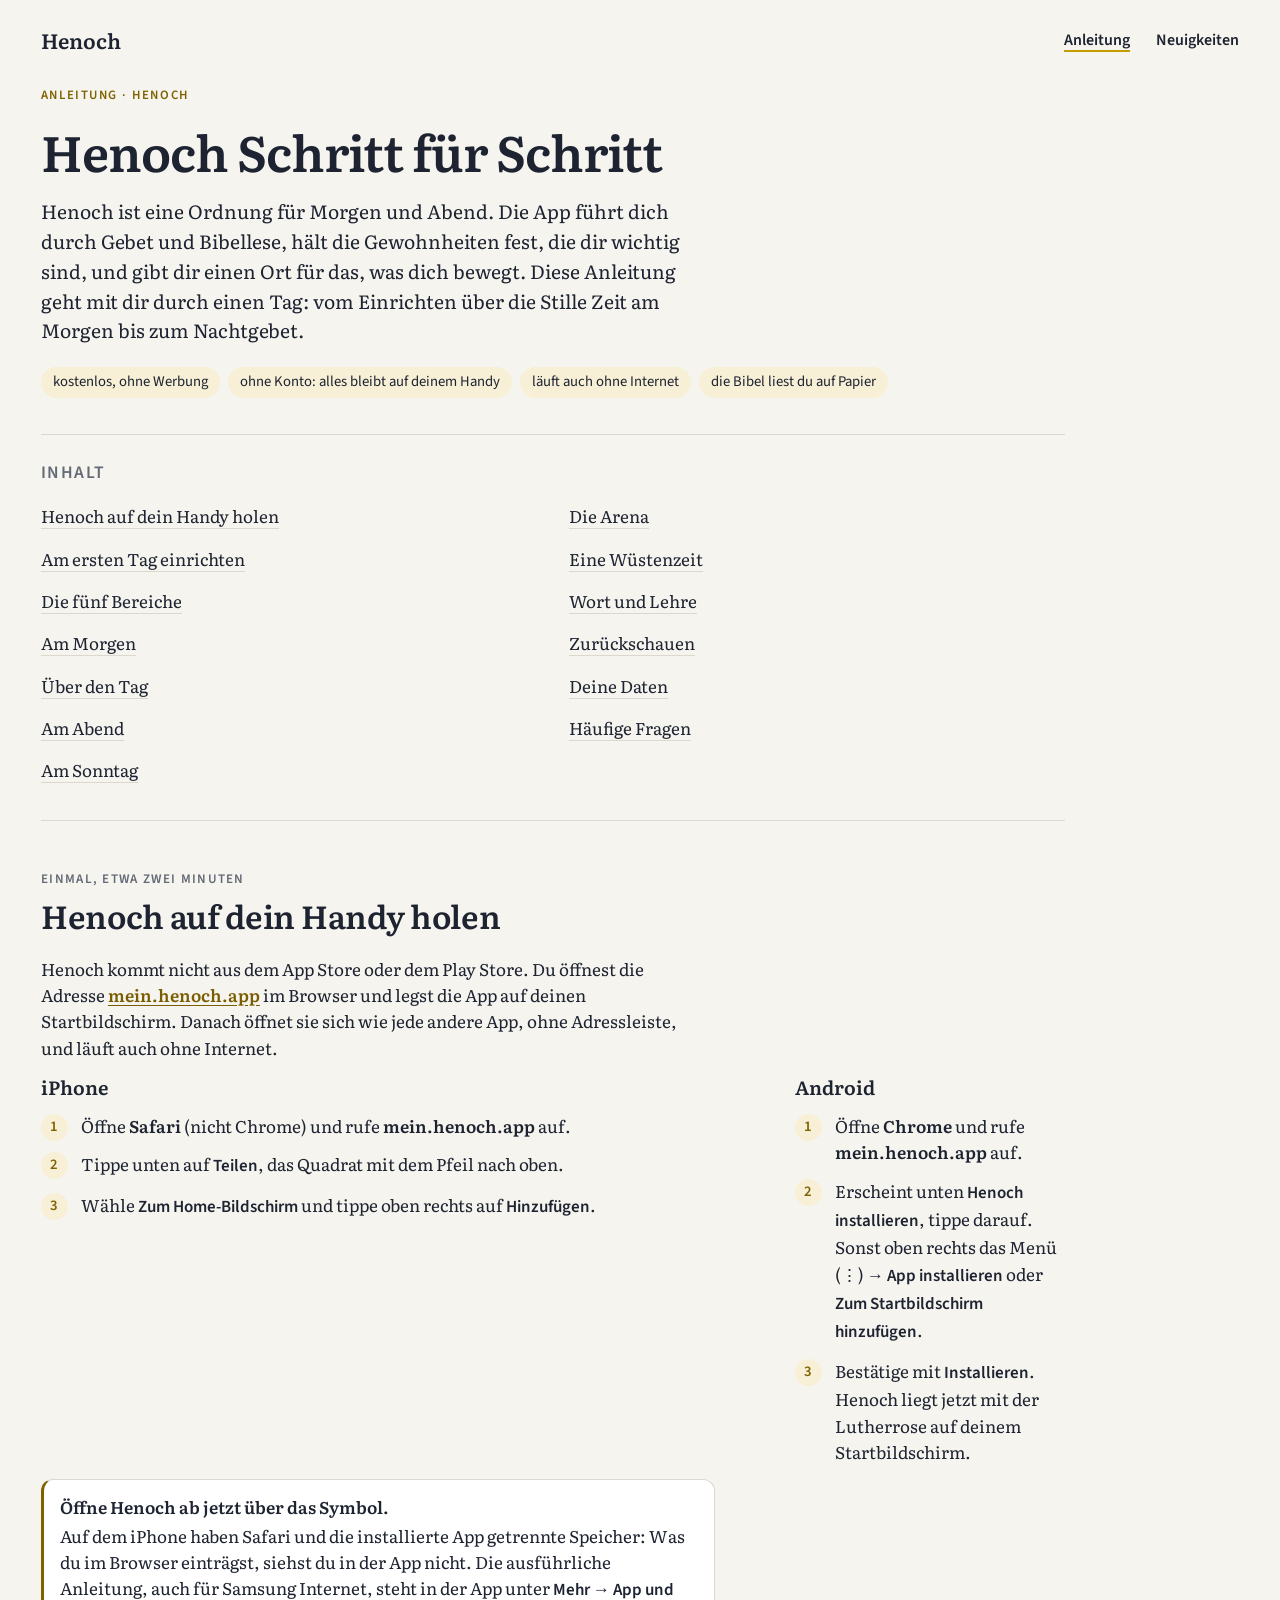
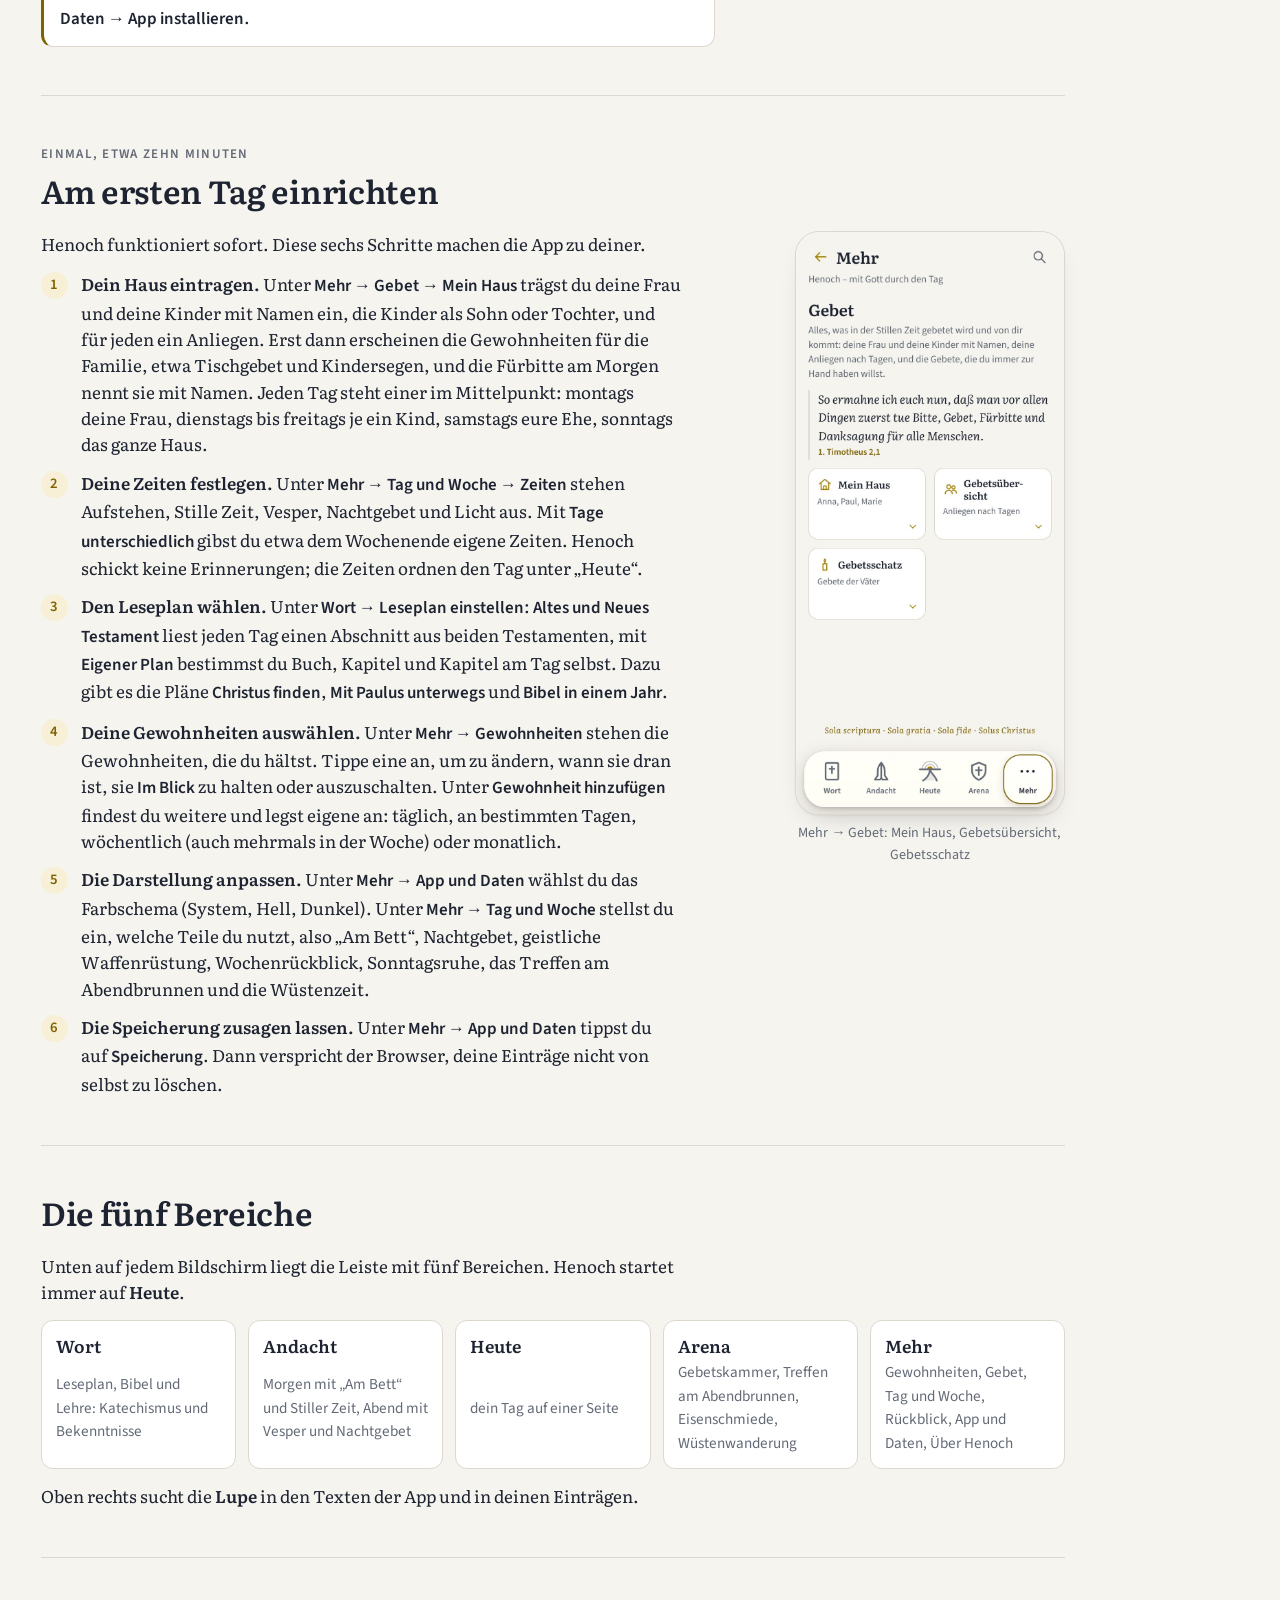
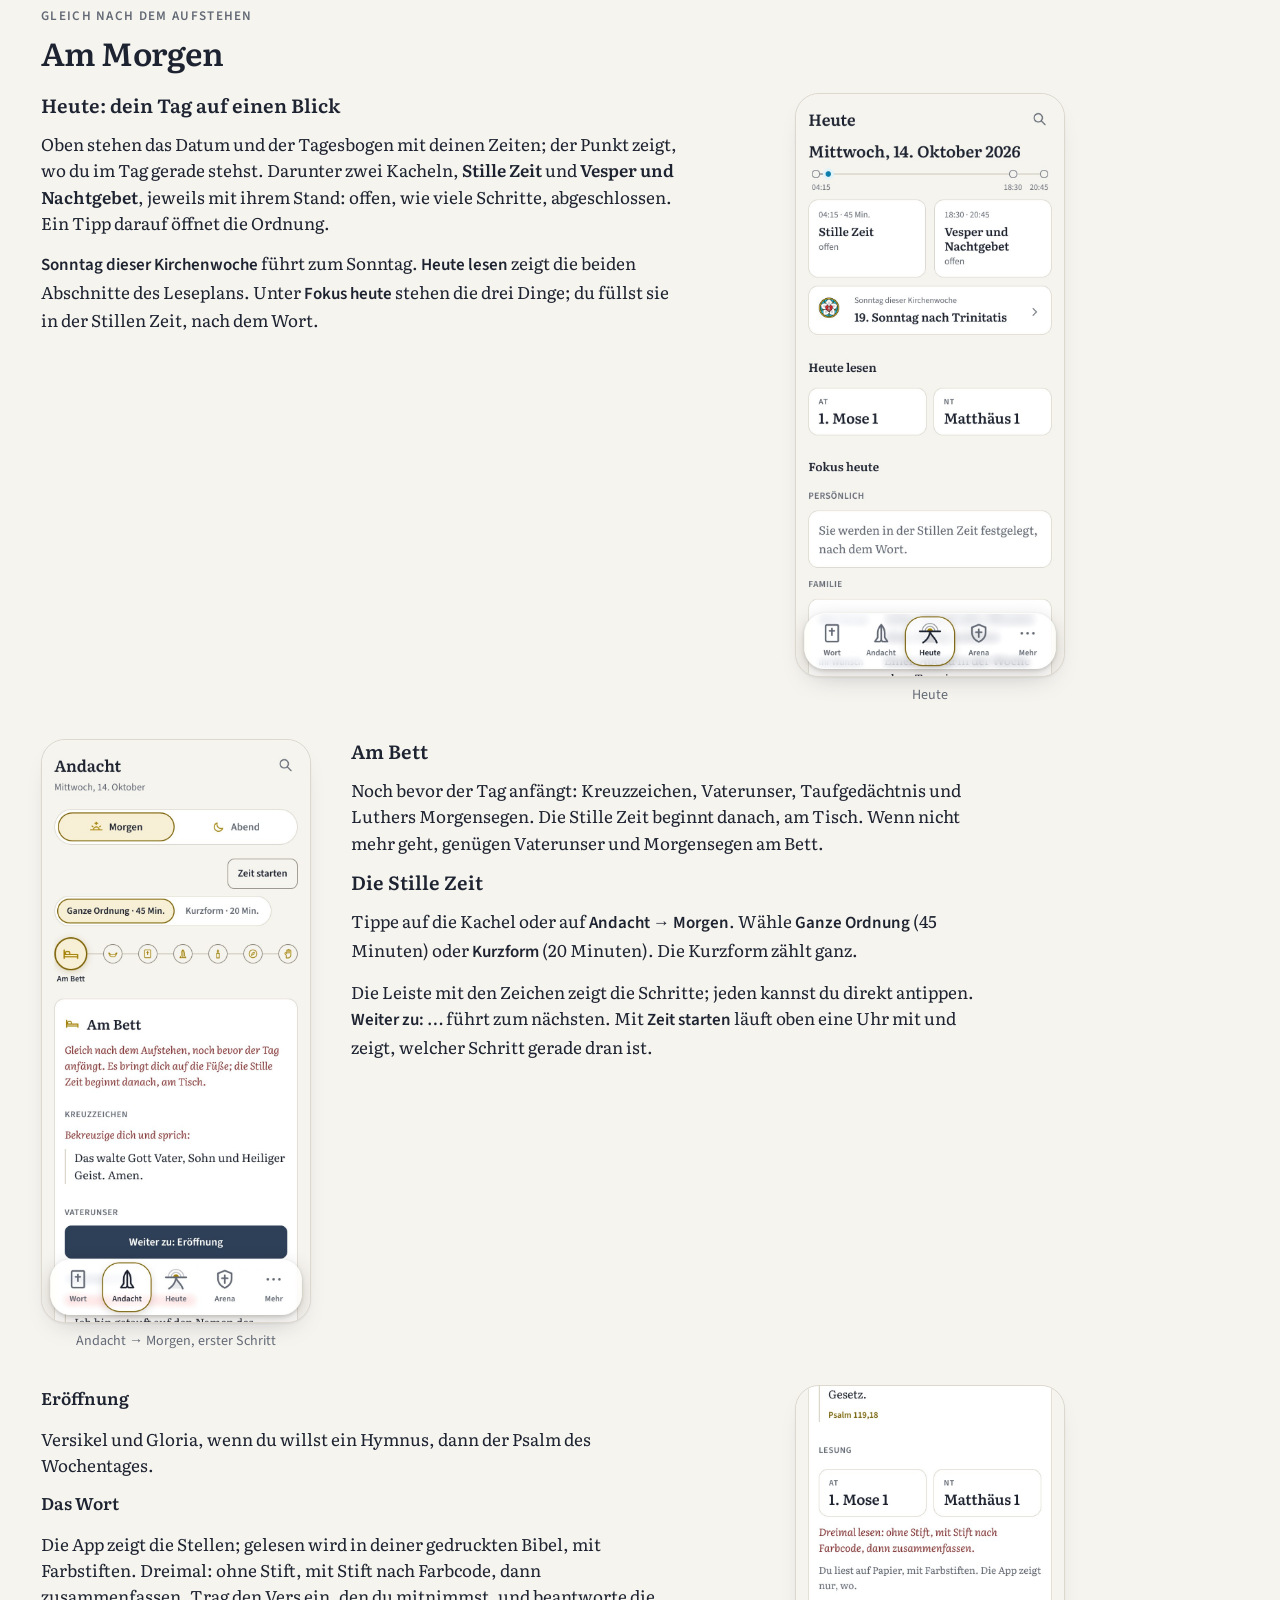
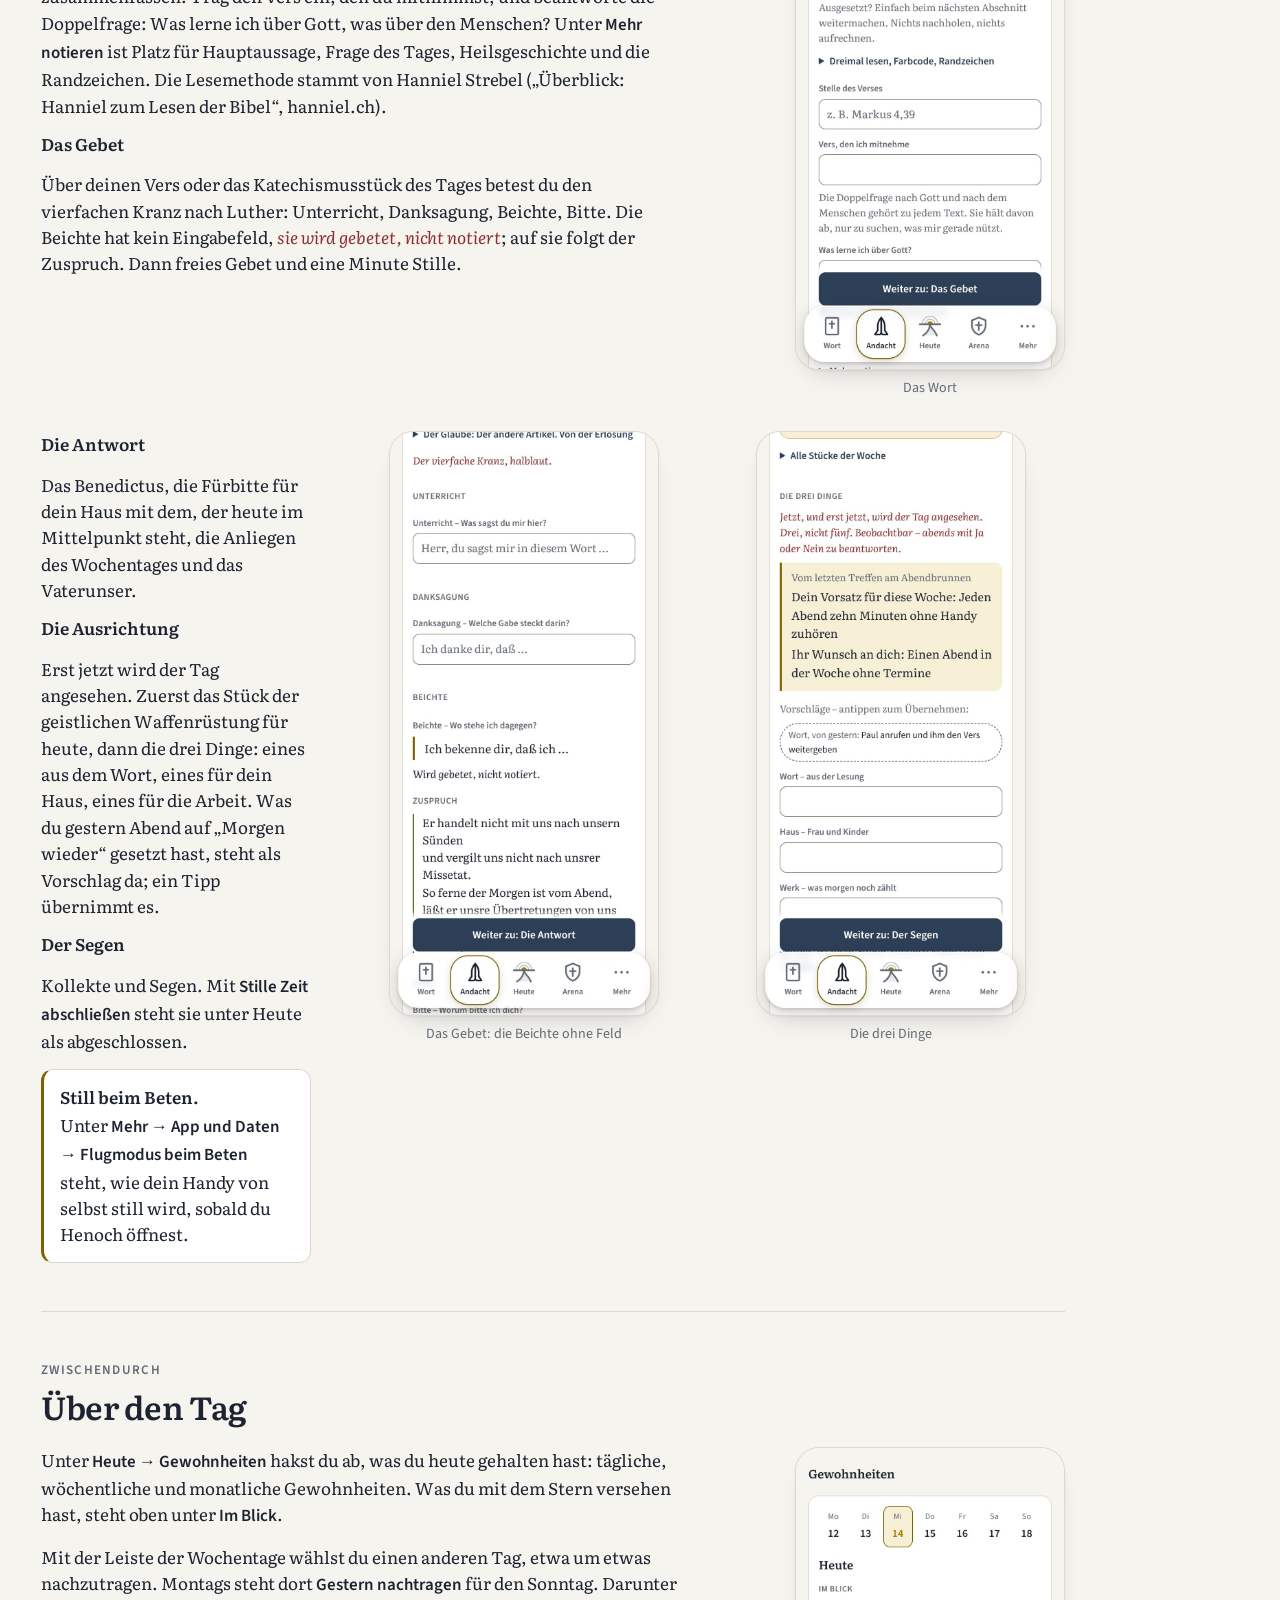
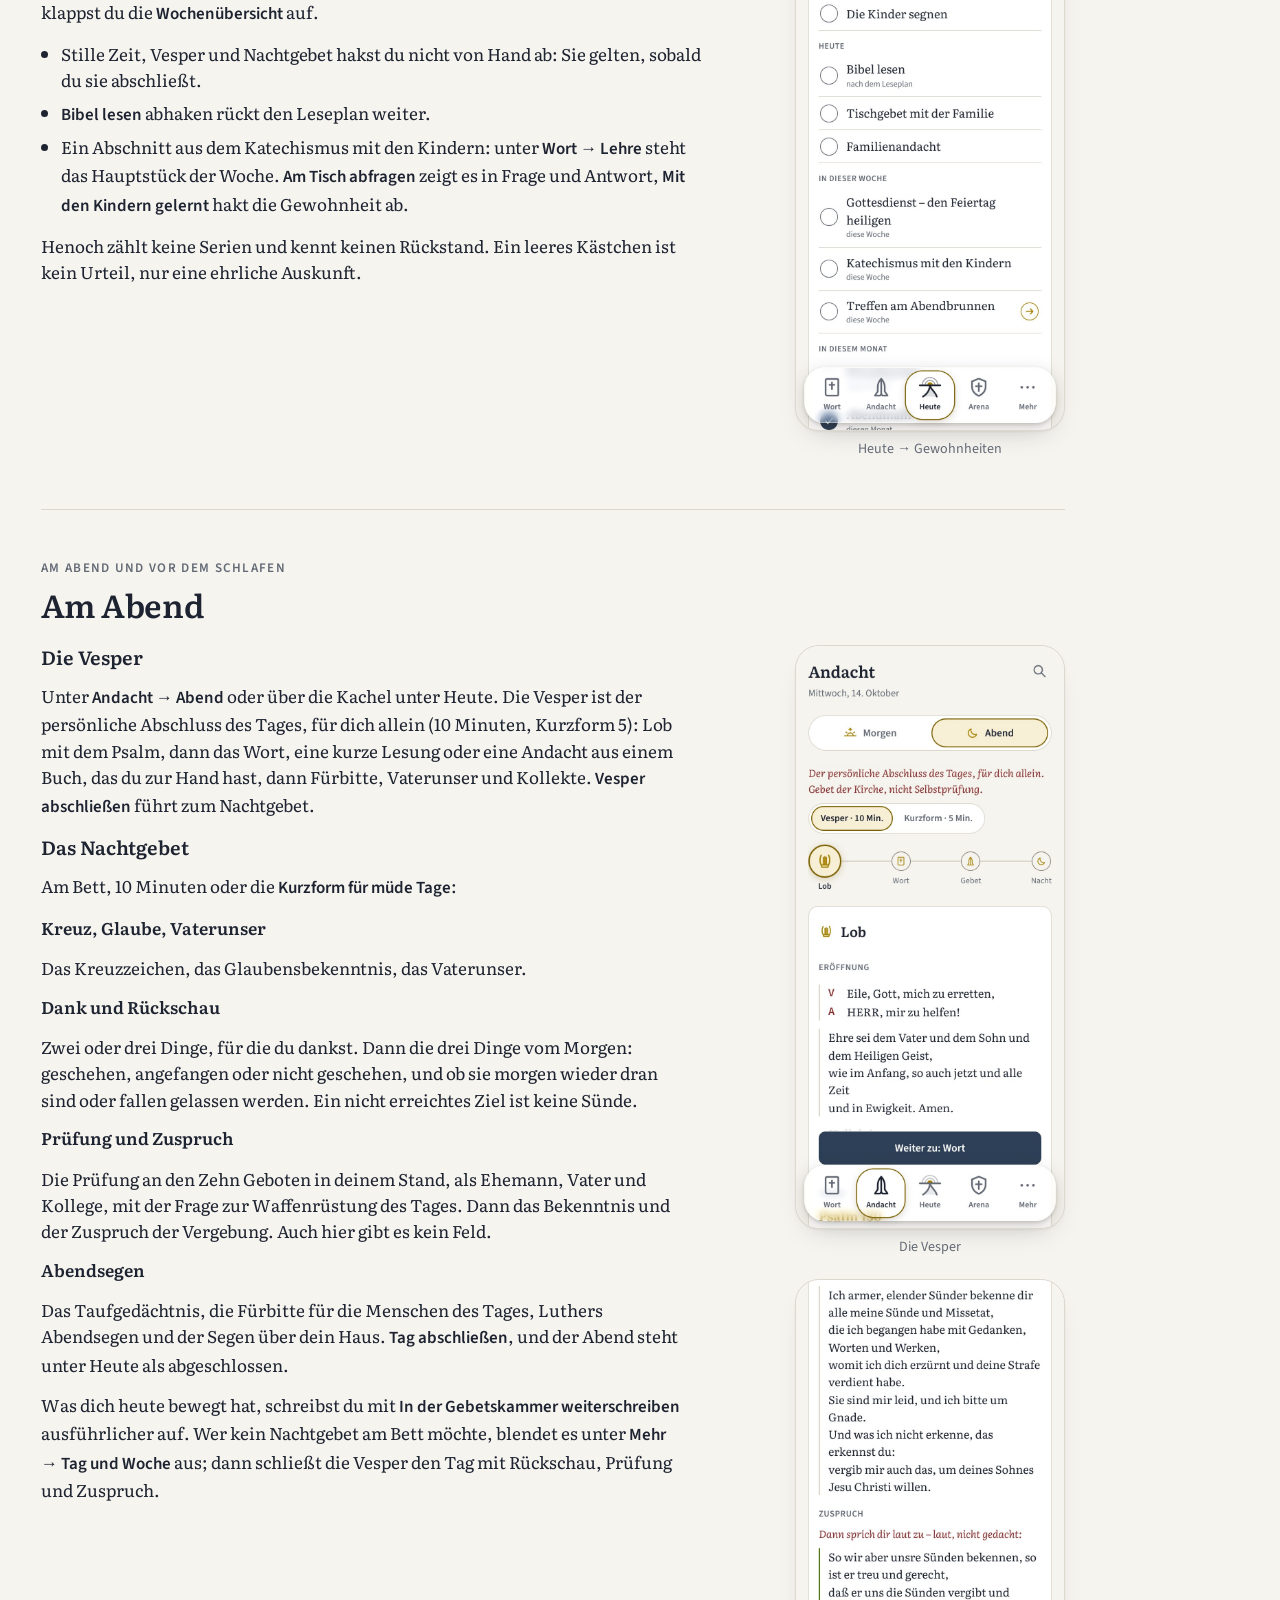
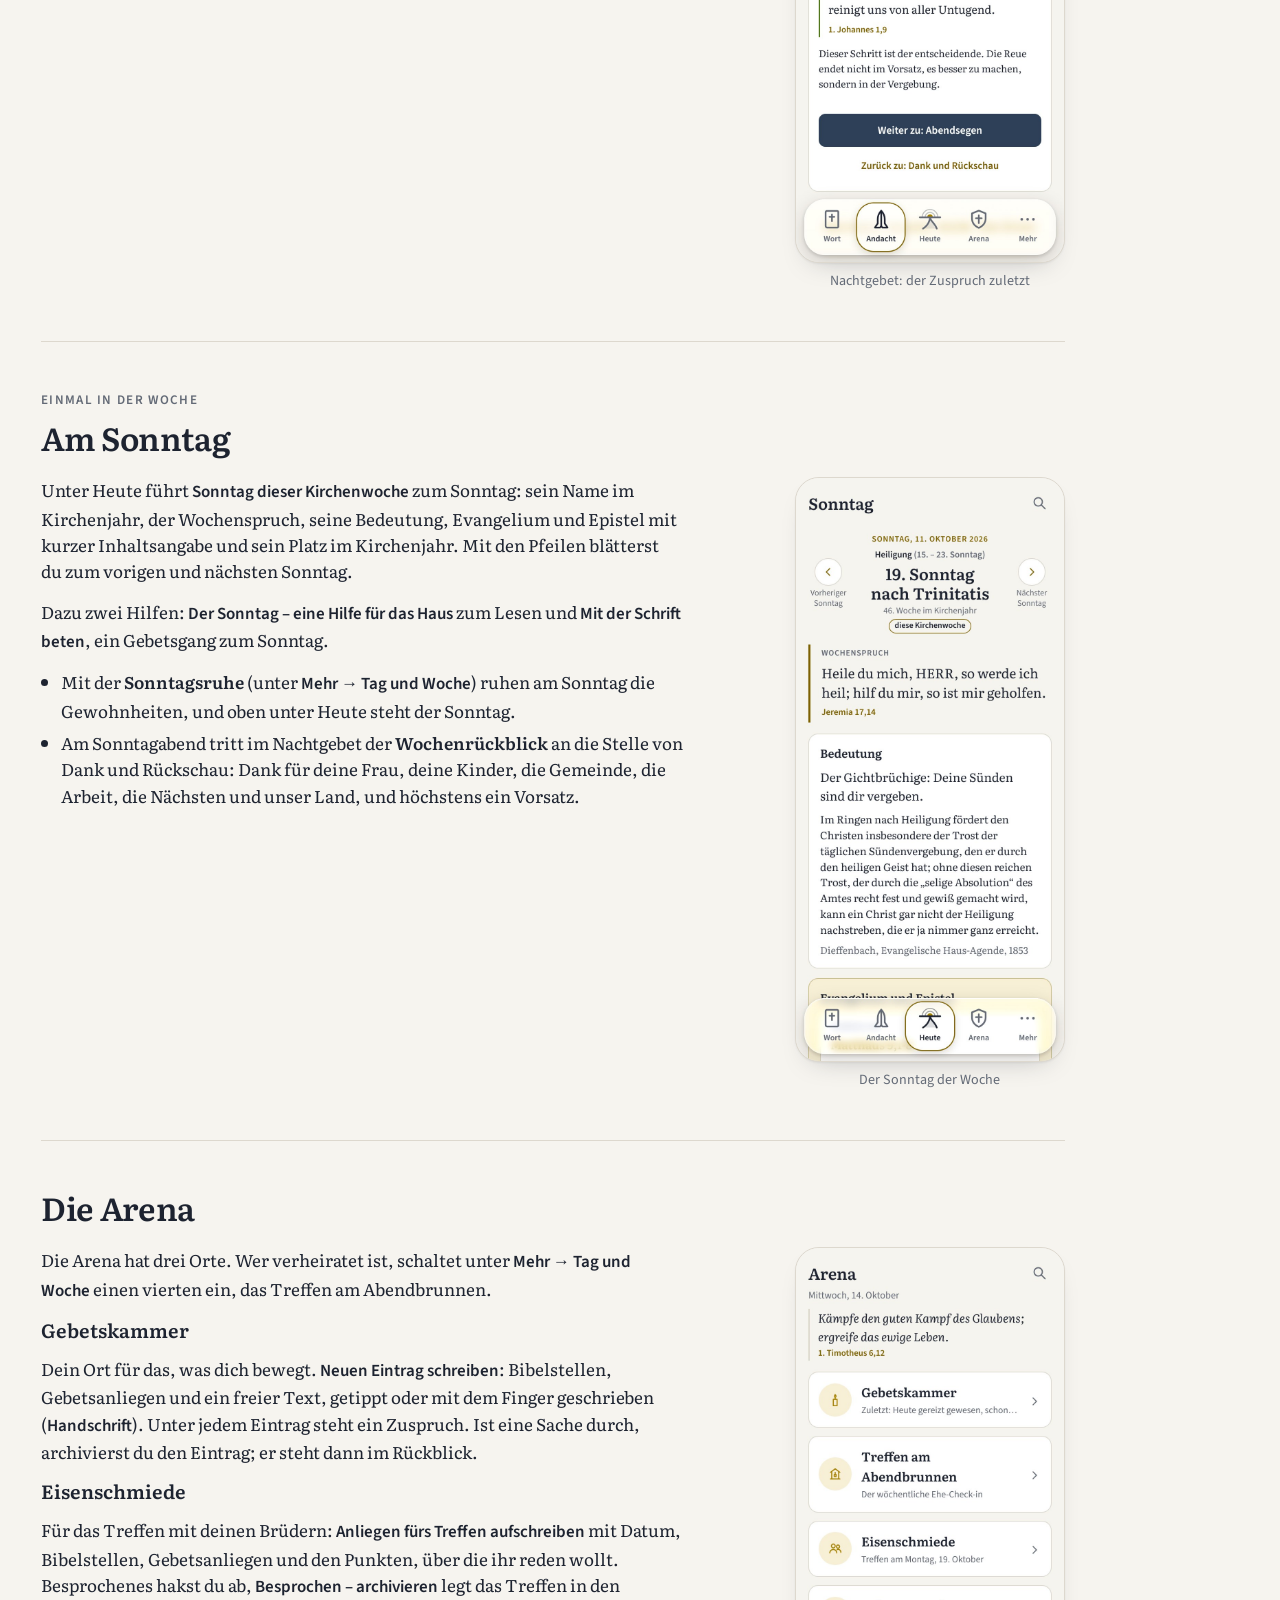
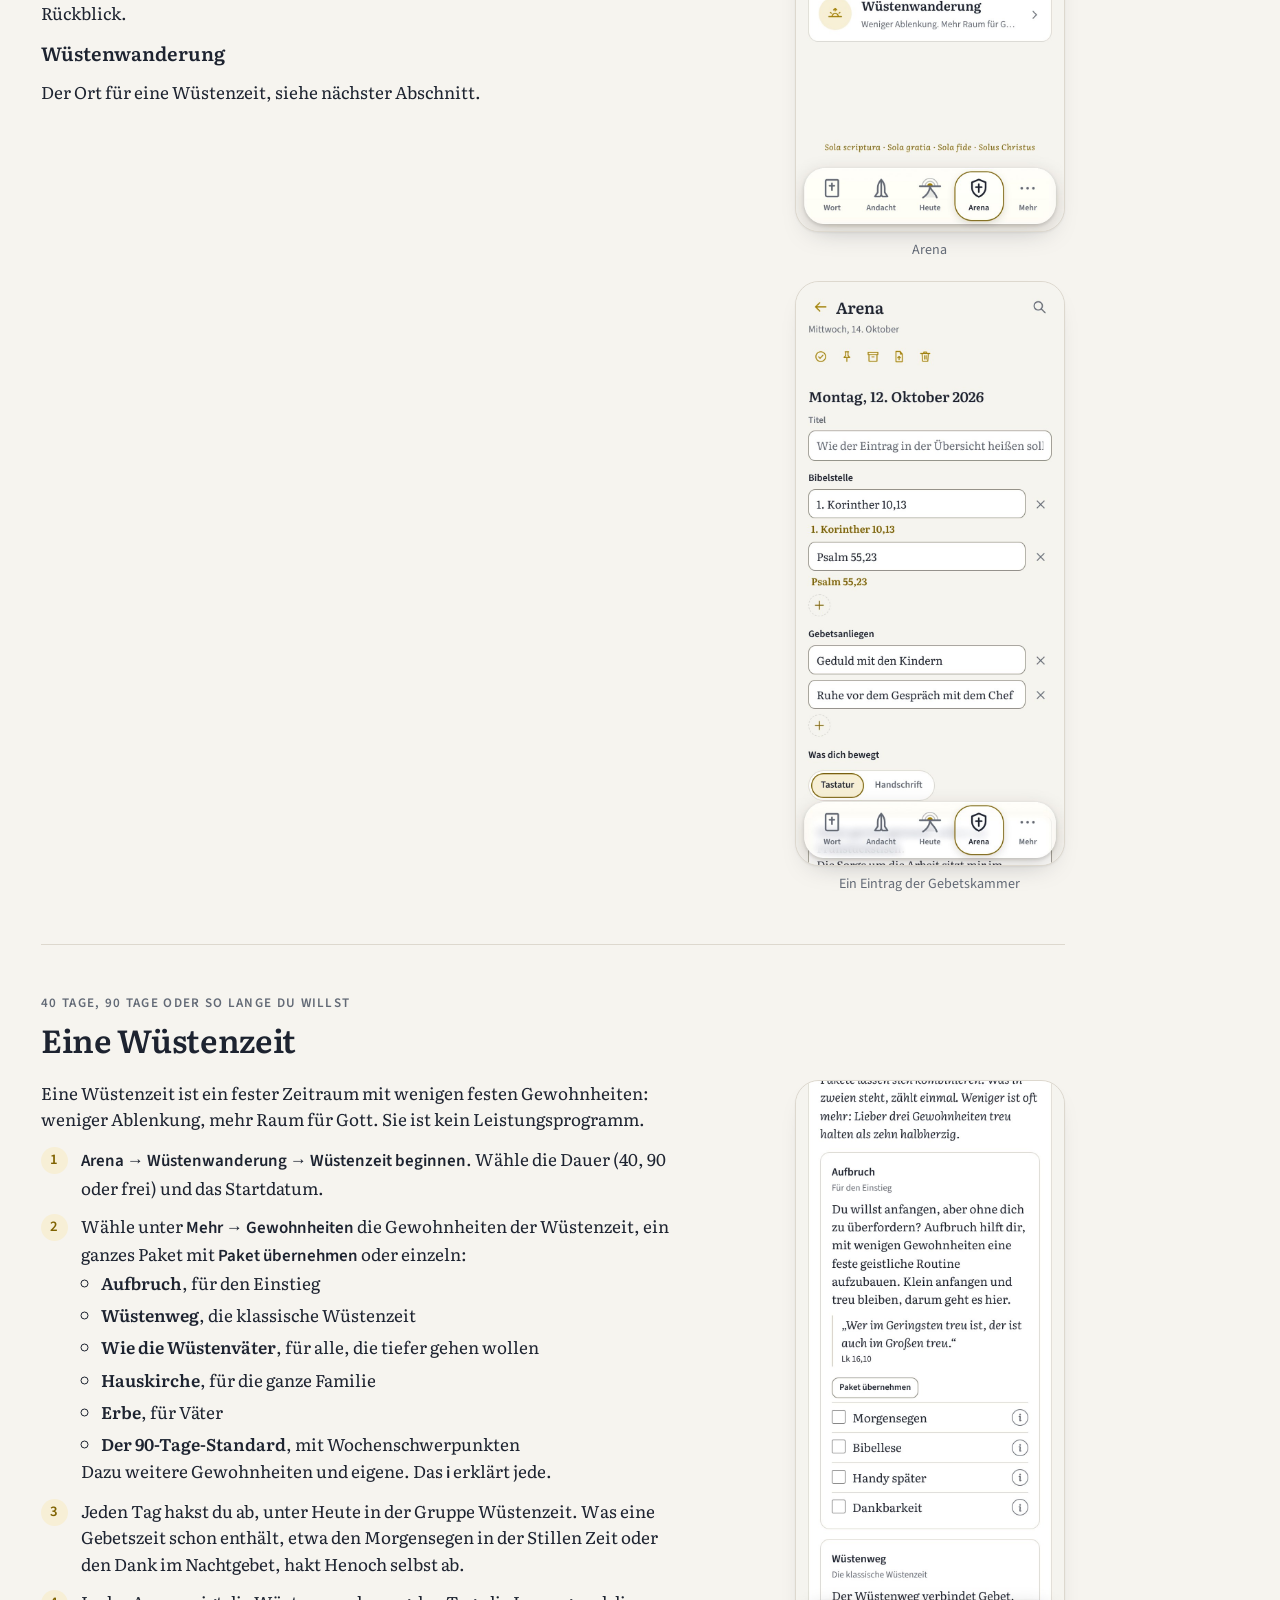
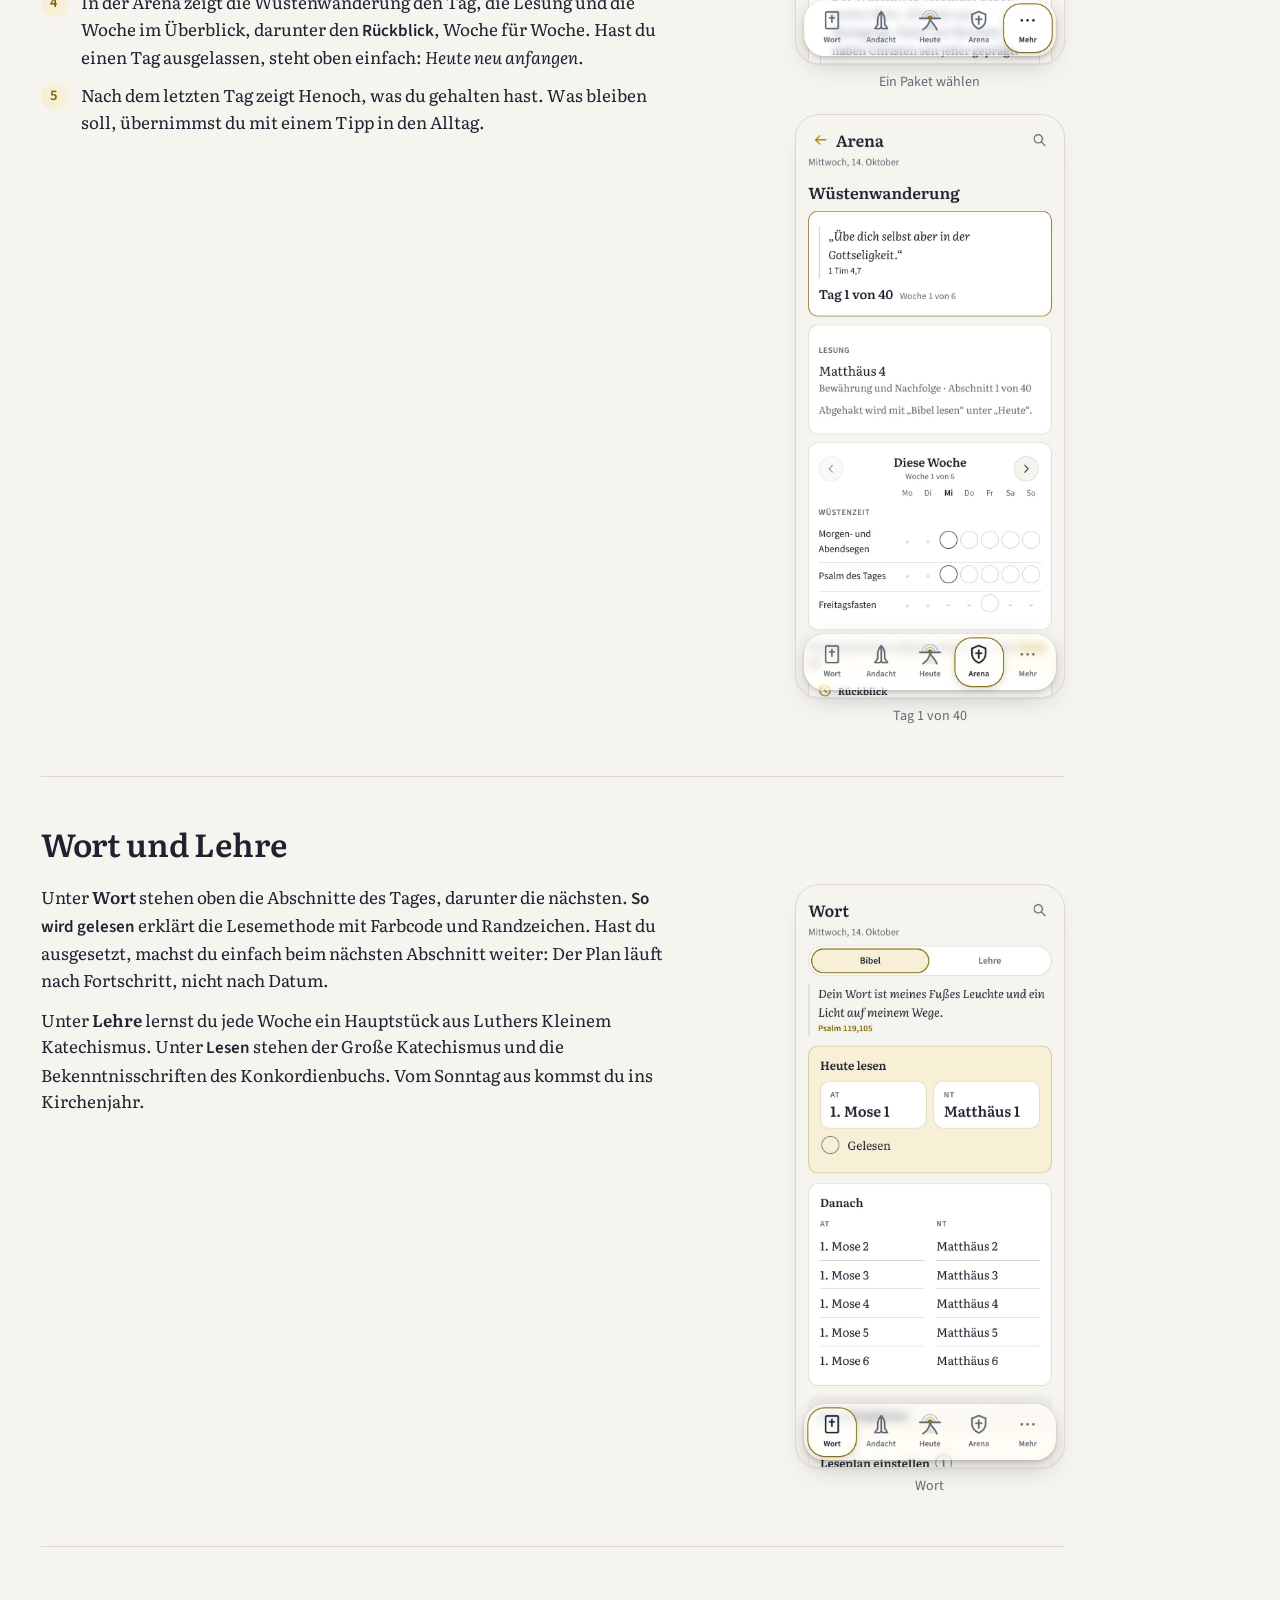
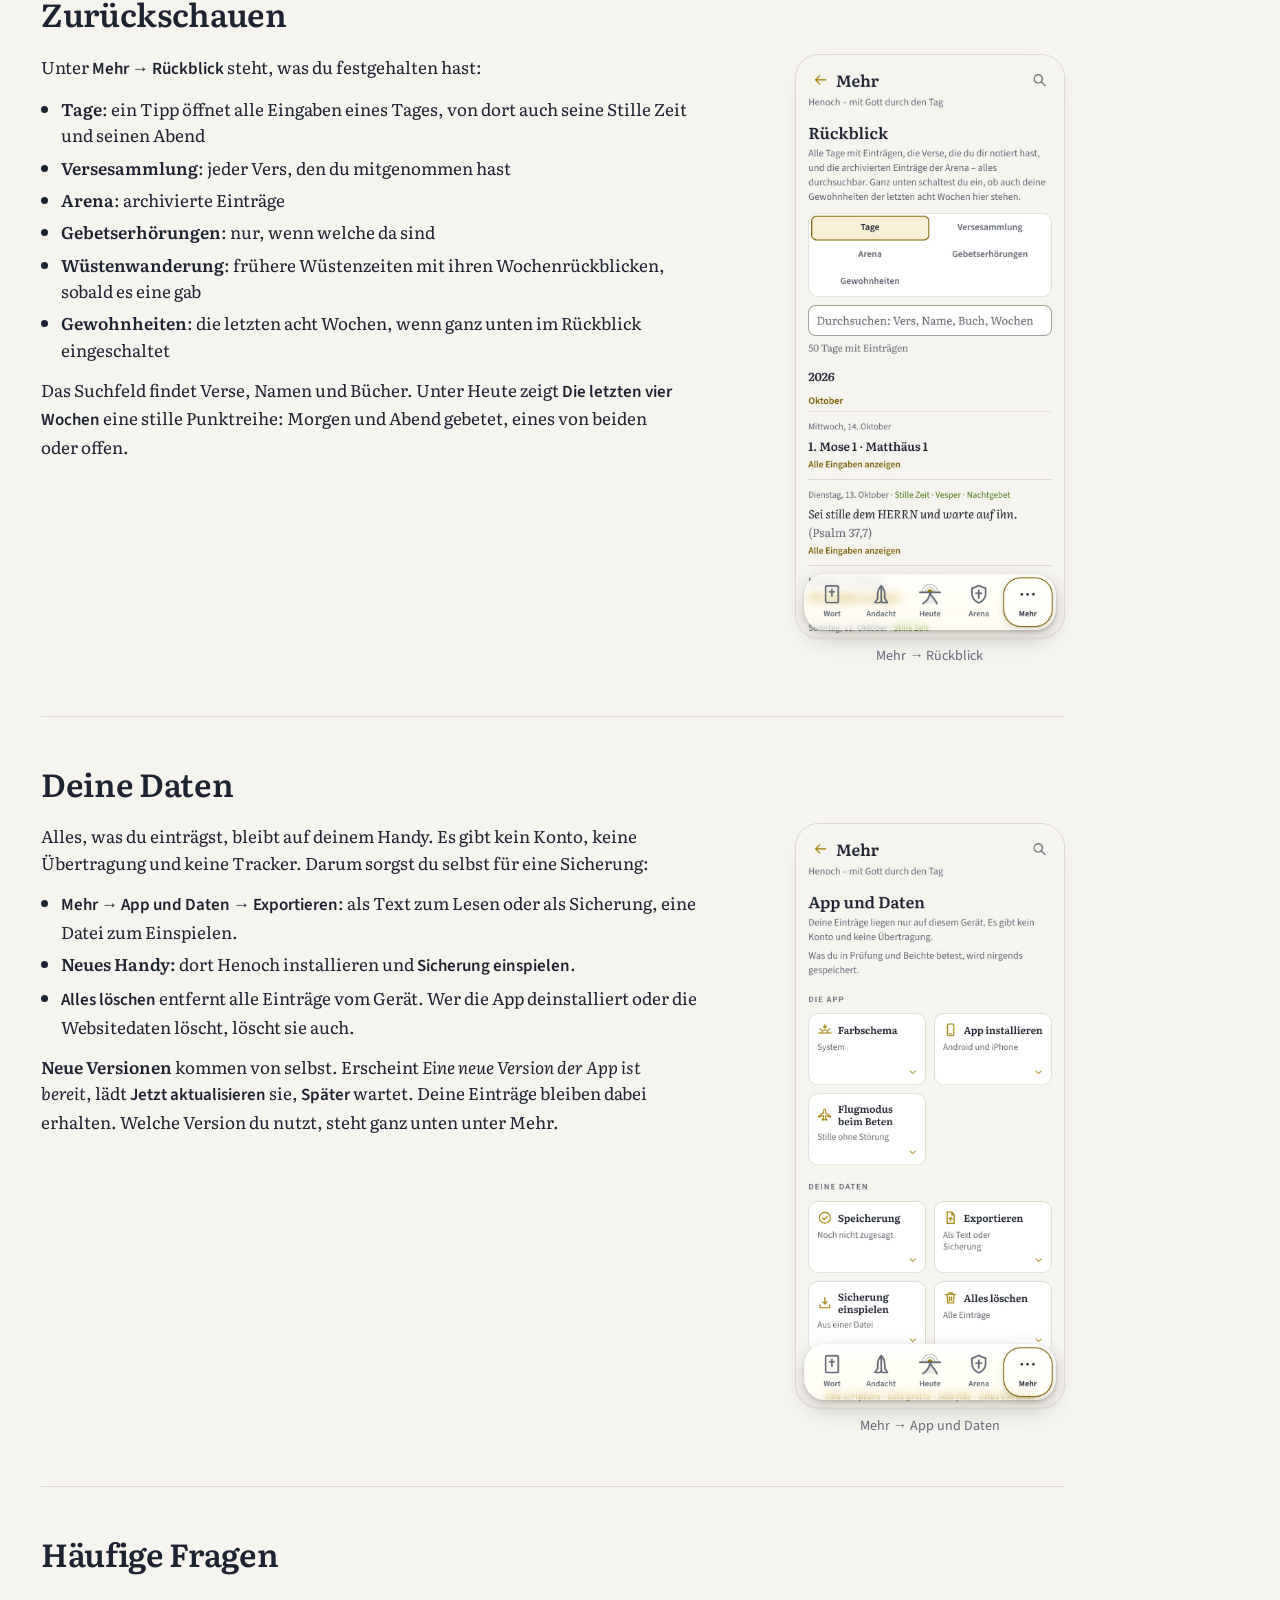
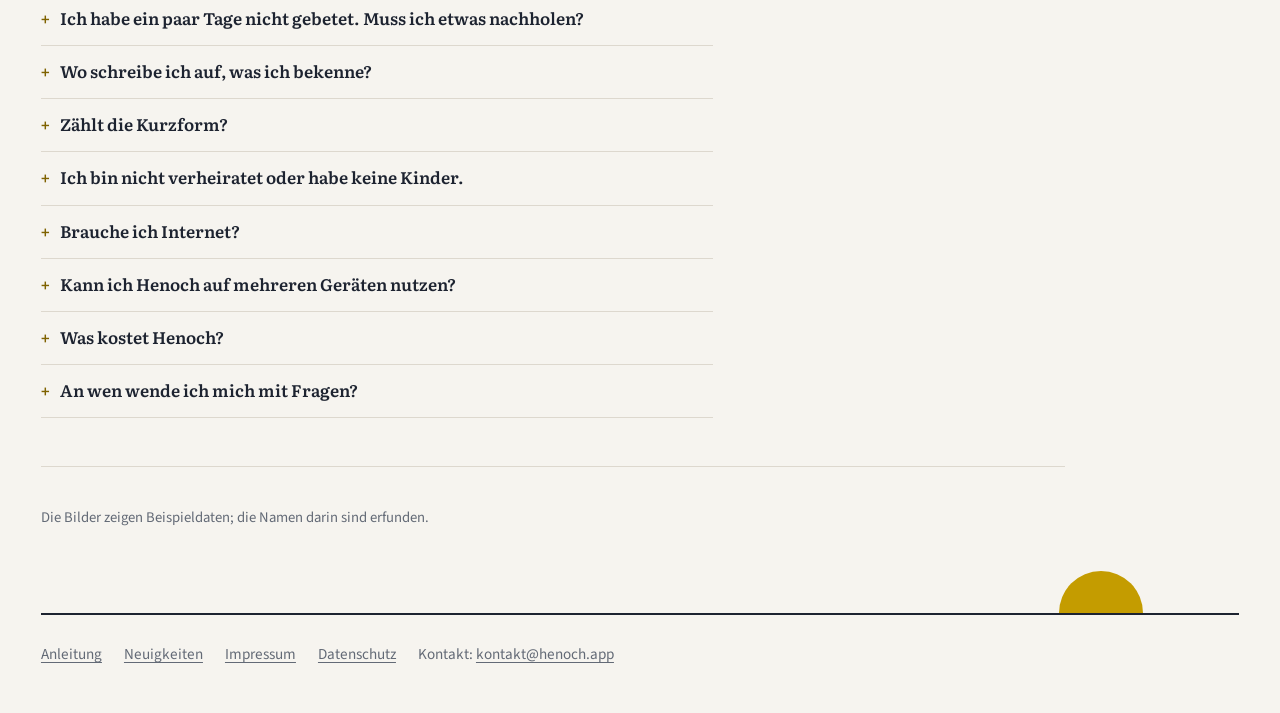
==== commit b40a5995: "Anleitung an die neuen Fotos und den Stand der App angeglichen; Version 2.0.0 Wege unter Mehr, Heute" ====
--- a/anleitung/index.html
+++ b/anleitung/index.html
@@ -239,7 +239,7 @@
           </ol>
         </div>
       </div>
-      <p class="note"><strong>Öffne Henoch ab jetzt über das Symbol.</strong> Auf dem iPhone haben Safari und die installierte App getrennte Speicher: Was du im Browser einträgst, siehst du in der App nicht. Die ausführliche Anleitung, auch für Samsung Internet, steht in der App unter <span class="path">Mehr → Einstellungen → App installieren</span>.</p>
+      <p class="note"><strong>Öffne Henoch ab jetzt über das Symbol.</strong> Auf dem iPhone haben Safari und die installierte App getrennte Speicher: Was du im Browser einträgst, siehst du in der App nicht. Die ausführliche Anleitung, auch für Samsung Internet, steht in der App unter <span class="path">Mehr → App und Daten → App installieren</span>.</p>
     </div>
   </section>
 
@@ -250,11 +250,11 @@
         <p>Henoch funktioniert sofort. Diese sechs Schritte machen die App zu deiner.</p>
         <ol class="steps">
           <li><strong>Dein Haus eintragen.</strong> Unter <span class="path">Mehr → Gebet → Mein Haus</span> trägst du deine Frau und deine Kinder mit Namen ein, die Kinder als Sohn oder Tochter, und für jeden ein Anliegen. Erst dann erscheinen die Gewohnheiten für die Familie, etwa Tischgebet und Kindersegen, und die Fürbitte am Morgen nennt sie mit Namen. Jeden Tag steht einer im Mittelpunkt: montags deine Frau, dienstags bis freitags je ein Kind, samstags eure Ehe, sonntags das ganze Haus.</li>
-          <li><strong>Deine Zeiten festlegen.</strong> Unter <span class="path">Mehr → Zeiten</span> stehen Aufstehen, Stille Zeit, Vesper, Nachtgebet und Licht aus. Mit <span class="ui">Tage unterschiedlich</span> gibst du etwa dem Wochenende eigene Zeiten. Henoch schickt keine Erinnerungen; die Zeiten ordnen den Tag unter „Heute“.</li>
-          <li><strong>Den Leseplan wählen.</strong> Unter <span class="path">Wort → Leseplan einstellen</span>: <span class="ui">AT und NT</span> liest jeden Tag einen Abschnitt aus beiden Testamenten, mit <span class="ui">Eigener Plan</span> bestimmst du Buch, Kapitel und Kapitel am Tag selbst.</li>
-          <li><strong>Deine Gewohnheiten auswählen.</strong> Unter <span class="path">Mehr → Gewohnheiten</span> schaltest du Vorlagen ein oder aus. Mit dem Stern hältst du eine Gewohnheit „Im Blick“. Unter <span class="ui">Eigene anlegen</span> kommen eigene dazu: täglich, wöchentlich (auch mehrmals in der Woche) oder monatlich.</li>
-          <li><strong>Die Darstellung anpassen.</strong> Unter <span class="path">Mehr → Einstellungen → Darstellung</span>: das Farbschema (System, Hell, Dunkel) und welche Teile du nutzt, also „Am Bett“, Nachtgebet, Wochenrückblick, geistliche Waffenrüstung, Sonntagsruhe und Wüstenzeit.</li>
-          <li><strong>Die Speicherung zusagen lassen.</strong> Unter <span class="path">Mehr → Einstellungen → Deine Daten</span> tippst du auf <span class="ui">Speicherung</span>. Dann verspricht der Browser, deine Einträge nicht von selbst zu löschen.</li>
+          <li><strong>Deine Zeiten festlegen.</strong> Unter <span class="path">Mehr → Tag und Woche → Zeiten</span> stehen Aufstehen, Stille Zeit, Vesper, Nachtgebet und Licht aus. Mit <span class="ui">Tage unterschiedlich</span> gibst du etwa dem Wochenende eigene Zeiten. Henoch schickt keine Erinnerungen; die Zeiten ordnen den Tag unter „Heute“.</li>
+          <li><strong>Den Leseplan wählen.</strong> Unter <span class="path">Wort → Leseplan einstellen</span>: <span class="ui">Altes und Neues Testament</span> liest jeden Tag einen Abschnitt aus beiden Testamenten, mit <span class="ui">Eigener Plan</span> bestimmst du Buch, Kapitel und Kapitel am Tag selbst. Dazu gibt es die Pläne <span class="ui">Christus finden</span>, <span class="ui">Mit Paulus unterwegs</span> und <span class="ui">Bibel in einem Jahr</span>.</li>
+          <li><strong>Deine Gewohnheiten auswählen.</strong> Unter <span class="path">Mehr → Gewohnheiten</span> stehen die Gewohnheiten, die du hältst. Tippe eine an, um zu ändern, wann sie dran ist, sie <span class="ui">Im Blick</span> zu halten oder auszuschalten. Unter <span class="ui">Gewohnheit hinzufügen</span> findest du weitere und legst eigene an: täglich, an bestimmten Tagen, wöchentlich (auch mehrmals in der Woche) oder monatlich.</li>
+          <li><strong>Die Darstellung anpassen.</strong> Unter <span class="path">Mehr → App und Daten</span> wählst du das Farbschema (System, Hell, Dunkel). Unter <span class="path">Mehr → Tag und Woche</span> stellst du ein, welche Teile du nutzt, also „Am Bett“, Nachtgebet, geistliche Waffenrüstung, Wochenrückblick, Sonntagsruhe, das Treffen am Abendbrunnen und die Wüstenzeit.</li>
+          <li><strong>Die Speicherung zusagen lassen.</strong> Unter <span class="path">Mehr → App und Daten</span> tippst du auf <span class="ui">Speicherung</span>. Dann verspricht der Browser, deine Einträge nicht von selbst zu löschen.</li>
         </ol>
       </div>
       <figure class="shot">
@@ -272,8 +272,8 @@
         <li><b>Wort</b><span>Leseplan, Bibel und Lehre: Katechismus und Bekenntnisse</span></li>
         <li><b>Andacht</b><span>Morgen mit „Am Bett“ und Stiller Zeit, Abend mit Vesper und Nachtgebet</span></li>
         <li><b>Heute</b><span>dein Tag auf einer Seite</span></li>
-        <li><b>Arena</b><span>Gebetskammer, Eisenschmiede, Wüstenwanderung</span></li>
-        <li><b>Mehr</b><span>Gewohnheiten, Gebet, Zeiten, Rückblick, Einstellungen</span></li>
+        <li><b>Arena</b><span>Gebetskammer, Treffen am Abendbrunnen, Eisenschmiede, Wüstenwanderung</span></li>
+        <li><b>Mehr</b><span>Gewohnheiten, Gebet, Tag und Woche, Rückblick, App und Daten, Über Henoch</span></li>
       </ul>
       <p>Oben rechts sucht die <strong>Lupe</strong> in den Texten der App und in deinen Einträgen.</p>
     </div>
@@ -285,10 +285,10 @@
       <div class="text">
         <h3>Heute: dein Tag auf einen Blick</h3>
         <p>Oben stehen das Datum und der Tagesbogen mit deinen Zeiten; der Punkt zeigt, wo du im Tag gerade stehst. Darunter zwei Kacheln, <strong>Stille Zeit</strong> und <strong>Vesper und Nachtgebet</strong>, jeweils mit ihrem Stand: offen, wie viele Schritte, abgeschlossen. Ein Tipp darauf öffnet die Ordnung.</p>
-        <p><span class="ui">Diese Woche</span> führt zum Sonntag. <span class="ui">Heute lesen</span> zeigt die beiden Abschnitte des Leseplans. <span class="ui">Die drei Dinge</span> füllst du in der Stillen Zeit, nach dem Wort.</p>
-      </div>
-      <figure class="shot">
-        <picture><source srcset="img/01-heute-dunkel.jpg" media="(prefers-color-scheme: dark)"><img src="img/01-heute.jpg" width="780" height="1688" loading="lazy" alt="Heute: Datum, Tagesbogen, die Kacheln Stille Zeit und Vesper und Nachtgebet, der Sonntag der Woche, die Lesung des Tages."></picture>
+        <p><span class="ui">Sonntag dieser Kirchenwoche</span> führt zum Sonntag. <span class="ui">Heute lesen</span> zeigt die beiden Abschnitte des Leseplans. Unter <span class="ui">Fokus heute</span> stehen die drei Dinge; du füllst sie in der Stillen Zeit, nach dem Wort.</p>
+      </div>
+      <figure class="shot">
+        <picture><source srcset="img/01-heute-dunkel.jpg" media="(prefers-color-scheme: dark)"><img src="img/01-heute.jpg" width="780" height="1688" loading="lazy" alt="Heute: Datum, Tagesbogen, die Kacheln Stille Zeit und Vesper und Nachtgebet, der Sonntag der Woche, die Lesung des Tages und Fokus heute."></picture>
         <figcaption>Heute</figcaption>
       </figure>
     </div>
@@ -333,7 +333,7 @@
           <dt>Der Segen</dt>
           <dd>Kollekte und Segen. Mit <span class="ui">Stille Zeit abschließen</span> steht sie unter Heute als abgeschlossen.</dd>
         </dl>
-        <p class="note"><strong>Still beim Beten.</strong> Unter <span class="path">Mehr → Einstellungen → Flugmodus beim Beten</span> steht, wie dein Handy von selbst still wird, sobald du Henoch öffnest.</p>
+        <p class="note"><strong>Still beim Beten.</strong> Unter <span class="path">Mehr → App und Daten → Flugmodus beim Beten</span> steht, wie dein Handy von selbst still wird, sobald du Henoch öffnest.</p>
       </div>
       <div class="shots2">
         <figure class="shot">
@@ -386,7 +386,7 @@
           <dt>Abendsegen</dt>
           <dd>Das Taufgedächtnis, die Fürbitte für die Menschen des Tages, Luthers Abendsegen und der Segen über dein Haus. <span class="ui">Tag abschließen</span>, und der Abend steht unter Heute als abgeschlossen.</dd>
         </dl>
-        <p>Was dich heute bewegt hat, schreibst du mit <span class="ui">In der Gebetskammer weiterschreiben</span> ausführlicher auf. Wer kein Nachtgebet am Bett möchte, blendet es unter Darstellung aus; dann schließt die Vesper den Tag mit Rückschau, Prüfung und Zuspruch.</p>
+        <p>Was dich heute bewegt hat, schreibst du mit <span class="ui">In der Gebetskammer weiterschreiben</span> ausführlicher auf. Wer kein Nachtgebet am Bett möchte, blendet es unter <span class="path">Mehr → Tag und Woche</span> aus; dann schließt die Vesper den Tag mit Rückschau, Prüfung und Zuspruch.</p>
       </div>
       <div class="shots2">
         <figure class="shot">
@@ -405,10 +405,10 @@
     <header><p class="time">Einmal in der Woche</p><h2 id="h-sonntag">Am Sonntag</h2></header>
     <div class="row">
       <div class="text">
-        <p>Unter Heute führt <span class="ui">Diese Woche</span> zum Sonntag: sein Name im Kirchenjahr, der Wochenspruch, seine Bedeutung, Evangelium und Epistel mit kurzer Inhaltsangabe und sein Platz im Kirchenjahr. Mit den Pfeilen blätterst du zum vorigen und nächsten Sonntag.</p>
+        <p>Unter Heute führt <span class="ui">Sonntag dieser Kirchenwoche</span> zum Sonntag: sein Name im Kirchenjahr, der Wochenspruch, seine Bedeutung, Evangelium und Epistel mit kurzer Inhaltsangabe und sein Platz im Kirchenjahr. Mit den Pfeilen blätterst du zum vorigen und nächsten Sonntag.</p>
         <p>Dazu zwei Hilfen: <span class="ui">Der Sonntag – eine Hilfe für das Haus</span> zum Lesen und <span class="ui">Mit der Schrift beten</span>, ein Gebetsgang zum Sonntag.</p>
         <ul class="plain">
-          <li>Mit der <strong>Sonntagsruhe</strong> (unter Darstellung) ruhen am Sonntag die Gewohnheiten, und oben unter Heute steht der Sonntag.</li>
+          <li>Mit der <strong>Sonntagsruhe</strong> (unter <span class="path">Mehr → Tag und Woche</span>) ruhen am Sonntag die Gewohnheiten, und oben unter Heute steht der Sonntag.</li>
           <li>Am Sonntagabend tritt im Nachtgebet der <strong>Wochenrückblick</strong> an die Stelle von Dank und Rückschau: Dank für deine Frau, deine Kinder, die Gemeinde, die Arbeit, die Nächsten und unser Land, und höchstens ein Vorsatz.</li>
         </ul>
       </div>
@@ -423,7 +423,7 @@
     <header><h2 id="h-arena">Die Arena</h2></header>
     <div class="row">
       <div class="text">
-        <p>Die Arena hat drei Orte.</p>
+        <p>Die Arena hat drei Orte. Wer verheiratet ist, schaltet unter <span class="path">Mehr → Tag und Woche</span> einen vierten ein, das Treffen am Abendbrunnen.</p>
         <h3>Gebetskammer</h3>
         <p>Dein Ort für das, was dich bewegt. <span class="ui">Neuen Eintrag schreiben</span>: Bibelstellen, Gebetsanliegen und ein freier Text, getippt oder mit dem Finger geschrieben (<span class="ui">Handschrift</span>). Unter jedem Eintrag steht ein Zuspruch. Ist eine Sache durch, archivierst du den Eintrag; er steht dann im Rückblick.</p>
         <h3>Eisenschmiede</h3>
@@ -433,7 +433,7 @@
       </div>
       <div class="shots2">
         <figure class="shot">
-          <picture><source srcset="img/12-arena-dunkel.jpg" media="(prefers-color-scheme: dark)"><img src="img/12-arena.jpg" width="780" height="1688" loading="lazy" alt="Die Arena mit Gebetskammer, Eisenschmiede und Wüstenwanderung."></picture>
+          <picture><source srcset="img/12-arena-dunkel.jpg" media="(prefers-color-scheme: dark)"><img src="img/12-arena.jpg" width="780" height="1688" loading="lazy" alt="Die Arena mit Gebetskammer, Treffen am Abendbrunnen, Eisenschmiede und Wüstenwanderung."></picture>
           <figcaption>Arena</figcaption>
         </figure>
         <figure class="shot">
@@ -451,27 +451,28 @@
         <p>Eine Wüstenzeit ist ein fester Zeitraum mit wenigen festen Gewohnheiten: weniger Ablenkung, mehr Raum für Gott. Sie ist kein Leistungsprogramm.</p>
         <ol class="steps">
           <li><span class="path">Arena → Wüstenwanderung → Wüstenzeit beginnen</span>. Wähle die Dauer (40, 90 oder frei) und das Startdatum.</li>
-          <li>Wähle die Gewohnheiten, ein ganzes Paket mit <span class="ui">Paket übernehmen</span> oder einzeln:
+          <li>Wähle unter <span class="path">Mehr → Gewohnheiten</span> die Gewohnheiten der Wüstenzeit, ein ganzes Paket mit <span class="ui">Paket übernehmen</span> oder einzeln:
             <ul class="plain">
               <li><strong>Aufbruch</strong>, für den Einstieg</li>
               <li><strong>Wüstenweg</strong>, die klassische Wüstenzeit</li>
               <li><strong>Wie die Wüstenväter</strong>, für alle, die tiefer gehen wollen</li>
               <li><strong>Hauskirche</strong>, für die ganze Familie</li>
+              <li><strong>Erbe</strong>, für Väter</li>
               <li><strong>Der 90-Tage-Standard</strong>, mit Wochenschwerpunkten</li>
             </ul>
             Dazu weitere Gewohnheiten und eigene. Das <span class="ui">i</span> erklärt jede.</li>
-          <li>Jeden Tag hakst du ab, unter Heute in der Gruppe Wüstenzeit oder in der Arena unter <span class="ui">Tag</span>. Was eine Gebetszeit schon enthält, etwa den Morgensegen in der Stillen Zeit oder den Dank im Nachtgebet, hakt Henoch selbst ab.</li>
-          <li>Unter <span class="ui">Woche</span> siehst du die Woche im Überblick und am Ende jeder Woche drei Fragen für den Rückblick. Hast du einen Tag ausgelassen, steht oben einfach: <em>Heute neu anfangen.</em></li>
+          <li>Jeden Tag hakst du ab, unter Heute in der Gruppe Wüstenzeit. Was eine Gebetszeit schon enthält, etwa den Morgensegen in der Stillen Zeit oder den Dank im Nachtgebet, hakt Henoch selbst ab.</li>
+          <li>In der Arena zeigt die Wüstenwanderung den Tag, die Lesung und die Woche im Überblick, darunter den <span class="ui">Rückblick</span>, Woche für Woche. Hast du einen Tag ausgelassen, steht oben einfach: <em>Heute neu anfangen.</em></li>
           <li>Nach dem letzten Tag zeigt Henoch, was du gehalten hast. Was bleiben soll, übernimmst du mit einem Tipp in den Alltag.</li>
         </ol>
       </div>
       <div class="shots2">
         <figure class="shot">
-          <picture><source srcset="img/16-wueste-pakete-dunkel.jpg" media="(prefers-color-scheme: dark)"><img src="img/16-wueste-pakete.jpg" width="780" height="1688" loading="lazy" alt="Die Wahl der Gewohnheiten: das Paket Aufbruch mit Beschreibung, Vers und Paket übernehmen."></picture>
+          <picture><source srcset="img/16-wueste-pakete-dunkel.jpg" media="(prefers-color-scheme: dark)"><img src="img/16-wueste-pakete.jpg" width="780" height="1688" loading="lazy" alt="Die Wahl der Gewohnheiten: das Paket Aufbruch mit Beschreibung, Vers, Paket übernehmen und seinen vier Gewohnheiten mit dem i daneben."></picture>
           <figcaption>Ein Paket wählen</figcaption>
         </figure>
         <figure class="shot">
-          <picture><source srcset="img/17-wueste-tag-dunkel.jpg" media="(prefers-color-scheme: dark)"><img src="img/17-wueste-tag.jpg" width="780" height="1688" loading="lazy" alt="Die laufende Wüstenzeit: Vers, Tag 1 von 40, die Gewohnheiten des Tages mit dem i daneben."></picture>
+          <picture><source srcset="img/17-wueste-tag-dunkel.jpg" media="(prefers-color-scheme: dark)"><img src="img/17-wueste-tag.jpg" width="780" height="1688" loading="lazy" alt="Die laufende Wüstenzeit: Vers, Tag 1 von 40, die Lesung des Tages und die Woche mit einer Zeile je Gewohnheit."></picture>
           <figcaption>Tag 1 von 40</figcaption>
         </figure>
       </div>
@@ -501,9 +502,9 @@
           <li><strong>Tage</strong>: ein Tipp öffnet alle Eingaben eines Tages, von dort auch seine Stille Zeit und seinen Abend</li>
           <li><strong>Versesammlung</strong>: jeder Vers, den du mitgenommen hast</li>
           <li><strong>Arena</strong>: archivierte Einträge</li>
-          <li><strong>Gebetserhörungen</strong>: was du unter Mein Haus mit <span class="ui">Erhört</span> festgehalten hast</li>
-          <li><strong>Wüstenwanderung</strong>: frühere Wüstenzeiten mit ihren Wochenrückblicken</li>
-          <li><strong>Gewohnheiten</strong>: die letzten acht Wochen, wenn unter Darstellung eingeschaltet</li>
+          <li><strong>Gebetserhörungen</strong>: nur, wenn welche da sind</li>
+          <li><strong>Wüstenwanderung</strong>: frühere Wüstenzeiten mit ihren Wochenrückblicken, sobald es eine gab</li>
+          <li><strong>Gewohnheiten</strong>: die letzten acht Wochen, wenn ganz unten im Rückblick eingeschaltet</li>
         </ul>
         <p>Das Suchfeld findet Verse, Namen und Bücher. Unter Heute zeigt <span class="ui">Die letzten vier Wochen</span> eine stille Punktreihe: Morgen und Abend gebetet, eines von beiden oder offen.</p>
       </div>
@@ -520,15 +521,15 @@
       <div class="text">
         <p>Alles, was du einträgst, bleibt auf deinem Handy. Es gibt kein Konto, keine Übertragung und keine Tracker. Darum sorgst du selbst für eine Sicherung:</p>
         <ul class="plain">
-          <li><span class="path">Mehr → Einstellungen → Deine Daten → Exportieren</span>: als Text zum Lesen oder als Sicherung, eine Datei zum Einspielen.</li>
+          <li><span class="path">Mehr → App und Daten → Exportieren</span>: als Text zum Lesen oder als Sicherung, eine Datei zum Einspielen.</li>
           <li><strong>Neues Handy:</strong> dort Henoch installieren und <span class="ui">Sicherung einspielen</span>.</li>
           <li><span class="ui">Alles löschen</span> entfernt alle Einträge vom Gerät. Wer die App deinstalliert oder die Websitedaten löscht, löscht sie auch.</li>
         </ul>
         <p><strong>Neue Versionen</strong> kommen von selbst. Erscheint <em>Eine neue Version der App ist bereit</em>, lädt <span class="ui">Jetzt aktualisieren</span> sie, <span class="ui">Später</span> wartet. Deine Einträge bleiben dabei erhalten. Welche Version du nutzt, steht ganz unten unter Mehr.</p>
       </div>
       <figure class="shot">
-        <picture><source srcset="img/22-daten-dunkel.jpg" media="(prefers-color-scheme: dark)"><img src="img/22-daten.jpg" width="780" height="1688" loading="lazy" alt="Einstellungen, Deine Daten: Speicherung, Exportieren, Sicherung einspielen und Alles löschen."></picture>
-        <figcaption>Mehr → Einstellungen → Deine Daten</figcaption>
+        <picture><source srcset="img/22-daten-dunkel.jpg" media="(prefers-color-scheme: dark)"><img src="img/22-daten.jpg" width="780" height="1688" loading="lazy" alt="App und Daten: Farbschema, App installieren und Flugmodus beim Beten, darunter Deine Daten mit Speicherung, Exportieren, Sicherung einspielen und Alles löschen."></picture>
+        <figcaption>Mehr → App und Daten</figcaption>
       </figure>
     </div>
   </section>
